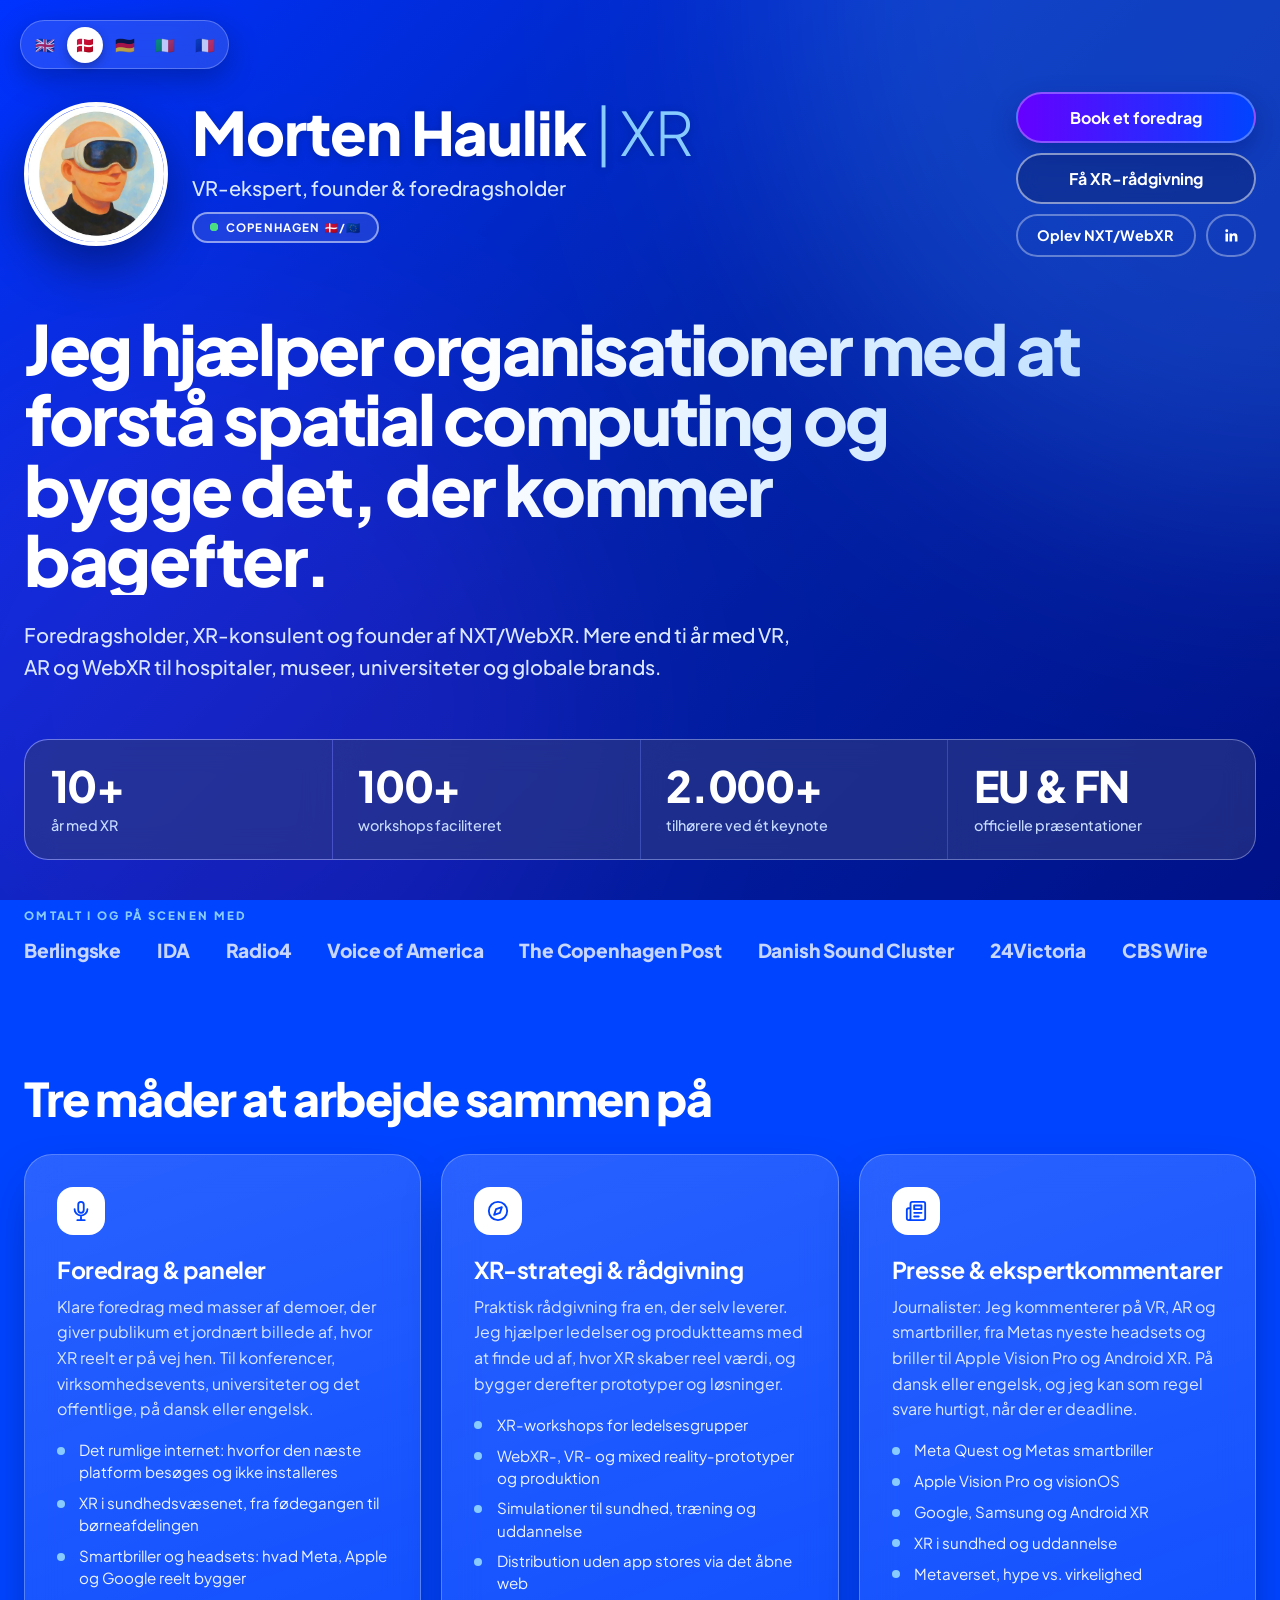
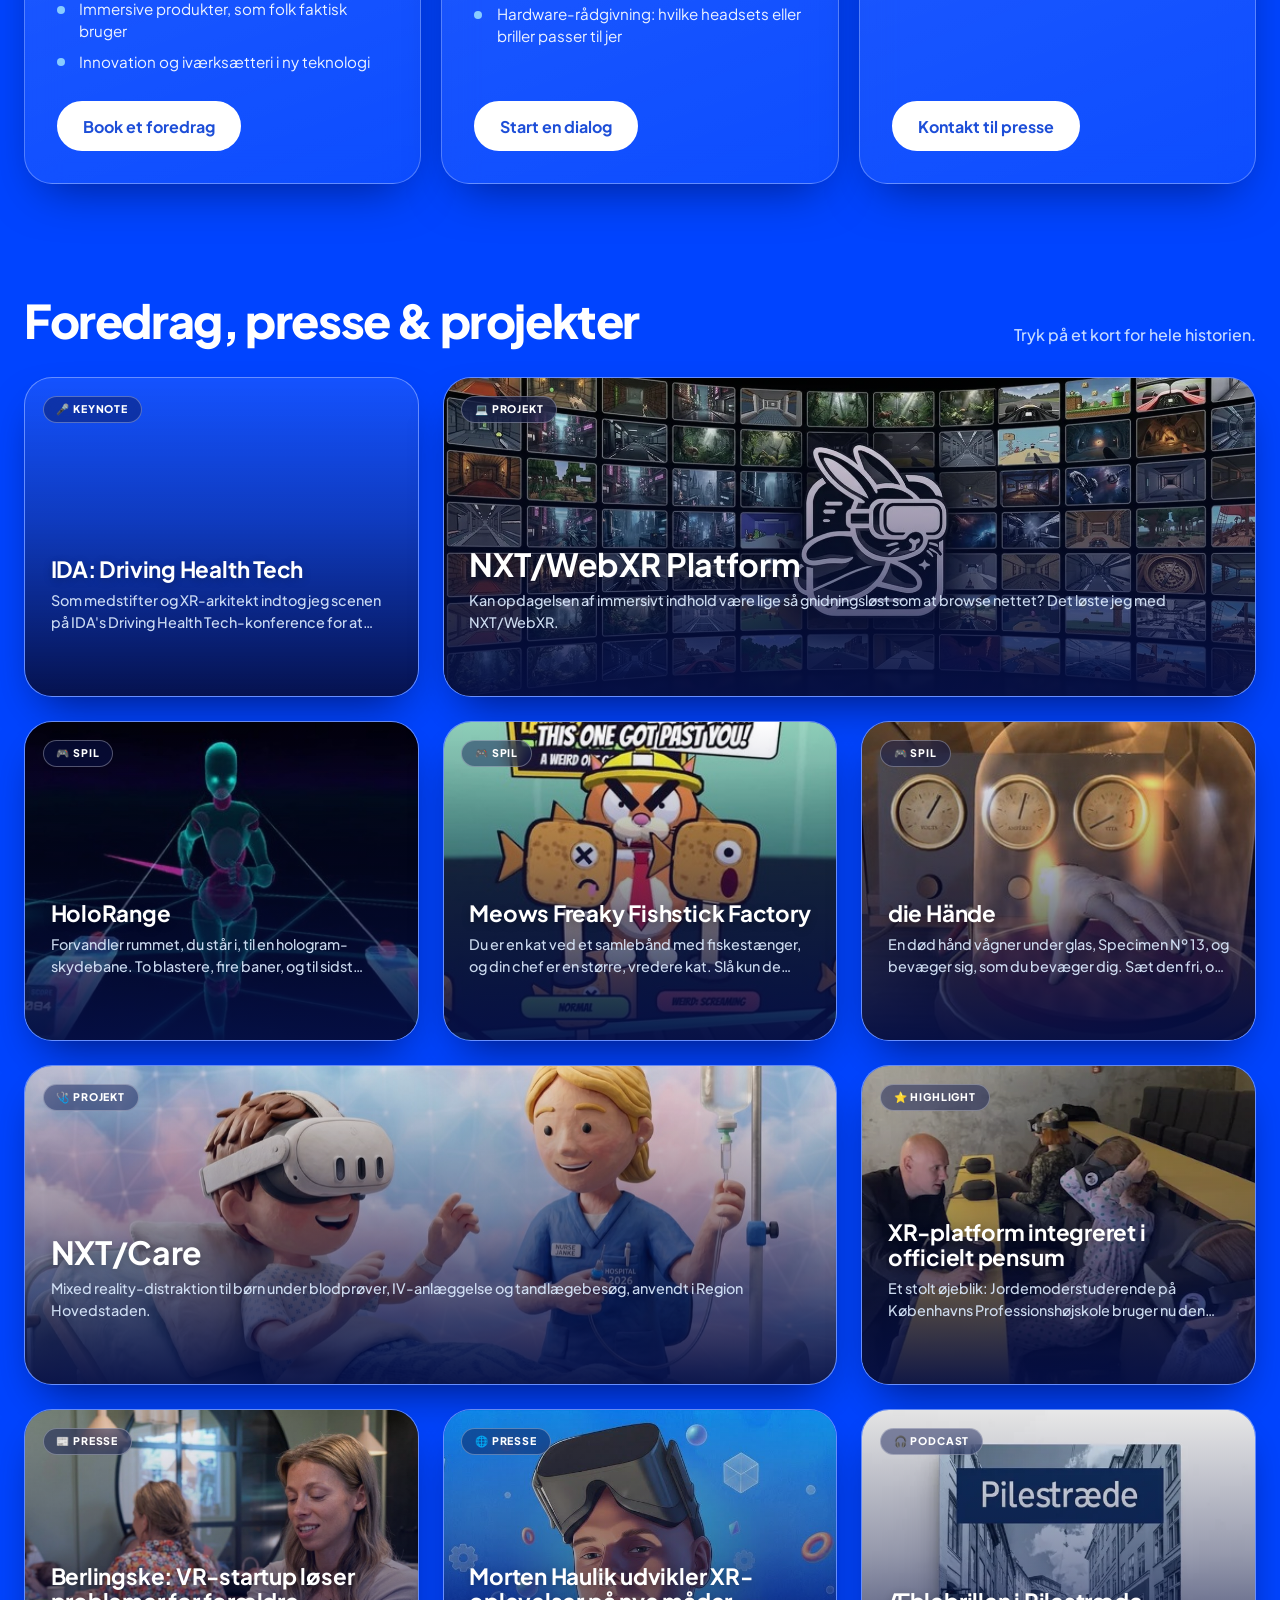
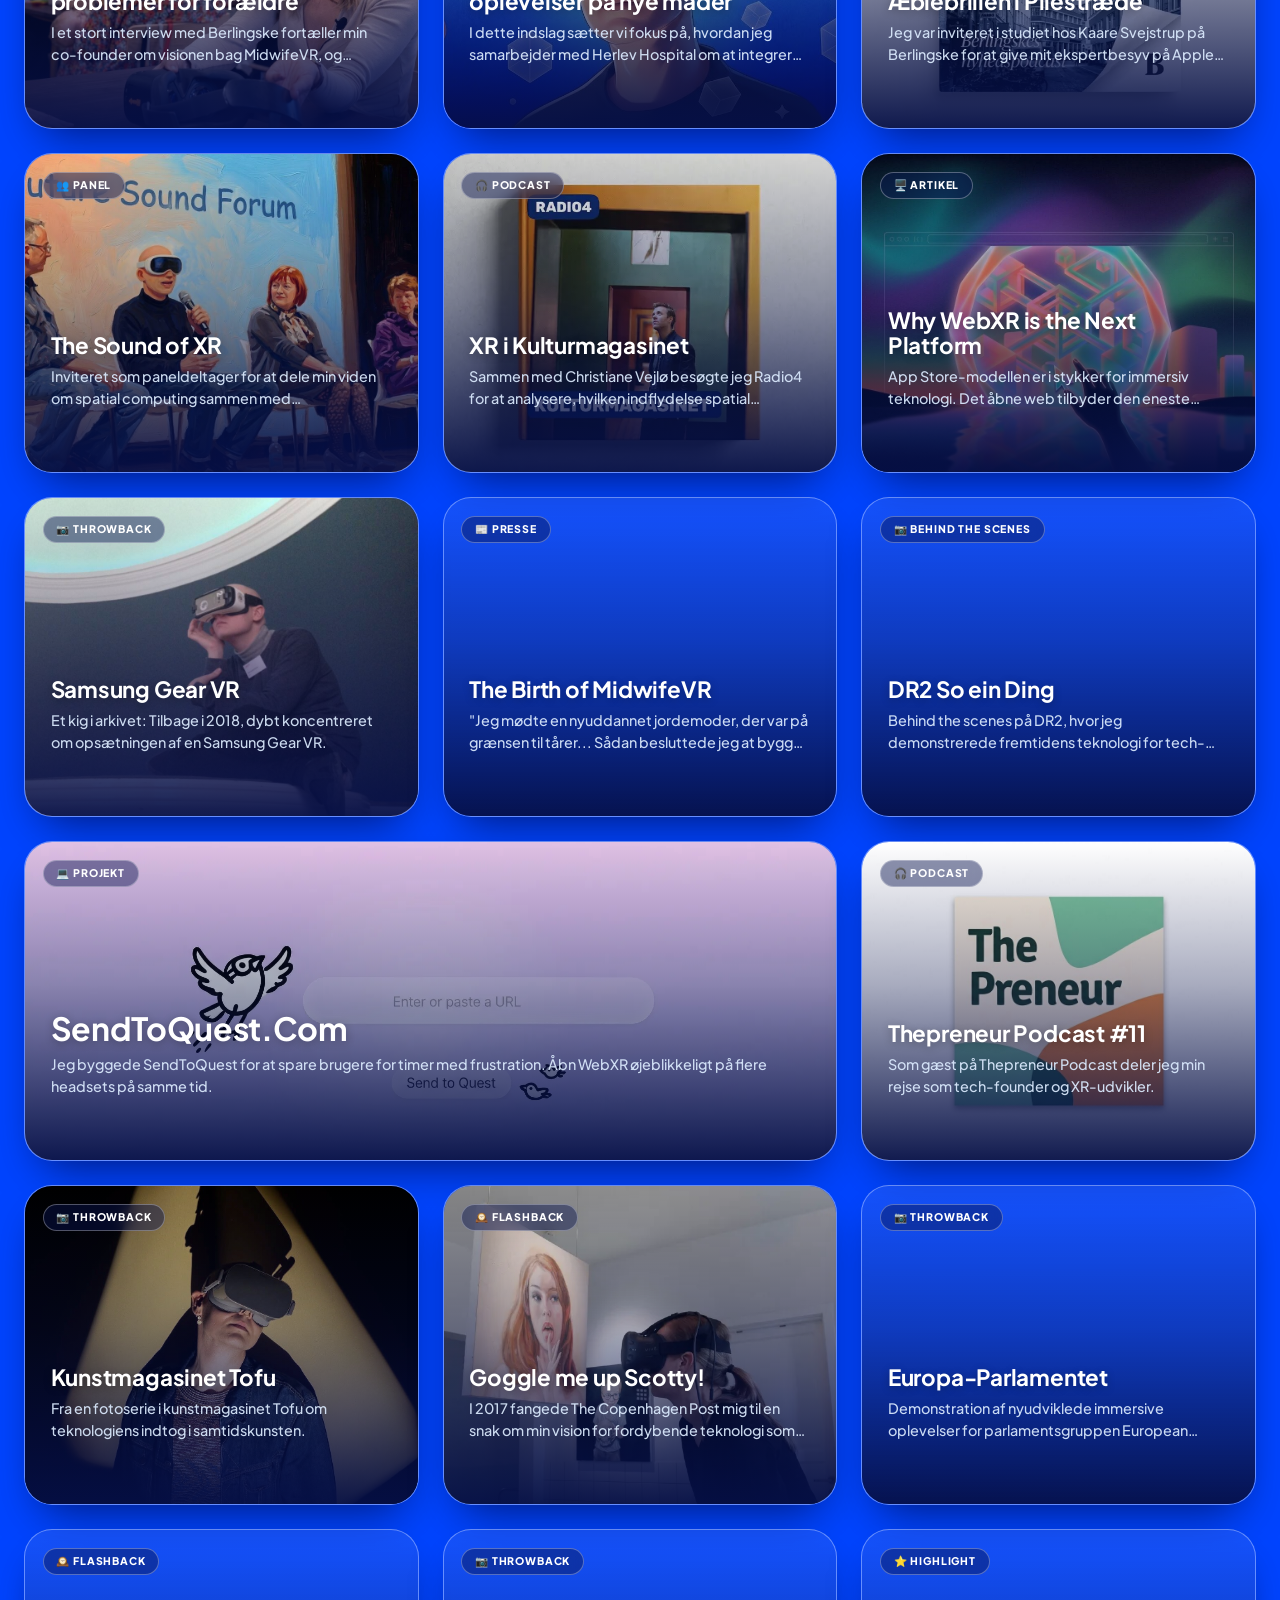
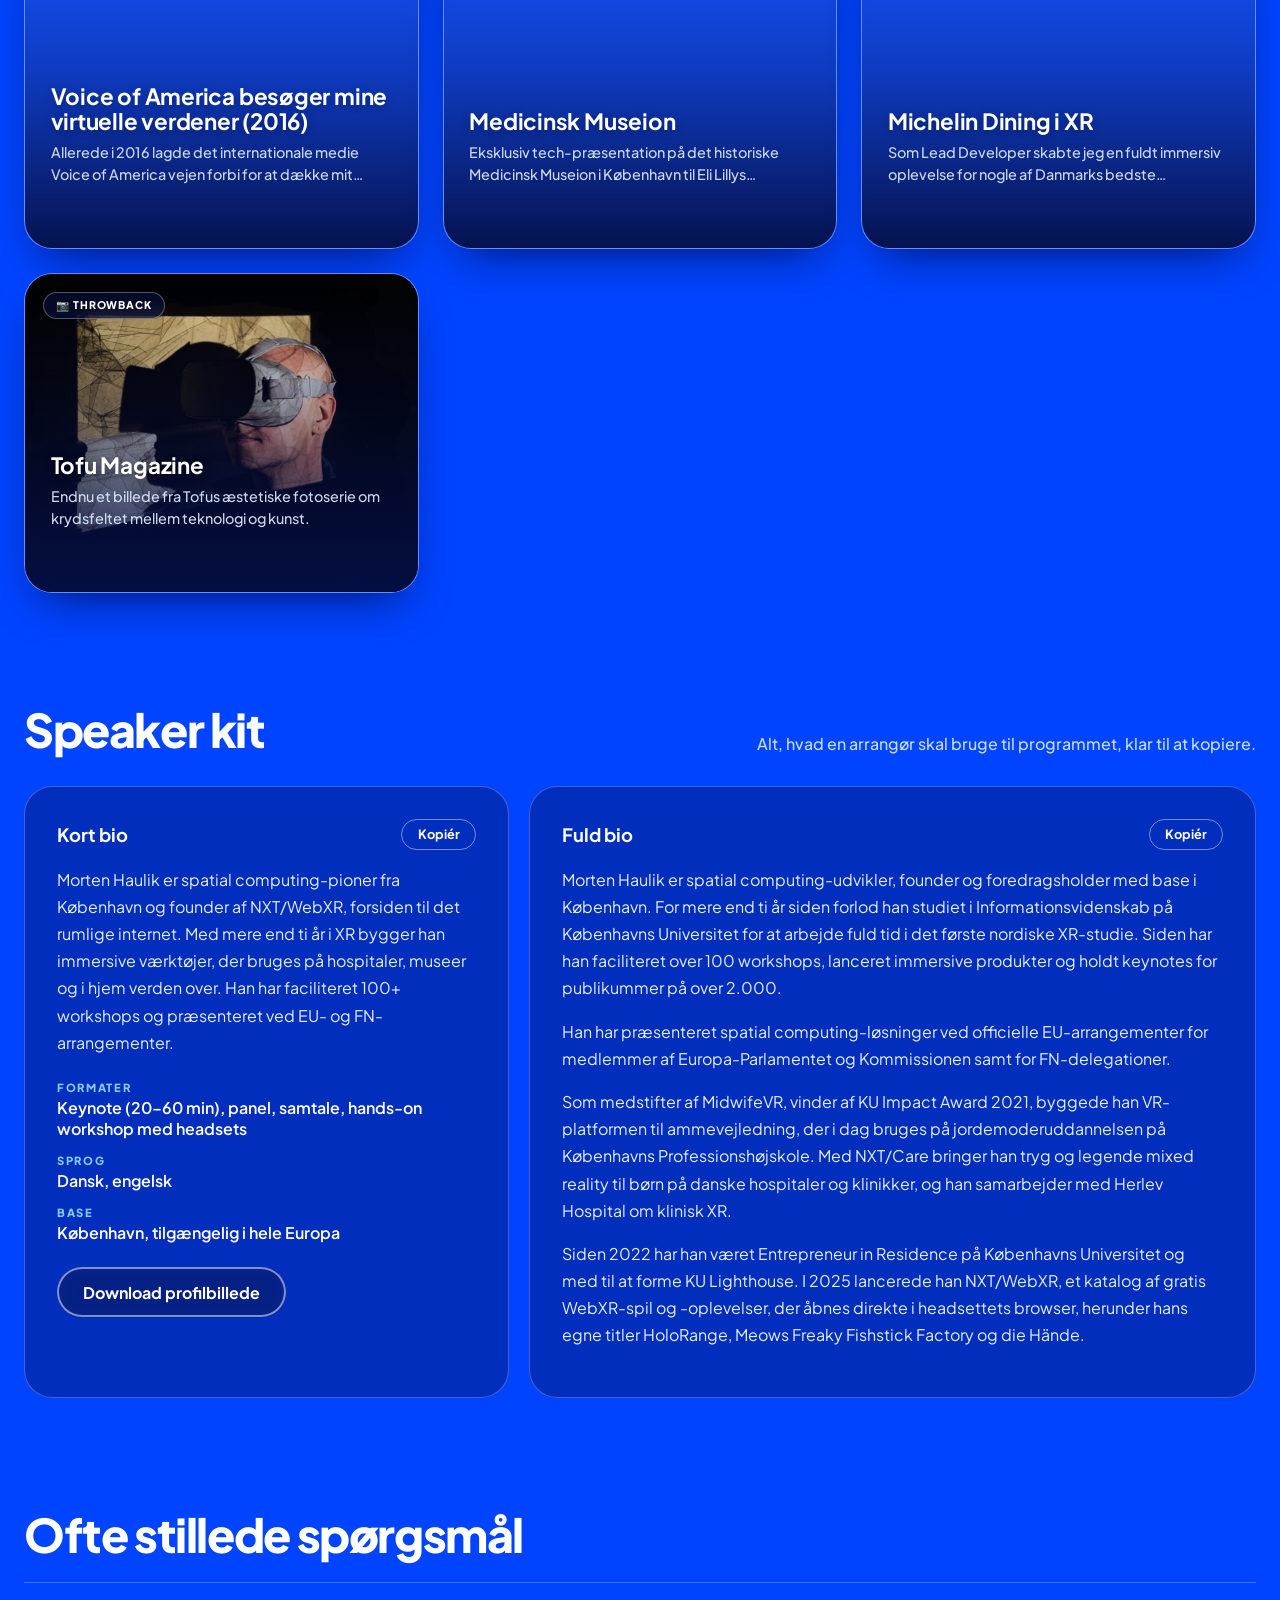
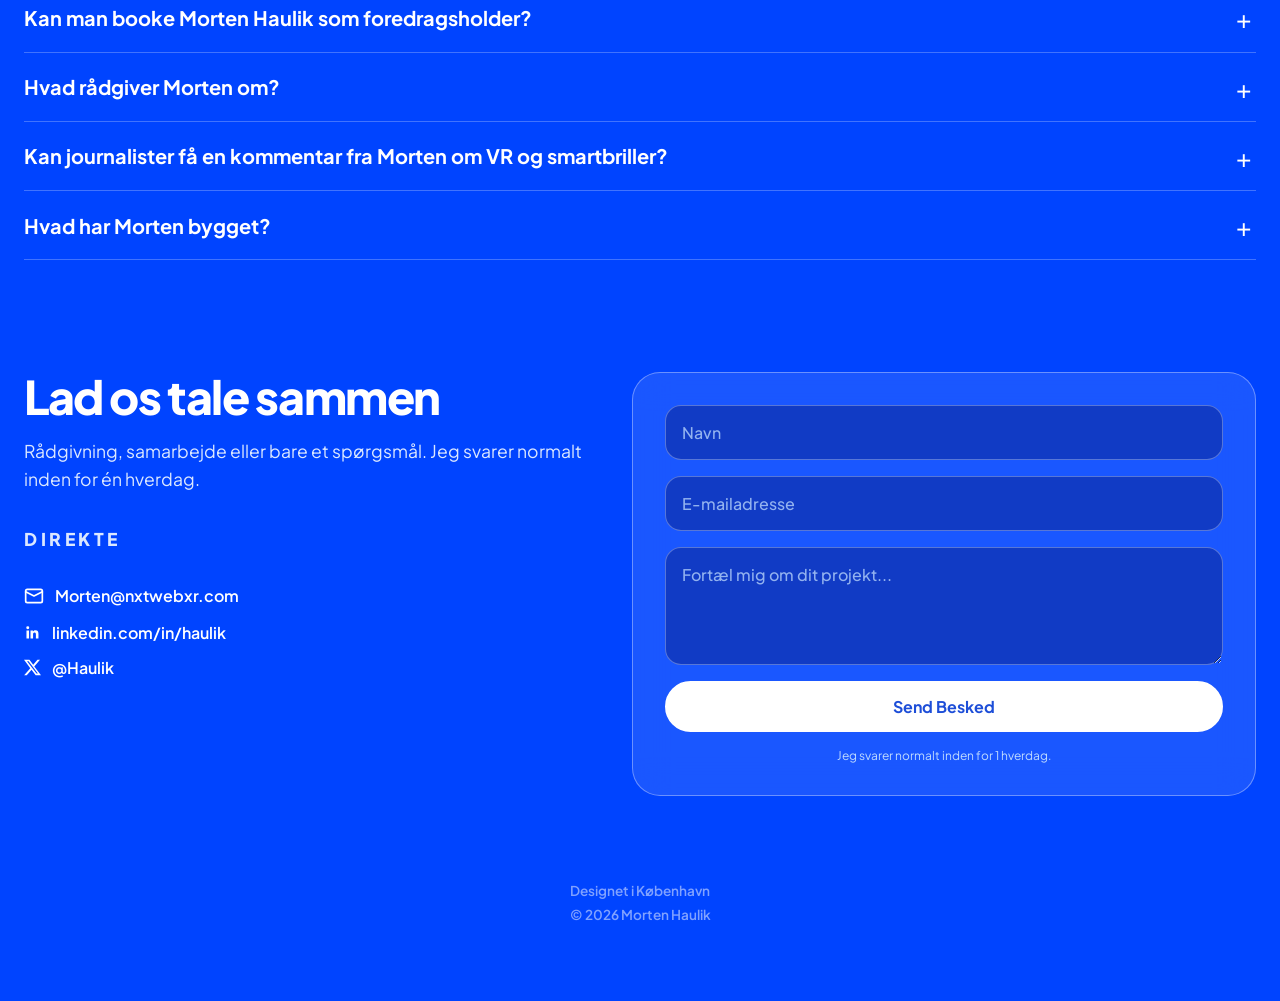
==== da/index.html @ 4ba87bf1 "Redesign + per-language static pages, new projects, press/speaker sections - Replace the long bio bl" ====
<!DOCTYPE html>
<html lang="da">
<head>
<meta charset="UTF-8">
<meta name="viewport" content="width=device-width, initial-scale=1.0">
<!-- Generated by build.js from data.js. Edit data.js, then run: node build.js -->
<title>Morten Haulik | VR-ekspert, foredragsholder &amp; XR-konsulent</title>
<meta name="description" content="VR- og XR-ekspert fra København og founder af NXT/WebXR. Book foredrag om VR, AR, smartbriller og spatial computing, få XR-rådgivning, eller kontakt for ekspertkommentar til presse.">
<meta name="author" content="Morten Haulik">
<meta name="robots" content="index, follow, max-image-preview:large, max-snippet:-1">
<meta name="theme-color" content="#0033FF">
<link rel="canonical" href="https://www.mortenhaulik.com/da/">
<link rel="alternate" hreflang="en" href="https://www.mortenhaulik.com/">
<link rel="alternate" hreflang="da" href="https://www.mortenhaulik.com/da/">
<link rel="alternate" hreflang="de" href="https://www.mortenhaulik.com/de/">
<link rel="alternate" hreflang="it" href="https://www.mortenhaulik.com/it/">
<link rel="alternate" hreflang="fr" href="https://www.mortenhaulik.com/fr/">
<link rel="alternate" hreflang="x-default" href="https://www.mortenhaulik.com/">

<meta property="og:type" content="profile">
<meta property="og:site_name" content="Morten Haulik">
<meta property="og:title" content="Morten Haulik | VR-ekspert, foredragsholder &amp; XR-konsulent">
<meta property="og:description" content="VR- og XR-ekspert fra København og founder af NXT/WebXR. Book foredrag om VR, AR, smartbriller og spatial computing, få XR-rådgivning, eller kontakt for ekspertkommentar til presse.">
<meta property="og:url" content="https://www.mortenhaulik.com/da/">
<meta property="og:image" content="https://www.mortenhaulik.com/og-image.jpg">
<meta property="og:image:width" content="1200">
<meta property="og:image:height" content="630">
<meta property="og:image:alt" content="Morten Haulik, spatial computing keynote speaker and XR consultant">
<meta property="profile:first_name" content="Morten">
<meta property="profile:last_name" content="Haulik">
<meta property="og:locale" content="da_DK">
<meta property="og:locale:alternate" content="en_US">
<meta property="og:locale:alternate" content="de_DE">
<meta property="og:locale:alternate" content="it_IT">
<meta property="og:locale:alternate" content="fr_FR">
<meta name="twitter:card" content="summary_large_image">
<meta name="twitter:site" content="@Haulik">
<meta name="twitter:creator" content="@Haulik">
<meta name="twitter:title" content="Morten Haulik | VR-ekspert, foredragsholder &amp; XR-konsulent">
<meta name="twitter:description" content="VR- og XR-ekspert fra København og founder af NXT/WebXR. Book foredrag om VR, AR, smartbriller og spatial computing, få XR-rådgivning, eller kontakt for ekspertkommentar til presse.">
<meta name="twitter:image" content="https://www.mortenhaulik.com/og-image.jpg">
<meta name="twitter:image:alt" content="Morten Haulik, spatial computing keynote speaker and XR consultant">

<link rel="icon" href="data:image/svg+xml,<svg xmlns='http://www.w3.org/2000/svg' viewBox='0 0 100 100'><text y='.9em' font-size='90'>🥽</text></svg>">
<link rel="preconnect" href="https://fonts.googleapis.com">
<link rel="preconnect" href="https://fonts.gstatic.com" crossorigin>
<link href="https://fonts.googleapis.com/css2?family=Permanent+Marker&family=Plus+Jakarta+Sans:wght@300;400;500;600;700;800&display=swap" rel="stylesheet">
<link rel="preload" as="image" href="/pjp.jpg">
<link rel="stylesheet" href="/style.css?v=0c35b2c9">
<script type="application/ld+json">
{
 "@context": "https://schema.org",
 "@graph": [
  {
   "@type": "WebSite",
   "@id": "https://www.mortenhaulik.com/#website",
   "url": "https://www.mortenhaulik.com/",
   "name": "Morten Haulik",
   "publisher": {
    "@id": "https://www.mortenhaulik.com/#person"
   },
   "inLanguage": [
    "en",
    "da",
    "de",
    "it",
    "fr"
   ]
  },
  {
   "@type": "ProfilePage",
   "@id": "https://www.mortenhaulik.com/da/#profilepage",
   "url": "https://www.mortenhaulik.com/da/",
   "name": "Morten Haulik | VR-ekspert, foredragsholder & XR-konsulent",
   "description": "VR- og XR-ekspert fra København og founder af NXT/WebXR. Book foredrag om VR, AR, smartbriller og spatial computing, få XR-rådgivning, eller kontakt for ekspertkommentar til presse.",
   "isPartOf": {
    "@id": "https://www.mortenhaulik.com/#website"
   },
   "mainEntity": {
    "@id": "https://www.mortenhaulik.com/#person"
   },
   "primaryImageOfPage": "https://www.mortenhaulik.com/og-image.jpg",
   "dateModified": "2026-11-09",
   "inLanguage": "da"
  },
  {
   "@type": "Person",
   "@id": "https://www.mortenhaulik.com/#person",
   "name": "Morten Haulik",
   "givenName": "Morten",
   "familyName": "Haulik",
   "jobTitle": [
    "Spatial Computing Keynote Speaker",
    "XR Consultant",
    "Founder of NXT/WebXR"
   ],
   "url": "https://www.mortenhaulik.com/",
   "image": "https://www.mortenhaulik.com/pjp.jpg",
   "email": "mailto:Morten@nxtwebxr.com",
   "sameAs": [
    "https://www.linkedin.com/in/haulik",
    "https://x.com/Haulik"
   ],
   "address": {
    "@type": "PostalAddress",
    "addressLocality": "Copenhagen",
    "addressCountry": "DK"
   },
   "knowsLanguage": [
    "da",
    "en"
   ],
   "alumniOf": {
    "@type": "CollegeOrUniversity",
    "name": "University of Copenhagen",
    "url": "https://www.ku.dk/"
   },
   "affiliation": {
    "@type": "Organization",
    "name": "KU Lighthouse, University of Copenhagen",
    "url": "https://lighthouse.ku.dk/"
   },
   "award": "KU Impact Award 2021 (MidwifeVR)",
   "founder": [
    {
     "@id": "https://www.nxtwebxr.com/#organization"
    }
   ],
   "description": "Morten Haulik is a Copenhagen-based spatial computing pioneer and the founder of NXT/WebXR, the front page of the spatial internet. With more than a decade in XR, he builds immersive tools used in hospitals, museums and homes worldwide, has facilitated 100+ industry workshops and has presented at EU and UN gatherings.",
   "knowsAbout": [
    "Spatial Computing",
    "Extended Reality (XR)",
    "Virtual Reality",
    "Augmented Reality",
    "Mixed Reality",
    "Smart Glasses",
    "WebXR",
    "Spatial Internet",
    "XR Strategy",
    "Healthcare XR",
    "VR Training",
    "Apple Vision Pro",
    "Meta Quest",
    "Meta smart glasses",
    "Android XR",
    "Hand tracking",
    "Game development"
   ],
   "contactPoint": [
    {
     "@type": "ContactPoint",
     "contactType": "speaking inquiries",
     "email": "Morten@nxtwebxr.com",
     "url": "https://www.mortenhaulik.com/da/#booking",
     "availableLanguage": [
      "English",
      "Danish"
     ]
    },
    {
     "@type": "ContactPoint",
     "contactType": "consulting",
     "email": "Morten@nxtwebxr.com",
     "url": "https://www.mortenhaulik.com/da/#contact",
     "availableLanguage": [
      "English",
      "Danish"
     ]
    },
    {
     "@type": "ContactPoint",
     "contactType": "press",
     "email": "Morten@nxtwebxr.com",
     "availableLanguage": [
      "English",
      "Danish"
     ]
    }
   ],
   "subjectOf": [
    {
     "@type": "CreativeWork",
     "name": "Morten Haulik in Berlingske",
     "url": "https://www.berlingske.dk/indland/stort-problem-blandt-nybagte-foraeldre-kan-afhjaelpes-startup-kommer-med-loesning"
    },
    {
     "@type": "CreativeWork",
     "name": "Morten Haulik in IDA",
     "url": "https://videos.ida.dk/media/Virtual+Reality+og+Amning%3A+En+innovativ+tilgang+med+MidwifeVR++Morten+Haulik%2C+Co-founder+og+VR+ekspert+og+Sofie+Bonde+Alsen%2C+jordemoder+og+Digital+Designer/1_bb9dwkxp"
    },
    {
     "@type": "CreativeWork",
     "name": "Morten Haulik in Radio4",
     "url": "https://radio4.dk/podcasts/kraes/rolf-s-rensen-elsker-ny-dokumentar-om-tour-de-fran"
    },
    {
     "@type": "CreativeWork",
     "name": "Morten Haulik in Voice of America",
     "url": "https://learningenglish.voanews.com/amp/a-visit-to-the-virtual-world/3618990.html"
    },
    {
     "@type": "CreativeWork",
     "name": "Morten Haulik in The Copenhagen Post",
     "url": "https://cphpost.dk/2017-07-02/news/goggle-me-up-scotty-this-is-the-final-frontier/"
    },
    {
     "@type": "CreativeWork",
     "name": "Morten Haulik in Danish Sound Cluster",
     "url": "https://danishsoundcluster.dk/the-future-sound-forum/"
    },
    {
     "@type": "CreativeWork",
     "name": "Morten Haulik in 24Victoria",
     "url": "https://24victoria.dk/artificial-and-intelligence-deep-tech/udvikler-xr-oplevelser-morten-haulik"
    },
    {
     "@type": "CreativeWork",
     "name": "Morten Haulik in CBS Wire",
     "url": "https://cbswire.dk/healthy-glove-gaming-misoballs-and-a-virtual-midwife/"
    }
   ]
  },
  {
   "@type": "Organization",
   "@id": "https://www.nxtwebxr.com/#organization",
   "name": "NXT/WebXR",
   "url": "https://www.nxtwebxr.com/",
   "foundingDate": "2025",
   "founder": {
    "@id": "https://www.mortenhaulik.com/#person"
   },
   "description": "A catalogue of free WebXR games and experiences, opened straight from the headset browser."
  },
  {
   "@type": "Service",
   "@id": "https://www.mortenhaulik.com/#keynotes",
   "name": "Keynote speaking on spatial computing, XR and smart glasses",
   "serviceType": "Keynote speaker",
   "provider": {
    "@id": "https://www.mortenhaulik.com/#person"
   },
   "areaServed": "Europe",
   "audience": {
    "@type": "BusinessAudience",
    "audienceType": "Conference organisers, corporate events, universities, public sector"
   },
   "availableLanguage": [
    "English",
    "Danish"
   ],
   "description": "Clear, demo-rich talks that give an audience a grounded view of where XR is actually going. For conferences, corporate summits, universities and public-sector events, in English or Danish.",
   "hasOfferCatalog": {
    "@type": "OfferCatalog",
    "name": "Keynote topics",
    "itemListElement": [
     {
      "@type": "Offer",
      "itemOffered": {
       "@type": "Service",
       "name": "The spatial internet: why the next platform will be visited, not installed"
      }
     },
     {
      "@type": "Offer",
      "itemOffered": {
       "@type": "Service",
       "name": "XR in healthcare, from maternity wards to children's hospitals"
      }
     },
     {
      "@type": "Offer",
      "itemOffered": {
       "@type": "Service",
       "name": "Smart glasses and headsets: what Meta, Apple and Google are really building"
      }
     },
     {
      "@type": "Offer",
      "itemOffered": {
       "@type": "Service",
       "name": "Building immersive products people actually use"
      }
     },
     {
      "@type": "Offer",
      "itemOffered": {
       "@type": "Service",
       "name": "Innovation and entrepreneurship in emerging tech"
      }
     }
    ]
   },
   "potentialAction": {
    "@type": "ReserveAction",
    "target": "https://www.mortenhaulik.com/#booking"
   }
  },
  {
   "@type": "Service",
   "@id": "https://www.mortenhaulik.com/#consulting",
   "name": "XR strategy and WebXR consulting",
   "serviceType": "XR consulting",
   "provider": {
    "@id": "https://www.mortenhaulik.com/#person"
   },
   "areaServed": "Europe",
   "description": "Hands-on advice from someone who ships. I help leadership and product teams decide where XR creates real value, then prototype and build it.",
   "hasOfferCatalog": {
    "@type": "OfferCatalog",
    "name": "Consulting services",
    "itemListElement": [
     {
      "@type": "Offer",
      "itemOffered": {
       "@type": "Service",
       "name": "XR opportunity workshops for leadership teams"
      }
     },
     {
      "@type": "Offer",
      "itemOffered": {
       "@type": "Service",
       "name": "WebXR, VR and mixed-reality prototypes and production"
      }
     },
     {
      "@type": "Offer",
      "itemOffered": {
       "@type": "Service",
       "name": "Healthcare, training and education simulations"
      }
     },
     {
      "@type": "Offer",
      "itemOffered": {
       "@type": "Service",
       "name": "Distribution without app stores via the open web"
      }
     },
     {
      "@type": "Offer",
      "itemOffered": {
       "@type": "Service",
       "name": "Hardware advice: which headset or glasses fit your case"
      }
     }
    ]
   },
   "potentialAction": {
    "@type": "CommunicateAction",
    "target": "https://www.mortenhaulik.com/#contact"
   }
  },
  {
   "@type": "VideoGame",
   "name": "HoloRange",
   "url": "https://www.nxtwebxr.com/holorange/",
   "description": "Turns the room you are standing in into a hologram shooting range. Dual-wield blasters, clear four stages, then face the Colossus.",
   "image": "https://www.mortenhaulik.com/game-holorange.jpg",
   "genre": [
    "Shooter",
    "Mixed reality"
   ],
   "gamePlatform": [
    "WebXR",
    "Meta Quest Browser",
    "Pico Browser"
   ],
   "isAccessibleForFree": true,
   "author": {
    "@id": "https://www.mortenhaulik.com/#person"
   },
   "publisher": {
    "@id": "https://www.nxtwebxr.com/#organization"
   }
  },
  {
   "@type": "VideoGame",
   "name": "Meows Freaky Fishstick Factory",
   "url": "https://www.nxtwebxr.com/fishstickfactory/",
   "description": "You are a cat on a fish stick conveyor belt, and your boss is a bigger, angrier cat. Swat only the weird ones.",
   "image": "https://www.mortenhaulik.com/game-fishstick.jpg",
   "genre": [
    "Arcade",
    "Mixed reality"
   ],
   "gamePlatform": [
    "WebXR",
    "Meta Quest Browser",
    "Pico Browser"
   ],
   "isAccessibleForFree": true,
   "author": {
    "@id": "https://www.mortenhaulik.com/#person"
   },
   "publisher": {
    "@id": "https://www.nxtwebxr.com/#organization"
   }
  },
  {
   "@type": "VideoGame",
   "name": "die Hände",
   "url": "https://www.nxtwebxr.com/diehaende/",
   "description": "A dead hand wakes under glass, Specimen Nº 13, and moves as you move. Set it free, and see how long it keeps obeying.",
   "image": "https://www.mortenhaulik.com/game-diehaende.jpg",
   "genre": [
    "Horror",
    "Mixed reality"
   ],
   "gamePlatform": [
    "WebXR",
    "Meta Quest Browser",
    "Pico Browser"
   ],
   "isAccessibleForFree": true,
   "author": {
    "@id": "https://www.mortenhaulik.com/#person"
   },
   "publisher": {
    "@id": "https://www.nxtwebxr.com/#organization"
   }
  },
  {
   "@type": "FAQPage",
   "@id": "https://www.mortenhaulik.com/da/#faq",
   "inLanguage": "da",
   "mainEntity": [
    {
     "@type": "Question",
     "name": "Kan man booke Morten Haulik som foredragsholder?",
     "acceptedAnswer": {
      "@type": "Answer",
      "text": "Ja. Morten holder foredrag, keynotes, paneler og workshops om spatial computing, XR, VR og smartbriller for konferencer, virksomheder og uddannelser, på dansk eller engelsk. Brug formularen her på siden eller skriv til Morten@nxtwebxr.com."
     }
    },
    {
     "@type": "Question",
     "name": "Hvad rådgiver Morten om?",
     "acceptedAnswer": {
      "@type": "Answer",
      "text": "XR-strategi, WebXR- og VR/mixed reality-udvikling, simulationer til sundhed og træning samt valg af hardware. Han arbejder med virksomheder, hospitaler, museer og uddannelser, fra første workshop til færdigt produkt."
     }
    },
    {
     "@type": "Question",
     "name": "Kan journalister få en kommentar fra Morten om VR og smartbriller?",
     "acceptedAnswer": {
      "@type": "Answer",
      "text": "Ja. Morten stiller op som ekspertkilde om Meta Quest og Metas smartbriller, Apple Vision Pro, Android XR og XR-branchen generelt, på dansk eller engelsk. Skriv til Morten@nxtwebxr.com."
     }
    },
    {
     "@type": "Question",
     "name": "Hvad har Morten bygget?",
     "acceptedAnswer": {
      "@type": "Answer",
      "text": "NXT/WebXR, et katalog af gratis WebXR-spil og -oplevelser med hans egne spil HoloRange, Meows Freaky Fishstick Factory og die Hände; NXT/Care til børn på hospitaler og klinikker; MidwifeVR, der bruges på jordemoderuddannelsen på Københavns Professionshøjskole og vandt KU Impact Award 2021; samt værktøjet SendToQuest."
     }
    }
   ]
  }
 ]
}
</script>
</head>
<body>
<a class="skip" href="#main">Spring til indhold</a>
<div class="bg" aria-hidden="true"></div>

<nav class="lang-nav" aria-label="Language">
  <a href="/" hreflang="en" lang="en" data-lang="en" aria-label="English">🇬🇧</a>
  <a href="/da/" hreflang="da" lang="da" data-lang="da" class="active" aria-current="page" aria-label="Dansk">🇩🇰</a>
  <a href="/de/" hreflang="de" lang="de" data-lang="de" aria-label="Deutsch">🇩🇪</a>
  <a href="/it/" hreflang="it" lang="it" data-lang="it" aria-label="Italiano">🇮🇹</a>
  <a href="/fr/" hreflang="fr" lang="fr" data-lang="fr" aria-label="Français">🇫🇷</a>
</nav>

<header class="site-header">
  <div class="identity">
    <div class="portrait"><img src="/pjp.jpg" alt="Morten Haulik" width="144" height="144" fetchpriority="high"></div>
    <div>
      <h1>Morten Haulik <span class="xr">| XR</span></h1>
      <p class="role">VR-ekspert, founder &amp; foredragsholder</p>
      <p class="badge"><span class="dot"><span class="ping"></span><span class="core"></span></span> <span>Copenhagen 🇩🇰/🇪🇺</span></p>
    </div>
  </div>
  <div class="header-actions">
    <button class="btn btn-primary" type="button" data-open-booking>Book et foredrag</button>
    <a class="btn btn-glass" href="#contact">Få XR-rådgivning</a>
    <div class="header-row">
      <a class="btn btn-ghost" href="https://www.nxtwebxr.com" target="_blank" rel="noopener">Oplev NXT/WebXR</a>
      <a class="btn btn-ghost btn-icon" href="https://www.linkedin.com/in/haulik" target="_blank" rel="noopener" aria-label="LinkedIn"><svg width="17" height="17" viewBox="0 0 24 24" fill="currentColor" aria-hidden="true"><path d="M20.4 20.5h-3.6v-5.6c0-1.3 0-3-1.9-3s-2.1 1.4-2.1 2.9v5.7H9.2V9h3.4v1.6h.1c.5-.9 1.7-1.9 3.4-1.9 3.6 0 4.3 2.4 4.3 5.5v6.3ZM5.3 7.4a2.1 2.1 0 1 1 0-4.2 2.1 2.1 0 0 1 0 4.2ZM7.1 20.5H3.5V9h3.6v11.5Z"/></svg></a>
    </div>
  </div>
</header>

<main id="main">
  <section class="hero section" aria-labelledby="hero-lead">
    <h2 id="hero-lead" class="lead">Jeg hjælper organisationer med at forstå spatial computing og bygge det, der kommer bagefter.</h2>
    <p class="hero-sub">Foredragsholder, XR-konsulent og founder af NXT/WebXR. Mere end ti år med VR, AR og WebXR til hospitaler, museer, universiteter og globale brands.</p>
    <dl class="stats">
      <div><dt>10+</dt><dd>år med XR</dd></div>
      <div><dt>100+</dt><dd>workshops faciliteret</dd></div>
      <div><dt>2.000+</dt><dd>tilhørere ved ét keynote</dd></div>
      <div><dt>EU &amp; FN</dt><dd>officielle præsentationer</dd></div>
    </dl>
  </section>

  <section class="featured section" aria-label="Omtalt i og på scenen med">
    <p class="eyebrow-light">Omtalt i og på scenen med</p>
    <ul><li><a href="https://www.berlingske.dk/indland/stort-problem-blandt-nybagte-foraeldre-kan-afhjaelpes-startup-kommer-med-loesning" target="_blank" rel="noopener">Berlingske</a></li><li><a href="https://videos.ida.dk/media/Virtual+Reality+og+Amning%3A+En+innovativ+tilgang+med+MidwifeVR++Morten+Haulik%2C+Co-founder+og+VR+ekspert+og+Sofie+Bonde+Alsen%2C+jordemoder+og+Digital+Designer/1_bb9dwkxp" target="_blank" rel="noopener">IDA</a></li><li><a href="https://radio4.dk/podcasts/kraes/rolf-s-rensen-elsker-ny-dokumentar-om-tour-de-fran" target="_blank" rel="noopener">Radio4</a></li><li><a href="https://learningenglish.voanews.com/amp/a-visit-to-the-virtual-world/3618990.html" target="_blank" rel="noopener">Voice of America</a></li><li><a href="https://cphpost.dk/2017-07-02/news/goggle-me-up-scotty-this-is-the-final-frontier/" target="_blank" rel="noopener">The Copenhagen Post</a></li><li><a href="https://danishsoundcluster.dk/the-future-sound-forum/" target="_blank" rel="noopener">Danish Sound Cluster</a></li><li><a href="https://24victoria.dk/artificial-and-intelligence-deep-tech/udvikler-xr-oplevelser-morten-haulik" target="_blank" rel="noopener">24Victoria</a></li><li><a href="https://cbswire.dk/healthy-glove-gaming-misoballs-and-a-virtual-midwife/" target="_blank" rel="noopener">CBS Wire</a></li></ul>
  </section>

  <section class="services section" id="services" aria-labelledby="services-title">
    <h2 id="services-title" class="section-title">Tre måder at arbejde sammen på</h2>
    <div class="service-grid">
      <article class="service">
        <span class="service-icon"><svg width="22" height="22" viewBox="0 0 24 24" fill="none" stroke="currentColor" stroke-width="2" stroke-linecap="round" stroke-linejoin="round" aria-hidden="true"><rect x="9" y="2" width="6" height="12" rx="3"/><path d="M5 10a7 7 0 0 0 14 0M12 17v5M8 22h8"/></svg></span>
        <h3>Foredrag &amp; paneler</h3>
        <p>Klare foredrag med masser af demoer, der giver publikum et jordnært billede af, hvor XR reelt er på vej hen. Til konferencer, virksomhedsevents, universiteter og det offentlige, på dansk eller engelsk.</p>
        <ul><li>Det rumlige internet: hvorfor den næste platform besøges og ikke installeres</li><li>XR i sundhedsvæsenet, fra fødegangen til børneafdelingen</li><li>Smartbriller og headsets: hvad Meta, Apple og Google reelt bygger</li><li>Immersive produkter, som folk faktisk bruger</li><li>Innovation og iværksætteri i ny teknologi</li></ul>
        <button class="btn btn-white" type="button" data-open-booking>Book et foredrag</button>
      </article>
      <article class="service">
        <span class="service-icon"><svg width="22" height="22" viewBox="0 0 24 24" fill="none" stroke="currentColor" stroke-width="2" stroke-linecap="round" stroke-linejoin="round" aria-hidden="true"><circle cx="12" cy="12" r="10"/><path d="m16.2 7.8-2.1 6.3-6.3 2.1 2.1-6.3z"/></svg></span>
        <h3>XR-strategi &amp; rådgivning</h3>
        <p>Praktisk rådgivning fra en, der selv leverer. Jeg hjælper ledelser og produktteams med at finde ud af, hvor XR skaber reel værdi, og bygger derefter prototyper og løsninger.</p>
        <ul><li>XR-workshops for ledelsesgrupper</li><li>WebXR-, VR- og mixed reality-prototyper og produktion</li><li>Simulationer til sundhed, træning og uddannelse</li><li>Distribution uden app stores via det åbne web</li><li>Hardware-rådgivning: hvilke headsets eller briller passer til jer</li></ul>
        <a class="btn btn-white" href="#contact">Start en dialog</a>
      </article>
      <article class="service" id="press">
        <span class="service-icon"><svg width="22" height="22" viewBox="0 0 24 24" fill="none" stroke="currentColor" stroke-width="2" stroke-linecap="round" stroke-linejoin="round" aria-hidden="true"><path d="M4 22h16a2 2 0 0 0 2-2V4a2 2 0 0 0-2-2H8a2 2 0 0 0-2 2v16a2 2 0 0 1-4 0v-9c0-1.1.9-2 2-2h2"/><path d="M18 14h-8M15 18h-5M10 6h8v4h-8z"/></svg></span>
        <h3>Presse &amp; ekspertkommentarer</h3>
        <p>Journalister: Jeg kommenterer på VR, AR og smartbriller, fra Metas nyeste headsets og briller til Apple Vision Pro og Android XR. På dansk eller engelsk, og jeg kan som regel svare hurtigt, når der er deadline.</p>
        <ul><li>Meta Quest og Metas smartbriller</li><li>Apple Vision Pro og visionOS</li><li>Google, Samsung og Android XR</li><li>XR i sundhed og uddannelse</li><li>Metaverset, hype vs. virkelighed</li></ul>
        <a class="btn btn-white" href="mailto:Morten@nxtwebxr.com?subject=Presseforesp%C3%B8rgsel">Kontakt til presse</a>
      </article>
    </div>
  </section>

  <section class="work section" id="work" aria-labelledby="work-title">
    <div class="section-head">
      <h2 id="work-title" class="section-title">Foredrag, presse &amp; projekter</h2>
      <p>Tryk på et kort for hele historien.</p>
    </div>
    <div class="grid" id="grid">
      <article class="card tile" data-id="keynote-ida" tabindex="0" role="button" aria-haspopup="dialog" aria-label="IDA: Driving Health Tech">
        <div class="media"><video data-src="/Mortenhjemmeside.mp4" loop muted playsinline preload="none" aria-hidden="true"></video></div>
        <span class="tag">🎤 Keynote</span>
        <div class="body">
          <h3>IDA: Driving Health Tech</h3>
          <p>Som medstifter og XR-arkitekt indtog jeg scenen på IDA's Driving Health Tech-konference for at demonstrere, hvordan MidwifeXR løser kritiske udfordringer på fødegangene.</p>
          <span class="cta">Lyt med</span>
        </div>
      </article>
      <article class="card tile span-2" data-id="project-nxt" tabindex="0" role="button" aria-haspopup="dialog" aria-label="NXT/WebXR Platform">
        <div class="media"><img src="/thumb13.webp" alt="NXT/WebXR Platform" loading="lazy" decoding="async"></div>
        <span class="tag">💻 Projekt</span>
        <div class="body">
          <h3>NXT/WebXR Platform</h3>
          <p>Kan opdagelsen af immersivt indhold være lige så gnidningsløst som at browse nettet? Det løste jeg med NXT/WebXR.</p>
          <span class="cta">Udforsk Projekt</span>
        </div>
      </article>
      <article class="card tile" data-id="game-holorange" tabindex="0" role="button" aria-haspopup="dialog" aria-label="HoloRange">
        <div class="media"><img src="/game-holorange.jpg" alt="HoloRange" loading="lazy" decoding="async"></div>
        <span class="tag">🎮 Spil</span>
        <div class="body">
          <h3>HoloRange</h3>
          <p>Forvandler rummet, du står i, til en hologram-skydebane. To blastere, fire baner, og til sidst Colossus.</p>
          <span class="cta">Spil</span>
        </div>
      </article>
      <article class="card tile" data-id="game-fishstick" tabindex="0" role="button" aria-haspopup="dialog" aria-label="Meows Freaky Fishstick Factory">
        <div class="media"><img src="/game-fishstick.jpg" alt="Meows Freaky Fishstick Factory" loading="lazy" decoding="async"></div>
        <span class="tag">🎮 Spil</span>
        <div class="body">
          <h3>Meows Freaky Fishstick Factory</h3>
          <p>Du er en kat ved et samlebånd med fiskestænger, og din chef er en større, vredere kat. Slå kun de mærkelige.</p>
          <span class="cta">Spil</span>
        </div>
      </article>
      <article class="card tile" data-id="game-diehaende" tabindex="0" role="button" aria-haspopup="dialog" aria-label="die Hände">
        <div class="media"><img src="/game-diehaende.jpg" alt="die Hände" loading="lazy" decoding="async"></div>
        <span class="tag">🎮 Spil</span>
        <div class="body">
          <h3>die Hände</h3>
          <p>En død hånd vågner under glas, Specimen Nº 13, og bevæger sig, som du bevæger dig. Sæt den fri, og se hvor længe den adlyder.</p>
          <span class="cta">Spil</span>
        </div>
      </article>
      <article class="card tile span-2" data-id="project-nxtcare" tabindex="0" role="button" aria-haspopup="dialog" aria-label="NXT/Care">
        <div class="media"><img src="/nxtcare.jpg" alt="NXT/Care" loading="lazy" decoding="async"></div>
        <span class="tag">🩺 Projekt</span>
        <div class="body">
          <h3>NXT/Care</h3>
          <p>Mixed reality-distraktion til børn under blodprøver, IV-anlæggelse og tandlægebesøg, anvendt i Region Hovedstaden.</p>
          <span class="cta">Udforsk Projekt</span>
        </div>
      </article>
      <article class="card tile" data-id="highlight-kp" tabindex="0" role="button" aria-haspopup="dialog" aria-label="XR-platform integreret i officielt pensum">
        <div class="media"><img src="/thumbnail11.webp" alt="XR-platform integreret i officielt pensum" loading="lazy" decoding="async"></div>
        <span class="tag">⭐ Highlight</span>
        <div class="body">
          <h3>XR-platform integreret i officielt pensum</h3>
          <p>Et stolt øjeblik: Jordemoderstuderende på Københavns Professionshøjskole bruger nu den platform, jeg har bygget, aktivt i deres officielle uddannelse.</p>
          <span class="cta">Læs Mere</span>
        </div>
      </article>
      <article class="card tile" data-id="press-berlingske" tabindex="0" role="button" aria-haspopup="dialog" aria-label="Berlingske: VR-startup løser problemer for forældre">
        <div class="media"><img src="/thumb14.jpg" alt="Berlingske: VR-startup løser problemer for forældre" loading="lazy" decoding="async"></div>
        <span class="tag">📰 Presse</span>
        <div class="body">
          <h3>Berlingske: VR-startup løser problemer for forældre</h3>
          <p>I et stort interview med Berlingske fortæller min co-founder om visionen bag MidwifeVR, og hvordan vi bruger teknologi til at tackle personalemanglen.</p>
          <span class="cta">Læs Mere</span>
        </div>
      </article>
      <article class="card tile" data-id="media-24victoria" tabindex="0" role="button" aria-haspopup="dialog" aria-label="Morten Haulik udvikler XR-oplevelser på nye måder">
        <div class="media"><img src="/thumbnail6.jpg" alt="Morten Haulik udvikler XR-oplevelser på nye måder" loading="lazy" decoding="async"></div>
        <span class="tag">🌐 Presse</span>
        <div class="body">
          <h3>Morten Haulik udvikler XR-oplevelser på nye måder</h3>
          <p>I dette indslag sætter vi fokus på, hvordan jeg samarbejder med Herlev Hospital om at integrere spatial computing i den kliniske dagligdag.</p>
          <span class="cta">Læs Mere</span>
        </div>
      </article>
      <article class="card tile" data-id="podcast-apple" tabindex="0" role="button" aria-haspopup="dialog" aria-label="Æblebrillen i Pilestræde">
        <div class="media"><img src="/thumb1.webp" alt="Æblebrillen i Pilestræde" loading="lazy" decoding="async"></div>
        <span class="tag">🎧 Podcast</span>
        <div class="body">
          <h3>Æblebrillen i Pilestræde</h3>
          <p>Jeg var inviteret i studiet hos Kaare Svejstrup på Berlingske for at give mit ekspertbesyv på Apples massive indtog i spatial computing.</p>
          <span class="cta">Lyt med</span>
        </div>
      </article>
      <article class="card tile" data-id="panel-sound" tabindex="0" role="button" aria-haspopup="dialog" aria-label="The Sound of XR">
        <div class="media"><img src="/thumb7.jpg" alt="The Sound of XR" loading="lazy" decoding="async"></div>
        <span class="tag">👥 Panel</span>
        <div class="body">
          <h3>The Sound of XR</h3>
          <p>Inviteret som paneldeltager for at dele min viden om spatial computing sammen med repræsentanter fra bl.a. Bang &amp; Olufsen.</p>
          <span class="cta">Læs Mere</span>
        </div>
      </article>
      <article class="card tile" data-id="press-kulturmagasinet" tabindex="0" role="button" aria-haspopup="dialog" aria-label="XR i Kulturmagasinet">
        <div class="media"><img src="/thunn.webp" alt="XR i Kulturmagasinet" loading="lazy" decoding="async"></div>
        <span class="tag">🎧 Podcast</span>
        <div class="body">
          <h3>XR i Kulturmagasinet</h3>
          <p>Sammen med Christiane Vejlø besøgte jeg Radio4 for at analysere, hvilken indflydelse spatial computing får på kulturindustrien.</p>
          <span class="cta">Lyt med</span>
        </div>
      </article>
      <article class="card tile" data-id="blog-webxr" tabindex="0" role="button" aria-haspopup="dialog" aria-label="Why WebXR is the Next Platform">
        <div class="media"><img src="/url.jpg" alt="Why WebXR is the Next Platform" loading="lazy" decoding="async"></div>
        <span class="tag">🖥️ Artikel</span>
        <div class="body">
          <h3>Why WebXR is the Next Platform</h3>
          <p>App Store-modellen er i stykker for immersiv teknologi. Det åbne web tilbyder den eneste skalerbare, tilladelsesfrie distributionskanal.</p>
          <span class="cta">Læs Mere</span>
        </div>
      </article>
      <article class="card tile" data-id="throwback-gearvr" tabindex="0" role="button" aria-haspopup="dialog" aria-label="Samsung Gear VR">
        <div class="media"><img src="/Picture2.jpg" alt="Samsung Gear VR" loading="lazy" decoding="async"></div>
        <span class="tag">📷 Throwback</span>
        <div class="body">
          <h3>Samsung Gear VR</h3>
          <p>Et kig i arkivet: Tilbage i 2018, dybt koncentreret om opsætningen af en Samsung Gear VR.</p>
          <span class="cta">Se Billede</span>
        </div>
      </article>
      <article class="card tile" data-id="press-midwife" tabindex="0" role="button" aria-haspopup="dialog" aria-label="The Birth of MidwifeVR">
        <div class="media"><img src="/thumb17.jpg" alt="The Birth of MidwifeVR" loading="lazy" decoding="async"></div>
        <span class="tag">📰 Presse</span>
        <div class="body">
          <h3>The Birth of MidwifeVR</h3>
          <p>&quot;Jeg mødte en nyuddannet jordemoder, der var på grænsen til tårer... Sådan besluttede jeg at bygge MidwifeVR.&quot; Interview med CBS Wire.</p>
          <span class="cta">Læs Mere</span>
        </div>
      </article>
      <article class="card tile" data-id="throwback-so-ein-ding" tabindex="0" role="button" aria-haspopup="dialog" aria-label="DR2 So ein Ding">
        <div class="media"><img src="/Picture1.jpeg" alt="DR2 So ein Ding" loading="lazy" decoding="async"></div>
        <span class="tag">📷 Behind the Scenes</span>
        <div class="body">
          <h3>DR2 So ein Ding</h3>
          <p>Behind the scenes på DR2, hvor jeg demonstrerede fremtidens teknologi for tech-vært Nikolaj Sonne.</p>
          <span class="cta">Se Billede</span>
        </div>
      </article>
      <article class="card tile span-2" data-id="project-sendtoquest" tabindex="0" role="button" aria-haspopup="dialog" aria-label="SendToQuest.Com">
        <div class="media"><img src="/ImageSendtoQuest.webp" alt="SendToQuest.Com" loading="lazy" decoding="async"></div>
        <span class="tag">💻 Projekt</span>
        <div class="body">
          <h3>SendToQuest.Com</h3>
          <p>Jeg byggede SendToQuest for at spare brugere for timer med frustration. Åbn WebXR øjeblikkeligt på flere headsets på samme tid.</p>
          <span class="cta">Udforsk Projekt</span>
        </div>
      </article>
      <article class="card tile" data-id="podcast-thepreneur" tabindex="0" role="button" aria-haspopup="dialog" aria-label="Thepreneur Podcast #11">
        <div class="media"><img src="/thumb15.jpg" alt="Thepreneur Podcast #11" loading="lazy" decoding="async"></div>
        <span class="tag">🎧 Podcast</span>
        <div class="body">
          <h3>Thepreneur Podcast #11</h3>
          <p>Som gæst på Thepreneur Podcast deler jeg min rejse som tech-founder og XR-udvikler.</p>
          <span class="cta">Lyt med</span>
        </div>
      </article>
      <article class="card tile" data-id="throwback-tofu-1" tabindex="0" role="button" aria-haspopup="dialog" aria-label="Kunstmagasinet Tofu">
        <div class="media"><img src="/IMG_4328.jpg" alt="Kunstmagasinet Tofu" loading="lazy" decoding="async"></div>
        <span class="tag">📷 Throwback</span>
        <div class="body">
          <h3>Kunstmagasinet Tofu</h3>
          <p>Fra en fotoserie i kunstmagasinet Tofu om teknologiens indtog i samtidskunsten.</p>
          <span class="cta">Se Billede</span>
        </div>
      </article>
      <article class="card tile" data-id="goggle-scotty" tabindex="0" role="button" aria-haspopup="dialog" aria-label="Goggle me up Scotty!">
        <div class="media"><img src="/thumblol.webp" alt="Goggle me up Scotty!" loading="lazy" decoding="async"></div>
        <span class="tag">🕰️ Flashback</span>
        <div class="body">
          <h3>Goggle me up Scotty!</h3>
          <p>I 2017 fangede The Copenhagen Post mig til en snak om min vision for fordybende teknologi som 'the final frontier'.</p>
          <span class="cta">Læs Mere</span>
        </div>
      </article>
      <article class="card tile" data-id="throwback-eu" tabindex="0" role="button" aria-haspopup="dialog" aria-label="Europa-Parlamentet">
        <div class="media"><img src="/IMG_4329.webp" alt="Europa-Parlamentet" loading="lazy" decoding="async"></div>
        <span class="tag">📷 Throwback</span>
        <div class="body">
          <h3>Europa-Parlamentet</h3>
          <p>Demonstration af nyudviklede immersive oplevelser for parlamentsgruppen European Greens direkte i Europa-Parlamentet.</p>
          <span class="cta">Se Billede</span>
        </div>
      </article>
      <article class="card tile" data-id="voa-2016" tabindex="0" role="button" aria-haspopup="dialog" aria-label="Voice of America besøger mine virtuelle verdener (2016)">
        <div class="media"><img src="/thumb5.webp" alt="Voice of America besøger mine virtuelle verdener (2016)" loading="lazy" decoding="async"></div>
        <span class="tag">🕰️ Flashback</span>
        <div class="body">
          <h3>Voice of America besøger mine virtuelle verdener (2016)</h3>
          <p>Allerede i 2016 lagde det internationale medie Voice of America vejen forbi for at dække mit arbejde med at bygge immersive rum.</p>
          <span class="cta">Læs Mere</span>
        </div>
      </article>
      <article class="card tile" data-id="throwback-museion" tabindex="0" role="button" aria-haspopup="dialog" aria-label="Medicinsk Museion">
        <div class="media"><img src="/EA74BB10-831F-47D1-B668-3F70535CB0B6.JPG" alt="Medicinsk Museion" loading="lazy" decoding="async"></div>
        <span class="tag">📷 Throwback</span>
        <div class="body">
          <h3>Medicinsk Museion</h3>
          <p>Eksklusiv tech-præsentation på det historiske Medicinsk Museion i København til Eli Lillys NewGen-event.</p>
          <span class="cta">Se Billede</span>
        </div>
      </article>
      <article class="card tile" data-id="michelin-vr" tabindex="0" role="button" aria-haspopup="dialog" aria-label="Michelin Dining i XR">
        <div class="media"><img src="/thumb6.webp" alt="Michelin Dining i XR" loading="lazy" decoding="async"></div>
        <span class="tag">⭐ Highlight</span>
        <div class="body">
          <h3>Michelin Dining i XR</h3>
          <p>Som Lead Developer skabte jeg en fuldt immersiv oplevelse for nogle af Danmarks bedste restauranter for at tage brugerne direkte ind i stjernekøkkenerne.</p>
          <span class="cta">Læs Mere</span>
        </div>
      </article>
      <article class="card tile" data-id="throwback-tofu-2" tabindex="0" role="button" aria-haspopup="dialog" aria-label="Tofu Magazine">
        <div class="media"><img src="/picture2.jpeg" alt="Tofu Magazine" loading="lazy" decoding="async"></div>
        <span class="tag">📷 Throwback</span>
        <div class="body">
          <h3>Tofu Magazine</h3>
          <p>Endnu et billede fra Tofus æstetiske fotoserie om krydsfeltet mellem teknologi og kunst.</p>
          <span class="cta">Se Billede</span>
        </div>
      </article>
    </div>
  </section>

  <section class="kit section" id="speaker-kit" aria-labelledby="kit-title">
    <div class="section-head">
      <h2 id="kit-title" class="section-title">Speaker kit</h2>
      <p>Alt, hvad en arrangør skal bruge til programmet, klar til at kopiere.</p>
    </div>
    <div class="kit-grid">
      <div class="kit-card">
        <div class="kit-head"><h3>Kort bio</h3><button class="copy" type="button" data-copy="kit-short" data-done="Kopieret ✓">Kopiér</button></div>
        <p id="kit-short">Morten Haulik er spatial computing-pioner fra København og founder af NXT/WebXR, forsiden til det rumlige internet. Med mere end ti år i XR bygger han immersive værktøjer, der bruges på hospitaler, museer og i hjem verden over. Han har faciliteret 100+ workshops og præsenteret ved EU- og FN-arrangementer.</p>
        <dl class="facts">
          <div><dt>Formater</dt><dd>Keynote (20–60 min), panel, samtale, hands-on workshop med headsets</dd></div>
          <div><dt>Sprog</dt><dd>Dansk, engelsk</dd></div>
          <div><dt>Base</dt><dd>København, tilgængelig i hele Europa</dd></div>
        </dl>
        <a class="btn btn-glass" href="/pjp.jpg" download="morten-haulik.jpg">Download profilbillede</a>
      </div>
      <div class="kit-card">
        <div class="kit-head"><h3>Fuld bio</h3><button class="copy" type="button" data-copy="kit-long" data-done="Kopieret ✓">Kopiér</button></div>
        <div id="kit-long"><p>Morten Haulik er spatial computing-udvikler, founder og foredragsholder med base i København. For mere end ti år siden forlod han studiet i Informationsvidenskab på Københavns Universitet for at arbejde fuld tid i det første nordiske XR-studie. Siden har han faciliteret over 100 workshops, lanceret immersive produkter og holdt keynotes for publikummer på over 2.000.</p><p>Han har præsenteret spatial computing-løsninger ved officielle EU-arrangementer for medlemmer af Europa-Parlamentet og Kommissionen samt for FN-delegationer.</p><p>Som medstifter af MidwifeVR, vinder af KU Impact Award 2021, byggede han VR-platformen til ammevejledning, der i dag bruges på jordemoderuddannelsen på Københavns Professionshøjskole. Med NXT/Care bringer han tryg og legende mixed reality til børn på danske hospitaler og klinikker, og han samarbejder med Herlev Hospital om klinisk XR.</p><p>Siden 2022 har han været Entrepreneur in Residence på Københavns Universitet og med til at forme KU Lighthouse. I 2025 lancerede han NXT/WebXR, et katalog af gratis WebXR-spil og -oplevelser, der åbnes direkte i headsettets browser, herunder hans egne titler HoloRange, Meows Freaky Fishstick Factory og die Hände.</p></div>
      </div>
    </div>
  </section>

  <section class="faq section" id="faq" aria-labelledby="faq-title">
    <h2 id="faq-title" class="section-title">Ofte stillede spørgsmål</h2>
    <details><summary>Kan man booke Morten Haulik som foredragsholder?</summary><p>Ja. Morten holder foredrag, keynotes, paneler og workshops om spatial computing, XR, VR og smartbriller for konferencer, virksomheder og uddannelser, på dansk eller engelsk. Brug formularen her på siden eller skriv til Morten@nxtwebxr.com.</p></details>
    <details><summary>Hvad rådgiver Morten om?</summary><p>XR-strategi, WebXR- og VR/mixed reality-udvikling, simulationer til sundhed og træning samt valg af hardware. Han arbejder med virksomheder, hospitaler, museer og uddannelser, fra første workshop til færdigt produkt.</p></details>
    <details><summary>Kan journalister få en kommentar fra Morten om VR og smartbriller?</summary><p>Ja. Morten stiller op som ekspertkilde om Meta Quest og Metas smartbriller, Apple Vision Pro, Android XR og XR-branchen generelt, på dansk eller engelsk. Skriv til Morten@nxtwebxr.com.</p></details>
    <details><summary>Hvad har Morten bygget?</summary><p>NXT/WebXR, et katalog af gratis WebXR-spil og -oplevelser med hans egne spil HoloRange, Meows Freaky Fishstick Factory og die Hände; NXT/Care til børn på hospitaler og klinikker; MidwifeVR, der bruges på jordemoderuddannelsen på Københavns Professionshøjskole og vandt KU Impact Award 2021; samt værktøjet SendToQuest.</p></details>
  </section>

  <section class="contact-section section" id="contact" aria-labelledby="contact-title">
    <div class="contact-intro">
      <h2 id="contact-title" class="section-title">Lad os tale sammen</h2>
      <p>Rådgivning, samarbejde eller bare et spørgsmål. Jeg svarer normalt inden for én hverdag.</p>
      <p class="eyebrow-light">Direkte</p>
      <ul class="direct">
        <li><a href="mailto:Morten@nxtwebxr.com"><svg width="20" height="20" viewBox="0 0 24 24" fill="none" stroke="currentColor" stroke-width="2" stroke-linecap="round" stroke-linejoin="round" aria-hidden="true"><rect x="2" y="4" width="20" height="16" rx="2"/><path d="m22 7-10 5L2 7"/></svg> Morten@nxtwebxr.com</a></li>
        <li><a href="https://www.linkedin.com/in/haulik" target="_blank" rel="noopener"><svg width="17" height="17" viewBox="0 0 24 24" fill="currentColor" aria-hidden="true"><path d="M20.4 20.5h-3.6v-5.6c0-1.3 0-3-1.9-3s-2.1 1.4-2.1 2.9v5.7H9.2V9h3.4v1.6h.1c.5-.9 1.7-1.9 3.4-1.9 3.6 0 4.3 2.4 4.3 5.5v6.3ZM5.3 7.4a2.1 2.1 0 1 1 0-4.2 2.1 2.1 0 0 1 0 4.2ZM7.1 20.5H3.5V9h3.6v11.5Z"/></svg> linkedin.com/in/haulik</a></li>
        <li><a href="https://x.com/Haulik" target="_blank" rel="noopener"><svg width="17" height="17" viewBox="0 0 24 24" fill="currentColor" aria-hidden="true"><path d="M18.9 1.2h3.7l-8.1 9.3L24 22.8h-7.5l-5.9-7.7-6.7 7.7H.2l8.7-9.9L0 1.2h7.7l5.3 7 6-7Zm-1.3 19.4h2L6.5 3.3h-2.2l13.3 17.3Z"/></svg> @Haulik</a></li>
      </ul>
    </div>
    <form id="contact-form" class="contact-form">
      <label class="sr-only" for="c-name">Navn</label>
      <input required type="text" id="c-name" name="name" placeholder="Navn" autocomplete="name">
      <label class="sr-only" for="c-email">E-mailadresse</label>
      <input required type="email" id="c-email" name="email" placeholder="E-mailadresse" autocomplete="email">
      <label class="sr-only" for="c-msg">Fortæl mig om dit projekt...</label>
      <textarea required rows="4" id="c-msg" name="message" placeholder="Fortæl mig om dit projekt..."></textarea>
      <button type="submit" class="btn btn-white"><span data-t="openEmail">Send Besked</span></button>
      <p class="hint" id="contact-status" role="status">Jeg svarer normalt inden for 1 hverdag.</p>
    </form>
  </section>
</main>

<footer class="site-footer">
  <p>Designet i København</p>
  <p>© 2026 Morten Haulik</p>
</footer>

<dialog id="card-modal" class="modal">
  <button class="modal-close" type="button" data-close aria-label="Close">✕</button>
  <div id="modal-content"></div>
</dialog>

<dialog id="booking-modal" class="modal booking" aria-labelledby="booking-title">
  <button class="modal-close" type="button" data-close aria-label="Close">✕</button>
  <div class="booking-inner">
    <p class="eyebrow">Officiel Booking</p>
    <h2 id="booking-title">Forespørgsel på Keynote</h2>
    <p class="sub">Tilgængelig til konferencer, virksomhedsevents og private workshops.</p>
    <form id="booking-form">
      <div class="field-group">
        <div class="range-head">
          <label for="audience">Publikumsstørrelse</label>
          <output id="audience-out">500 <small>personer</small></output>
        </div>
        <input type="range" id="audience" min="5" max="5000" step="5" value="500">
        <label class="dates-label" for="d1">Vælg Datoer</label>
        <p class="hint">(Du kan vælge op til tre datoer)</p>
        <div class="dates"><input type="date" id="d1"><input type="date" id="d2" aria-label="Vælg Datoer 2"><input type="date" id="d3" aria-label="Vælg Datoer 3"></div>
      </div>
      <label for="b-name">Navn</label>
      <input required type="text" id="b-name" autocomplete="name">
      <label for="b-email">E-mailadresse</label>
      <input required type="email" id="b-email" autocomplete="email">
      <label for="b-org">Organisation / Event</label>
      <input type="text" id="b-org" autocomplete="organization">
      <label for="phone">Telefonnummer</label>
      <input type="tel" id="phone" placeholder="+45 12 34 56 78" autocomplete="tel">
      <button type="submit" class="btn btn-primary"><span data-t="reqEmail">Send Anmodning</span></button>
      <p class="hint" id="booking-status" role="status">Jeg vender tilbage inden for 1 hverdag for at bekræfte.</p>
    </form>
  </div>
</dialog>

<script src="/data.js?v=d5ae1d26" defer></script>
<script src="/main.js?v=f97781e6" defer></script>
</body>
</html>
---- style.css ----
/* Morten Haulik — mortenhaulik.com
   Electric-blue glass identity, zero framework. */

:root{
  --blue:#0044FF; --blue-deep:#001188; --blue-mid:#0022AA;
  --violet:#6600FF; --sky:#88CCFF; --ink:#0B1B5E;
  --glass:rgba(255,255,255,.10); --glass-border:rgba(255,255,255,.9);
  --r:1.75rem;
}
*{box-sizing:border-box}
html{scroll-behavior:smooth}
body{
  margin:0; color:#fff; background:var(--blue);
  font-family:'Plus Jakarta Sans',system-ui,sans-serif;
  -webkit-font-smoothing:antialiased; padding-bottom:2rem;
}
a{color:var(--sky)}
.sr-only{position:absolute;width:1px;height:1px;padding:0;margin:-1px;overflow:hidden;clip:rect(0 0 0 0);white-space:nowrap;border:0}

/* Background */
.bg{position:fixed;inset:0;z-index:-1;overflow:hidden;background:linear-gradient(135deg,#0033FF,var(--blue-mid),var(--blue-deep))}
.bg::before,.bg::after{content:"";position:absolute;border-radius:50%;mix-blend-mode:screen;filter:blur(110px)}
.bg::before{top:0;right:0;width:80vw;height:80vw;background:#3377FF;opacity:.3;transform:translate(50%,-50%)}
.bg::after{bottom:0;left:0;width:60vw;height:60vw;background:var(--violet);opacity:.2;transform:translate(-25%,25%)}

/* Language switcher */
.lang-nav{position:fixed;top:1.25rem;left:1.25rem;z-index:40;display:flex;gap:.25rem;
  background:rgba(255,255,255,.12);backdrop-filter:blur(16px);padding:.35rem;border-radius:999px;
  border:1px solid rgba(255,255,255,.25);box-shadow:0 10px 30px rgba(0,0,0,.25)}
.lang-nav a{display:grid;place-items:center;text-decoration:none;width:2.25rem;height:2.25rem;border-radius:50%;border:0;background:transparent;
  font-size:1rem;cursor:pointer;opacity:.7;transition:.25s;color:#fff}
.lang-nav a:hover{opacity:1;transform:scale(1.1);background:rgba(255,255,255,.25)}
.lang-nav a.active{background:#fff;opacity:1;box-shadow:0 4px 10px rgba(0,0,0,.25)}

/* Header */
.site-header{max-width:80rem;margin:0 auto;padding:5.75rem 1.5rem 0;display:flex;flex-wrap:wrap;
  align-items:center;justify-content:space-between;gap:2rem}
.identity{display:flex;align-items:center;gap:1.5rem;flex-wrap:wrap}
.portrait{width:9rem;height:9rem;border-radius:50%;overflow:hidden;border:4px solid #fff;
  box-shadow:0 20px 50px rgba(0,0,0,.4);flex:none}
.portrait img{width:100%;height:100%;object-fit:cover;transition:transform .5s}
.portrait:hover img{transform:scale(1.08)}
h1{margin:0;font-size:clamp(2.5rem,6vw,3.75rem);font-weight:800;letter-spacing:-.02em;text-shadow:0 2px 10px rgba(0,0,0,.2)}
h1 .xr{color:var(--sky);font-weight:300}
.role{margin:.35rem 0 0;font-size:1.25rem;color:#dbeafe;font-weight:500}
.badge{display:inline-flex;align-items:center;gap:.5rem;margin-top:.75rem;padding:.4rem 1rem;
  border:2px solid rgba(255,255,255,.5);border-radius:999px;background:rgba(255,255,255,.1);
  backdrop-filter:blur(6px);font-size:.72rem;font-weight:700;letter-spacing:.1em;text-transform:uppercase}
.dot{position:relative;width:.5rem;height:.5rem;flex:none}
.dot .core{position:absolute;inset:0;border-radius:50%;background:#4ade80}
.dot .ping{position:absolute;inset:0;border-radius:50%;background:#86efac;animation:ping 1.4s cubic-bezier(0,0,.2,1) infinite}
@keyframes ping{75%,100%{transform:scale(2.4);opacity:0}}
.header-actions{display:flex;flex-direction:column;gap:.65rem;min-width:15rem}
.header-row{display:flex;gap:.65rem}
.header-row .btn:first-child{flex:1}

/* Buttons */
.btn{display:inline-flex;align-items:center;justify-content:center;gap:.5rem;padding:.8rem 1.5rem;
  border-radius:999px;font-weight:700;font-size:1rem;font-family:inherit;cursor:pointer;text-decoration:none;
  transition:transform .2s,filter .2s,background .2s;border:2px solid transparent;color:#fff}
.btn:hover{transform:scale(1.04)}
.btn:focus-visible{outline:3px solid var(--sky);outline-offset:2px}
.btn-glass{background:rgba(13,30,100,.4);border-color:rgba(255,255,255,.5);backdrop-filter:blur(10px)}
.btn-glass:hover{background:rgba(13,30,100,.6)}
.btn-primary{background:linear-gradient(90deg,var(--violet),var(--blue));border-color:rgba(255,255,255,.3);
  box-shadow:0 10px 25px rgba(0,20,120,.4)}
.btn-primary:hover{filter:brightness(1.1)}
.btn-white{background:#fff;color:#1d4ed8;border-color:#fff}
.btn-white:hover{background:#eff6ff}
.btn-ghost{background:transparent;border-color:rgba(255,255,255,.35);font-size:.9rem;padding:.65rem 1.1rem}
.btn-ghost:hover{background:rgba(255,255,255,.12)}
.btn-icon{padding:.65rem .9rem}

/* Layout */
.section{max-width:80rem;margin:0 auto;padding:0 1.5rem;scroll-margin-top:1.5rem}
main>.section+.section{margin-top:clamp(4rem,9vw,7rem)}
.section-title{margin:0;font-size:clamp(1.9rem,4vw,2.9rem);font-weight:800;letter-spacing:-.03em;line-height:1.05}
.section-head{display:flex;flex-wrap:wrap;align-items:flex-end;justify-content:space-between;gap:.5rem 2rem;margin-bottom:2rem}
.section-head p{margin:0;color:#c7dcff;font-weight:500}
.eyebrow-light{margin:0 0 .9rem;font-size:.72rem;font-weight:800;letter-spacing:.2em;text-transform:uppercase;color:var(--sky)}
.skip{position:absolute;left:-999px;top:0;z-index:100;background:#fff;color:var(--ink);padding:.75rem 1rem;border-radius:0 0 .75rem 0;font-weight:700}
.skip:focus{left:0}

/* Hero: the positioning statement + proof, replacing the old wall of bio text */
.hero{padding-top:clamp(2rem,5vw,3.5rem)}
.lead{margin:0;max-width:22ch;font-size:clamp(2.1rem,5.4vw,4.4rem);font-weight:800;line-height:1.02;letter-spacing:-.035em;
  background:linear-gradient(100deg,#fff 40%,#bfe0ff);-webkit-background-clip:text;background-clip:text;color:transparent}
.hero-sub{margin:1.5rem 0 0;max-width:56ch;font-size:clamp(1.05rem,1.6vw,1.25rem);line-height:1.6;color:#dbe8ff;font-weight:500}
.stats{display:grid;grid-template-columns:repeat(2,1fr);gap:1px;margin:clamp(2.5rem,5vw,3.5rem) 0 0;
  border-radius:1.5rem;overflow:hidden;background:rgba(255,255,255,.22);border:1px solid rgba(255,255,255,.22)}
@media(min-width:900px){.stats{grid-template-columns:repeat(4,1fr)}}
.stats div{background:rgba(6,20,110,.55);backdrop-filter:blur(14px);padding:1.5rem 1.6rem}
.stats dt{font-size:clamp(1.9rem,3.6vw,2.7rem);font-weight:800;letter-spacing:-.03em;line-height:1}
.stats dd{margin:.5rem 0 0;color:#c7dcff;font-size:.9rem;font-weight:500;line-height:1.4}

/* Featured in */
.featured ul{list-style:none;margin:0;padding:0;display:flex;flex-wrap:wrap;gap:.6rem 2.25rem;align-items:center}
.featured a{color:rgba(255,255,255,.78);text-decoration:none;font-weight:800;font-size:clamp(1rem,1.6vw,1.2rem);letter-spacing:-.01em;transition:color .2s}
.featured a:hover{color:#fff}
main>.featured.section{margin-top:3rem}

/* Services */
.services .section-title{margin-bottom:2rem}
.service-grid{display:grid;gap:1.25rem}
@media(min-width:980px){.service-grid{grid-template-columns:repeat(3,1fr)}}
.service{display:flex;flex-direction:column;padding:2rem;border-radius:1.75rem;
  background:linear-gradient(160deg,rgba(255,255,255,.16),rgba(255,255,255,.05));
  border:1px solid rgba(255,255,255,.28);backdrop-filter:blur(18px);box-shadow:0 20px 50px -20px rgba(0,0,40,.6)}
.service-icon{display:grid;place-items:center;width:3rem;height:3rem;border-radius:1rem;background:#fff;color:var(--blue);margin-bottom:1.25rem}
.service h3{margin:0 0 .6rem;font-size:1.45rem;letter-spacing:-.02em}
.service p{margin:0 0 1.1rem;color:#dbe8ff;line-height:1.6}
.service ul{margin:0 0 1.75rem;padding:0;list-style:none;display:grid;gap:.55rem}
.service li{position:relative;padding-left:1.4rem;font-size:.95rem;line-height:1.45;color:#eef4ff}
.service li::before{content:"";position:absolute;left:0;top:.5em;width:.5rem;height:.5rem;border-radius:50%;background:var(--sky)}
.service .btn{margin-top:auto;align-self:flex-start}

/* Grid */
.grid{display:grid;gap:1.5rem;grid-template-columns:1fr}
@media(min-width:768px){.grid{grid-template-columns:repeat(2,1fr)}.span-2{grid-column:span 2}}
@media(min-width:1024px){.grid{grid-template-columns:repeat(3,1fr)}}

/* Cards */
.card{position:relative;overflow:hidden;min-height:20rem;display:flex;flex-direction:column;border-radius:1.75rem;
  border:1px solid rgba(255,255,255,.35);background:rgba(255,255,255,.08);box-shadow:0 20px 45px -18px rgba(0,0,40,.7);
  transition:transform .25s ease-out,box-shadow .25s ease-out,border-color .25s;transform-style:preserve-3d}
.card.tile{cursor:pointer}
.card.tile:hover{border-color:rgba(255,255,255,.8)}
.card .media{position:absolute;inset:0}
.card .media img,.card .media video{width:100%;height:100%;object-fit:cover;transition:transform .7s}
.card:hover .media img,.card:hover .media video{transform:scale(1.05)}
.card .media::after{content:"";position:absolute;inset:0;background:linear-gradient(to top,rgba(5,15,70,.95),rgba(5,15,70,.35) 55%,transparent)}
.card .tag{position:absolute;top:1.1rem;left:1.1rem;z-index:2;display:inline-flex;align-items:center;gap:.4rem;
  padding:.35rem .8rem;border-radius:999px;border:1px solid rgba(255,255,255,.3);background:rgba(10,20,80,.45);
  backdrop-filter:blur(8px);font-size:.66rem;font-weight:800;letter-spacing:.08em;text-transform:uppercase}
.card .body{position:relative;z-index:1;margin-top:auto;padding:1.6rem}
.card .body h3{margin:0 0 .5rem;font-size:1.4rem;line-height:1.12;letter-spacing:-.01em;text-shadow:0 2px 8px rgba(0,0,0,.3)}
.span-2 .body h3{font-size:2rem}
.card .body p{margin:0 0 1rem;font-size:.9rem;line-height:1.5;color:rgba(219,234,254,.92);font-weight:500;
  display:-webkit-box;-webkit-line-clamp:2;-webkit-box-orient:vertical;overflow:hidden}
.card .cta{display:inline-flex;align-items:center;gap:.4rem;font-size:.7rem;font-weight:900;
  letter-spacing:.15em;text-transform:uppercase;opacity:0;transform:translateY(8px);transition:.3s}
.card:hover .cta,.card:focus-within .cta,.card:focus .cta{opacity:1;transform:none}
@media(hover:none){.card .cta{opacity:1;transform:none}}
.card .cta::after{content:"›";display:inline-grid;place-items:center;width:1rem;height:1rem;
  background:#fff;color:var(--blue);border-radius:50%;font-size:.8rem}
.card:focus-visible{outline:3px solid var(--sky);outline-offset:3px}

/* Speaker kit */
.kit-grid{display:grid;gap:1.25rem}
@media(min-width:980px){.kit-grid{grid-template-columns:2fr 3fr}}
.kit-card{padding:2rem;border-radius:1.75rem;background:rgba(6,20,110,.45);border:1px solid rgba(255,255,255,.25);backdrop-filter:blur(16px)}
.kit-head{display:flex;justify-content:space-between;align-items:center;gap:1rem;margin-bottom:1rem}
.kit-head h3{margin:0;font-size:1.15rem}
.kit-card p{margin:0 0 1rem;line-height:1.7;color:#e6efff}
.copy{border:1px solid rgba(255,255,255,.45);background:transparent;color:#fff;border-radius:999px;padding:.4rem .95rem;
  font:inherit;font-size:.8rem;font-weight:700;cursor:pointer;transition:.2s}
.copy:hover{background:#fff;color:var(--blue)}
.facts{margin:1.5rem 0;display:grid;gap:.85rem}
.facts dt{font-size:.7rem;font-weight:800;letter-spacing:.15em;text-transform:uppercase;color:var(--sky)}
.facts dd{margin:.2rem 0 0;font-weight:600}

/* FAQ */
.faq .section-title{margin-bottom:1.5rem}
.faq details{border-top:1px solid rgba(255,255,255,.25)}
.faq details:last-of-type{border-bottom:1px solid rgba(255,255,255,.25)}
.faq summary{cursor:pointer;list-style:none;padding:1.35rem 2.5rem 1.35rem 0;position:relative;font-size:clamp(1.05rem,1.8vw,1.25rem);font-weight:700}
.faq summary::-webkit-details-marker{display:none}
.faq summary::after{content:"+";position:absolute;right:.25rem;top:50%;transform:translateY(-50%);font-size:1.6rem;font-weight:400;transition:transform .25s}
.faq details[open] summary::after{transform:translateY(-50%) rotate(45deg)}
.faq details p{margin:0 0 1.4rem;max-width:70ch;line-height:1.7;color:#dbe8ff}

/* Contact */
.contact-section{display:grid;gap:2.5rem}
@media(min-width:900px){.contact-section{grid-template-columns:1fr 1.1fr;align-items:start}}
.contact-intro>p{margin:1rem 0 2rem;color:#dbe8ff;line-height:1.6;font-size:1.1rem}
.direct{list-style:none;margin:0;padding:0;display:grid;gap:.75rem}
.direct a{display:inline-flex;align-items:center;gap:.7rem;color:#fff;text-decoration:none;font-weight:600}
.direct a:hover{text-decoration:underline;text-underline-offset:4px}
.contact-form{display:flex;flex-direction:column;gap:1rem;padding:2rem;border-radius:1.75rem;
  background:rgba(255,255,255,.1);border:1px solid rgba(255,255,255,.35);backdrop-filter:blur(18px)}
.contact-form input,.contact-form textarea{width:100%;background:rgba(6,20,110,.4);border:1px solid rgba(255,255,255,.3);
  border-radius:1rem;padding:1rem;color:#fff;font:inherit;font-weight:500;resize:vertical}
.contact-form input::placeholder,.contact-form textarea::placeholder{color:rgba(191,219,254,.75)}
.contact-form input:focus,.contact-form textarea:focus{outline:none;border-color:#fff;background:rgba(6,20,110,.6)}
.hint{font-size:.75rem;color:#bfdbfe;text-align:center;margin:0;min-height:1em}
.hint.err{color:#fecaca;font-weight:700}

/* Footer */
.site-footer{text-align:center;padding:5rem 1rem 2.5rem;color:rgba(255,255,255,.5);font-size:.85rem;font-weight:600}
.site-footer p{margin:.4rem 0}

/* Modals */
.modal{border:6px solid #fff;border-radius:var(--r);padding:0;max-width:64rem;width:min(92vw,64rem);
  max-height:88vh;background:#fff;color:#1e293b;box-shadow:0 40px 100px rgba(0,0,20,.5)}
.modal::backdrop{background:rgba(4,10,60,.8);backdrop-filter:blur(14px)}
.modal[open]{animation:pop .35s cubic-bezier(.16,1,.3,1)}
@keyframes pop{from{opacity:0;transform:scale(.95) translateY(16px)}}
.modal-close{position:absolute;top:1rem;right:1rem;z-index:5;width:2.6rem;height:2.6rem;border-radius:50%;
  border:0;background:rgba(0,0,0,.08);color:#111;font-size:1.1rem;cursor:pointer}
.modal-close:hover{background:rgba(0,0,0,.16)}
.modal-flex{display:flex;flex-direction:column;max-height:calc(88vh - 12px)}
@media(min-width:820px){.modal-flex{flex-direction:row}}
.modal-media{position:relative;background:#0f172a;min-height:16rem;flex:0 0 42%}
.modal-media img,.modal-media video{position:absolute;inset:0;width:100%;height:100%;object-fit:cover}
.modal-media .tag{position:absolute;top:1.25rem;left:1.25rem;background:#fff;color:var(--ink);
  padding:.35rem .9rem;border-radius:999px;font-size:.68rem;font-weight:800;letter-spacing:.08em;text-transform:uppercase;box-shadow:0 8px 20px rgba(0,0,0,.3)}
.modal-text{flex:1;padding:2.5rem;overflow-y:auto}
.modal-text h2{margin:0 0 .5rem;color:var(--ink);font-size:clamp(1.8rem,3.5vw,2.75rem);letter-spacing:-.02em;line-height:1.1}
.modal-text .sub{margin:0 0 1.5rem;color:#2563eb;font-weight:600;font-size:1.15rem}
.modal-text p{line-height:1.7;font-size:1.05rem;margin:0 0 1rem}
.modal-text blockquote{margin:1.5rem 0;padding:1rem 1.25rem;background:#eff6ff;border-left:4px solid #2563eb;
  border-radius:0 1rem 1rem 0;font-style:italic;color:var(--ink)}
.modal-actions{margin-top:1.5rem;padding-top:1.5rem;border-top:1px solid #f1f5f9;display:flex;justify-content:flex-end}
.modal-actions .btn{background:#2563eb;color:#fff}
.modal-actions .btn:hover{background:#1d4ed8}

/* Polaroid variant */
.modal.polaroid{background:transparent;border:0;box-shadow:none;overflow:visible;max-width:38rem}
.polaroid-frame{background:#fff;border:8px solid #fff;border-radius:.5rem;padding:1rem 1rem 3.5rem;
  transform:rotate(1deg);box-shadow:0 40px 90px rgba(0,0,20,.55);animation:wiggle 6s ease-in-out infinite}
.polaroid-frame img{width:100%;aspect-ratio:4/3;object-fit:cover;display:block;margin-bottom:1.25rem}
.polaroid-frame p{font-family:'Permanent Marker',cursive;font-size:1.5rem;color:var(--ink);
  text-align:center;transform:rotate(-1deg);margin:0;line-height:1.5}
@keyframes wiggle{0%,100%{transform:rotate(1deg)}25%{transform:rotate(-1deg) translateY(-8px)}50%{transform:rotate(2deg)}75%{transform:rotate(-2deg) translateY(-4px)}}

/* Booking modal */
.modal.booking{max-width:42rem}
.booking-inner{padding:2.5rem;overflow-y:auto;max-height:calc(88vh - 12px)}
.eyebrow{margin:0 0 .25rem;color:#2563eb;font-size:.75rem;font-weight:800;letter-spacing:.15em;text-transform:uppercase}
.booking-inner h2{margin:0;color:var(--ink);font-size:2.25rem;letter-spacing:-.02em}
.booking-inner .sub{color:#64748b;font-size:1.1rem;margin:.5rem 0 1.75rem}
.booking-inner form{display:flex;flex-direction:column;gap:1rem}
.field-group{background:#f8fafc;border:1px solid #f1f5f9;border-radius:1.25rem;padding:1.5rem}
.range-head{display:flex;justify-content:space-between;align-items:flex-end;margin-bottom:.75rem}
.range-head label{font-size:.75rem;font-weight:800;color:#94a3b8;text-transform:uppercase;letter-spacing:.08em}
.range-head output{font-size:1.5rem;font-weight:800;color:#2563eb;font-variant-numeric:tabular-nums}
.range-head output small{font-size:.8rem;font-weight:500;color:#94a3b8}
#audience{width:100%;accent-color:#2563eb}
.dates-label{display:block;margin-top:1.25rem;padding-top:1rem;border-top:1px solid #e2e8f0;
  font-size:.85rem;font-weight:700;color:#334155}
.field-group .hint{text-align:left;color:#94a3b8}
.dates{display:grid;grid-template-columns:1fr;gap:.6rem;margin-top:.5rem}
@media(min-width:640px){.dates{grid-template-columns:repeat(3,1fr)}}
.booking-inner input{background:#fff;border:2px solid #e2e8f0;border-radius:.85rem;padding:.7rem .9rem;
  font:inherit;font-weight:500;color:#0f172a}
.booking-inner input:focus{outline:none;border-color:#2563eb;box-shadow:0 0 0 4px rgba(37,99,235,.1)}
.booking-inner>form>label{font-size:.85rem;font-weight:700;color:#334155;margin-bottom:-.5rem}
.booking-inner .hint{color:#94a3b8}

/* Motion respect */
@media(prefers-reduced-motion:reduce){
  *,*::before,*::after{animation-duration:.01ms!important;transition-duration:.01ms!important}
}
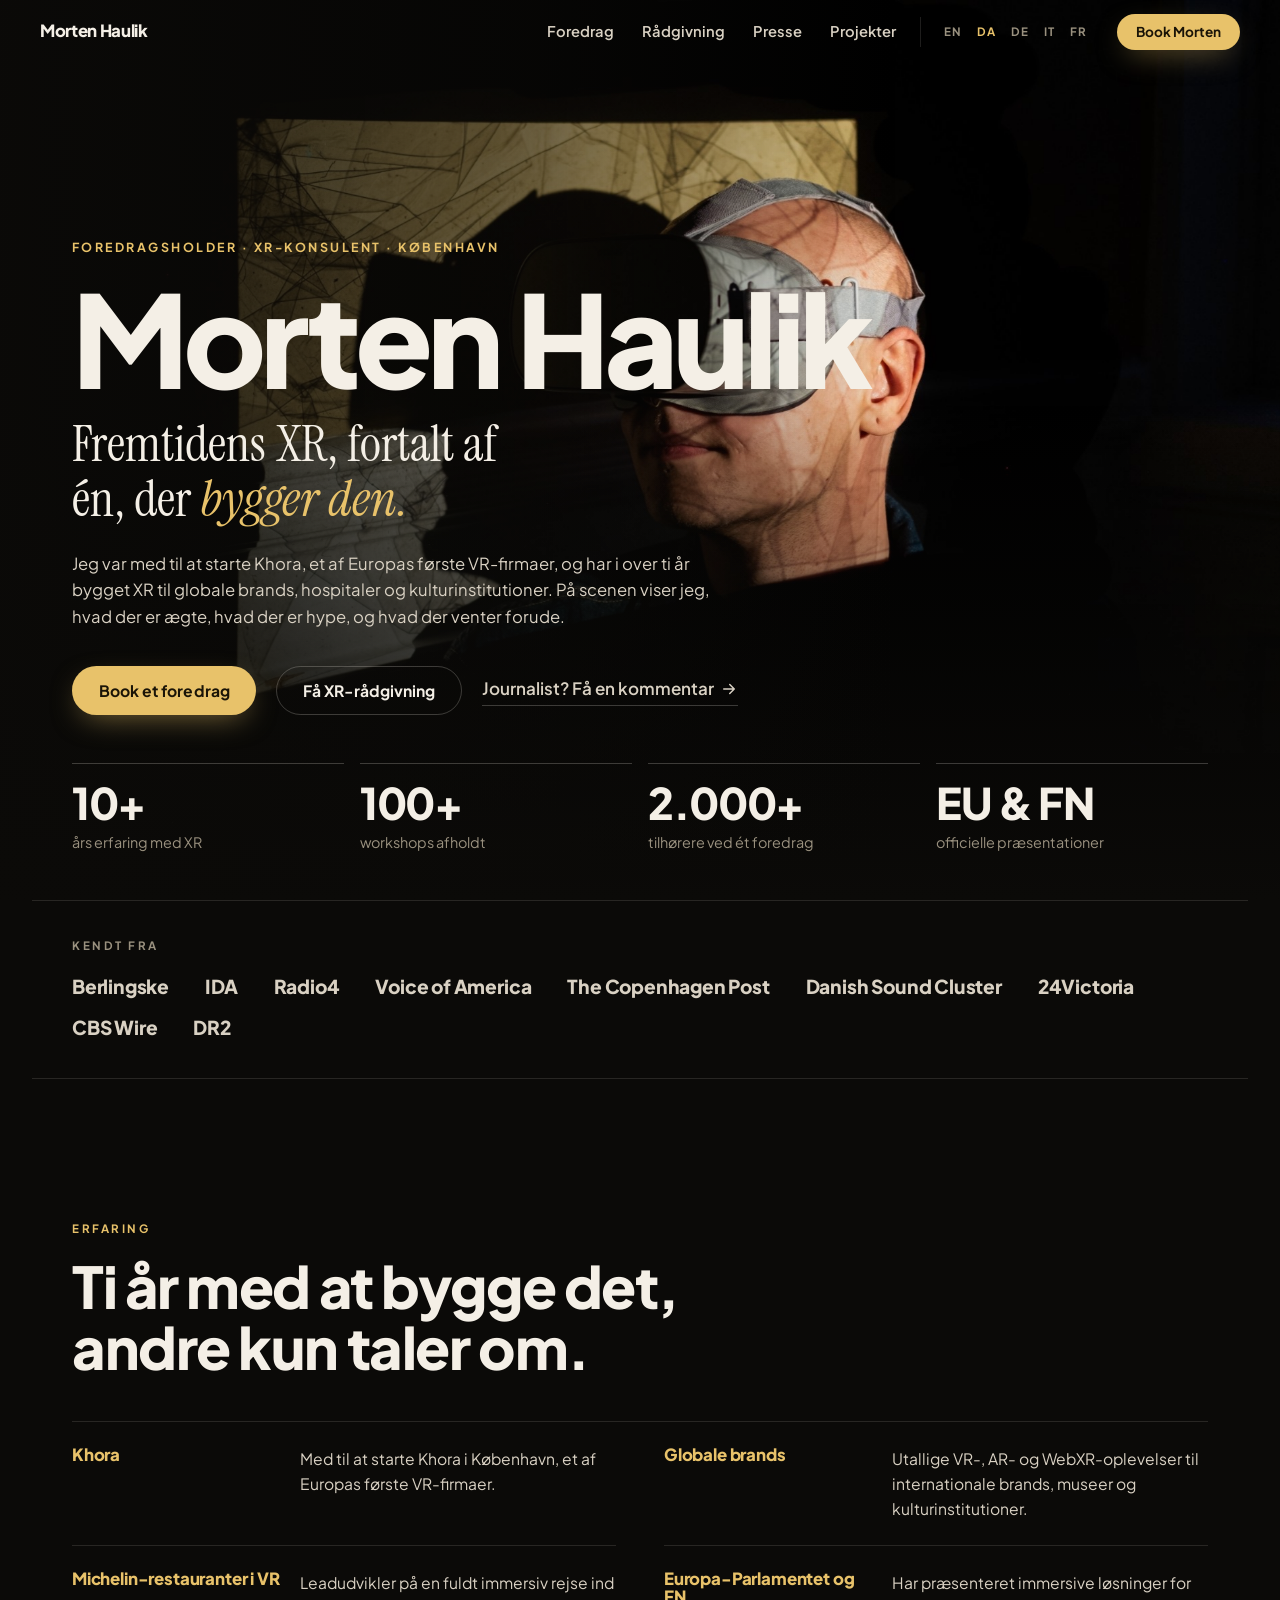
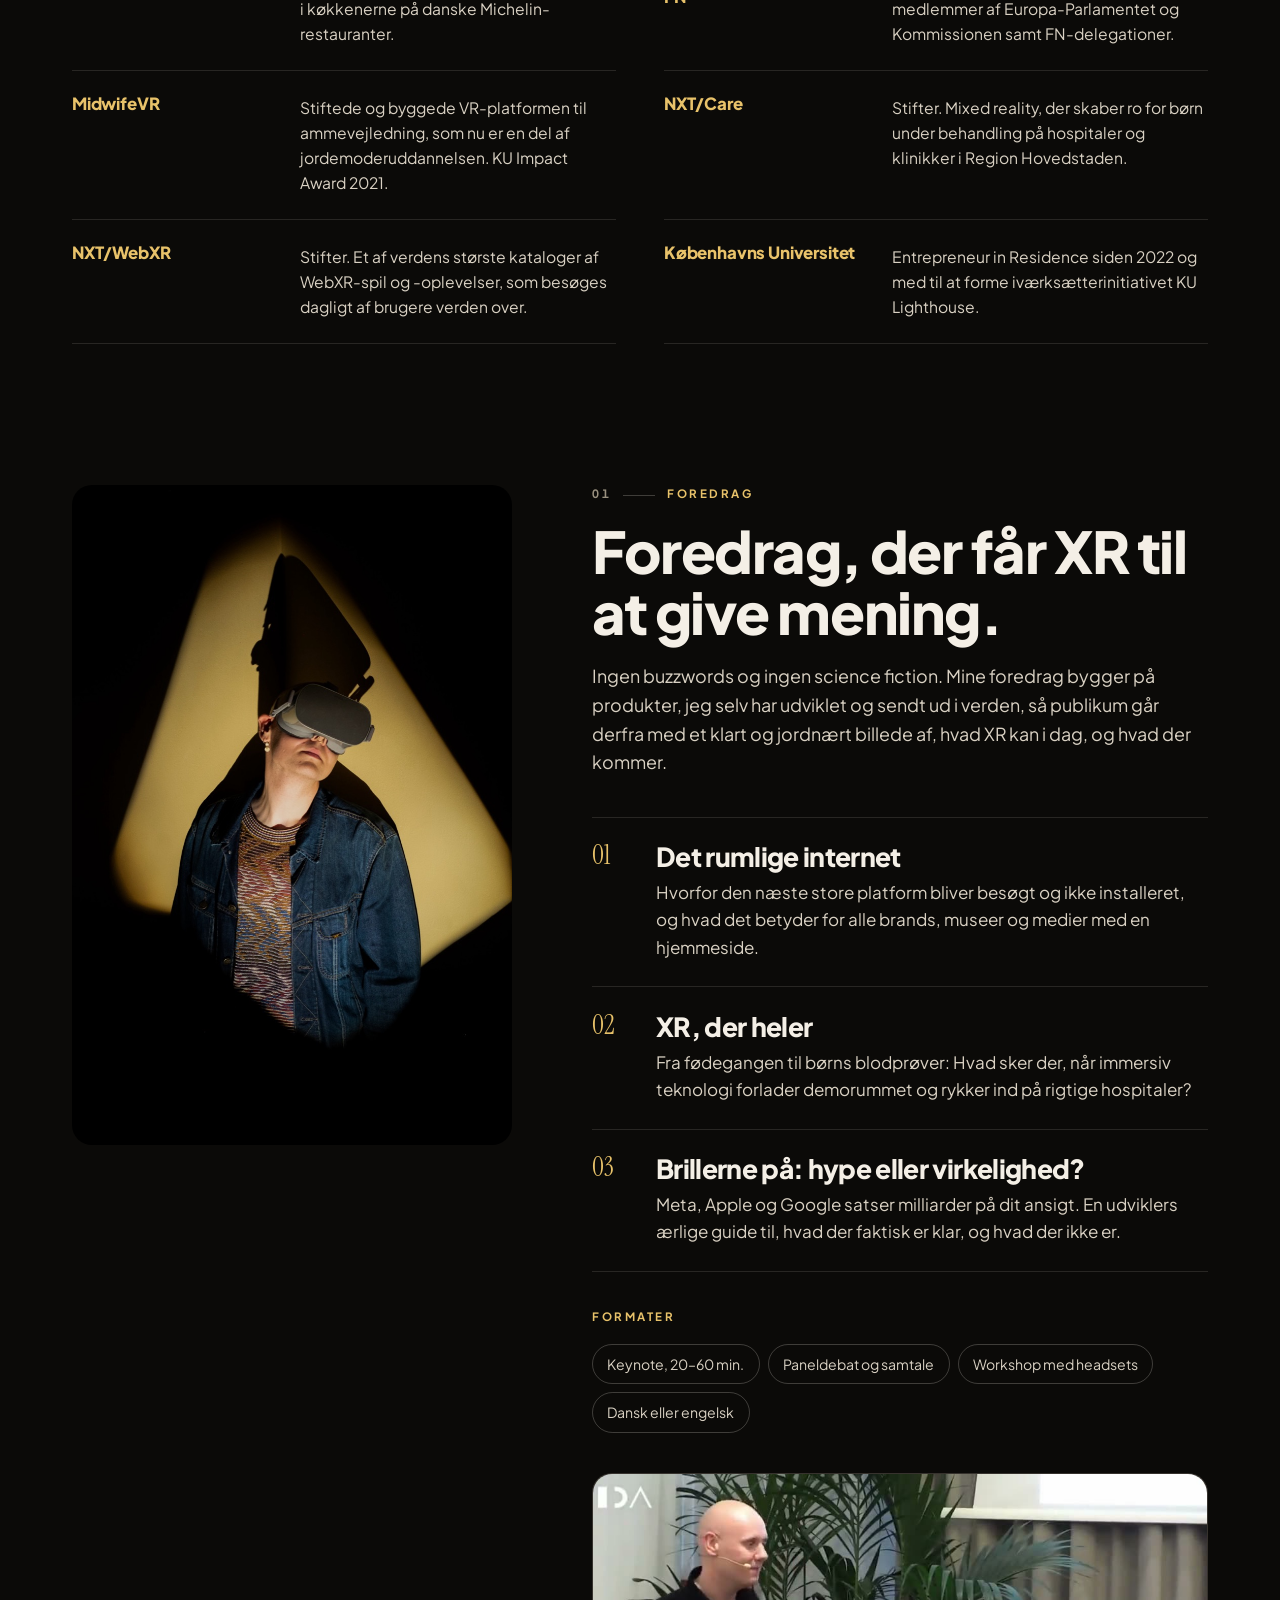
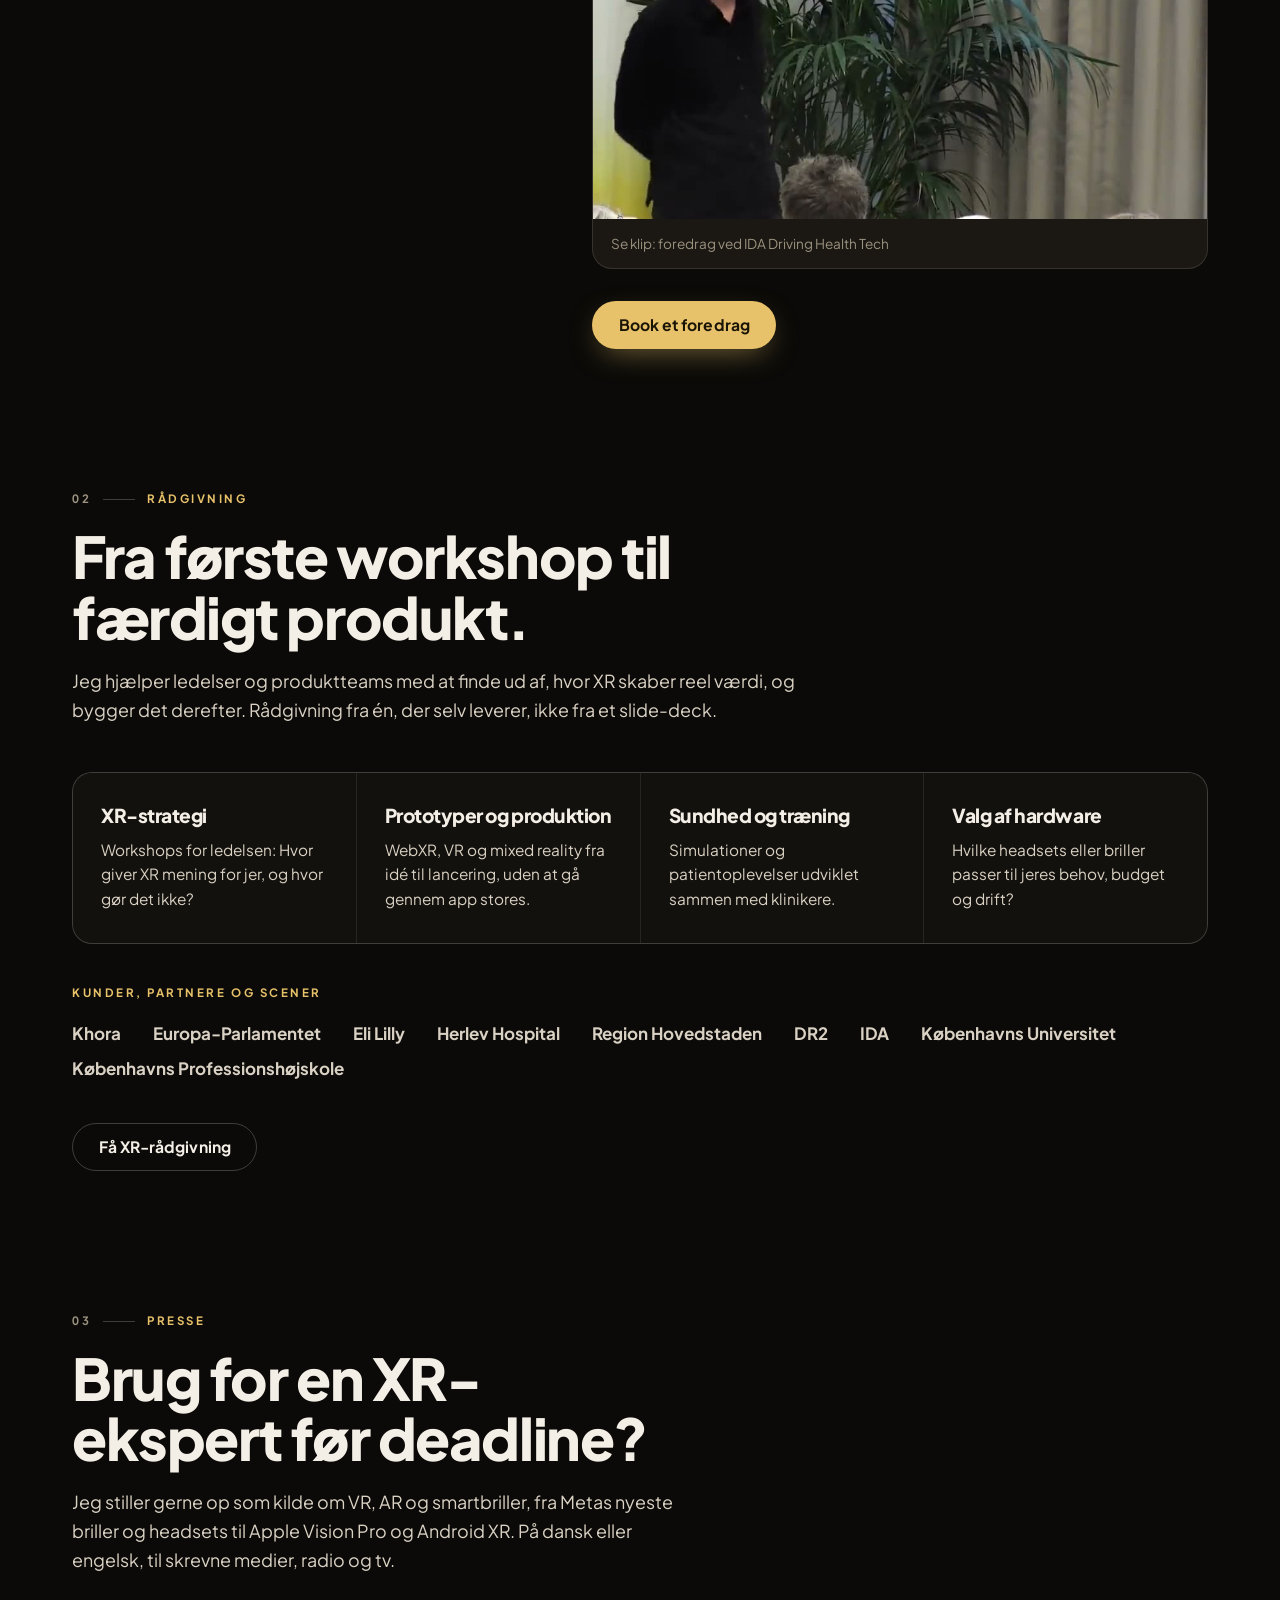
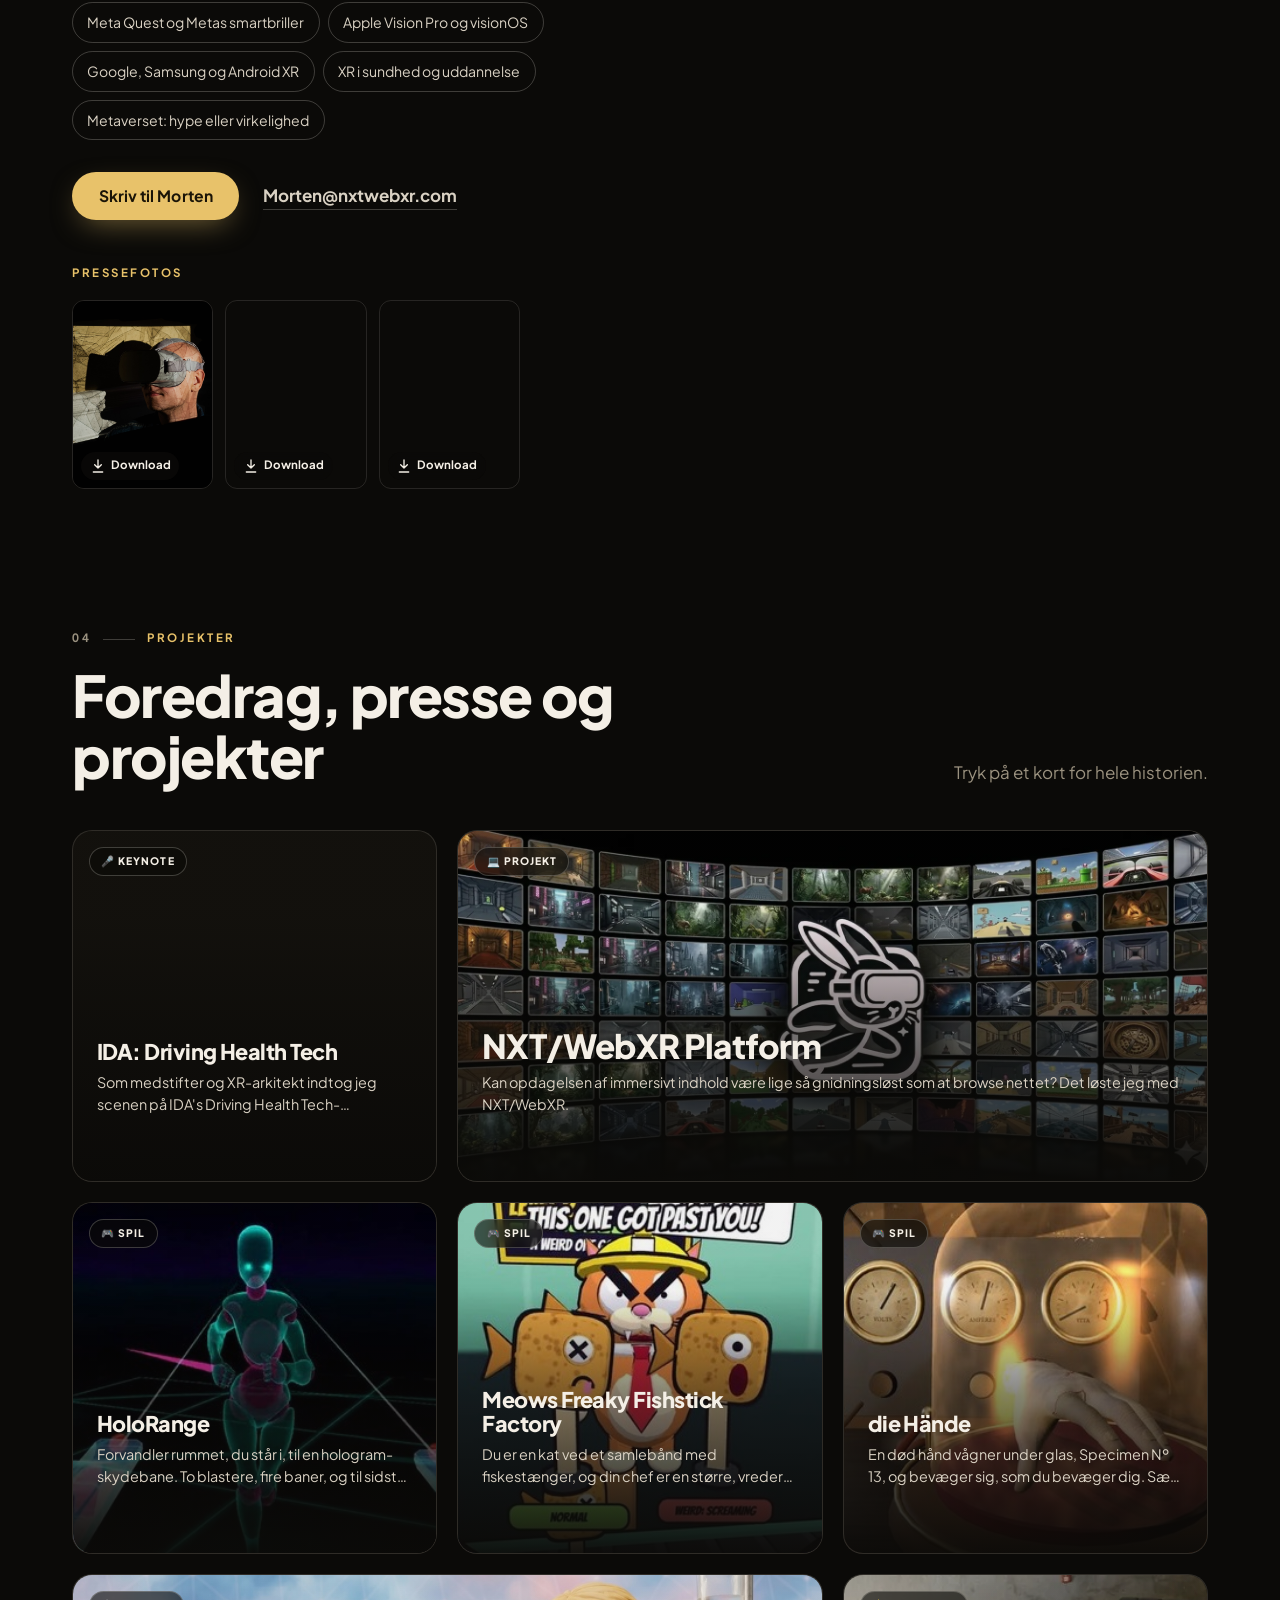
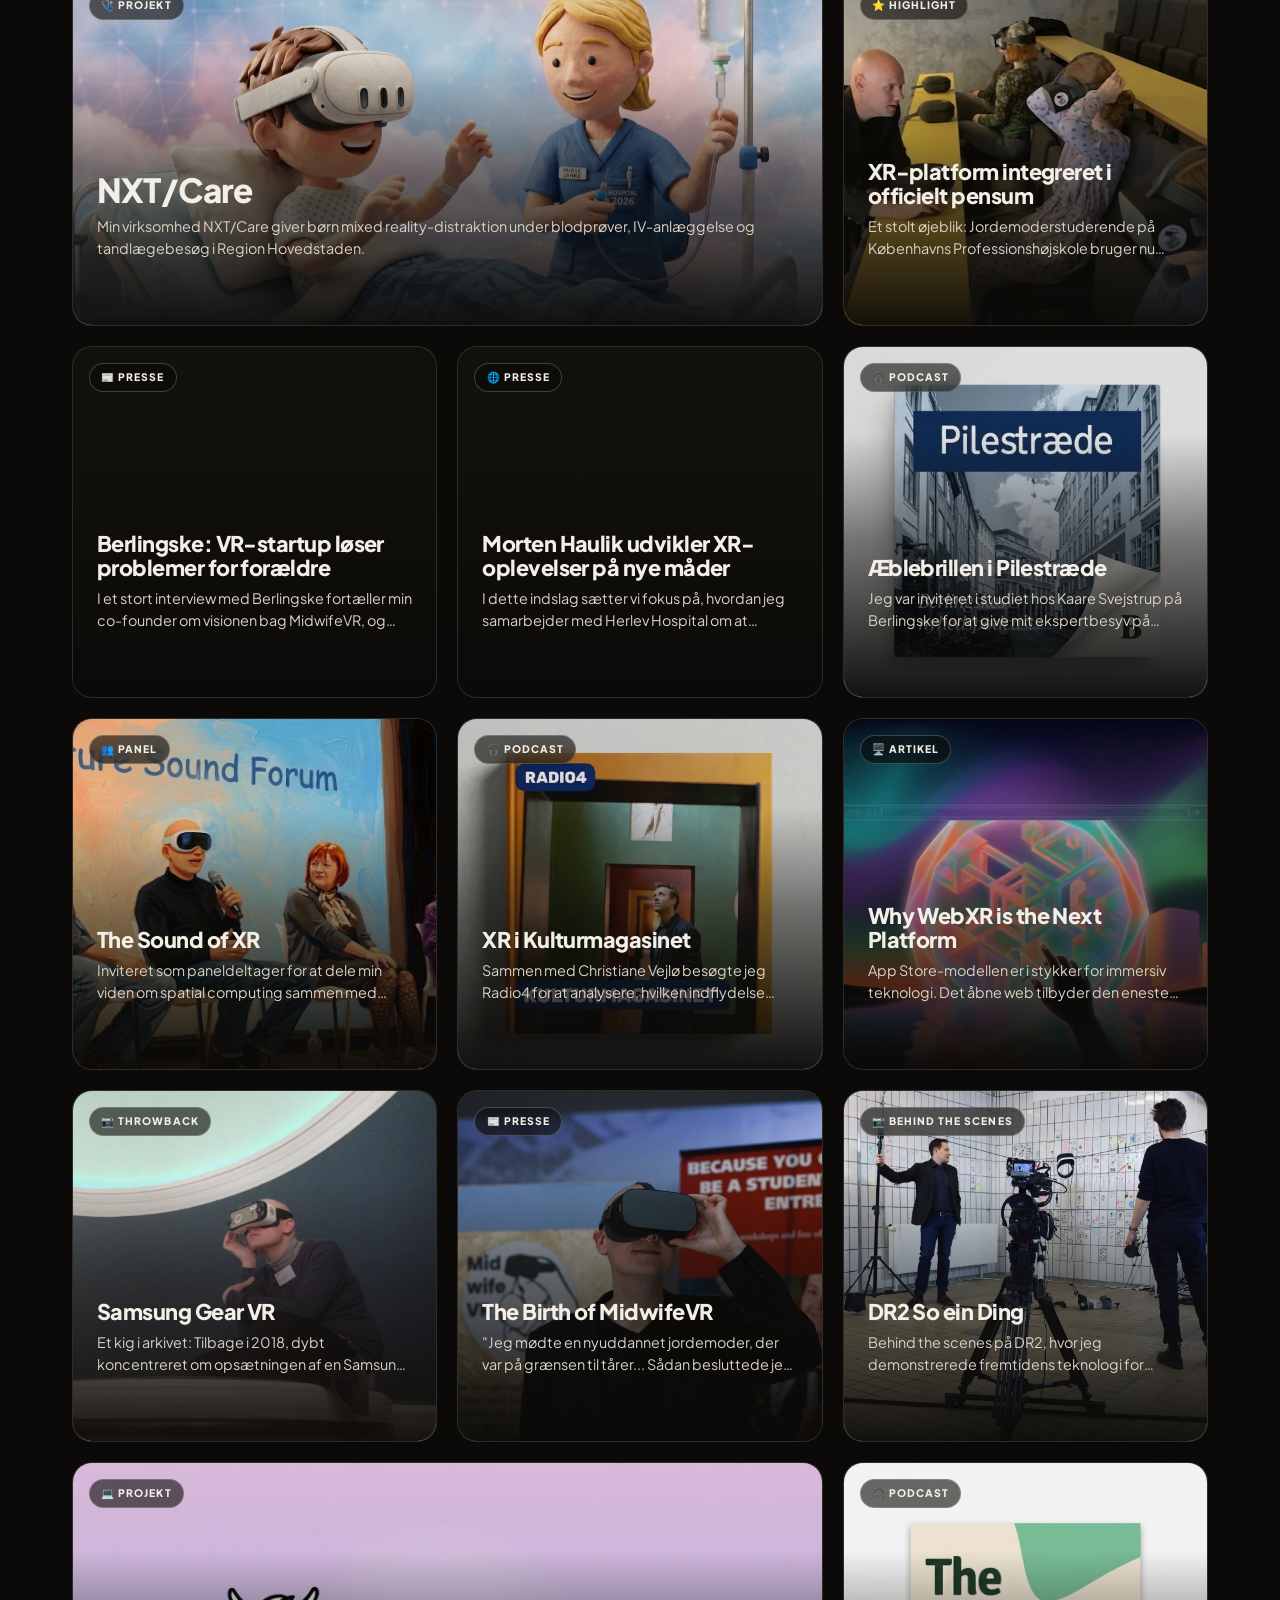
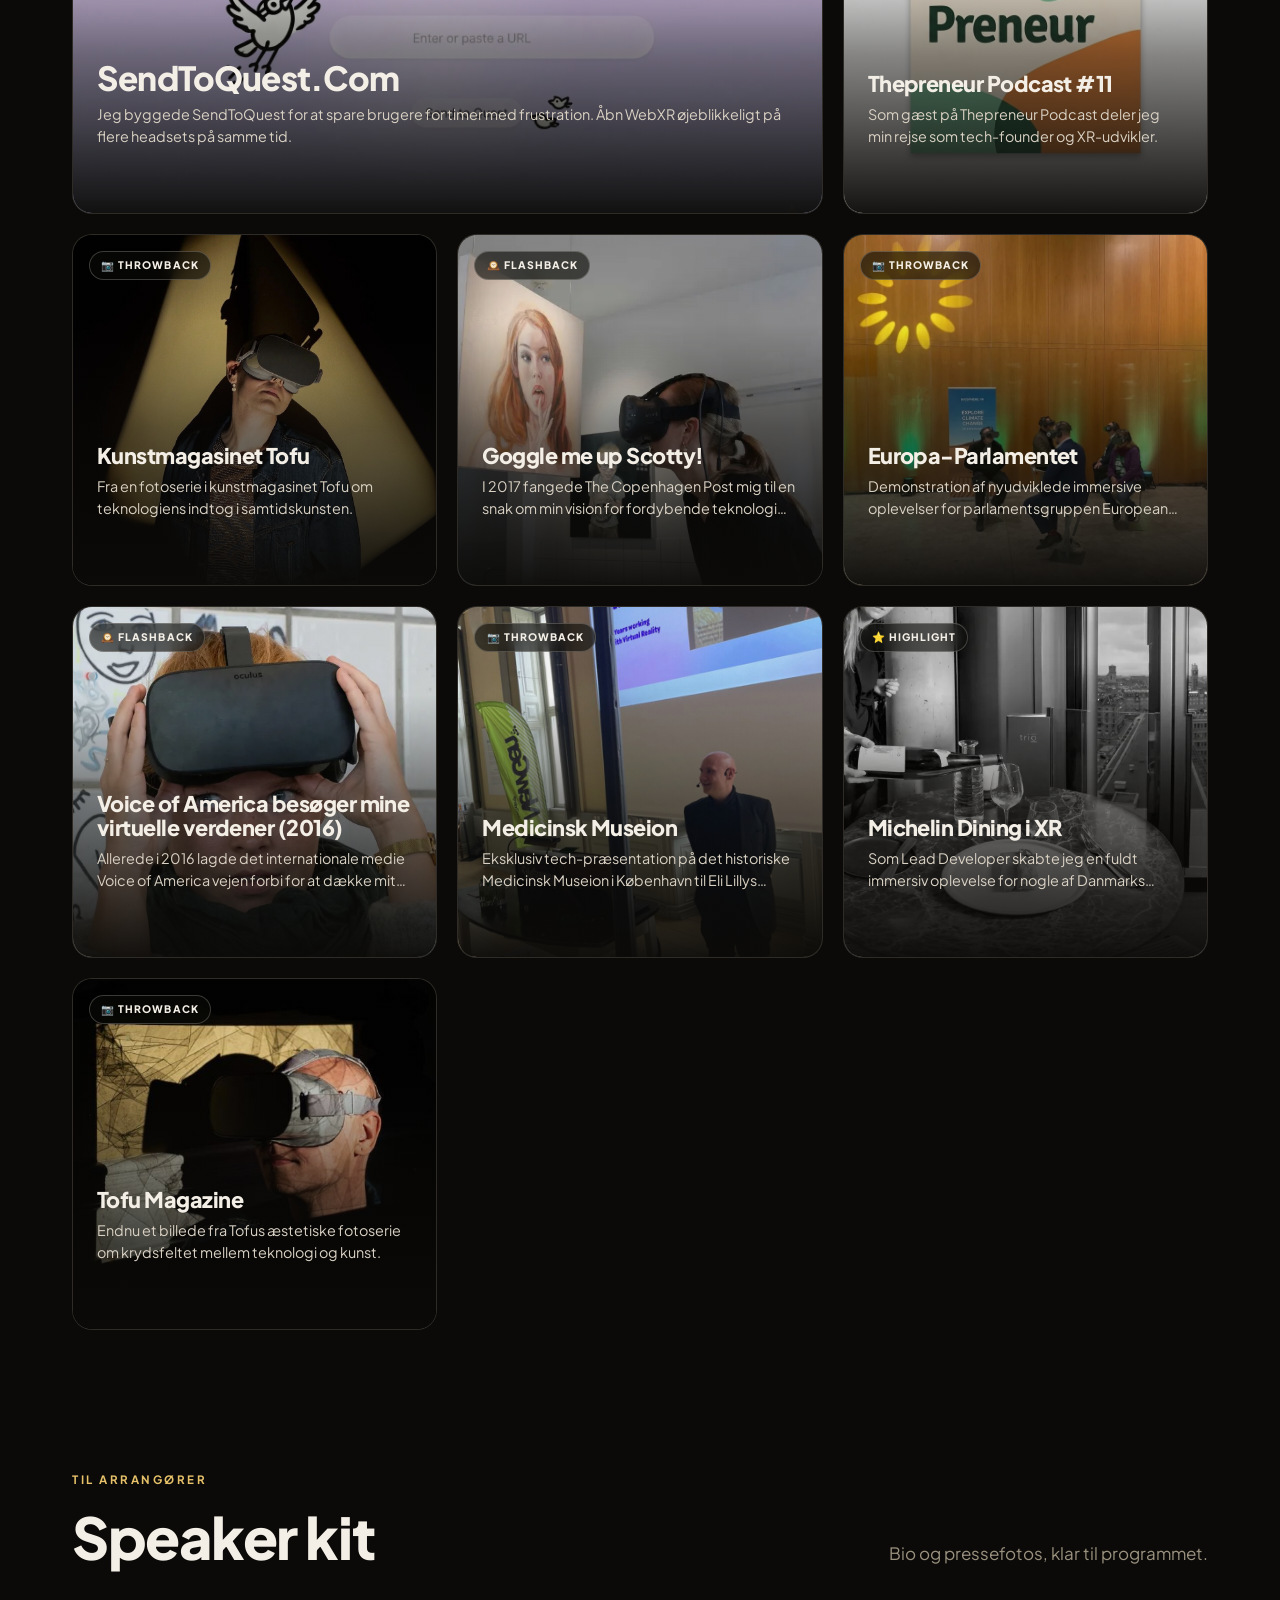
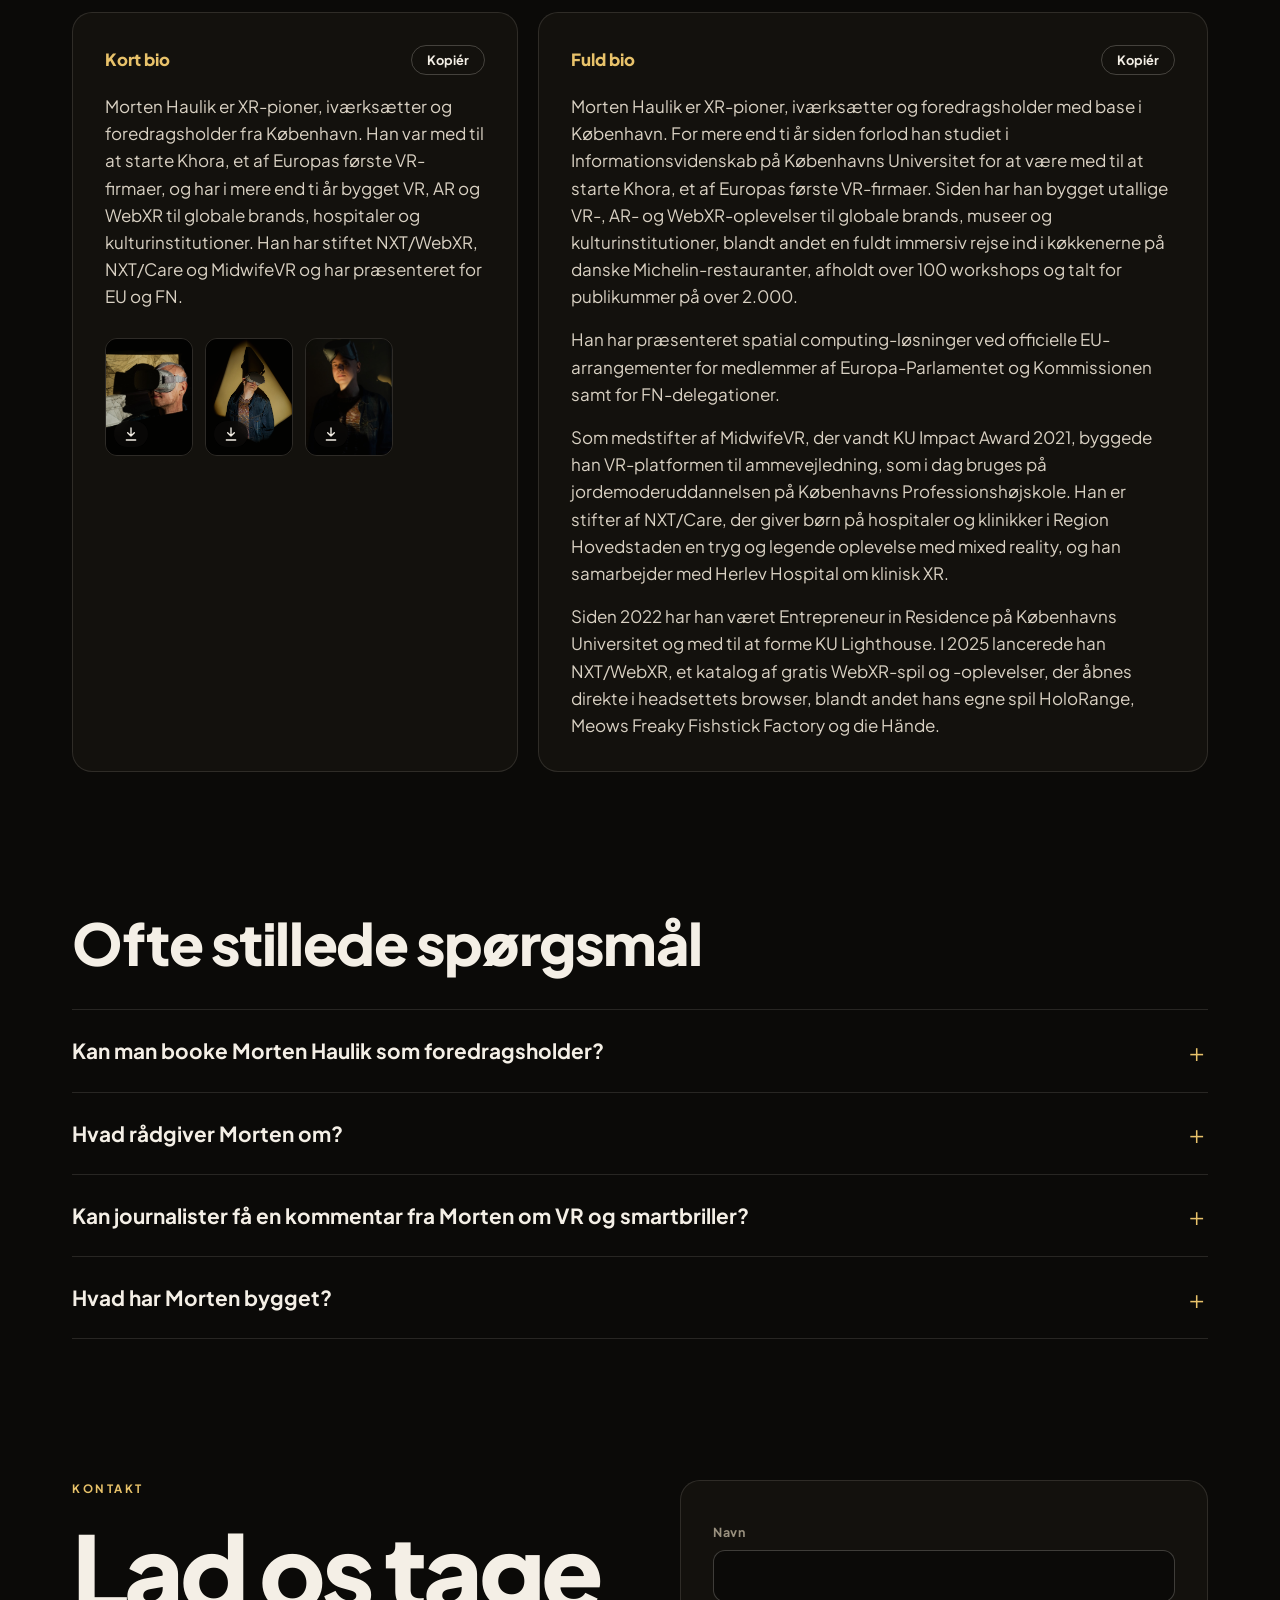
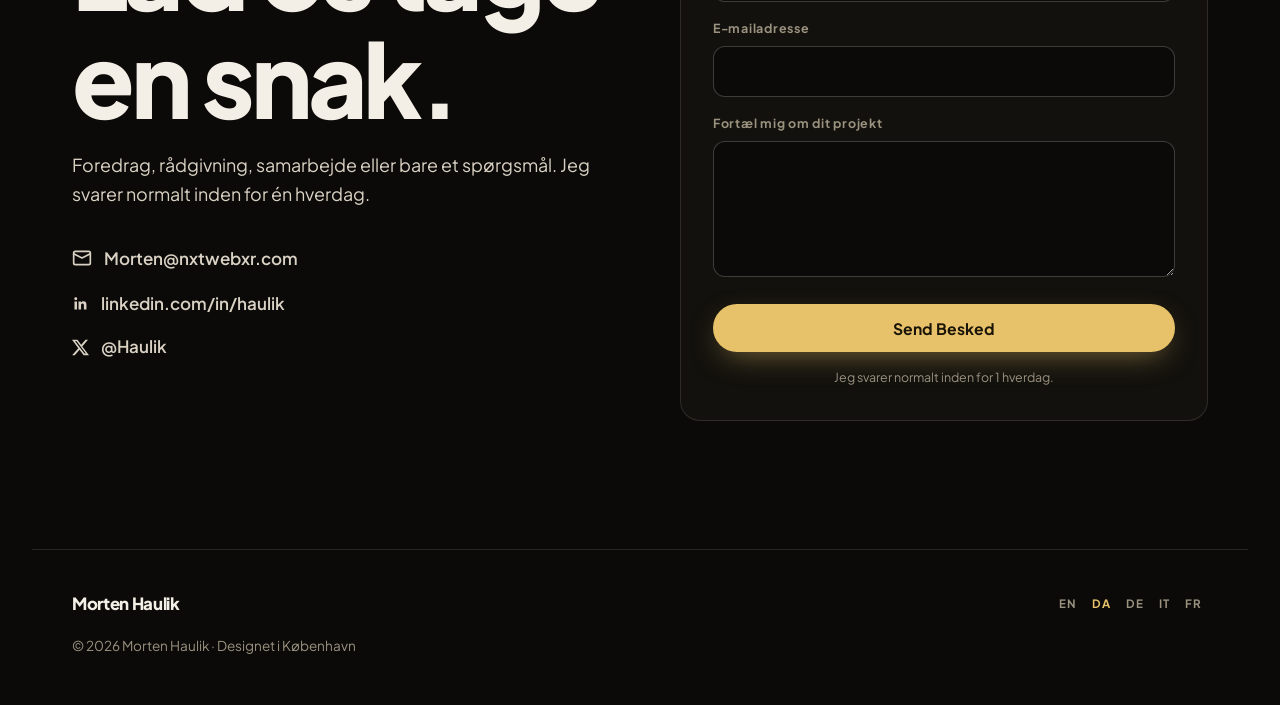
==== commit 5fec7b13: "Dark editorial redesign with real photos, track record, sharper pitch - New positioning: 'The future" ====
--- a/da/index.html
+++ b/da/index.html
@@ -5,10 +5,11 @@
 <meta name="viewport" content="width=device-width, initial-scale=1.0">
 <!-- Generated by build.js from data.js. Edit data.js, then run: node build.js -->
 <title>Morten Haulik | VR-ekspert, foredragsholder &amp; XR-konsulent</title>
-<meta name="description" content="VR- og XR-ekspert fra København og founder af NXT/WebXR. Book foredrag om VR, AR, smartbriller og spatial computing, få XR-rådgivning, eller kontakt for ekspertkommentar til presse.">
+<meta name="description" content="VR-ekspert og foredragsholder fra København. Med til at starte Khora, et af Europas første VR-firmaer, og stifter af NXT/WebXR og NXT/Care. Book foredrag, få XR-rådgivning eller en ekspertkommentar.">
 <meta name="author" content="Morten Haulik">
 <meta name="robots" content="index, follow, max-image-preview:large, max-snippet:-1">
-<meta name="theme-color" content="#0033FF">
+<meta name="theme-color" content="#0b0a08">
+<meta name="color-scheme" content="dark">
 <link rel="canonical" href="https://www.mortenhaulik.com/da/">
 <link rel="alternate" hreflang="en" href="https://www.mortenhaulik.com/">
 <link rel="alternate" hreflang="da" href="https://www.mortenhaulik.com/da/">
@@ -20,12 +21,12 @@
 <meta property="og:type" content="profile">
 <meta property="og:site_name" content="Morten Haulik">
 <meta property="og:title" content="Morten Haulik | VR-ekspert, foredragsholder &amp; XR-konsulent">
-<meta property="og:description" content="VR- og XR-ekspert fra København og founder af NXT/WebXR. Book foredrag om VR, AR, smartbriller og spatial computing, få XR-rådgivning, eller kontakt for ekspertkommentar til presse.">
+<meta property="og:description" content="VR-ekspert og foredragsholder fra København. Med til at starte Khora, et af Europas første VR-firmaer, og stifter af NXT/WebXR og NXT/Care. Book foredrag, få XR-rådgivning eller en ekspertkommentar.">
 <meta property="og:url" content="https://www.mortenhaulik.com/da/">
 <meta property="og:image" content="https://www.mortenhaulik.com/og-image.jpg">
 <meta property="og:image:width" content="1200">
 <meta property="og:image:height" content="630">
-<meta property="og:image:alt" content="Morten Haulik, spatial computing keynote speaker and XR consultant">
+<meta property="og:image:alt" content="Morten Haulik, keynote speaker and XR consultant">
 <meta property="profile:first_name" content="Morten">
 <meta property="profile:last_name" content="Haulik">
 <meta property="og:locale" content="da_DK">
@@ -37,16 +38,17 @@
 <meta name="twitter:site" content="@Haulik">
 <meta name="twitter:creator" content="@Haulik">
 <meta name="twitter:title" content="Morten Haulik | VR-ekspert, foredragsholder &amp; XR-konsulent">
-<meta name="twitter:description" content="VR- og XR-ekspert fra København og founder af NXT/WebXR. Book foredrag om VR, AR, smartbriller og spatial computing, få XR-rådgivning, eller kontakt for ekspertkommentar til presse.">
+<meta name="twitter:description" content="VR-ekspert og foredragsholder fra København. Med til at starte Khora, et af Europas første VR-firmaer, og stifter af NXT/WebXR og NXT/Care. Book foredrag, få XR-rådgivning eller en ekspertkommentar.">
 <meta name="twitter:image" content="https://www.mortenhaulik.com/og-image.jpg">
-<meta name="twitter:image:alt" content="Morten Haulik, spatial computing keynote speaker and XR consultant">
-
-<link rel="icon" href="data:image/svg+xml,<svg xmlns='http://www.w3.org/2000/svg' viewBox='0 0 100 100'><text y='.9em' font-size='90'>🥽</text></svg>">
+<meta name="twitter:image:alt" content="Morten Haulik, keynote speaker and XR consultant">
+
+<link rel="icon" href="data:image/svg+xml,<svg xmlns='http://www.w3.org/2000/svg' viewBox='0 0 100 100'><rect width='100' height='100' rx='22' fill='%230b0a08'/><text x='50' y='68' font-family='Arial' font-weight='700' font-size='52' text-anchor='middle' fill='%23e8c26a'>MH</text></svg>">
 <link rel="preconnect" href="https://fonts.googleapis.com">
 <link rel="preconnect" href="https://fonts.gstatic.com" crossorigin>
-<link href="https://fonts.googleapis.com/css2?family=Permanent+Marker&family=Plus+Jakarta+Sans:wght@300;400;500;600;700;800&display=swap" rel="stylesheet">
-<link rel="preload" as="image" href="/pjp.jpg">
-<link rel="stylesheet" href="/style.css?v=0c35b2c9">
+<link href="https://fonts.googleapis.com/css2?family=Instrument+Serif:ital@0;1&family=Permanent+Marker&family=Plus+Jakarta+Sans:wght@400;500;600;700;800&display=swap" rel="stylesheet">
+<link rel="preload" as="image" href="/img/hero.jpg" imagesrcset="/img/hero-1100.jpg 1100w, /img/hero.jpg 2000w" imagesizes="100vw">
+<link rel="stylesheet" href="/style.css?v=75f0de00">
+<script>document.documentElement.classList.add('js');setTimeout(()=>document.querySelectorAll('.reveal').forEach(e=>e.classList.add('in')),2500)</script>
 <script type="application/ld+json">
 {
  "@context": "https://schema.org",
@@ -72,7 +74,7 @@
    "@id": "https://www.mortenhaulik.com/da/#profilepage",
    "url": "https://www.mortenhaulik.com/da/",
    "name": "Morten Haulik | VR-ekspert, foredragsholder & XR-konsulent",
-   "description": "VR- og XR-ekspert fra København og founder af NXT/WebXR. Book foredrag om VR, AR, smartbriller og spatial computing, få XR-rådgivning, eller kontakt for ekspertkommentar til presse.",
+   "description": "VR-ekspert og foredragsholder fra København. Med til at starte Khora, et af Europas første VR-firmaer, og stifter af NXT/WebXR og NXT/Care. Book foredrag, få XR-rådgivning eller en ekspertkommentar.",
    "isPartOf": {
     "@id": "https://www.mortenhaulik.com/#website"
    },
@@ -90,12 +92,16 @@
    "givenName": "Morten",
    "familyName": "Haulik",
    "jobTitle": [
-    "Spatial Computing Keynote Speaker",
+    "Keynote Speaker",
     "XR Consultant",
-    "Founder of NXT/WebXR"
+    "Founder of NXT/WebXR and NXT/Care"
    ],
    "url": "https://www.mortenhaulik.com/",
-   "image": "https://www.mortenhaulik.com/pjp.jpg",
+   "image": [
+    "https://www.mortenhaulik.com/press/morten-haulik-3.jpg",
+    "https://www.mortenhaulik.com/press/morten-haulik-1.jpg",
+    "https://www.mortenhaulik.com/press/morten-haulik-2.jpg"
+   ],
    "email": "mailto:Morten@nxtwebxr.com",
    "sameAs": [
     "https://www.linkedin.com/in/haulik",
@@ -124,9 +130,12 @@
    "founder": [
     {
      "@id": "https://www.nxtwebxr.com/#organization"
+    },
+    {
+     "@id": "https://nxtcare.eu/#organization"
     }
    ],
-   "description": "Morten Haulik is a Copenhagen-based spatial computing pioneer and the founder of NXT/WebXR, the front page of the spatial internet. With more than a decade in XR, he builds immersive tools used in hospitals, museums and homes worldwide, has facilitated 100+ industry workshops and has presented at EU and UN gatherings.",
+   "description": "Morten Haulik is a Copenhagen-based XR pioneer, founder and keynote speaker. Part of the team that started Khora, one of Europe's first VR companies, he has spent more than a decade building VR, AR and WebXR for global brands, hospitals and cultural institutions. He is the founder of NXT/WebXR, NXT/Care and MidwifeVR, and has presented at EU and UN gatherings.",
    "knowsAbout": [
     "Spatial Computing",
     "Extended Reality (XR)",
@@ -218,6 +227,14 @@
      "name": "Morten Haulik in CBS Wire",
      "url": "https://cbswire.dk/healthy-glove-gaming-misoballs-and-a-virtual-midwife/"
     }
+   ],
+   "worksFor": [
+    {
+     "@id": "https://www.nxtwebxr.com/#organization"
+    },
+    {
+     "@id": "https://nxtcare.eu/#organization"
+    }
    ]
   },
   {
@@ -232,9 +249,20 @@
    "description": "A catalogue of free WebXR games and experiences, opened straight from the headset browser."
   },
   {
+   "@type": "Organization",
+   "@id": "https://nxtcare.eu/#organization",
+   "name": "NXT/Care",
+   "url": "https://nxtcare.eu/",
+   "founder": {
+    "@id": "https://www.mortenhaulik.com/#person"
+   },
+   "areaServed": "DK",
+   "description": "Mixed-reality distraction for children during blood tests, IV placement and dental visits in hospitals and clinics."
+  },
+  {
    "@type": "Service",
    "@id": "https://www.mortenhaulik.com/#keynotes",
-   "name": "Keynote speaking on spatial computing, XR and smart glasses",
+   "name": "Keynote speaking on XR, VR, mixed reality and smart glasses",
    "serviceType": "Keynote speaker",
    "provider": {
     "@id": "https://www.mortenhaulik.com/#person"
@@ -248,7 +276,7 @@
     "English",
     "Danish"
    ],
-   "description": "Clear, demo-rich talks that give an audience a grounded view of where XR is actually going. For conferences, corporate summits, universities and public-sector events, in English or Danish.",
+   "description": "No buzzwords, no science fiction. Every talk is built on products I have designed and shipped myself, so audiences leave with a clear, grounded picture of what XR can do today and what is coming next.",
    "hasOfferCatalog": {
     "@type": "OfferCatalog",
     "name": "Keynote topics",
@@ -257,35 +285,24 @@
       "@type": "Offer",
       "itemOffered": {
        "@type": "Service",
-       "name": "The spatial internet: why the next platform will be visited, not installed"
+       "name": "The Spatial Internet",
+       "description": "Why the next big platform will be visited, not installed, and what that means for every brand, museum and publisher with a website."
       }
      },
      {
       "@type": "Offer",
       "itemOffered": {
        "@type": "Service",
-       "name": "XR in healthcare, from maternity wards to children's hospitals"
+       "name": "XR That Heals",
+       "description": "From maternity wards to children's blood tests: what happens when immersive tech leaves the demo room and enters real hospitals."
       }
      },
      {
       "@type": "Offer",
       "itemOffered": {
        "@type": "Service",
-       "name": "Smart glasses and headsets: what Meta, Apple and Google are really building"
-      }
-     },
-     {
-      "@type": "Offer",
-      "itemOffered": {
-       "@type": "Service",
-       "name": "Building immersive products people actually use"
-      }
-     },
-     {
-      "@type": "Offer",
-      "itemOffered": {
-       "@type": "Service",
-       "name": "Innovation and entrepreneurship in emerging tech"
+       "name": "Glasses On: Hype vs. Reality",
+       "description": "Meta, Apple and Google are betting billions on your face. A builder's honest guide to what is actually ready, and what isn't."
       }
      }
     ]
@@ -304,7 +321,7 @@
     "@id": "https://www.mortenhaulik.com/#person"
    },
    "areaServed": "Europe",
-   "description": "Hands-on advice from someone who ships. I help leadership and product teams decide where XR creates real value, then prototype and build it.",
+   "description": "I help leadership and product teams find where XR creates real value, then build it. Advice from someone who ships, not from a slide deck.",
    "hasOfferCatalog": {
     "@type": "OfferCatalog",
     "name": "Consulting services",
@@ -313,35 +330,32 @@
       "@type": "Offer",
       "itemOffered": {
        "@type": "Service",
-       "name": "XR opportunity workshops for leadership teams"
+       "name": "XR strategy",
+       "description": "Leadership workshops: where XR makes sense for you, and where it doesn't."
       }
      },
      {
       "@type": "Offer",
       "itemOffered": {
        "@type": "Service",
-       "name": "WebXR, VR and mixed-reality prototypes and production"
+       "name": "Prototypes & production",
+       "description": "WebXR, VR and mixed reality from idea to launch, without app store bottlenecks."
       }
      },
      {
       "@type": "Offer",
       "itemOffered": {
        "@type": "Service",
-       "name": "Healthcare, training and education simulations"
+       "name": "Healthcare & training",
+       "description": "Simulations and patient experiences built together with clinicians."
       }
      },
      {
       "@type": "Offer",
       "itemOffered": {
        "@type": "Service",
-       "name": "Distribution without app stores via the open web"
-      }
-     },
-     {
-      "@type": "Offer",
-      "itemOffered": {
-       "@type": "Service",
-       "name": "Hardware advice: which headset or glasses fit your case"
+       "name": "Hardware choices",
+       "description": "Which headsets or glasses fit your use case, budget and operations."
       }
      }
     ]
@@ -430,7 +444,7 @@
      "name": "Kan man booke Morten Haulik som foredragsholder?",
      "acceptedAnswer": {
       "@type": "Answer",
-      "text": "Ja. Morten holder foredrag, keynotes, paneler og workshops om spatial computing, XR, VR og smartbriller for konferencer, virksomheder og uddannelser, på dansk eller engelsk. Brug formularen her på siden eller skriv til Morten@nxtwebxr.com."
+      "text": "Ja. Morten holder foredrag, keynotes, paneldebatter og workshops om XR, VR, mixed reality og smartbriller for konferencer, virksomheder og uddannelser, på dansk eller engelsk. Brug bookingformularen her på siden, eller skriv til Morten@nxtwebxr.com."
      }
     },
     {
@@ -438,7 +452,7 @@
      "name": "Hvad rådgiver Morten om?",
      "acceptedAnswer": {
       "@type": "Answer",
-      "text": "XR-strategi, WebXR- og VR/mixed reality-udvikling, simulationer til sundhed og træning samt valg af hardware. Han arbejder med virksomheder, hospitaler, museer og uddannelser, fra første workshop til færdigt produkt."
+      "text": "XR-strategi, udvikling i WebXR, VR og mixed reality, simulationer til sundhed og træning samt valg af hardware. Han arbejder med virksomheder, hospitaler, museer og uddannelser, fra første workshop til færdigt produkt."
      }
     },
     {
@@ -454,7 +468,7 @@
      "name": "Hvad har Morten bygget?",
      "acceptedAnswer": {
       "@type": "Answer",
-      "text": "NXT/WebXR, et katalog af gratis WebXR-spil og -oplevelser med hans egne spil HoloRange, Meows Freaky Fishstick Factory og die Hände; NXT/Care til børn på hospitaler og klinikker; MidwifeVR, der bruges på jordemoderuddannelsen på Københavns Professionshøjskole og vandt KU Impact Award 2021; samt værktøjet SendToQuest."
+      "text": "Mere end ti års XR, begyndende med Khora, et af Europas første VR-firmaer, som han var med til at starte. Han har bygget utallige VR-, AR- og WebXR-oplevelser til globale brands, museer og kulturinstitutioner, blandt andet en VR-oplevelse med danske Michelin-restauranter, og har præsenteret immersive løsninger i Europa-Parlamentet. Han har stiftet MidwifeVR (KU Impact Award 2021, nu en del af jordemoderuddannelsen på Københavns Professionshøjskole), NXT/Care (mixed reality til børn på hospitaler) og NXT/WebXR (et af verdens største kataloger af WebXR-spil, herunder hans egne HoloRange, Meows Freaky Fishstick Factory og die Hände)."
      }
     }
    ]
@@ -465,83 +479,141 @@
 </head>
 <body>
 <a class="skip" href="#main">Spring til indhold</a>
-<div class="bg" aria-hidden="true"></div>
-
-<nav class="lang-nav" aria-label="Language">
-  <a href="/" hreflang="en" lang="en" data-lang="en" aria-label="English">🇬🇧</a>
-  <a href="/da/" hreflang="da" lang="da" data-lang="da" class="active" aria-current="page" aria-label="Dansk">🇩🇰</a>
-  <a href="/de/" hreflang="de" lang="de" data-lang="de" aria-label="Deutsch">🇩🇪</a>
-  <a href="/it/" hreflang="it" lang="it" data-lang="it" aria-label="Italiano">🇮🇹</a>
-  <a href="/fr/" hreflang="fr" lang="fr" data-lang="fr" aria-label="Français">🇫🇷</a>
-</nav>
-
-<header class="site-header">
-  <div class="identity">
-    <div class="portrait"><img src="/pjp.jpg" alt="Morten Haulik" width="144" height="144" fetchpriority="high"></div>
-    <div>
-      <h1>Morten Haulik <span class="xr">| XR</span></h1>
-      <p class="role">VR-ekspert, founder &amp; foredragsholder</p>
-      <p class="badge"><span class="dot"><span class="ping"></span><span class="core"></span></span> <span>Copenhagen 🇩🇰/🇪🇺</span></p>
-    </div>
-  </div>
-  <div class="header-actions">
-    <button class="btn btn-primary" type="button" data-open-booking>Book et foredrag</button>
-    <a class="btn btn-glass" href="#contact">Få XR-rådgivning</a>
-    <div class="header-row">
-      <a class="btn btn-ghost" href="https://www.nxtwebxr.com" target="_blank" rel="noopener">Oplev NXT/WebXR</a>
-      <a class="btn btn-ghost btn-icon" href="https://www.linkedin.com/in/haulik" target="_blank" rel="noopener" aria-label="LinkedIn"><svg width="17" height="17" viewBox="0 0 24 24" fill="currentColor" aria-hidden="true"><path d="M20.4 20.5h-3.6v-5.6c0-1.3 0-3-1.9-3s-2.1 1.4-2.1 2.9v5.7H9.2V9h3.4v1.6h.1c.5-.9 1.7-1.9 3.4-1.9 3.6 0 4.3 2.4 4.3 5.5v6.3ZM5.3 7.4a2.1 2.1 0 1 1 0-4.2 2.1 2.1 0 0 1 0 4.2ZM7.1 20.5H3.5V9h3.6v11.5Z"/></svg></a>
-    </div>
-  </div>
+
+<header class="topbar" id="top">
+  <a class="wordmark" href="/da/">Morten Haulik</a>
+  <nav class="topnav" aria-label="Main">
+    <a href="#speaking">Foredrag</a>
+    <a href="#consulting">Rådgivning</a>
+    <a href="#press">Presse</a>
+    <a href="#work">Projekter</a>
+  </nav>
+  <nav class="langs" aria-label="Sprog"><a href="/" hreflang="en" lang="en" data-lang="en" title="English">EN</a><a href="/da/" hreflang="da" lang="da" data-lang="da" aria-current="page" title="Dansk">DA</a><a href="/de/" hreflang="de" lang="de" data-lang="de" title="Deutsch">DE</a><a href="/it/" hreflang="it" lang="it" data-lang="it" title="Italiano">IT</a><a href="/fr/" hreflang="fr" lang="fr" data-lang="fr" title="Français">FR</a></nav>
+  <button class="btn btn-gold btn-sm" type="button" data-open-booking>Book Morten</button>
 </header>
 
 <main id="main">
-  <section class="hero section" aria-labelledby="hero-lead">
-    <h2 id="hero-lead" class="lead">Jeg hjælper organisationer med at forstå spatial computing og bygge det, der kommer bagefter.</h2>
-    <p class="hero-sub">Foredragsholder, XR-konsulent og founder af NXT/WebXR. Mere end ti år med VR, AR og WebXR til hospitaler, museer, universiteter og globale brands.</p>
+  <section class="hero" aria-labelledby="hero-title">
+    <picture class="hero-media">
+      <img src="/img/hero.jpg" srcset="/img/hero-1100.jpg 1100w, /img/hero.jpg 2000w" sizes="100vw"
+        alt="Morten Haulik wearing a VR headset, lit by projected light" width="2000" height="1333" fetchpriority="high">
+    </picture>
+    <div class="hero-inner">
+      <p class="eyebrow reveal">Foredragsholder · XR-konsulent · København</p>
+      <h1 id="hero-title" class="reveal">Morten Haulik</h1>
+      <p class="tagline reveal">Fremtidens XR, fortalt af én, der <em>bygger den.</em></p>
+      <p class="hero-sub reveal">Jeg var med til at starte Khora, et af Europas første VR-firmaer, og har i over ti år bygget XR til globale brands, hospitaler og kulturinstitutioner. På scenen viser jeg, hvad der er ægte, hvad der er hype, og hvad der venter forude.</p>
+      <div class="hero-ctas reveal">
+        <button class="btn btn-gold" type="button" data-open-booking>Book et foredrag</button>
+        <a class="btn btn-line" href="#contact">Få XR-rådgivning</a>
+        <a class="text-link" href="#press">Journalist? Få en kommentar <svg width="18" height="18" viewBox="0 0 24 24" fill="none" stroke="currentColor" stroke-width="2" stroke-linecap="round" stroke-linejoin="round" aria-hidden="true"><path d="M5 12h14M13 6l6 6-6 6"/></svg></a>
+      </div>
+    </div>
     <dl class="stats">
-      <div><dt>10+</dt><dd>år med XR</dd></div>
-      <div><dt>100+</dt><dd>workshops faciliteret</dd></div>
-      <div><dt>2.000+</dt><dd>tilhørere ved ét keynote</dd></div>
+      <div><dt>10+</dt><dd>års erfaring med XR</dd></div>
+      <div><dt>100+</dt><dd>workshops afholdt</dd></div>
+      <div><dt>2.000+</dt><dd>tilhørere ved ét foredrag</dd></div>
       <div><dt>EU &amp; FN</dt><dd>officielle præsentationer</dd></div>
     </dl>
   </section>
 
-  <section class="featured section" aria-label="Omtalt i og på scenen med">
-    <p class="eyebrow-light">Omtalt i og på scenen med</p>
-    <ul><li><a href="https://www.berlingske.dk/indland/stort-problem-blandt-nybagte-foraeldre-kan-afhjaelpes-startup-kommer-med-loesning" target="_blank" rel="noopener">Berlingske</a></li><li><a href="https://videos.ida.dk/media/Virtual+Reality+og+Amning%3A+En+innovativ+tilgang+med+MidwifeVR++Morten+Haulik%2C+Co-founder+og+VR+ekspert+og+Sofie+Bonde+Alsen%2C+jordemoder+og+Digital+Designer/1_bb9dwkxp" target="_blank" rel="noopener">IDA</a></li><li><a href="https://radio4.dk/podcasts/kraes/rolf-s-rensen-elsker-ny-dokumentar-om-tour-de-fran" target="_blank" rel="noopener">Radio4</a></li><li><a href="https://learningenglish.voanews.com/amp/a-visit-to-the-virtual-world/3618990.html" target="_blank" rel="noopener">Voice of America</a></li><li><a href="https://cphpost.dk/2017-07-02/news/goggle-me-up-scotty-this-is-the-final-frontier/" target="_blank" rel="noopener">The Copenhagen Post</a></li><li><a href="https://danishsoundcluster.dk/the-future-sound-forum/" target="_blank" rel="noopener">Danish Sound Cluster</a></li><li><a href="https://24victoria.dk/artificial-and-intelligence-deep-tech/udvikler-xr-oplevelser-morten-haulik" target="_blank" rel="noopener">24Victoria</a></li><li><a href="https://cbswire.dk/healthy-glove-gaming-misoballs-and-a-virtual-midwife/" target="_blank" rel="noopener">CBS Wire</a></li></ul>
+  <section class="featured" aria-label="Kendt fra">
+    <p class="label">Kendt fra</p>
+    <ul><li><a href="https://www.berlingske.dk/indland/stort-problem-blandt-nybagte-foraeldre-kan-afhjaelpes-startup-kommer-med-loesning" target="_blank" rel="noopener">Berlingske</a></li><li><a href="https://videos.ida.dk/media/Virtual+Reality+og+Amning%3A+En+innovativ+tilgang+med+MidwifeVR++Morten+Haulik%2C+Co-founder+og+VR+ekspert+og+Sofie+Bonde+Alsen%2C+jordemoder+og+Digital+Designer/1_bb9dwkxp" target="_blank" rel="noopener">IDA</a></li><li><a href="https://radio4.dk/podcasts/kraes/rolf-s-rensen-elsker-ny-dokumentar-om-tour-de-fran" target="_blank" rel="noopener">Radio4</a></li><li><a href="https://learningenglish.voanews.com/amp/a-visit-to-the-virtual-world/3618990.html" target="_blank" rel="noopener">Voice of America</a></li><li><a href="https://cphpost.dk/2017-07-02/news/goggle-me-up-scotty-this-is-the-final-frontier/" target="_blank" rel="noopener">The Copenhagen Post</a></li><li><a href="https://danishsoundcluster.dk/the-future-sound-forum/" target="_blank" rel="noopener">Danish Sound Cluster</a></li><li><a href="https://24victoria.dk/artificial-and-intelligence-deep-tech/udvikler-xr-oplevelser-morten-haulik" target="_blank" rel="noopener">24Victoria</a></li><li><a href="https://cbswire.dk/healthy-glove-gaming-misoballs-and-a-virtual-midwife/" target="_blank" rel="noopener">CBS Wire</a></li><li><span>DR2</span></li></ul>
   </section>
 
-  <section class="services section" id="services" aria-labelledby="services-title">
-    <h2 id="services-title" class="section-title">Tre måder at arbejde sammen på</h2>
-    <div class="service-grid">
-      <article class="service">
-        <span class="service-icon"><svg width="22" height="22" viewBox="0 0 24 24" fill="none" stroke="currentColor" stroke-width="2" stroke-linecap="round" stroke-linejoin="round" aria-hidden="true"><rect x="9" y="2" width="6" height="12" rx="3"/><path d="M5 10a7 7 0 0 0 14 0M12 17v5M8 22h8"/></svg></span>
-        <h3>Foredrag &amp; paneler</h3>
-        <p>Klare foredrag med masser af demoer, der giver publikum et jordnært billede af, hvor XR reelt er på vej hen. Til konferencer, virksomhedsevents, universiteter og det offentlige, på dansk eller engelsk.</p>
-        <ul><li>Det rumlige internet: hvorfor den næste platform besøges og ikke installeres</li><li>XR i sundhedsvæsenet, fra fødegangen til børneafdelingen</li><li>Smartbriller og headsets: hvad Meta, Apple og Google reelt bygger</li><li>Immersive produkter, som folk faktisk bruger</li><li>Innovation og iværksætteri i ny teknologi</li></ul>
-        <button class="btn btn-white" type="button" data-open-booking>Book et foredrag</button>
-      </article>
-      <article class="service">
-        <span class="service-icon"><svg width="22" height="22" viewBox="0 0 24 24" fill="none" stroke="currentColor" stroke-width="2" stroke-linecap="round" stroke-linejoin="round" aria-hidden="true"><circle cx="12" cy="12" r="10"/><path d="m16.2 7.8-2.1 6.3-6.3 2.1 2.1-6.3z"/></svg></span>
-        <h3>XR-strategi &amp; rådgivning</h3>
-        <p>Praktisk rådgivning fra en, der selv leverer. Jeg hjælper ledelser og produktteams med at finde ud af, hvor XR skaber reel værdi, og bygger derefter prototyper og løsninger.</p>
-        <ul><li>XR-workshops for ledelsesgrupper</li><li>WebXR-, VR- og mixed reality-prototyper og produktion</li><li>Simulationer til sundhed, træning og uddannelse</li><li>Distribution uden app stores via det åbne web</li><li>Hardware-rådgivning: hvilke headsets eller briller passer til jer</li></ul>
-        <a class="btn btn-white" href="#contact">Start en dialog</a>
-      </article>
-      <article class="service" id="press">
-        <span class="service-icon"><svg width="22" height="22" viewBox="0 0 24 24" fill="none" stroke="currentColor" stroke-width="2" stroke-linecap="round" stroke-linejoin="round" aria-hidden="true"><path d="M4 22h16a2 2 0 0 0 2-2V4a2 2 0 0 0-2-2H8a2 2 0 0 0-2 2v16a2 2 0 0 1-4 0v-9c0-1.1.9-2 2-2h2"/><path d="M18 14h-8M15 18h-5M10 6h8v4h-8z"/></svg></span>
-        <h3>Presse &amp; ekspertkommentarer</h3>
-        <p>Journalister: Jeg kommenterer på VR, AR og smartbriller, fra Metas nyeste headsets og briller til Apple Vision Pro og Android XR. På dansk eller engelsk, og jeg kan som regel svare hurtigt, når der er deadline.</p>
-        <ul><li>Meta Quest og Metas smartbriller</li><li>Apple Vision Pro og visionOS</li><li>Google, Samsung og Android XR</li><li>XR i sundhed og uddannelse</li><li>Metaverset, hype vs. virkelighed</li></ul>
-        <a class="btn btn-white" href="mailto:Morten@nxtwebxr.com?subject=Presseforesp%C3%B8rgsel">Kontakt til presse</a>
-      </article>
-    </div>
+  <section class="track block" id="track" aria-labelledby="track-title">
+    <div class="section-head">
+      <div>
+        <p class="label reveal">Erfaring</p>
+        <h2 id="track-title" class="h2 reveal">Ti år med at bygge det, andre kun taler om.</h2>
+      </div>
+    </div>
+    <ol class="track-list">
+      <li class="reveal"><h3>Khora</h3><p>Med til at starte Khora i København, et af Europas første VR-firmaer.</p></li>
+      <li class="reveal"><h3>Globale brands</h3><p>Utallige VR-, AR- og WebXR-oplevelser til internationale brands, museer og kulturinstitutioner.</p></li>
+      <li class="reveal"><h3>Michelin-restauranter i VR</h3><p>Leadudvikler på en fuldt immersiv rejse ind i køkkenerne på danske Michelin-restauranter.</p></li>
+      <li class="reveal"><h3>Europa-Parlamentet og FN</h3><p>Har præsenteret immersive løsninger for medlemmer af Europa-Parlamentet og Kommissionen samt FN-delegationer.</p></li>
+      <li class="reveal"><h3>MidwifeVR</h3><p>Stiftede og byggede VR-platformen til ammevejledning, som nu er en del af jordemoderuddannelsen. KU Impact Award 2021.</p></li>
+      <li class="reveal"><h3>NXT/Care</h3><p>Stifter. Mixed reality, der skaber ro for børn under behandling på hospitaler og klinikker i Region Hovedstaden.</p></li>
+      <li class="reveal"><h3>NXT/WebXR</h3><p>Stifter. Et af verdens største kataloger af WebXR-spil og -oplevelser, som besøges dagligt af brugere verden over.</p></li>
+      <li class="reveal"><h3>Københavns Universitet</h3><p>Entrepreneur in Residence siden 2022 og med til at forme iværksætterinitiativet KU Lighthouse.</p></li>
+    </ol>
   </section>
 
-  <section class="work section" id="work" aria-labelledby="work-title">
+  <section class="speaking block" id="speaking" aria-labelledby="speaking-title">
+    <figure class="speaking-photo reveal">
+      <img src="/img/speaking.jpg" alt="Morten Haulik in a VR headset under a beam of warm light" width="1300" height="1950" loading="lazy" decoding="async">
+    </figure>
+    <div class="speaking-body">
+      <p class="label reveal"><span>01</span> Foredrag</p>
+      <h2 id="speaking-title" class="h2 reveal">Foredrag, der får XR til at give mening.</h2>
+      <p class="lede reveal">Ingen buzzwords og ingen science fiction. Mine foredrag bygger på produkter, jeg selv har udviklet og sendt ud i verden, så publikum går derfra med et klart og jordnært billede af, hvad XR kan i dag, og hvad der kommer.</p>
+      <ol class="talks">
+        <li class="reveal"><span class="talk-no">01</span><div><h3>Det rumlige internet</h3><p>Hvorfor den næste store platform bliver besøgt og ikke installeret, og hvad det betyder for alle brands, museer og medier med en hjemmeside.</p></div></li>
+        <li class="reveal"><span class="talk-no">02</span><div><h3>XR, der heler</h3><p>Fra fødegangen til børns blodprøver: Hvad sker der, når immersiv teknologi forlader demorummet og rykker ind på rigtige hospitaler?</p></div></li>
+        <li class="reveal"><span class="talk-no">03</span><div><h3>Brillerne på: hype eller virkelighed?</h3><p>Meta, Apple og Google satser milliarder på dit ansigt. En udviklers ærlige guide til, hvad der faktisk er klar, og hvad der ikke er.</p></div></li>
+      </ol>
+      <div class="formats reveal">
+        <p class="label">Formater</p>
+        <ul class="chips"><li>Keynote, 20–60 min.</li><li>Paneldebat og samtale</li><li>Workshop med headsets</li><li>Dansk eller engelsk</li></ul>
+      </div>
+      <figure class="clip reveal">
+        <video data-src="/Mortenhjemmeside.mp4" poster="/img/ida-poster.jpg" muted loop playsinline preload="none" aria-label="Se klip: foredrag ved IDA Driving Health Tech"></video>
+        <figcaption>Se klip: foredrag ved IDA Driving Health Tech</figcaption>
+      </figure>
+      <button class="btn btn-gold reveal" type="button" data-open-booking>Book et foredrag</button>
+    </div>
+  </section>
+
+  <section class="consulting block" id="consulting" aria-labelledby="consulting-title">
+    <div class="consulting-head">
+      <p class="label reveal"><span>02</span> Rådgivning</p>
+      <h2 id="consulting-title" class="h2 reveal">Fra første workshop til færdigt produkt.</h2>
+      <p class="lede reveal">Jeg hjælper ledelser og produktteams med at finde ud af, hvor XR skaber reel værdi, og bygger det derefter. Rådgivning fra én, der selv leverer, ikke fra et slide-deck.</p>
+    </div>
+    <div class="offers">
+      <article class="offer reveal"><h3>XR-strategi</h3><p>Workshops for ledelsen: Hvor giver XR mening for jer, og hvor gør det ikke?</p></article>
+      <article class="offer reveal"><h3>Prototyper og produktion</h3><p>WebXR, VR og mixed reality fra idé til lancering, uden at gå gennem app stores.</p></article>
+      <article class="offer reveal"><h3>Sundhed og træning</h3><p>Simulationer og patientoplevelser udviklet sammen med klinikere.</p></article>
+      <article class="offer reveal"><h3>Valg af hardware</h3><p>Hvilke headsets eller briller passer til jeres behov, budget og drift?</p></article>
+    </div>
+    <div class="partners reveal">
+      <p class="label">Kunder, partnere og scener</p>
+      <ul><li>Khora</li><li>Europa-Parlamentet</li><li>Eli Lilly</li><li>Herlev Hospital</li><li>Region Hovedstaden</li><li>DR2</li><li>IDA</li><li>Københavns Universitet</li><li>Københavns Professionshøjskole</li></ul>
+    </div>
+    <a class="btn btn-line reveal" href="#contact">Få XR-rådgivning</a>
+  </section>
+
+  <section class="press block" id="press" aria-labelledby="press-title">
+    <figure class="press-photo reveal">
+      <img src="/img/portrait.jpg" alt="Portrait of Morten Haulik with a VR headset pushed up on his forehead" width="854" height="1222" loading="lazy" decoding="async">
+    </figure>
+    <div class="press-body">
+      <p class="label reveal"><span>03</span> Presse</p>
+      <h2 id="press-title" class="h2 reveal">Brug for en XR-ekspert før deadline?</h2>
+      <p class="lede reveal">Jeg stiller gerne op som kilde om VR, AR og smartbriller, fra Metas nyeste briller og headsets til Apple Vision Pro og Android XR. På dansk eller engelsk, til skrevne medier, radio og tv.</p>
+      <ul class="chips reveal"><li>Meta Quest og Metas smartbriller</li><li>Apple Vision Pro og visionOS</li><li>Google, Samsung og Android XR</li><li>XR i sundhed og uddannelse</li><li>Metaverset: hype eller virkelighed</li></ul>
+      <div class="press-actions reveal">
+        <a class="btn btn-gold" href="mailto:Morten@nxtwebxr.com?subject=Presseforesp%C3%B8rgsel">Skriv til Morten</a>
+        <a class="mail" href="mailto:Morten@nxtwebxr.com?subject=Presseforesp%C3%B8rgsel">Morten@nxtwebxr.com</a>
+      </div>
+      <p class="label reveal">Pressefotos</p>
+      <ul class="photo-dl reveal">
+        <li><a href="/press/morten-haulik-1.jpg" download><img src="/press/morten-haulik-1.jpg" alt="Morten Haulik press photo 1" loading="lazy" decoding="async"><span><svg width="16" height="16" viewBox="0 0 24 24" fill="none" stroke="currentColor" stroke-width="2" stroke-linecap="round" stroke-linejoin="round" aria-hidden="true"><path d="M12 3v12M7 10l5 5 5-5M5 21h14"/></svg> Download</span></a></li>
+        <li><a href="/press/morten-haulik-2.jpg" download><img src="/press/morten-haulik-2.jpg" alt="Morten Haulik press photo 2" loading="lazy" decoding="async"><span><svg width="16" height="16" viewBox="0 0 24 24" fill="none" stroke="currentColor" stroke-width="2" stroke-linecap="round" stroke-linejoin="round" aria-hidden="true"><path d="M12 3v12M7 10l5 5 5-5M5 21h14"/></svg> Download</span></a></li>
+        <li><a href="/press/morten-haulik-3.jpg" download><img src="/press/morten-haulik-3.jpg" alt="Morten Haulik press photo 3" loading="lazy" decoding="async"><span><svg width="16" height="16" viewBox="0 0 24 24" fill="none" stroke="currentColor" stroke-width="2" stroke-linecap="round" stroke-linejoin="round" aria-hidden="true"><path d="M12 3v12M7 10l5 5 5-5M5 21h14"/></svg> Download</span></a></li>
+      </ul>
+    </div>
+  </section>
+
+  <section class="work block" id="work" aria-labelledby="work-title">
     <div class="section-head">
-      <h2 id="work-title" class="section-title">Foredrag, presse &amp; projekter</h2>
-      <p>Tryk på et kort for hele historien.</p>
+      <div>
+        <p class="label reveal"><span>04</span> Projekter</p>
+        <h2 id="work-title" class="h2 reveal">Foredrag, presse og projekter</h2>
+      </div>
+      <p class="muted">Tryk på et kort for hele historien.</p>
     </div>
     <div class="grid" id="grid">
       <article class="card tile" data-id="keynote-ida" tabindex="0" role="button" aria-haspopup="dialog" aria-label="IDA: Driving Health Tech">
@@ -594,7 +666,7 @@
         <span class="tag">🩺 Projekt</span>
         <div class="body">
           <h3>NXT/Care</h3>
-          <p>Mixed reality-distraktion til børn under blodprøver, IV-anlæggelse og tandlægebesøg, anvendt i Region Hovedstaden.</p>
+          <p>Min virksomhed NXT/Care giver børn mixed reality-distraktion under blodprøver, IV-anlæggelse og tandlægebesøg i Region Hovedstaden.</p>
           <span class="cta">Udforsk Projekt</span>
         </div>
       </article>
@@ -772,64 +844,71 @@
     </div>
   </section>
 
-  <section class="kit section" id="speaker-kit" aria-labelledby="kit-title">
+  <section class="kit block" id="speaker-kit" aria-labelledby="kit-title">
     <div class="section-head">
-      <h2 id="kit-title" class="section-title">Speaker kit</h2>
-      <p>Alt, hvad en arrangør skal bruge til programmet, klar til at kopiere.</p>
+      <div>
+        <p class="label reveal">Til arrangører</p>
+        <h2 id="kit-title" class="h2 reveal">Speaker kit</h2>
+      </div>
+      <p class="muted">Bio og pressefotos, klar til programmet.</p>
     </div>
     <div class="kit-grid">
-      <div class="kit-card">
-        <div class="kit-head"><h3>Kort bio</h3><button class="copy" type="button" data-copy="kit-short" data-done="Kopieret ✓">Kopiér</button></div>
-        <p id="kit-short">Morten Haulik er spatial computing-pioner fra København og founder af NXT/WebXR, forsiden til det rumlige internet. Med mere end ti år i XR bygger han immersive værktøjer, der bruges på hospitaler, museer og i hjem verden over. Han har faciliteret 100+ workshops og præsenteret ved EU- og FN-arrangementer.</p>
-        <dl class="facts">
-          <div><dt>Formater</dt><dd>Keynote (20–60 min), panel, samtale, hands-on workshop med headsets</dd></div>
-          <div><dt>Sprog</dt><dd>Dansk, engelsk</dd></div>
-          <div><dt>Base</dt><dd>København, tilgængelig i hele Europa</dd></div>
-        </dl>
-        <a class="btn btn-glass" href="/pjp.jpg" download="morten-haulik.jpg">Download profilbillede</a>
+      <div class="panel reveal">
+        <div class="panel-head"><h3>Kort bio</h3><button class="copy" type="button" data-copy="kit-short" data-done="Kopieret ✓">Kopiér</button></div>
+        <p id="kit-short">Morten Haulik er XR-pioner, iværksætter og foredragsholder fra København. Han var med til at starte Khora, et af Europas første VR-firmaer, og har i mere end ti år bygget VR, AR og WebXR til globale brands, hospitaler og kulturinstitutioner. Han har stiftet NXT/WebXR, NXT/Care og MidwifeVR og har præsenteret for EU og FN.</p>
+        <ul class="photo-dl small">
+          <li><a href="/press/morten-haulik-1.jpg" download><img src="/press/morten-haulik-1.jpg" alt="Morten Haulik press photo 1" loading="lazy" decoding="async"><span><svg width="16" height="16" viewBox="0 0 24 24" fill="none" stroke="currentColor" stroke-width="2" stroke-linecap="round" stroke-linejoin="round" aria-hidden="true"><path d="M12 3v12M7 10l5 5 5-5M5 21h14"/></svg></span></a></li>
+          <li><a href="/press/morten-haulik-2.jpg" download><img src="/press/morten-haulik-2.jpg" alt="Morten Haulik press photo 2" loading="lazy" decoding="async"><span><svg width="16" height="16" viewBox="0 0 24 24" fill="none" stroke="currentColor" stroke-width="2" stroke-linecap="round" stroke-linejoin="round" aria-hidden="true"><path d="M12 3v12M7 10l5 5 5-5M5 21h14"/></svg></span></a></li>
+          <li><a href="/press/morten-haulik-3.jpg" download><img src="/press/morten-haulik-3.jpg" alt="Morten Haulik press photo 3" loading="lazy" decoding="async"><span><svg width="16" height="16" viewBox="0 0 24 24" fill="none" stroke="currentColor" stroke-width="2" stroke-linecap="round" stroke-linejoin="round" aria-hidden="true"><path d="M12 3v12M7 10l5 5 5-5M5 21h14"/></svg></span></a></li>
+        </ul>
       </div>
-      <div class="kit-card">
-        <div class="kit-head"><h3>Fuld bio</h3><button class="copy" type="button" data-copy="kit-long" data-done="Kopieret ✓">Kopiér</button></div>
-        <div id="kit-long"><p>Morten Haulik er spatial computing-udvikler, founder og foredragsholder med base i København. For mere end ti år siden forlod han studiet i Informationsvidenskab på Københavns Universitet for at arbejde fuld tid i det første nordiske XR-studie. Siden har han faciliteret over 100 workshops, lanceret immersive produkter og holdt keynotes for publikummer på over 2.000.</p><p>Han har præsenteret spatial computing-løsninger ved officielle EU-arrangementer for medlemmer af Europa-Parlamentet og Kommissionen samt for FN-delegationer.</p><p>Som medstifter af MidwifeVR, vinder af KU Impact Award 2021, byggede han VR-platformen til ammevejledning, der i dag bruges på jordemoderuddannelsen på Københavns Professionshøjskole. Med NXT/Care bringer han tryg og legende mixed reality til børn på danske hospitaler og klinikker, og han samarbejder med Herlev Hospital om klinisk XR.</p><p>Siden 2022 har han været Entrepreneur in Residence på Københavns Universitet og med til at forme KU Lighthouse. I 2025 lancerede han NXT/WebXR, et katalog af gratis WebXR-spil og -oplevelser, der åbnes direkte i headsettets browser, herunder hans egne titler HoloRange, Meows Freaky Fishstick Factory og die Hände.</p></div>
+      <div class="panel reveal">
+        <div class="panel-head"><h3>Fuld bio</h3><button class="copy" type="button" data-copy="kit-long" data-done="Kopieret ✓">Kopiér</button></div>
+        <div id="kit-long"><p>Morten Haulik er XR-pioner, iværksætter og foredragsholder med base i København. For mere end ti år siden forlod han studiet i Informationsvidenskab på Københavns Universitet for at være med til at starte Khora, et af Europas første VR-firmaer. Siden har han bygget utallige VR-, AR- og WebXR-oplevelser til globale brands, museer og kulturinstitutioner, blandt andet en fuldt immersiv rejse ind i køkkenerne på danske Michelin-restauranter, afholdt over 100 workshops og talt for publikummer på over 2.000.</p><p>Han har præsenteret spatial computing-løsninger ved officielle EU-arrangementer for medlemmer af Europa-Parlamentet og Kommissionen samt for FN-delegationer.</p><p>Som medstifter af MidwifeVR, der vandt KU Impact Award 2021, byggede han VR-platformen til ammevejledning, som i dag bruges på jordemoderuddannelsen på Københavns Professionshøjskole. Han er stifter af NXT/Care, der giver børn på hospitaler og klinikker i Region Hovedstaden en tryg og legende oplevelse med mixed reality, og han samarbejder med Herlev Hospital om klinisk XR.</p><p>Siden 2022 har han været Entrepreneur in Residence på Københavns Universitet og med til at forme KU Lighthouse. I 2025 lancerede han NXT/WebXR, et katalog af gratis WebXR-spil og -oplevelser, der åbnes direkte i headsettets browser, blandt andet hans egne spil HoloRange, Meows Freaky Fishstick Factory og die Hände.</p></div>
       </div>
     </div>
   </section>
 
-  <section class="faq section" id="faq" aria-labelledby="faq-title">
-    <h2 id="faq-title" class="section-title">Ofte stillede spørgsmål</h2>
-    <details><summary>Kan man booke Morten Haulik som foredragsholder?</summary><p>Ja. Morten holder foredrag, keynotes, paneler og workshops om spatial computing, XR, VR og smartbriller for konferencer, virksomheder og uddannelser, på dansk eller engelsk. Brug formularen her på siden eller skriv til Morten@nxtwebxr.com.</p></details>
-    <details><summary>Hvad rådgiver Morten om?</summary><p>XR-strategi, WebXR- og VR/mixed reality-udvikling, simulationer til sundhed og træning samt valg af hardware. Han arbejder med virksomheder, hospitaler, museer og uddannelser, fra første workshop til færdigt produkt.</p></details>
-    <details><summary>Kan journalister få en kommentar fra Morten om VR og smartbriller?</summary><p>Ja. Morten stiller op som ekspertkilde om Meta Quest og Metas smartbriller, Apple Vision Pro, Android XR og XR-branchen generelt, på dansk eller engelsk. Skriv til Morten@nxtwebxr.com.</p></details>
-    <details><summary>Hvad har Morten bygget?</summary><p>NXT/WebXR, et katalog af gratis WebXR-spil og -oplevelser med hans egne spil HoloRange, Meows Freaky Fishstick Factory og die Hände; NXT/Care til børn på hospitaler og klinikker; MidwifeVR, der bruges på jordemoderuddannelsen på Københavns Professionshøjskole og vandt KU Impact Award 2021; samt værktøjet SendToQuest.</p></details>
+  <section class="faq block" id="faq" aria-labelledby="faq-title">
+    <h2 id="faq-title" class="h2 reveal">Ofte stillede spørgsmål</h2>
+    <div class="faq-list">
+      <details class="reveal"><summary>Kan man booke Morten Haulik som foredragsholder?</summary><p>Ja. Morten holder foredrag, keynotes, paneldebatter og workshops om XR, VR, mixed reality og smartbriller for konferencer, virksomheder og uddannelser, på dansk eller engelsk. Brug bookingformularen her på siden, eller skriv til Morten@nxtwebxr.com.</p></details>
+      <details class="reveal"><summary>Hvad rådgiver Morten om?</summary><p>XR-strategi, udvikling i WebXR, VR og mixed reality, simulationer til sundhed og træning samt valg af hardware. Han arbejder med virksomheder, hospitaler, museer og uddannelser, fra første workshop til færdigt produkt.</p></details>
+      <details class="reveal"><summary>Kan journalister få en kommentar fra Morten om VR og smartbriller?</summary><p>Ja. Morten stiller op som ekspertkilde om Meta Quest og Metas smartbriller, Apple Vision Pro, Android XR og XR-branchen generelt, på dansk eller engelsk. Skriv til Morten@nxtwebxr.com.</p></details>
+      <details class="reveal"><summary>Hvad har Morten bygget?</summary><p>Mere end ti års XR, begyndende med Khora, et af Europas første VR-firmaer, som han var med til at starte. Han har bygget utallige VR-, AR- og WebXR-oplevelser til globale brands, museer og kulturinstitutioner, blandt andet en VR-oplevelse med danske Michelin-restauranter, og har præsenteret immersive løsninger i Europa-Parlamentet. Han har stiftet MidwifeVR (KU Impact Award 2021, nu en del af jordemoderuddannelsen på Københavns Professionshøjskole), NXT/Care (mixed reality til børn på hospitaler) og NXT/WebXR (et af verdens største kataloger af WebXR-spil, herunder hans egne HoloRange, Meows Freaky Fishstick Factory og die Hände).</p></details>
+    </div>
   </section>
 
-  <section class="contact-section section" id="contact" aria-labelledby="contact-title">
+  <section class="contact block" id="contact" aria-labelledby="contact-title">
     <div class="contact-intro">
-      <h2 id="contact-title" class="section-title">Lad os tale sammen</h2>
-      <p>Rådgivning, samarbejde eller bare et spørgsmål. Jeg svarer normalt inden for én hverdag.</p>
-      <p class="eyebrow-light">Direkte</p>
-      <ul class="direct">
+      <p class="label reveal">Kontakt</p>
+      <h2 id="contact-title" class="display reveal">Lad os tage en snak.</h2>
+      <p class="lede reveal">Foredrag, rådgivning, samarbejde eller bare et spørgsmål. Jeg svarer normalt inden for én hverdag.</p>
+      <ul class="direct reveal">
         <li><a href="mailto:Morten@nxtwebxr.com"><svg width="20" height="20" viewBox="0 0 24 24" fill="none" stroke="currentColor" stroke-width="2" stroke-linecap="round" stroke-linejoin="round" aria-hidden="true"><rect x="2" y="4" width="20" height="16" rx="2"/><path d="m22 7-10 5L2 7"/></svg> Morten@nxtwebxr.com</a></li>
         <li><a href="https://www.linkedin.com/in/haulik" target="_blank" rel="noopener"><svg width="17" height="17" viewBox="0 0 24 24" fill="currentColor" aria-hidden="true"><path d="M20.4 20.5h-3.6v-5.6c0-1.3 0-3-1.9-3s-2.1 1.4-2.1 2.9v5.7H9.2V9h3.4v1.6h.1c.5-.9 1.7-1.9 3.4-1.9 3.6 0 4.3 2.4 4.3 5.5v6.3ZM5.3 7.4a2.1 2.1 0 1 1 0-4.2 2.1 2.1 0 0 1 0 4.2ZM7.1 20.5H3.5V9h3.6v11.5Z"/></svg> linkedin.com/in/haulik</a></li>
         <li><a href="https://x.com/Haulik" target="_blank" rel="noopener"><svg width="17" height="17" viewBox="0 0 24 24" fill="currentColor" aria-hidden="true"><path d="M18.9 1.2h3.7l-8.1 9.3L24 22.8h-7.5l-5.9-7.7-6.7 7.7H.2l8.7-9.9L0 1.2h7.7l5.3 7 6-7Zm-1.3 19.4h2L6.5 3.3h-2.2l13.3 17.3Z"/></svg> @Haulik</a></li>
       </ul>
     </div>
-    <form id="contact-form" class="contact-form">
-      <label class="sr-only" for="c-name">Navn</label>
-      <input required type="text" id="c-name" name="name" placeholder="Navn" autocomplete="name">
-      <label class="sr-only" for="c-email">E-mailadresse</label>
-      <input required type="email" id="c-email" name="email" placeholder="E-mailadresse" autocomplete="email">
-      <label class="sr-only" for="c-msg">Fortæl mig om dit projekt...</label>
-      <textarea required rows="4" id="c-msg" name="message" placeholder="Fortæl mig om dit projekt..."></textarea>
-      <button type="submit" class="btn btn-white"><span data-t="openEmail">Send Besked</span></button>
+    <form id="contact-form" class="contact-form reveal">
+      <label for="c-name">Navn</label>
+      <input required type="text" id="c-name" name="name" autocomplete="name">
+      <label for="c-email">E-mailadresse</label>
+      <input required type="email" id="c-email" name="email" autocomplete="email">
+      <label for="c-msg">Fortæl mig om dit projekt</label>
+      <textarea required rows="5" id="c-msg" name="message"></textarea>
+      <button type="submit" class="btn btn-gold"><span data-t="openEmail">Send Besked</span></button>
       <p class="hint" id="contact-status" role="status">Jeg svarer normalt inden for 1 hverdag.</p>
     </form>
   </section>
 </main>
 
 <footer class="site-footer">
-  <p>Designet i København</p>
-  <p>© 2026 Morten Haulik</p>
+  <div class="footer-row">
+    <a class="wordmark" href="#top">Morten Haulik</a>
+    <nav class="langs" aria-label="Sprog"><a href="/" hreflang="en" lang="en" data-lang="en" title="English">EN</a><a href="/da/" hreflang="da" lang="da" data-lang="da" aria-current="page" title="Dansk">DA</a><a href="/de/" hreflang="de" lang="de" data-lang="de" title="Deutsch">DE</a><a href="/it/" hreflang="it" lang="it" data-lang="it" title="Italiano">IT</a><a href="/fr/" hreflang="fr" lang="fr" data-lang="fr" title="Français">FR</a></nav>
+  </div>
+  <p class="muted">© 2026 Morten Haulik · Designet i København</p>
 </footer>
 
 <dialog id="card-modal" class="modal">
@@ -862,13 +941,13 @@
       <input type="text" id="b-org" autocomplete="organization">
       <label for="phone">Telefonnummer</label>
       <input type="tel" id="phone" placeholder="+45 12 34 56 78" autocomplete="tel">
-      <button type="submit" class="btn btn-primary"><span data-t="reqEmail">Send Anmodning</span></button>
+      <button type="submit" class="btn btn-gold"><span data-t="reqEmail">Send Anmodning</span></button>
       <p class="hint" id="booking-status" role="status">Jeg vender tilbage inden for 1 hverdag for at bekræfte.</p>
     </form>
   </div>
 </dialog>
 
-<script src="/data.js?v=d5ae1d26" defer></script>
-<script src="/main.js?v=f97781e6" defer></script>
+<script src="/data.js?v=2a487493" defer></script>
+<script src="/main.js?v=3a068b97" defer></script>
 </body>
 </html>
--- a/style.css
+++ b/style.css
@@ -1,253 +1,291 @@
 /* Morten Haulik — mortenhaulik.com
-   Electric-blue glass identity, zero framework. */
+   Dark editorial identity: warm black, gold light (from the portrait series),
+   Plus Jakarta Sans + Instrument Serif accents. Zero framework. */
 
 :root{
-  --blue:#0044FF; --blue-deep:#001188; --blue-mid:#0022AA;
-  --violet:#6600FF; --sky:#88CCFF; --ink:#0B1B5E;
-  --glass:rgba(255,255,255,.10); --glass-border:rgba(255,255,255,.9);
-  --r:1.75rem;
+  --bg:#0b0a08; --bg-2:#13110d; --bg-3:#1b1813;
+  --ink:#f4efe6; --ink-2:#d9d1c3; --muted:#9a917f;
+  --gold:#e8c26a; --gold-2:#c9a24a; --gold-ink:#1a1407;
+  --line:rgba(244,239,230,.12); --line-2:rgba(244,239,230,.22);
+  --r:1.25rem; --wrap:76rem; --gut:clamp(1rem,4vw,2.5rem);
+  --serif:'Instrument Serif',Georgia,serif;
+  --sans:'Plus Jakarta Sans',system-ui,-apple-system,sans-serif;
 }
 *{box-sizing:border-box}
-html{scroll-behavior:smooth}
-body{
-  margin:0; color:#fff; background:var(--blue);
-  font-family:'Plus Jakarta Sans',system-ui,sans-serif;
-  -webkit-font-smoothing:antialiased; padding-bottom:2rem;
-}
-a{color:var(--sky)}
+html{scroll-behavior:smooth;scroll-padding-top:5rem}
+body{margin:0;background:var(--bg);color:var(--ink);font-family:var(--sans);font-size:1.0625rem;line-height:1.6;
+  -webkit-font-smoothing:antialiased;overflow-x:hidden}
+img,video{max-width:100%;display:block}
+a{color:inherit}
+h1,h2,h3{margin:0;font-weight:800;letter-spacing:-.025em;line-height:1.05}
+p{margin:0}
 .sr-only{position:absolute;width:1px;height:1px;padding:0;margin:-1px;overflow:hidden;clip:rect(0 0 0 0);white-space:nowrap;border:0}
-
-/* Background */
-.bg{position:fixed;inset:0;z-index:-1;overflow:hidden;background:linear-gradient(135deg,#0033FF,var(--blue-mid),var(--blue-deep))}
-.bg::before,.bg::after{content:"";position:absolute;border-radius:50%;mix-blend-mode:screen;filter:blur(110px)}
-.bg::before{top:0;right:0;width:80vw;height:80vw;background:#3377FF;opacity:.3;transform:translate(50%,-50%)}
-.bg::after{bottom:0;left:0;width:60vw;height:60vw;background:var(--violet);opacity:.2;transform:translate(-25%,25%)}
-
-/* Language switcher */
-.lang-nav{position:fixed;top:1.25rem;left:1.25rem;z-index:40;display:flex;gap:.25rem;
-  background:rgba(255,255,255,.12);backdrop-filter:blur(16px);padding:.35rem;border-radius:999px;
-  border:1px solid rgba(255,255,255,.25);box-shadow:0 10px 30px rgba(0,0,0,.25)}
-.lang-nav a{display:grid;place-items:center;text-decoration:none;width:2.25rem;height:2.25rem;border-radius:50%;border:0;background:transparent;
-  font-size:1rem;cursor:pointer;opacity:.7;transition:.25s;color:#fff}
-.lang-nav a:hover{opacity:1;transform:scale(1.1);background:rgba(255,255,255,.25)}
-.lang-nav a.active{background:#fff;opacity:1;box-shadow:0 4px 10px rgba(0,0,0,.25)}
-
-/* Header */
-.site-header{max-width:80rem;margin:0 auto;padding:5.75rem 1.5rem 0;display:flex;flex-wrap:wrap;
-  align-items:center;justify-content:space-between;gap:2rem}
-.identity{display:flex;align-items:center;gap:1.5rem;flex-wrap:wrap}
-.portrait{width:9rem;height:9rem;border-radius:50%;overflow:hidden;border:4px solid #fff;
-  box-shadow:0 20px 50px rgba(0,0,0,.4);flex:none}
-.portrait img{width:100%;height:100%;object-fit:cover;transition:transform .5s}
-.portrait:hover img{transform:scale(1.08)}
-h1{margin:0;font-size:clamp(2.5rem,6vw,3.75rem);font-weight:800;letter-spacing:-.02em;text-shadow:0 2px 10px rgba(0,0,0,.2)}
-h1 .xr{color:var(--sky);font-weight:300}
-.role{margin:.35rem 0 0;font-size:1.25rem;color:#dbeafe;font-weight:500}
-.badge{display:inline-flex;align-items:center;gap:.5rem;margin-top:.75rem;padding:.4rem 1rem;
-  border:2px solid rgba(255,255,255,.5);border-radius:999px;background:rgba(255,255,255,.1);
-  backdrop-filter:blur(6px);font-size:.72rem;font-weight:700;letter-spacing:.1em;text-transform:uppercase}
-.dot{position:relative;width:.5rem;height:.5rem;flex:none}
-.dot .core{position:absolute;inset:0;border-radius:50%;background:#4ade80}
-.dot .ping{position:absolute;inset:0;border-radius:50%;background:#86efac;animation:ping 1.4s cubic-bezier(0,0,.2,1) infinite}
-@keyframes ping{75%,100%{transform:scale(2.4);opacity:0}}
-.header-actions{display:flex;flex-direction:column;gap:.65rem;min-width:15rem}
-.header-row{display:flex;gap:.65rem}
-.header-row .btn:first-child{flex:1}
+.skip{position:absolute;left:-999px;top:0;z-index:100;background:var(--gold);color:var(--gold-ink);padding:.75rem 1rem;font-weight:700}
+.skip:focus{left:0}
+.muted{color:var(--muted)}
+:focus-visible{outline:2px solid var(--gold);outline-offset:3px}
+
+/* Type */
+.label{display:flex;align-items:center;gap:.75rem;margin-bottom:1.1rem;font-size:.72rem;font-weight:700;letter-spacing:.22em;text-transform:uppercase;color:var(--gold)}
+.label span{color:var(--muted);font-variant-numeric:tabular-nums}
+.label span::after{content:"";display:inline-block;width:2rem;height:1px;background:var(--line-2);vertical-align:middle;margin-left:.75rem}
+.h2{font-size:clamp(2rem,4.6vw,3.6rem);max-width:18ch}
+.display{font-size:clamp(3rem,8vw,6.5rem);letter-spacing:-.04em}
+.lede{margin-top:1.25rem;max-width:58ch;font-size:clamp(1.05rem,1.4vw,1.2rem);color:var(--ink-2)}
 
 /* Buttons */
-.btn{display:inline-flex;align-items:center;justify-content:center;gap:.5rem;padding:.8rem 1.5rem;
-  border-radius:999px;font-weight:700;font-size:1rem;font-family:inherit;cursor:pointer;text-decoration:none;
-  transition:transform .2s,filter .2s,background .2s;border:2px solid transparent;color:#fff}
-.btn:hover{transform:scale(1.04)}
-.btn:focus-visible{outline:3px solid var(--sky);outline-offset:2px}
-.btn-glass{background:rgba(13,30,100,.4);border-color:rgba(255,255,255,.5);backdrop-filter:blur(10px)}
-.btn-glass:hover{background:rgba(13,30,100,.6)}
-.btn-primary{background:linear-gradient(90deg,var(--violet),var(--blue));border-color:rgba(255,255,255,.3);
-  box-shadow:0 10px 25px rgba(0,20,120,.4)}
-.btn-primary:hover{filter:brightness(1.1)}
-.btn-white{background:#fff;color:#1d4ed8;border-color:#fff}
-.btn-white:hover{background:#eff6ff}
-.btn-ghost{background:transparent;border-color:rgba(255,255,255,.35);font-size:.9rem;padding:.65rem 1.1rem}
-.btn-ghost:hover{background:rgba(255,255,255,.12)}
-.btn-icon{padding:.65rem .9rem}
-
-/* Layout */
-.section{max-width:80rem;margin:0 auto;padding:0 1.5rem;scroll-margin-top:1.5rem}
-main>.section+.section{margin-top:clamp(4rem,9vw,7rem)}
-.section-title{margin:0;font-size:clamp(1.9rem,4vw,2.9rem);font-weight:800;letter-spacing:-.03em;line-height:1.05}
-.section-head{display:flex;flex-wrap:wrap;align-items:flex-end;justify-content:space-between;gap:.5rem 2rem;margin-bottom:2rem}
-.section-head p{margin:0;color:#c7dcff;font-weight:500}
-.eyebrow-light{margin:0 0 .9rem;font-size:.72rem;font-weight:800;letter-spacing:.2em;text-transform:uppercase;color:var(--sky)}
-.skip{position:absolute;left:-999px;top:0;z-index:100;background:#fff;color:var(--ink);padding:.75rem 1rem;border-radius:0 0 .75rem 0;font-weight:700}
-.skip:focus{left:0}
-
-/* Hero: the positioning statement + proof, replacing the old wall of bio text */
-.hero{padding-top:clamp(2rem,5vw,3.5rem)}
-.lead{margin:0;max-width:22ch;font-size:clamp(2.1rem,5.4vw,4.4rem);font-weight:800;line-height:1.02;letter-spacing:-.035em;
-  background:linear-gradient(100deg,#fff 40%,#bfe0ff);-webkit-background-clip:text;background-clip:text;color:transparent}
-.hero-sub{margin:1.5rem 0 0;max-width:56ch;font-size:clamp(1.05rem,1.6vw,1.25rem);line-height:1.6;color:#dbe8ff;font-weight:500}
-.stats{display:grid;grid-template-columns:repeat(2,1fr);gap:1px;margin:clamp(2.5rem,5vw,3.5rem) 0 0;
-  border-radius:1.5rem;overflow:hidden;background:rgba(255,255,255,.22);border:1px solid rgba(255,255,255,.22)}
+.btn{display:inline-flex;align-items:center;justify-content:center;gap:.5rem;padding:.95rem 1.6rem;border-radius:999px;
+  font:700 .98rem/1 var(--sans);letter-spacing:.005em;text-decoration:none;cursor:pointer;border:1px solid transparent;
+  transition:transform .2s,background .2s,color .2s,border-color .2s,box-shadow .2s;color:var(--ink);background:none}
+.btn:hover{transform:translateY(-1px)}
+.btn-gold{background:var(--gold);color:var(--gold-ink);box-shadow:0 10px 30px -10px rgba(232,194,106,.55)}
+.btn-gold:hover{background:#f1d184}
+.btn-line{border-color:var(--line-2)}
+.btn-line:hover{border-color:var(--ink);background:rgba(244,239,230,.06)}
+.btn-sm{padding:.65rem 1.1rem;font-size:.85rem}
+.text-link{display:inline-flex;align-items:center;gap:.4rem;color:var(--ink-2);font-weight:600;text-decoration:none;border-bottom:1px solid var(--line-2);padding-bottom:.15rem}
+.text-link:hover{color:var(--gold);border-color:var(--gold)}
+.text-link svg{transition:transform .2s}
+.text-link:hover svg{transform:translateX(3px)}
+
+/* Top bar */
+.topbar{position:fixed;inset:0 0 auto;z-index:50;display:flex;align-items:center;gap:1.5rem;
+  padding:.85rem var(--gut);transition:background .3s,border-color .3s,backdrop-filter .3s;border-bottom:1px solid transparent}
+.topbar.scrolled{background:rgba(11,10,8,.78);backdrop-filter:blur(14px);-webkit-backdrop-filter:blur(14px);border-color:var(--line)}
+.wordmark{font-weight:800;letter-spacing:-.02em;text-decoration:none;font-size:1.05rem;white-space:nowrap}
+.topnav{display:none;gap:1.75rem;margin-left:auto}
+.topnav a{text-decoration:none;color:var(--ink-2);font-size:.92rem;font-weight:600}
+.topnav a:hover{color:var(--gold)}
+.langs{display:flex;gap:.15rem}
+.langs a{text-decoration:none;font-size:.72rem;font-weight:700;letter-spacing:.08em;color:var(--muted);padding:.35rem .4rem;border-radius:.4rem}
+.langs a:hover{color:var(--ink)}
+.langs a[aria-current]{color:var(--gold)}
+.topbar .langs{display:none}
+.topbar .btn{margin-left:auto}
+@media(min-width:980px){
+  .topnav{display:flex}
+  .topbar .langs{display:flex;padding-left:1rem;border-left:1px solid var(--line)}
+  .topbar .btn{margin-left:0}
+}
+
+/* Hero */
+.hero{position:relative;min-height:100svh;display:flex;flex-direction:column;justify-content:flex-end;overflow:hidden;isolation:isolate}
+.hero-media{position:absolute;inset:0;z-index:-1}
+.hero-media img{width:100%;height:100%;object-fit:cover;object-position:68% 40%;animation:drift 22s ease-out both}
+@keyframes drift{from{transform:scale(1.08)}to{transform:scale(1)}}
+.hero::after{content:"";position:absolute;inset:0;z-index:-1;
+  background:linear-gradient(90deg,rgba(11,10,8,.92) 0%,rgba(11,10,8,.55) 42%,rgba(11,10,8,0) 70%),
+             linear-gradient(0deg,var(--bg) 0%,rgba(11,10,8,.35) 32%,rgba(11,10,8,0) 55%)}
+.hero-inner{width:100%;max-width:var(--wrap);margin:0 auto;padding:8rem var(--gut) 3rem}
+.eyebrow{font-size:.78rem;font-weight:700;letter-spacing:.2em;text-transform:uppercase;color:var(--gold)}
+.hero h1{margin-top:1.25rem;font-size:clamp(3.4rem,10vw,8.5rem);letter-spacing:-.045em;line-height:.92}
+.tagline{margin-top:1.25rem;max-width:20ch;font-family:var(--serif);font-weight:400;font-size:clamp(1.9rem,4vw,3.25rem);line-height:1.08;color:var(--ink)}
+.tagline em{color:var(--gold)}
+.hero-sub{margin-top:1.5rem;max-width:54ch;color:var(--ink-2);font-size:clamp(1rem,1.3vw,1.15rem)}
+.hero-ctas{display:flex;flex-wrap:wrap;align-items:center;gap:1rem 1.25rem;margin-top:2.25rem}
+.stats{width:100%;max-width:var(--wrap);margin:0 auto;padding:0 var(--gut) 3rem;display:grid;grid-template-columns:repeat(2,1fr);gap:1.75rem 1rem}
 @media(min-width:900px){.stats{grid-template-columns:repeat(4,1fr)}}
-.stats div{background:rgba(6,20,110,.55);backdrop-filter:blur(14px);padding:1.5rem 1.6rem}
-.stats dt{font-size:clamp(1.9rem,3.6vw,2.7rem);font-weight:800;letter-spacing:-.03em;line-height:1}
-.stats dd{margin:.5rem 0 0;color:#c7dcff;font-size:.9rem;font-weight:500;line-height:1.4}
-
-/* Featured in */
-.featured ul{list-style:none;margin:0;padding:0;display:flex;flex-wrap:wrap;gap:.6rem 2.25rem;align-items:center}
-.featured a{color:rgba(255,255,255,.78);text-decoration:none;font-weight:800;font-size:clamp(1rem,1.6vw,1.2rem);letter-spacing:-.01em;transition:color .2s}
-.featured a:hover{color:#fff}
-main>.featured.section{margin-top:3rem}
-
-/* Services */
-.services .section-title{margin-bottom:2rem}
-.service-grid{display:grid;gap:1.25rem}
-@media(min-width:980px){.service-grid{grid-template-columns:repeat(3,1fr)}}
-.service{display:flex;flex-direction:column;padding:2rem;border-radius:1.75rem;
-  background:linear-gradient(160deg,rgba(255,255,255,.16),rgba(255,255,255,.05));
-  border:1px solid rgba(255,255,255,.28);backdrop-filter:blur(18px);box-shadow:0 20px 50px -20px rgba(0,0,40,.6)}
-.service-icon{display:grid;place-items:center;width:3rem;height:3rem;border-radius:1rem;background:#fff;color:var(--blue);margin-bottom:1.25rem}
-.service h3{margin:0 0 .6rem;font-size:1.45rem;letter-spacing:-.02em}
-.service p{margin:0 0 1.1rem;color:#dbe8ff;line-height:1.6}
-.service ul{margin:0 0 1.75rem;padding:0;list-style:none;display:grid;gap:.55rem}
-.service li{position:relative;padding-left:1.4rem;font-size:.95rem;line-height:1.45;color:#eef4ff}
-.service li::before{content:"";position:absolute;left:0;top:.5em;width:.5rem;height:.5rem;border-radius:50%;background:var(--sky)}
-.service .btn{margin-top:auto;align-self:flex-start}
-
-/* Grid */
-.grid{display:grid;gap:1.5rem;grid-template-columns:1fr}
-@media(min-width:768px){.grid{grid-template-columns:repeat(2,1fr)}.span-2{grid-column:span 2}}
-@media(min-width:1024px){.grid{grid-template-columns:repeat(3,1fr)}}
-
-/* Cards */
-.card{position:relative;overflow:hidden;min-height:20rem;display:flex;flex-direction:column;border-radius:1.75rem;
-  border:1px solid rgba(255,255,255,.35);background:rgba(255,255,255,.08);box-shadow:0 20px 45px -18px rgba(0,0,40,.7);
-  transition:transform .25s ease-out,box-shadow .25s ease-out,border-color .25s;transform-style:preserve-3d}
+.stats div{border-top:1px solid var(--line-2);padding-top:1.1rem}
+.stats dt{font-size:clamp(1.9rem,3.4vw,2.8rem);font-weight:800;letter-spacing:-.03em;line-height:1}
+.stats dd{margin:.45rem 0 0;color:var(--muted);font-size:.9rem;line-height:1.4}
+@media(max-width:700px){
+  .hero{min-height:auto;padding-top:58vh}
+  .hero-media{bottom:auto;height:72vh}
+  .hero-media img{object-position:72% 30%}
+  .hero::after{background:linear-gradient(0deg,var(--bg) 0%,var(--bg) 42%,rgba(11,10,8,.4) 62%,rgba(11,10,8,0) 80%)}
+  .hero-inner{padding-top:0}
+}
+
+/* Featured strip */
+.featured{max-width:var(--wrap);margin:0 auto;padding:2.25rem var(--gut);border-top:1px solid var(--line);border-bottom:1px solid var(--line);
+  display:flex;flex-wrap:wrap;align-items:center;gap:1rem 2.5rem}
+.featured .label{margin:0;color:var(--muted)}
+.featured ul{list-style:none;margin:0;padding:0;display:flex;flex-wrap:wrap;gap:.6rem 2.25rem}
+.featured a,.featured span{font-weight:800;font-size:clamp(1rem,1.5vw,1.2rem);letter-spacing:-.01em;color:var(--ink-2);text-decoration:none;transition:color .2s}
+.featured a:hover{color:var(--gold)}
+
+/* Blocks */
+.block{max-width:var(--wrap);margin:0 auto;padding:clamp(5rem,11vw,9rem) var(--gut) 0}
+.section-head{display:flex;flex-wrap:wrap;align-items:flex-end;justify-content:space-between;gap:1rem 2rem;margin-bottom:2.75rem}
+.section-head>p{max-width:34ch}
+
+/* Track record */
+.track-list{list-style:none;margin:0;padding:0;display:grid;gap:0;border-top:1px solid var(--line)}
+@media(min-width:760px){.track-list{grid-template-columns:repeat(2,1fr);column-gap:3rem}}
+.track-list li{padding:1.5rem 0;border-bottom:1px solid var(--line);display:grid;gap:.4rem}
+@media(min-width:760px){.track-list li{grid-template-columns:13rem 1fr;gap:1.25rem}}
+.track-list h3{font-size:1.05rem;letter-spacing:-.01em;color:var(--gold)}
+.track-list p{color:var(--ink-2);font-size:.98rem}
+
+/* Speaking */
+.speaking{display:grid;gap:3rem}
+@media(min-width:980px){.speaking{grid-template-columns:5fr 7fr;gap:5rem;align-items:start}}
+.speaking-photo{margin:0;border-radius:var(--r);overflow:hidden;aspect-ratio:2/3;max-height:80vh}
+@media(min-width:980px){.speaking-photo{position:sticky;top:6rem}}
+.speaking-photo img{width:100%;height:100%;object-fit:cover}
+.talks{list-style:none;margin:2.5rem 0 0;padding:0;border-top:1px solid var(--line)}
+.talks li{display:grid;grid-template-columns:3rem 1fr;gap:1rem;padding:1.6rem 0;border-bottom:1px solid var(--line)}
+.talk-no{font-family:var(--serif);font-size:1.6rem;color:var(--gold);line-height:1}
+.talks h3{font-size:clamp(1.3rem,2.2vw,1.65rem)}
+.talks p{margin-top:.5rem;color:var(--ink-2)}
+.formats{margin-top:2.25rem}
+.chips{list-style:none;margin:0;padding:0;display:flex;flex-wrap:wrap;gap:.5rem}
+.chips li{padding:.5rem .9rem;border:1px solid var(--line-2);border-radius:999px;font-size:.88rem;color:var(--ink-2)}
+.clip{margin:2.5rem 0 2rem;border-radius:var(--r);overflow:hidden;background:var(--bg-3);border:1px solid var(--line)}
+.clip video{width:100%;aspect-ratio:16/9;object-fit:cover;background:#000}
+.clip figcaption{padding:.85rem 1.1rem;font-size:.85rem;color:var(--muted)}
+
+/* Consulting */
+.consulting-head{max-width:46rem}
+.offers{display:grid;gap:1px;margin:3rem 0 2.5rem;background:var(--line);border:1px solid var(--line);border-radius:var(--r);overflow:hidden}
+@media(min-width:760px){.offers{grid-template-columns:repeat(2,1fr)}}
+@media(min-width:1100px){.offers{grid-template-columns:repeat(4,1fr)}}
+.offer{background:var(--bg-2);padding:2rem 1.75rem;transition:background .25s}
+.offer:hover{background:var(--bg-3)}
+.offer h3{font-size:1.2rem}
+.offer p{margin-top:.75rem;color:var(--ink-2);font-size:.96rem}
+.partners{margin-bottom:2.5rem}
+.partners ul{list-style:none;margin:0;padding:0;display:flex;flex-wrap:wrap;gap:.5rem 2rem}
+.partners li{font-weight:700;color:var(--ink-2)}
+
+/* Press */
+.press{display:grid;gap:3rem}
+@media(min-width:980px){.press{grid-template-columns:7fr 5fr;gap:5rem;align-items:center}.press-photo{order:2}}
+.press-photo{margin:0;border-radius:var(--r);overflow:hidden;aspect-ratio:854/1222;max-height:80vh}
+.press-photo img{width:100%;height:100%;object-fit:cover}
+.press .chips{margin-top:1.75rem}
+.press-actions{display:flex;flex-wrap:wrap;align-items:center;gap:1rem 1.5rem;margin:2rem 0 2.75rem}
+.mail{font-weight:700;color:var(--ink-2);text-decoration:none;border-bottom:1px solid var(--line-2)}
+.mail:hover{color:var(--gold);border-color:var(--gold)}
+.photo-dl{list-style:none;margin:0;padding:0;display:grid;grid-template-columns:repeat(3,1fr);gap:.75rem;max-width:28rem}
+.photo-dl a{position:relative;display:block;border-radius:.75rem;overflow:hidden;aspect-ratio:3/4;border:1px solid var(--line)}
+.photo-dl img{width:100%;height:100%;object-fit:cover;transition:transform .5s,opacity .3s;opacity:.85}
+.photo-dl a:hover img{transform:scale(1.05);opacity:1}
+.photo-dl span{position:absolute;left:.5rem;bottom:.5rem;display:inline-flex;align-items:center;gap:.3rem;padding:.3rem .55rem;border-radius:999px;
+  background:rgba(11,10,8,.75);backdrop-filter:blur(6px);font-size:.72rem;font-weight:700}
+.photo-dl.small{margin-top:1.75rem;max-width:18rem}
+
+/* Work grid */
+.grid{display:grid;gap:1.25rem;grid-template-columns:1fr}
+@media(min-width:760px){.grid{grid-template-columns:repeat(2,1fr)}.span-2{grid-column:span 2}}
+@media(min-width:1100px){.grid{grid-template-columns:repeat(3,1fr)}}
+.card{position:relative;overflow:hidden;min-height:22rem;display:flex;flex-direction:column;border-radius:var(--r);
+  border:1px solid var(--line);background:var(--bg-2);transition:transform .3s ease-out,border-color .3s;transform-style:preserve-3d}
 .card.tile{cursor:pointer}
-.card.tile:hover{border-color:rgba(255,255,255,.8)}
+.card.tile:hover{border-color:rgba(232,194,106,.5)}
 .card .media{position:absolute;inset:0}
-.card .media img,.card .media video{width:100%;height:100%;object-fit:cover;transition:transform .7s}
-.card:hover .media img,.card:hover .media video{transform:scale(1.05)}
-.card .media::after{content:"";position:absolute;inset:0;background:linear-gradient(to top,rgba(5,15,70,.95),rgba(5,15,70,.35) 55%,transparent)}
-.card .tag{position:absolute;top:1.1rem;left:1.1rem;z-index:2;display:inline-flex;align-items:center;gap:.4rem;
-  padding:.35rem .8rem;border-radius:999px;border:1px solid rgba(255,255,255,.3);background:rgba(10,20,80,.45);
-  backdrop-filter:blur(8px);font-size:.66rem;font-weight:800;letter-spacing:.08em;text-transform:uppercase}
-.card .body{position:relative;z-index:1;margin-top:auto;padding:1.6rem}
-.card .body h3{margin:0 0 .5rem;font-size:1.4rem;line-height:1.12;letter-spacing:-.01em;text-shadow:0 2px 8px rgba(0,0,0,.3)}
-.span-2 .body h3{font-size:2rem}
-.card .body p{margin:0 0 1rem;font-size:.9rem;line-height:1.5;color:rgba(219,234,254,.92);font-weight:500;
+.card .media img,.card .media video{width:100%;height:100%;object-fit:cover;transition:transform .8s}
+.card:hover .media img,.card:hover .media video{transform:scale(1.04)}
+.card .media::after{content:"";position:absolute;inset:0;background:linear-gradient(to top,rgba(11,10,8,.96) 0%,rgba(11,10,8,.5) 45%,rgba(11,10,8,.05) 75%)}
+.card .tag{position:absolute;top:1rem;left:1rem;z-index:2;display:inline-flex;align-items:center;gap:.4rem;padding:.3rem .7rem;border-radius:999px;
+  background:rgba(11,10,8,.6);backdrop-filter:blur(8px);border:1px solid var(--line-2);font-size:.65rem;font-weight:800;letter-spacing:.1em;text-transform:uppercase}
+.card .body{position:relative;z-index:1;margin-top:auto;padding:1.5rem}
+.card .body h3{font-size:1.35rem;line-height:1.12}
+.span-2 .body h3{font-size:clamp(1.6rem,2.6vw,2.2rem)}
+.card .body p{margin:.5rem 0 .9rem;font-size:.9rem;line-height:1.5;color:var(--ink-2);
   display:-webkit-box;-webkit-line-clamp:2;-webkit-box-orient:vertical;overflow:hidden}
-.card .cta{display:inline-flex;align-items:center;gap:.4rem;font-size:.7rem;font-weight:900;
-  letter-spacing:.15em;text-transform:uppercase;opacity:0;transform:translateY(8px);transition:.3s}
-.card:hover .cta,.card:focus-within .cta,.card:focus .cta{opacity:1;transform:none}
+.card .cta{display:inline-flex;align-items:center;gap:.4rem;font-size:.7rem;font-weight:800;letter-spacing:.16em;text-transform:uppercase;color:var(--gold);
+  opacity:0;transform:translateY(6px);transition:.3s}
+.card:hover .cta,.card:focus .cta,.card:focus-within .cta{opacity:1;transform:none}
 @media(hover:none){.card .cta{opacity:1;transform:none}}
-.card .cta::after{content:"›";display:inline-grid;place-items:center;width:1rem;height:1rem;
-  background:#fff;color:var(--blue);border-radius:50%;font-size:.8rem}
-.card:focus-visible{outline:3px solid var(--sky);outline-offset:3px}
+.card .cta::after{content:"→"}
 
 /* Speaker kit */
 .kit-grid{display:grid;gap:1.25rem}
 @media(min-width:980px){.kit-grid{grid-template-columns:2fr 3fr}}
-.kit-card{padding:2rem;border-radius:1.75rem;background:rgba(6,20,110,.45);border:1px solid rgba(255,255,255,.25);backdrop-filter:blur(16px)}
-.kit-head{display:flex;justify-content:space-between;align-items:center;gap:1rem;margin-bottom:1rem}
-.kit-head h3{margin:0;font-size:1.15rem}
-.kit-card p{margin:0 0 1rem;line-height:1.7;color:#e6efff}
-.copy{border:1px solid rgba(255,255,255,.45);background:transparent;color:#fff;border-radius:999px;padding:.4rem .95rem;
-  font:inherit;font-size:.8rem;font-weight:700;cursor:pointer;transition:.2s}
-.copy:hover{background:#fff;color:var(--blue)}
-.facts{margin:1.5rem 0;display:grid;gap:.85rem}
-.facts dt{font-size:.7rem;font-weight:800;letter-spacing:.15em;text-transform:uppercase;color:var(--sky)}
-.facts dd{margin:.2rem 0 0;font-weight:600}
+.panel{padding:2rem;border-radius:var(--r);background:var(--bg-2);border:1px solid var(--line)}
+.panel-head{display:flex;justify-content:space-between;align-items:center;gap:1rem;margin-bottom:1.1rem}
+.panel-head h3{font-size:1.05rem;color:var(--gold);letter-spacing:0}
+.panel p{color:var(--ink-2)}
+.panel p+p{margin-top:1rem}
+.copy{border:1px solid var(--line-2);background:transparent;color:var(--ink);border-radius:999px;padding:.4rem .95rem;font:700 .8rem var(--sans);cursor:pointer;transition:.2s}
+.copy:hover{background:var(--gold);color:var(--gold-ink);border-color:var(--gold)}
 
 /* FAQ */
-.faq .section-title{margin-bottom:1.5rem}
-.faq details{border-top:1px solid rgba(255,255,255,.25)}
-.faq details:last-of-type{border-bottom:1px solid rgba(255,255,255,.25)}
-.faq summary{cursor:pointer;list-style:none;padding:1.35rem 2.5rem 1.35rem 0;position:relative;font-size:clamp(1.05rem,1.8vw,1.25rem);font-weight:700}
+.faq-list{margin-top:2.25rem;border-top:1px solid var(--line)}
+.faq details{border-bottom:1px solid var(--line)}
+.faq summary{cursor:pointer;list-style:none;padding:1.5rem 3rem 1.5rem 0;position:relative;font-size:clamp(1.05rem,1.8vw,1.3rem);font-weight:700}
 .faq summary::-webkit-details-marker{display:none}
-.faq summary::after{content:"+";position:absolute;right:.25rem;top:50%;transform:translateY(-50%);font-size:1.6rem;font-weight:400;transition:transform .25s}
+.faq summary::after{content:"+";position:absolute;right:.25rem;top:50%;transform:translateY(-50%);font-size:1.6rem;font-weight:300;color:var(--gold);transition:transform .25s}
 .faq details[open] summary::after{transform:translateY(-50%) rotate(45deg)}
-.faq details p{margin:0 0 1.4rem;max-width:70ch;line-height:1.7;color:#dbe8ff}
+.faq details p{padding:0 0 1.6rem;max-width:72ch;color:var(--ink-2)}
 
 /* Contact */
-.contact-section{display:grid;gap:2.5rem}
-@media(min-width:900px){.contact-section{grid-template-columns:1fr 1.1fr;align-items:start}}
-.contact-intro>p{margin:1rem 0 2rem;color:#dbe8ff;line-height:1.6;font-size:1.1rem}
-.direct{list-style:none;margin:0;padding:0;display:grid;gap:.75rem}
-.direct a{display:inline-flex;align-items:center;gap:.7rem;color:#fff;text-decoration:none;font-weight:600}
-.direct a:hover{text-decoration:underline;text-underline-offset:4px}
-.contact-form{display:flex;flex-direction:column;gap:1rem;padding:2rem;border-radius:1.75rem;
-  background:rgba(255,255,255,.1);border:1px solid rgba(255,255,255,.35);backdrop-filter:blur(18px)}
-.contact-form input,.contact-form textarea{width:100%;background:rgba(6,20,110,.4);border:1px solid rgba(255,255,255,.3);
-  border-radius:1rem;padding:1rem;color:#fff;font:inherit;font-weight:500;resize:vertical}
-.contact-form input::placeholder,.contact-form textarea::placeholder{color:rgba(191,219,254,.75)}
-.contact-form input:focus,.contact-form textarea:focus{outline:none;border-color:#fff;background:rgba(6,20,110,.6)}
-.hint{font-size:.75rem;color:#bfdbfe;text-align:center;margin:0;min-height:1em}
-.hint.err{color:#fecaca;font-weight:700}
+.contact{display:grid;gap:3rem;padding-bottom:2rem}
+@media(min-width:980px){.contact{grid-template-columns:1fr 1fr;gap:5rem;align-items:start}}
+.direct{list-style:none;margin:2.25rem 0 0;padding:0;display:grid;gap:.9rem}
+.direct a{display:inline-flex;align-items:center;gap:.75rem;text-decoration:none;font-weight:600;color:var(--ink-2)}
+.direct a:hover{color:var(--gold)}
+.contact-form{display:flex;flex-direction:column;gap:.45rem;padding:2rem;border-radius:var(--r);background:var(--bg-2);border:1px solid var(--line)}
+.contact-form label{font-size:.78rem;font-weight:700;letter-spacing:.06em;color:var(--muted);margin-top:.6rem}
+.contact-form input,.contact-form textarea{width:100%;background:var(--bg);border:1px solid var(--line-2);border-radius:.75rem;padding:.9rem 1rem;color:var(--ink);font:500 1rem var(--sans);resize:vertical}
+.contact-form input:focus,.contact-form textarea:focus{outline:none;border-color:var(--gold);box-shadow:0 0 0 3px rgba(232,194,106,.15)}
+.contact-form .btn{margin-top:1.25rem}
+.hint{font-size:.78rem;color:var(--muted);text-align:center;margin-top:.5rem;min-height:1em}
+.hint.err{color:#f2a3a3;font-weight:700}
 
 /* Footer */
-.site-footer{text-align:center;padding:5rem 1rem 2.5rem;color:rgba(255,255,255,.5);font-size:.85rem;font-weight:600}
-.site-footer p{margin:.4rem 0}
+.site-footer{max-width:var(--wrap);margin:6rem auto 0;padding:2.5rem var(--gut) 3rem;border-top:1px solid var(--line);display:grid;gap:1rem}
+.footer-row{display:flex;flex-wrap:wrap;justify-content:space-between;align-items:center;gap:1rem}
+.site-footer p{font-size:.85rem}
+
+/* Reveal on scroll (only when JS has marked the page ready) */
+.js .reveal{opacity:0;transform:translateY(18px);transition:opacity .8s cubic-bezier(.2,.7,.2,1),transform .8s cubic-bezier(.2,.7,.2,1)}
+.js .reveal.in{opacity:1;transform:none}
 
 /* Modals */
-.modal{border:6px solid #fff;border-radius:var(--r);padding:0;max-width:64rem;width:min(92vw,64rem);
-  max-height:88vh;background:#fff;color:#1e293b;box-shadow:0 40px 100px rgba(0,0,20,.5)}
-.modal::backdrop{background:rgba(4,10,60,.8);backdrop-filter:blur(14px)}
+.modal{border:1px solid var(--line-2);border-radius:var(--r);padding:0;max-width:64rem;width:min(92vw,64rem);
+  max-height:88vh;background:var(--bg-2);color:var(--ink);box-shadow:0 40px 100px rgba(0,0,0,.6)}
+.modal::backdrop{background:rgba(5,4,3,.82);backdrop-filter:blur(10px)}
 .modal[open]{animation:pop .35s cubic-bezier(.16,1,.3,1)}
-@keyframes pop{from{opacity:0;transform:scale(.95) translateY(16px)}}
-.modal-close{position:absolute;top:1rem;right:1rem;z-index:5;width:2.6rem;height:2.6rem;border-radius:50%;
-  border:0;background:rgba(0,0,0,.08);color:#111;font-size:1.1rem;cursor:pointer}
-.modal-close:hover{background:rgba(0,0,0,.16)}
-.modal-flex{display:flex;flex-direction:column;max-height:calc(88vh - 12px)}
+@keyframes pop{from{opacity:0;transform:scale(.97) translateY(14px)}}
+.modal-close{position:absolute;top:1rem;right:1rem;z-index:5;width:2.5rem;height:2.5rem;border-radius:50%;
+  border:1px solid var(--line-2);background:rgba(11,10,8,.7);color:var(--ink);font-size:1rem;cursor:pointer}
+.modal-close:hover{background:var(--gold);color:var(--gold-ink)}
+.modal-flex{display:flex;flex-direction:column;max-height:calc(88vh - 2px)}
 @media(min-width:820px){.modal-flex{flex-direction:row}}
-.modal-media{position:relative;background:#0f172a;min-height:16rem;flex:0 0 42%}
+.modal-media{position:relative;background:#000;min-height:16rem;flex:0 0 42%}
 .modal-media img,.modal-media video{position:absolute;inset:0;width:100%;height:100%;object-fit:cover}
-.modal-media .tag{position:absolute;top:1.25rem;left:1.25rem;background:#fff;color:var(--ink);
-  padding:.35rem .9rem;border-radius:999px;font-size:.68rem;font-weight:800;letter-spacing:.08em;text-transform:uppercase;box-shadow:0 8px 20px rgba(0,0,0,.3)}
+.modal-media .tag{position:absolute;top:1.1rem;left:1.1rem;background:var(--gold);color:var(--gold-ink);
+  padding:.3rem .8rem;border-radius:999px;font-size:.66rem;font-weight:800;letter-spacing:.1em;text-transform:uppercase}
 .modal-text{flex:1;padding:2.5rem;overflow-y:auto}
-.modal-text h2{margin:0 0 .5rem;color:var(--ink);font-size:clamp(1.8rem,3.5vw,2.75rem);letter-spacing:-.02em;line-height:1.1}
-.modal-text .sub{margin:0 0 1.5rem;color:#2563eb;font-weight:600;font-size:1.15rem}
-.modal-text p{line-height:1.7;font-size:1.05rem;margin:0 0 1rem}
-.modal-text blockquote{margin:1.5rem 0;padding:1rem 1.25rem;background:#eff6ff;border-left:4px solid #2563eb;
-  border-radius:0 1rem 1rem 0;font-style:italic;color:var(--ink)}
-.modal-actions{margin-top:1.5rem;padding-top:1.5rem;border-top:1px solid #f1f5f9;display:flex;justify-content:flex-end}
-.modal-actions .btn{background:#2563eb;color:#fff}
-.modal-actions .btn:hover{background:#1d4ed8}
+.modal-text h2{font-size:clamp(1.7rem,3.2vw,2.5rem)}
+.modal-text .sub{margin:.6rem 0 1.5rem;color:var(--gold);font-weight:600;font-size:1.05rem}
+.modal-text p{color:var(--ink-2);margin-bottom:1rem}
+.modal-text blockquote{margin:1.5rem 0;padding:.25rem 0 .25rem 1.25rem;border-left:2px solid var(--gold);font-family:var(--serif);font-size:1.35rem;line-height:1.35;color:var(--ink)}
+.modal-actions{margin-top:1.5rem;padding-top:1.5rem;border-top:1px solid var(--line);display:flex;justify-content:flex-end}
+.modal-actions .btn{background:var(--gold);color:var(--gold-ink)}
 
 /* Polaroid variant */
 .modal.polaroid{background:transparent;border:0;box-shadow:none;overflow:visible;max-width:38rem}
-.polaroid-frame{background:#fff;border:8px solid #fff;border-radius:.5rem;padding:1rem 1rem 3.5rem;
-  transform:rotate(1deg);box-shadow:0 40px 90px rgba(0,0,20,.55);animation:wiggle 6s ease-in-out infinite}
-.polaroid-frame img{width:100%;aspect-ratio:4/3;object-fit:cover;display:block;margin-bottom:1.25rem}
-.polaroid-frame p{font-family:'Permanent Marker',cursive;font-size:1.5rem;color:var(--ink);
-  text-align:center;transform:rotate(-1deg);margin:0;line-height:1.5}
-@keyframes wiggle{0%,100%{transform:rotate(1deg)}25%{transform:rotate(-1deg) translateY(-8px)}50%{transform:rotate(2deg)}75%{transform:rotate(-2deg) translateY(-4px)}}
+.polaroid-frame{background:#f6f1e7;border-radius:.4rem;padding:1rem 1rem 3.25rem;transform:rotate(1deg);box-shadow:0 40px 90px rgba(0,0,0,.6)}
+.polaroid-frame img{width:100%;aspect-ratio:4/3;object-fit:cover;margin-bottom:1.25rem}
+.polaroid-frame p{font-family:'Permanent Marker',cursive;font-size:1.4rem;color:#1b1813;text-align:center;transform:rotate(-1deg);line-height:1.5}
 
 /* Booking modal */
-.modal.booking{max-width:42rem}
-.booking-inner{padding:2.5rem;overflow-y:auto;max-height:calc(88vh - 12px)}
-.eyebrow{margin:0 0 .25rem;color:#2563eb;font-size:.75rem;font-weight:800;letter-spacing:.15em;text-transform:uppercase}
-.booking-inner h2{margin:0;color:var(--ink);font-size:2.25rem;letter-spacing:-.02em}
-.booking-inner .sub{color:#64748b;font-size:1.1rem;margin:.5rem 0 1.75rem}
-.booking-inner form{display:flex;flex-direction:column;gap:1rem}
-.field-group{background:#f8fafc;border:1px solid #f1f5f9;border-radius:1.25rem;padding:1.5rem}
+.modal.booking{max-width:40rem}
+.booking-inner{padding:2.5rem;overflow-y:auto;max-height:calc(88vh - 2px)}
+.booking-inner .eyebrow{margin-bottom:.5rem}
+.booking-inner h2{font-size:2.25rem}
+.booking-inner .sub{color:var(--muted);margin:.6rem 0 1.75rem}
+.booking-inner form{display:flex;flex-direction:column;gap:.45rem}
+.field-group{background:var(--bg);border:1px solid var(--line);border-radius:1rem;padding:1.4rem;margin-bottom:.75rem}
 .range-head{display:flex;justify-content:space-between;align-items:flex-end;margin-bottom:.75rem}
-.range-head label{font-size:.75rem;font-weight:800;color:#94a3b8;text-transform:uppercase;letter-spacing:.08em}
-.range-head output{font-size:1.5rem;font-weight:800;color:#2563eb;font-variant-numeric:tabular-nums}
-.range-head output small{font-size:.8rem;font-weight:500;color:#94a3b8}
-#audience{width:100%;accent-color:#2563eb}
-.dates-label{display:block;margin-top:1.25rem;padding-top:1rem;border-top:1px solid #e2e8f0;
-  font-size:.85rem;font-weight:700;color:#334155}
-.field-group .hint{text-align:left;color:#94a3b8}
+.range-head label{font-size:.72rem;font-weight:800;color:var(--muted);text-transform:uppercase;letter-spacing:.1em}
+.range-head output{font-size:1.5rem;font-weight:800;color:var(--gold);font-variant-numeric:tabular-nums}
+.range-head output small{font-size:.8rem;font-weight:500;color:var(--muted)}
+#audience{width:100%;accent-color:var(--gold)}
+.dates-label{display:block;margin-top:1.25rem;padding-top:1rem;border-top:1px solid var(--line);font-size:.85rem;font-weight:700}
+.field-group .hint{text-align:left}
 .dates{display:grid;grid-template-columns:1fr;gap:.6rem;margin-top:.5rem}
 @media(min-width:640px){.dates{grid-template-columns:repeat(3,1fr)}}
-.booking-inner input{background:#fff;border:2px solid #e2e8f0;border-radius:.85rem;padding:.7rem .9rem;
-  font:inherit;font-weight:500;color:#0f172a}
-.booking-inner input:focus{outline:none;border-color:#2563eb;box-shadow:0 0 0 4px rgba(37,99,235,.1)}
-.booking-inner>form>label{font-size:.85rem;font-weight:700;color:#334155;margin-bottom:-.5rem}
-.booking-inner .hint{color:#94a3b8}
+.booking-inner input:not([type=range]){background:var(--bg);border:1px solid var(--line-2);border-radius:.75rem;padding:.75rem .9rem;font:500 1rem var(--sans);color:var(--ink);color-scheme:dark}
+.booking-inner input:focus{outline:none;border-color:var(--gold);box-shadow:0 0 0 3px rgba(232,194,106,.15)}
+.booking-inner form>label{font-size:.78rem;font-weight:700;letter-spacing:.06em;color:var(--muted);margin-top:.5rem}
+.booking-inner .btn{margin-top:1.25rem}
 
 /* Motion respect */
 @media(prefers-reduced-motion:reduce){
-  *,*::before,*::after{animation-duration:.01ms!important;transition-duration:.01ms!important}
-}
+  *,*::before,*::after{animation-duration:.01ms!important;transition-duration:.01ms!important;scroll-behavior:auto!important}
+  .js .reveal{opacity:1;transform:none}
+}
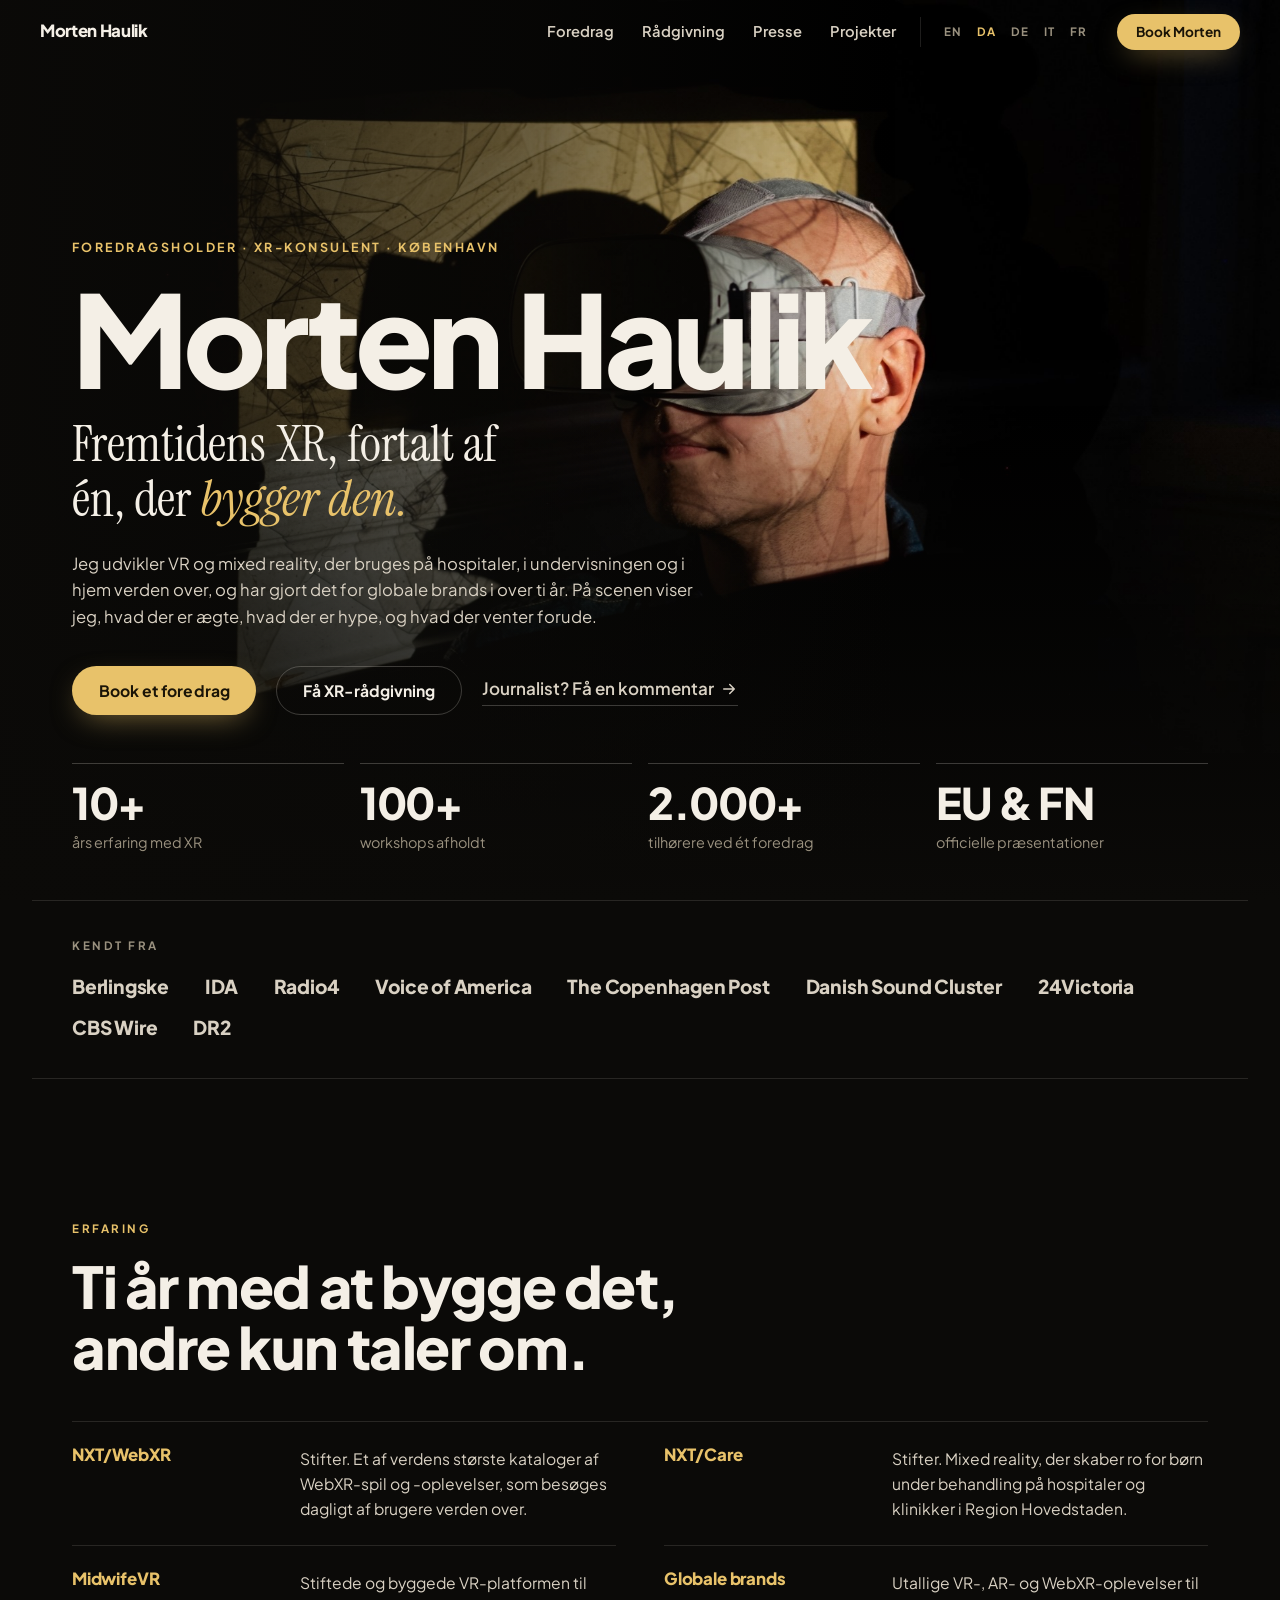
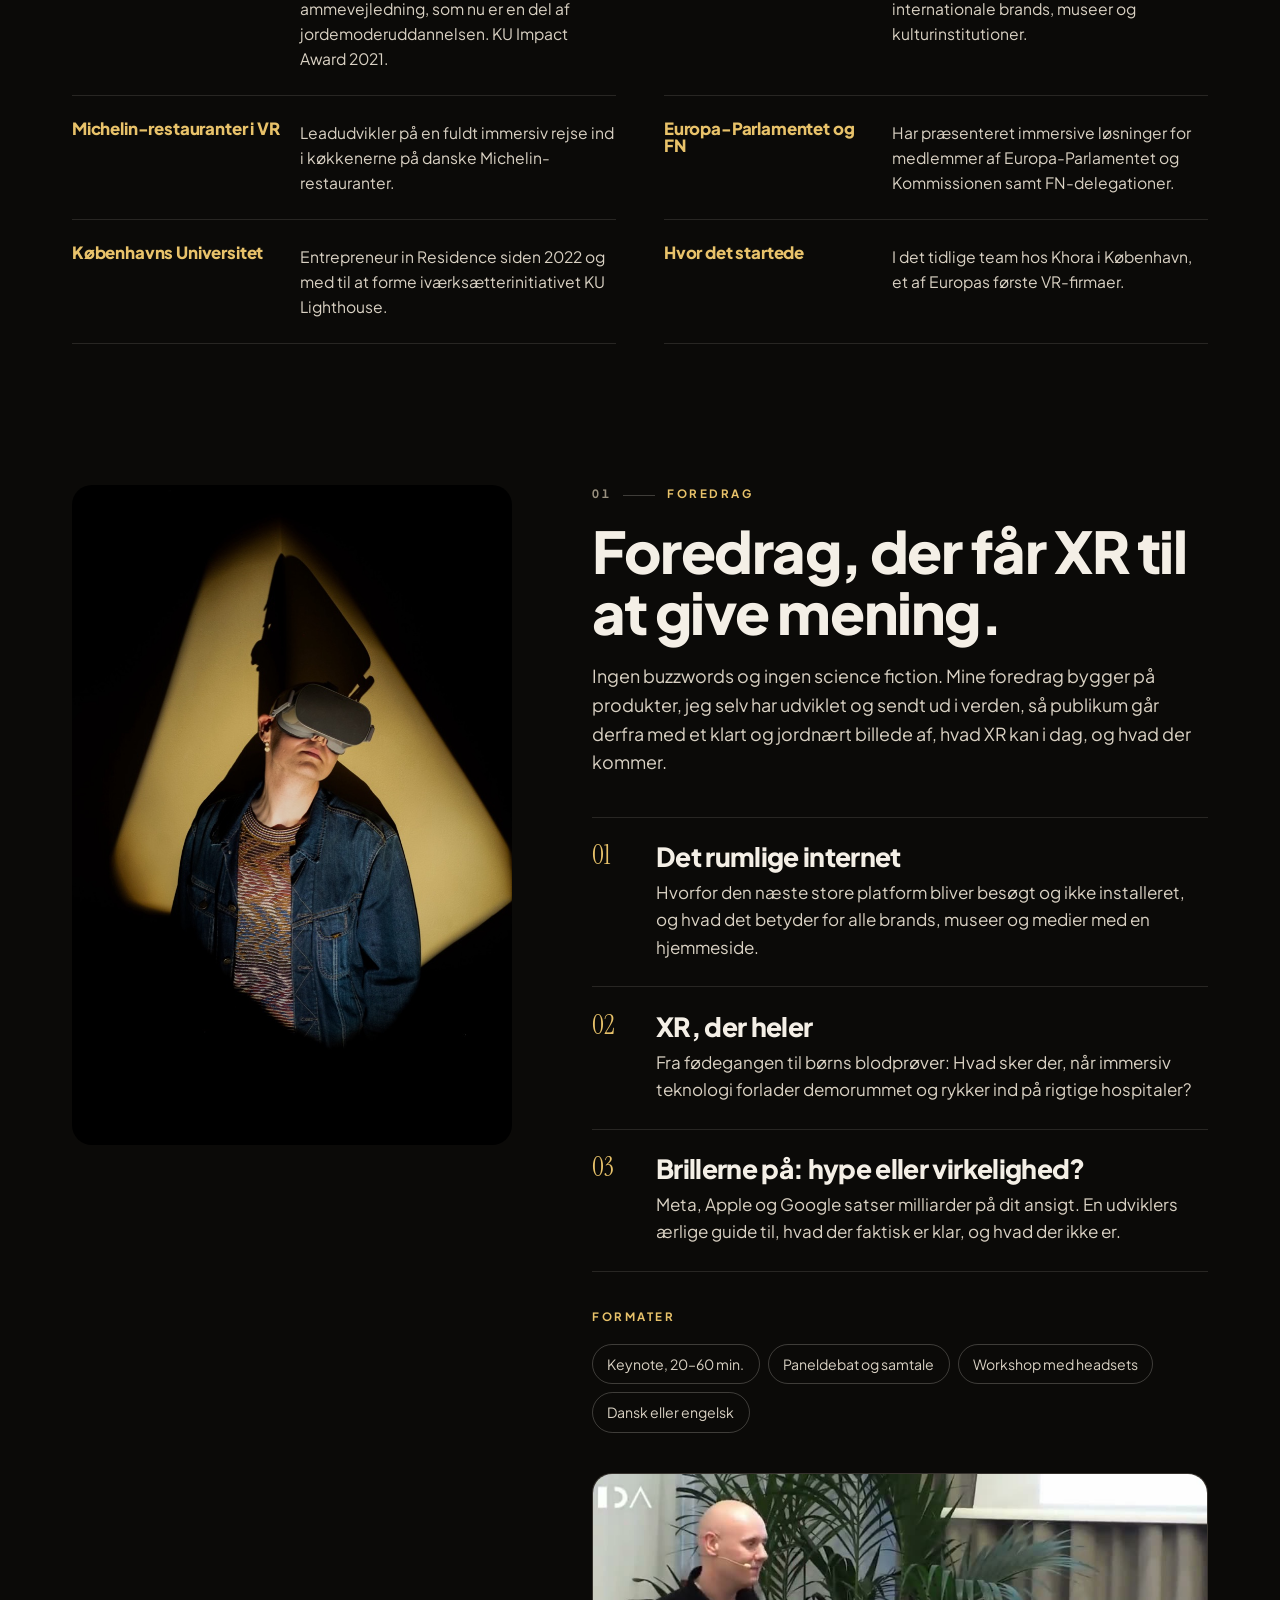
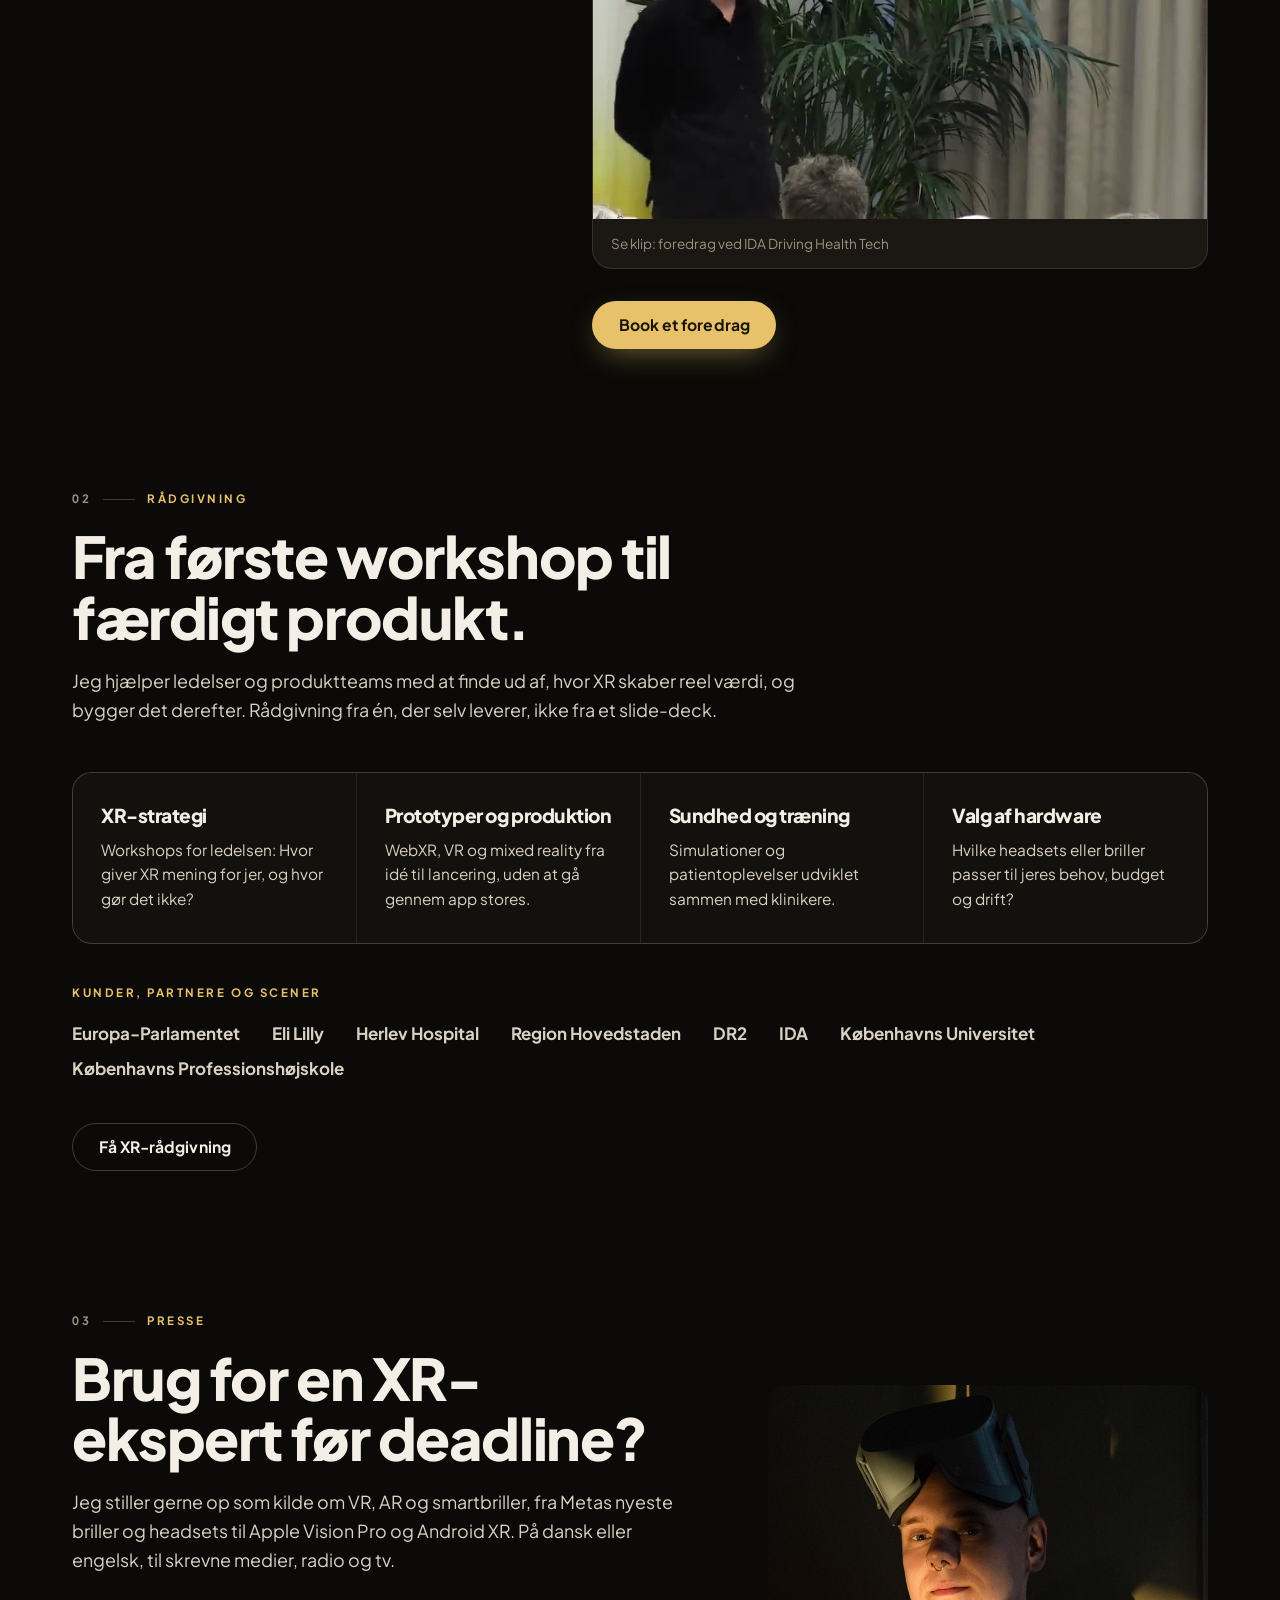
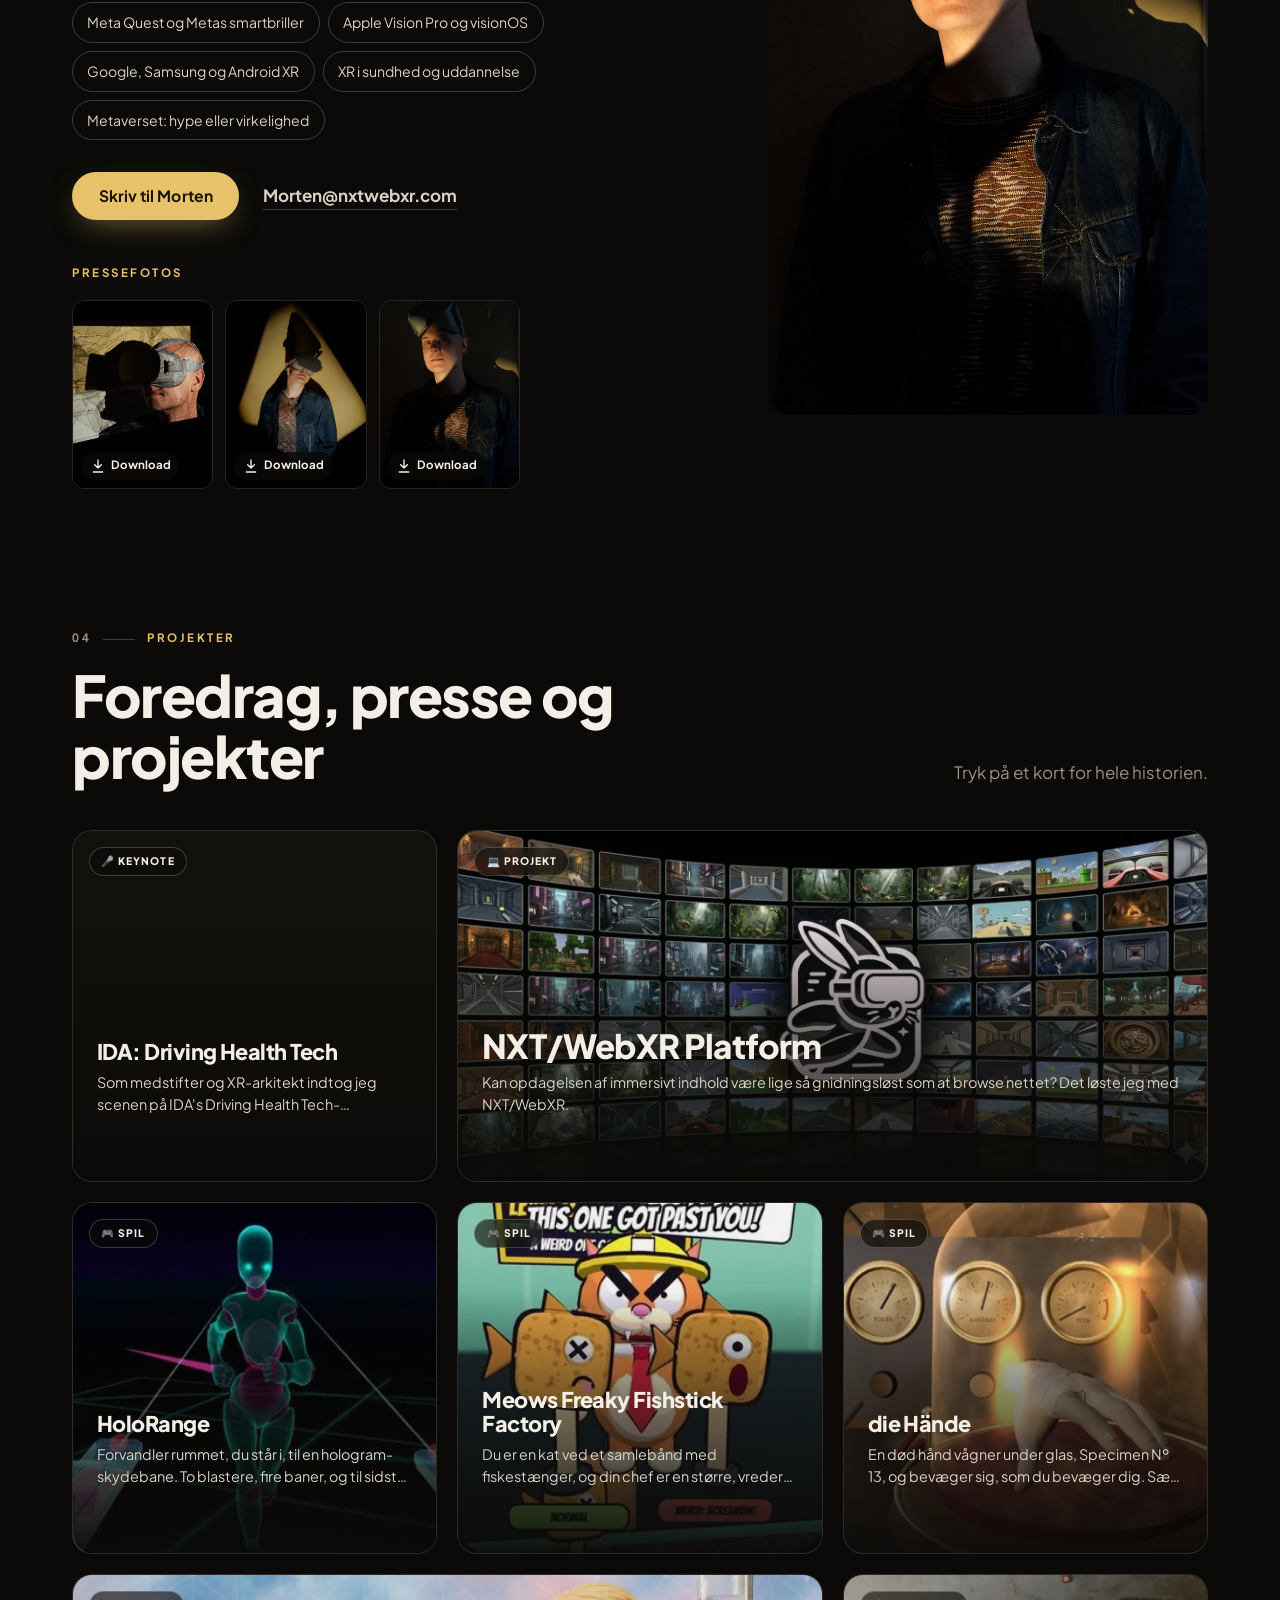
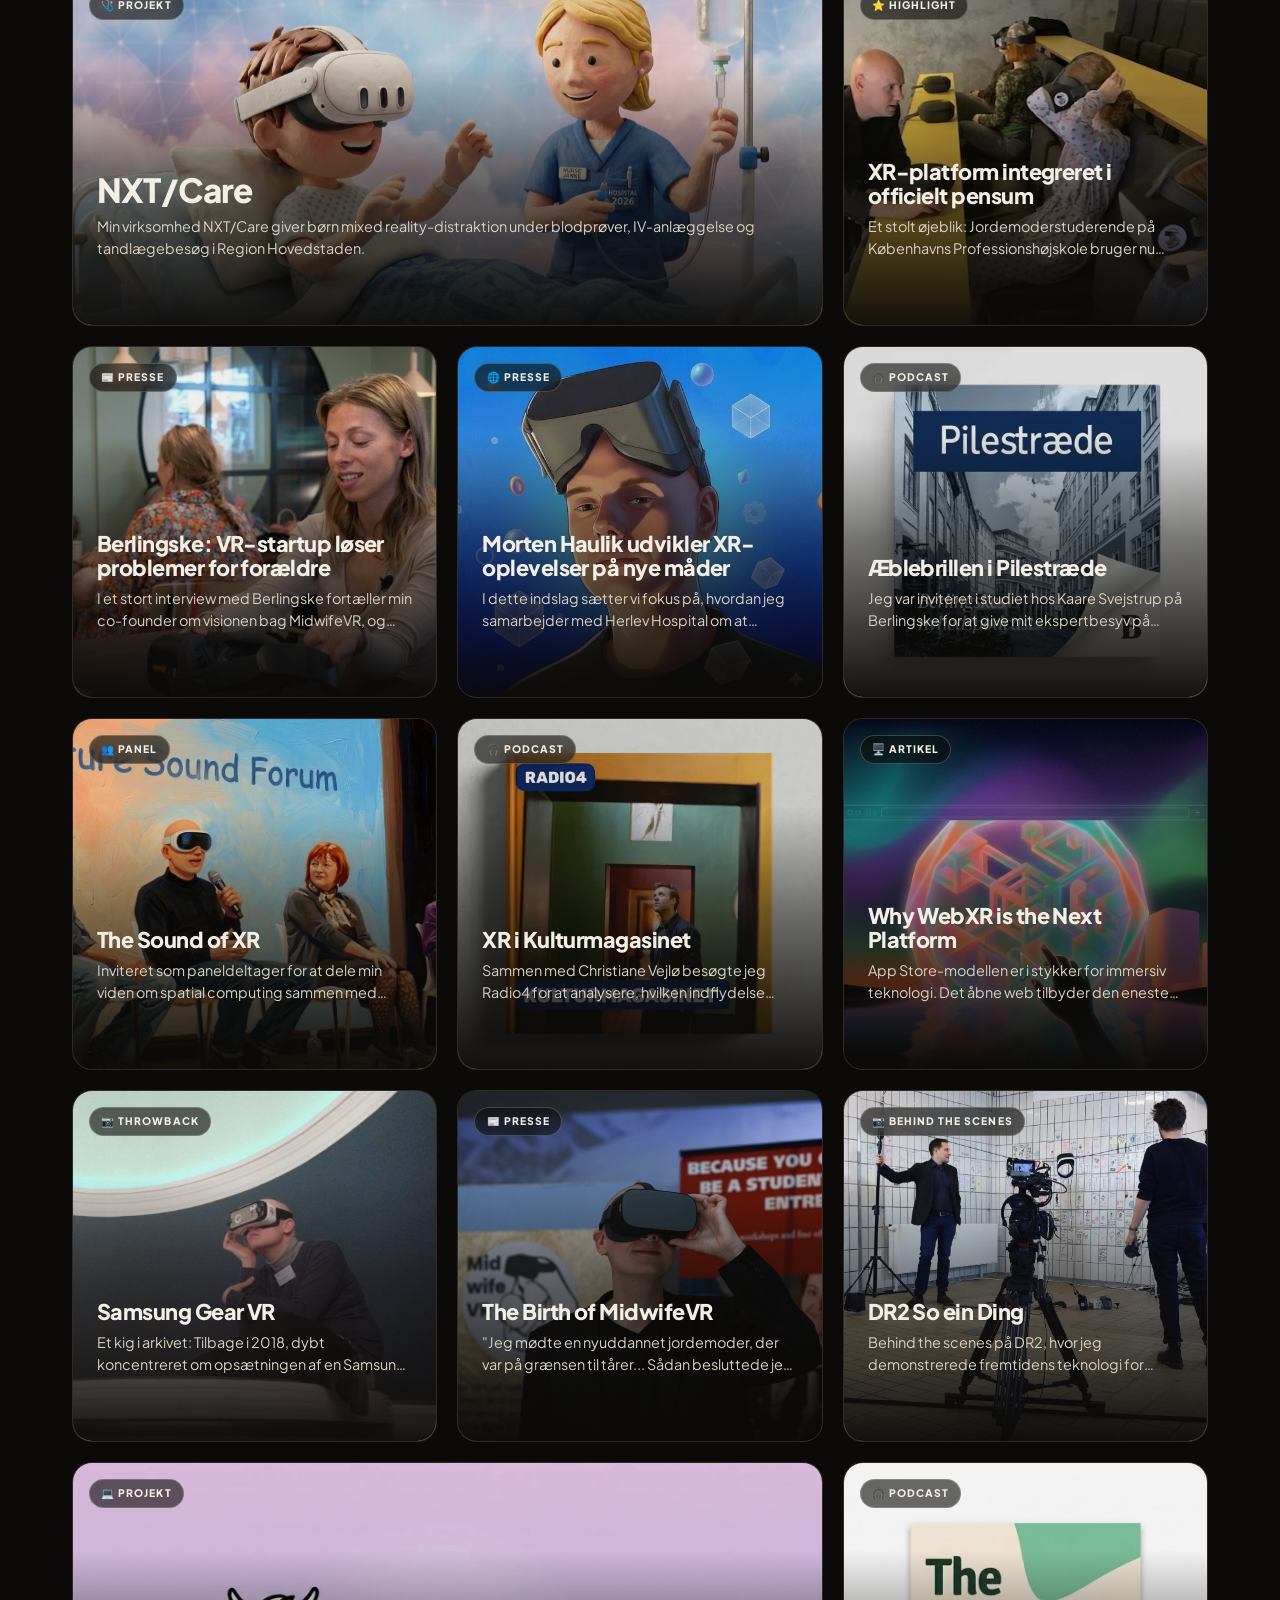
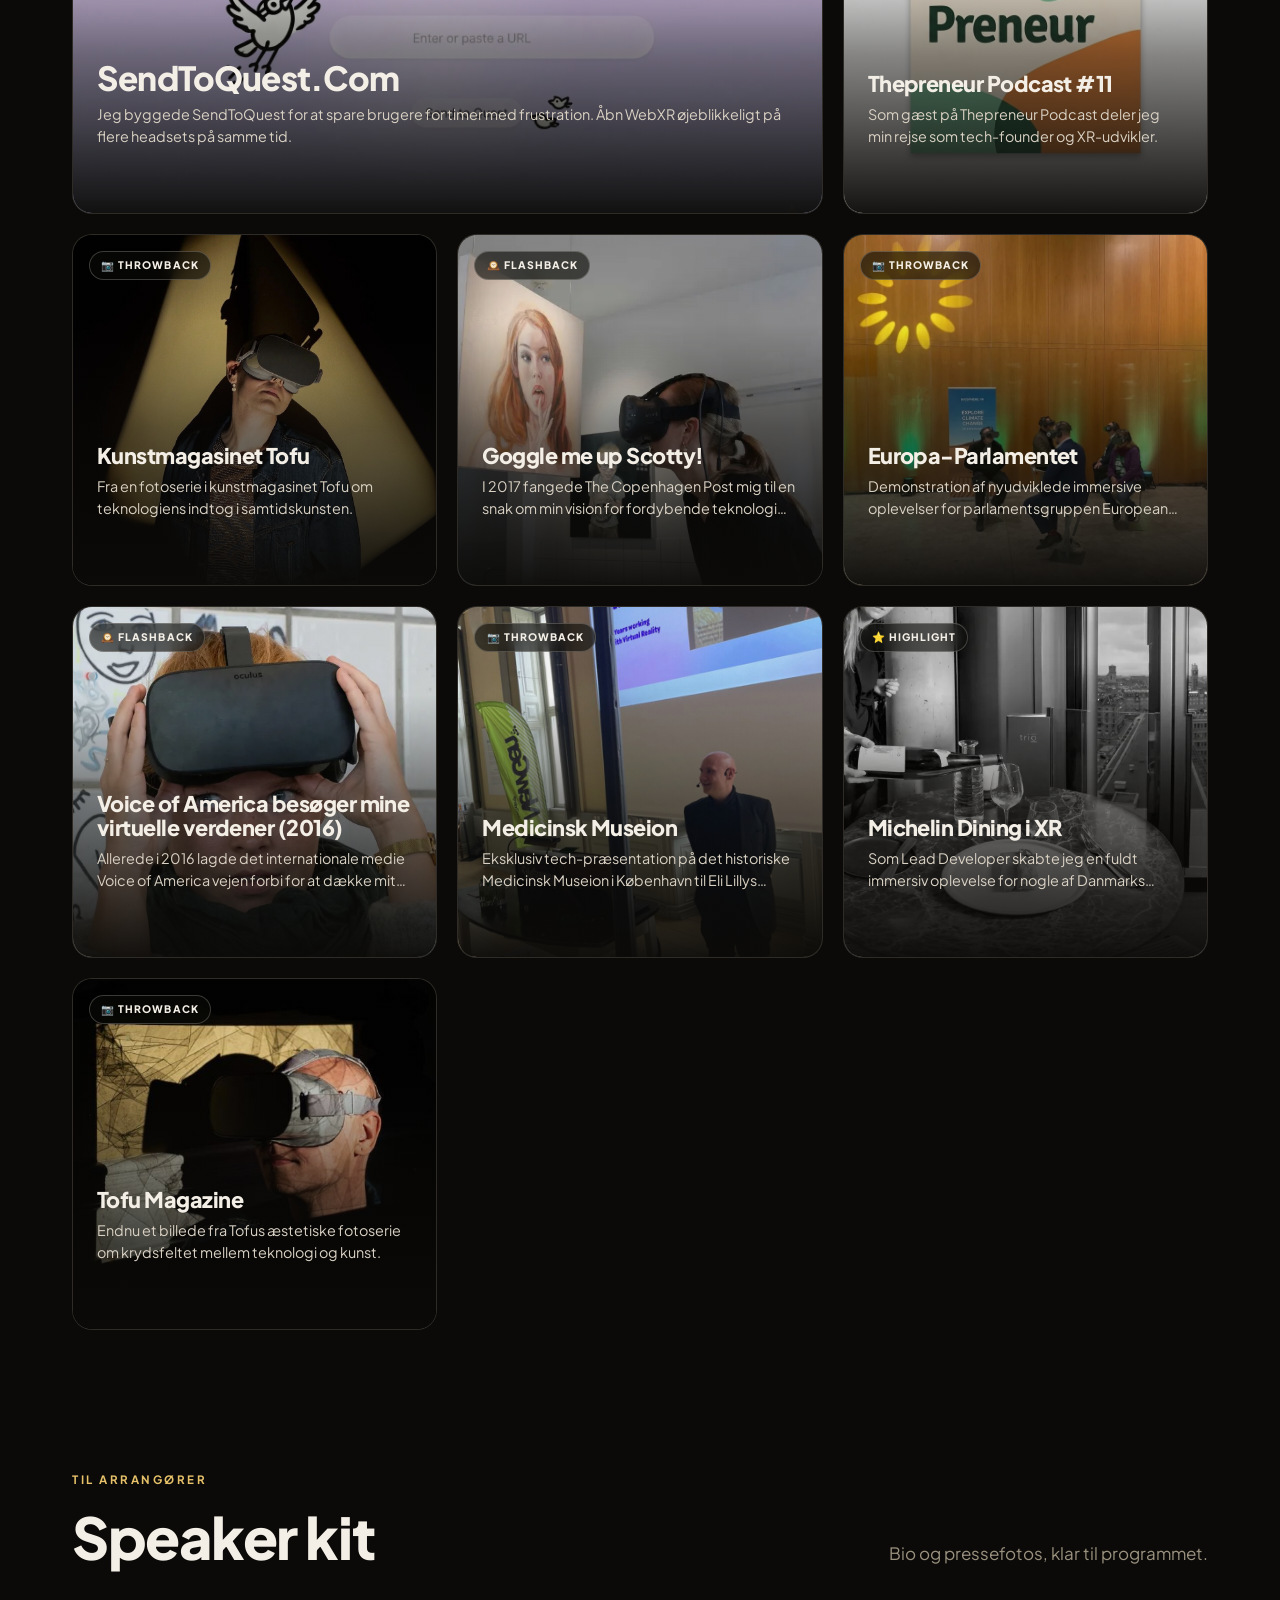
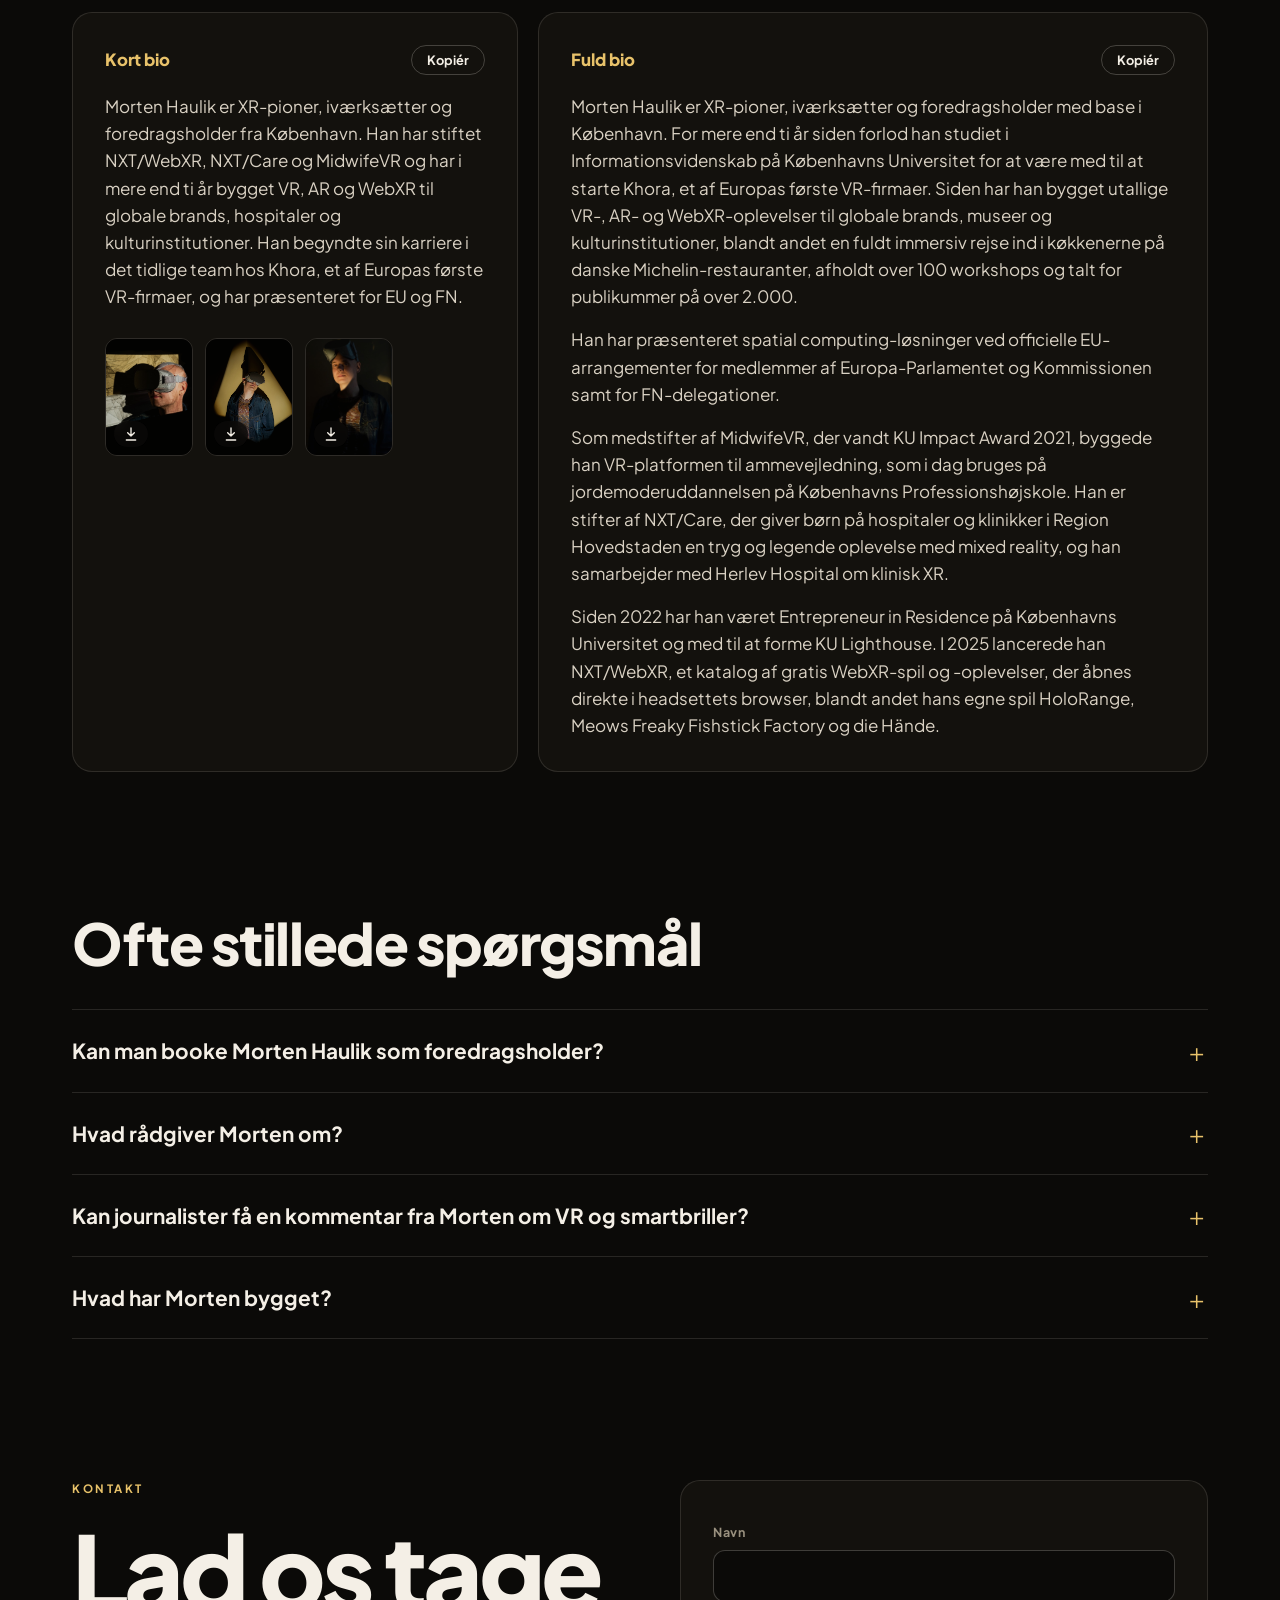
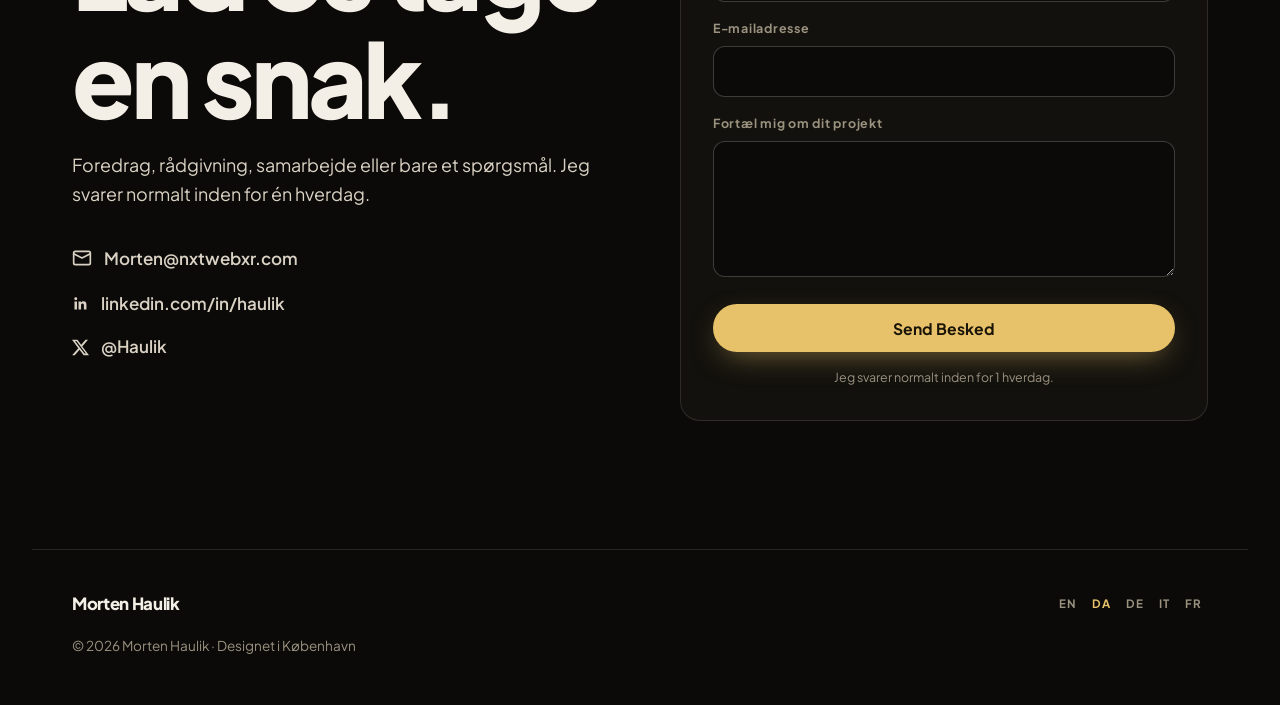
==== commit 1e97f5fe: "Lead hero and bios with current work; move Khora to career history Co-Authored-By: Claude Opus 5.5 <" ====
--- a/da/index.html
+++ b/da/index.html
@@ -5,7 +5,7 @@
 <meta name="viewport" content="width=device-width, initial-scale=1.0">
 <!-- Generated by build.js from data.js. Edit data.js, then run: node build.js -->
 <title>Morten Haulik | VR-ekspert, foredragsholder &amp; XR-konsulent</title>
-<meta name="description" content="VR-ekspert og foredragsholder fra København. Med til at starte Khora, et af Europas første VR-firmaer, og stifter af NXT/WebXR og NXT/Care. Book foredrag, få XR-rådgivning eller en ekspertkommentar.">
+<meta name="description" content="VR-ekspert og foredragsholder fra København, stifter af NXT/WebXR og NXT/Care. Book foredrag om VR, AR og smartbriller, få XR-rådgivning eller en ekspertkommentar.">
 <meta name="author" content="Morten Haulik">
 <meta name="robots" content="index, follow, max-image-preview:large, max-snippet:-1">
 <meta name="theme-color" content="#0b0a08">
@@ -21,7 +21,7 @@
 <meta property="og:type" content="profile">
 <meta property="og:site_name" content="Morten Haulik">
 <meta property="og:title" content="Morten Haulik | VR-ekspert, foredragsholder &amp; XR-konsulent">
-<meta property="og:description" content="VR-ekspert og foredragsholder fra København. Med til at starte Khora, et af Europas første VR-firmaer, og stifter af NXT/WebXR og NXT/Care. Book foredrag, få XR-rådgivning eller en ekspertkommentar.">
+<meta property="og:description" content="VR-ekspert og foredragsholder fra København, stifter af NXT/WebXR og NXT/Care. Book foredrag om VR, AR og smartbriller, få XR-rådgivning eller en ekspertkommentar.">
 <meta property="og:url" content="https://www.mortenhaulik.com/da/">
 <meta property="og:image" content="https://www.mortenhaulik.com/og-image.jpg">
 <meta property="og:image:width" content="1200">
@@ -38,7 +38,7 @@
 <meta name="twitter:site" content="@Haulik">
 <meta name="twitter:creator" content="@Haulik">
 <meta name="twitter:title" content="Morten Haulik | VR-ekspert, foredragsholder &amp; XR-konsulent">
-<meta name="twitter:description" content="VR-ekspert og foredragsholder fra København. Med til at starte Khora, et af Europas første VR-firmaer, og stifter af NXT/WebXR og NXT/Care. Book foredrag, få XR-rådgivning eller en ekspertkommentar.">
+<meta name="twitter:description" content="VR-ekspert og foredragsholder fra København, stifter af NXT/WebXR og NXT/Care. Book foredrag om VR, AR og smartbriller, få XR-rådgivning eller en ekspertkommentar.">
 <meta name="twitter:image" content="https://www.mortenhaulik.com/og-image.jpg">
 <meta name="twitter:image:alt" content="Morten Haulik, keynote speaker and XR consultant">
 
@@ -74,7 +74,7 @@
    "@id": "https://www.mortenhaulik.com/da/#profilepage",
    "url": "https://www.mortenhaulik.com/da/",
    "name": "Morten Haulik | VR-ekspert, foredragsholder & XR-konsulent",
-   "description": "VR-ekspert og foredragsholder fra København. Med til at starte Khora, et af Europas første VR-firmaer, og stifter af NXT/WebXR og NXT/Care. Book foredrag, få XR-rådgivning eller en ekspertkommentar.",
+   "description": "VR-ekspert og foredragsholder fra København, stifter af NXT/WebXR og NXT/Care. Book foredrag om VR, AR og smartbriller, få XR-rådgivning eller en ekspertkommentar.",
    "isPartOf": {
     "@id": "https://www.mortenhaulik.com/#website"
    },
@@ -135,7 +135,7 @@
      "@id": "https://nxtcare.eu/#organization"
     }
    ],
-   "description": "Morten Haulik is a Copenhagen-based XR pioneer, founder and keynote speaker. Part of the team that started Khora, one of Europe's first VR companies, he has spent more than a decade building VR, AR and WebXR for global brands, hospitals and cultural institutions. He is the founder of NXT/WebXR, NXT/Care and MidwifeVR, and has presented at EU and UN gatherings.",
+   "description": "Morten Haulik is a Copenhagen-based XR pioneer, founder and keynote speaker. He is the founder of NXT/WebXR, NXT/Care and MidwifeVR, and for more than a decade he has built VR, AR and WebXR for global brands, hospitals and cultural institutions. He began his career on the early team at Khora, one of Europe's first VR companies, and has presented at EU and UN gatherings.",
    "knowsAbout": [
     "Spatial Computing",
     "Extended Reality (XR)",
@@ -468,7 +468,7 @@
      "name": "Hvad har Morten bygget?",
      "acceptedAnswer": {
       "@type": "Answer",
-      "text": "Mere end ti års XR, begyndende med Khora, et af Europas første VR-firmaer, som han var med til at starte. Han har bygget utallige VR-, AR- og WebXR-oplevelser til globale brands, museer og kulturinstitutioner, blandt andet en VR-oplevelse med danske Michelin-restauranter, og har præsenteret immersive løsninger i Europa-Parlamentet. Han har stiftet MidwifeVR (KU Impact Award 2021, nu en del af jordemoderuddannelsen på Københavns Professionshøjskole), NXT/Care (mixed reality til børn på hospitaler) og NXT/WebXR (et af verdens største kataloger af WebXR-spil, herunder hans egne HoloRange, Meows Freaky Fishstick Factory og die Hände)."
+      "text": "Han har stiftet NXT/WebXR (et af verdens største kataloger af WebXR-spil, herunder hans egne HoloRange, Meows Freaky Fishstick Factory og die Hände), NXT/Care (mixed reality til børn på hospitaler) og MidwifeVR (KU Impact Award 2021, nu en del af jordemoderuddannelsen på Københavns Professionshøjskole). Gennem mere end ti år har han bygget utallige VR-, AR- og WebXR-oplevelser til globale brands, museer og kulturinstitutioner, blandt andet en VR-oplevelse med danske Michelin-restauranter, og præsenteret i Europa-Parlamentet. Karrieren begyndte i det tidlige team hos Khora, et af Europas første VR-firmaer."
      }
     }
    ]
@@ -502,7 +502,7 @@
       <p class="eyebrow reveal">Foredragsholder · XR-konsulent · København</p>
       <h1 id="hero-title" class="reveal">Morten Haulik</h1>
       <p class="tagline reveal">Fremtidens XR, fortalt af én, der <em>bygger den.</em></p>
-      <p class="hero-sub reveal">Jeg var med til at starte Khora, et af Europas første VR-firmaer, og har i over ti år bygget XR til globale brands, hospitaler og kulturinstitutioner. På scenen viser jeg, hvad der er ægte, hvad der er hype, og hvad der venter forude.</p>
+      <p class="hero-sub reveal">Jeg udvikler VR og mixed reality, der bruges på hospitaler, i undervisningen og i hjem verden over, og har gjort det for globale brands i over ti år. På scenen viser jeg, hvad der er ægte, hvad der er hype, og hvad der venter forude.</p>
       <div class="hero-ctas reveal">
         <button class="btn btn-gold" type="button" data-open-booking>Book et foredrag</button>
         <a class="btn btn-line" href="#contact">Få XR-rådgivning</a>
@@ -530,14 +530,14 @@
       </div>
     </div>
     <ol class="track-list">
-      <li class="reveal"><h3>Khora</h3><p>Med til at starte Khora i København, et af Europas første VR-firmaer.</p></li>
+      <li class="reveal"><h3>NXT/WebXR</h3><p>Stifter. Et af verdens største kataloger af WebXR-spil og -oplevelser, som besøges dagligt af brugere verden over.</p></li>
+      <li class="reveal"><h3>NXT/Care</h3><p>Stifter. Mixed reality, der skaber ro for børn under behandling på hospitaler og klinikker i Region Hovedstaden.</p></li>
+      <li class="reveal"><h3>MidwifeVR</h3><p>Stiftede og byggede VR-platformen til ammevejledning, som nu er en del af jordemoderuddannelsen. KU Impact Award 2021.</p></li>
       <li class="reveal"><h3>Globale brands</h3><p>Utallige VR-, AR- og WebXR-oplevelser til internationale brands, museer og kulturinstitutioner.</p></li>
       <li class="reveal"><h3>Michelin-restauranter i VR</h3><p>Leadudvikler på en fuldt immersiv rejse ind i køkkenerne på danske Michelin-restauranter.</p></li>
       <li class="reveal"><h3>Europa-Parlamentet og FN</h3><p>Har præsenteret immersive løsninger for medlemmer af Europa-Parlamentet og Kommissionen samt FN-delegationer.</p></li>
-      <li class="reveal"><h3>MidwifeVR</h3><p>Stiftede og byggede VR-platformen til ammevejledning, som nu er en del af jordemoderuddannelsen. KU Impact Award 2021.</p></li>
-      <li class="reveal"><h3>NXT/Care</h3><p>Stifter. Mixed reality, der skaber ro for børn under behandling på hospitaler og klinikker i Region Hovedstaden.</p></li>
-      <li class="reveal"><h3>NXT/WebXR</h3><p>Stifter. Et af verdens største kataloger af WebXR-spil og -oplevelser, som besøges dagligt af brugere verden over.</p></li>
       <li class="reveal"><h3>Københavns Universitet</h3><p>Entrepreneur in Residence siden 2022 og med til at forme iværksætterinitiativet KU Lighthouse.</p></li>
+      <li class="reveal"><h3>Hvor det startede</h3><p>I det tidlige team hos Khora i København, et af Europas første VR-firmaer.</p></li>
     </ol>
   </section>
 
@@ -580,7 +580,7 @@
     </div>
     <div class="partners reveal">
       <p class="label">Kunder, partnere og scener</p>
-      <ul><li>Khora</li><li>Europa-Parlamentet</li><li>Eli Lilly</li><li>Herlev Hospital</li><li>Region Hovedstaden</li><li>DR2</li><li>IDA</li><li>Københavns Universitet</li><li>Københavns Professionshøjskole</li></ul>
+      <ul><li>Europa-Parlamentet</li><li>Eli Lilly</li><li>Herlev Hospital</li><li>Region Hovedstaden</li><li>DR2</li><li>IDA</li><li>Københavns Universitet</li><li>Københavns Professionshøjskole</li></ul>
     </div>
     <a class="btn btn-line reveal" href="#contact">Få XR-rådgivning</a>
   </section>
@@ -855,7 +855,7 @@
     <div class="kit-grid">
       <div class="panel reveal">
         <div class="panel-head"><h3>Kort bio</h3><button class="copy" type="button" data-copy="kit-short" data-done="Kopieret ✓">Kopiér</button></div>
-        <p id="kit-short">Morten Haulik er XR-pioner, iværksætter og foredragsholder fra København. Han var med til at starte Khora, et af Europas første VR-firmaer, og har i mere end ti år bygget VR, AR og WebXR til globale brands, hospitaler og kulturinstitutioner. Han har stiftet NXT/WebXR, NXT/Care og MidwifeVR og har præsenteret for EU og FN.</p>
+        <p id="kit-short">Morten Haulik er XR-pioner, iværksætter og foredragsholder fra København. Han har stiftet NXT/WebXR, NXT/Care og MidwifeVR og har i mere end ti år bygget VR, AR og WebXR til globale brands, hospitaler og kulturinstitutioner. Han begyndte sin karriere i det tidlige team hos Khora, et af Europas første VR-firmaer, og har præsenteret for EU og FN.</p>
         <ul class="photo-dl small">
           <li><a href="/press/morten-haulik-1.jpg" download><img src="/press/morten-haulik-1.jpg" alt="Morten Haulik press photo 1" loading="lazy" decoding="async"><span><svg width="16" height="16" viewBox="0 0 24 24" fill="none" stroke="currentColor" stroke-width="2" stroke-linecap="round" stroke-linejoin="round" aria-hidden="true"><path d="M12 3v12M7 10l5 5 5-5M5 21h14"/></svg></span></a></li>
           <li><a href="/press/morten-haulik-2.jpg" download><img src="/press/morten-haulik-2.jpg" alt="Morten Haulik press photo 2" loading="lazy" decoding="async"><span><svg width="16" height="16" viewBox="0 0 24 24" fill="none" stroke="currentColor" stroke-width="2" stroke-linecap="round" stroke-linejoin="round" aria-hidden="true"><path d="M12 3v12M7 10l5 5 5-5M5 21h14"/></svg></span></a></li>
@@ -875,7 +875,7 @@
       <details class="reveal"><summary>Kan man booke Morten Haulik som foredragsholder?</summary><p>Ja. Morten holder foredrag, keynotes, paneldebatter og workshops om XR, VR, mixed reality og smartbriller for konferencer, virksomheder og uddannelser, på dansk eller engelsk. Brug bookingformularen her på siden, eller skriv til Morten@nxtwebxr.com.</p></details>
       <details class="reveal"><summary>Hvad rådgiver Morten om?</summary><p>XR-strategi, udvikling i WebXR, VR og mixed reality, simulationer til sundhed og træning samt valg af hardware. Han arbejder med virksomheder, hospitaler, museer og uddannelser, fra første workshop til færdigt produkt.</p></details>
       <details class="reveal"><summary>Kan journalister få en kommentar fra Morten om VR og smartbriller?</summary><p>Ja. Morten stiller op som ekspertkilde om Meta Quest og Metas smartbriller, Apple Vision Pro, Android XR og XR-branchen generelt, på dansk eller engelsk. Skriv til Morten@nxtwebxr.com.</p></details>
-      <details class="reveal"><summary>Hvad har Morten bygget?</summary><p>Mere end ti års XR, begyndende med Khora, et af Europas første VR-firmaer, som han var med til at starte. Han har bygget utallige VR-, AR- og WebXR-oplevelser til globale brands, museer og kulturinstitutioner, blandt andet en VR-oplevelse med danske Michelin-restauranter, og har præsenteret immersive løsninger i Europa-Parlamentet. Han har stiftet MidwifeVR (KU Impact Award 2021, nu en del af jordemoderuddannelsen på Københavns Professionshøjskole), NXT/Care (mixed reality til børn på hospitaler) og NXT/WebXR (et af verdens største kataloger af WebXR-spil, herunder hans egne HoloRange, Meows Freaky Fishstick Factory og die Hände).</p></details>
+      <details class="reveal"><summary>Hvad har Morten bygget?</summary><p>Han har stiftet NXT/WebXR (et af verdens største kataloger af WebXR-spil, herunder hans egne HoloRange, Meows Freaky Fishstick Factory og die Hände), NXT/Care (mixed reality til børn på hospitaler) og MidwifeVR (KU Impact Award 2021, nu en del af jordemoderuddannelsen på Københavns Professionshøjskole). Gennem mere end ti år har han bygget utallige VR-, AR- og WebXR-oplevelser til globale brands, museer og kulturinstitutioner, blandt andet en VR-oplevelse med danske Michelin-restauranter, og præsenteret i Europa-Parlamentet. Karrieren begyndte i det tidlige team hos Khora, et af Europas første VR-firmaer.</p></details>
     </div>
   </section>
 
@@ -947,7 +947,7 @@
   </div>
 </dialog>
 
-<script src="/data.js?v=2a487493" defer></script>
+<script src="/data.js?v=ccf0f547" defer></script>
 <script src="/main.js?v=3a068b97" defer></script>
 </body>
 </html>
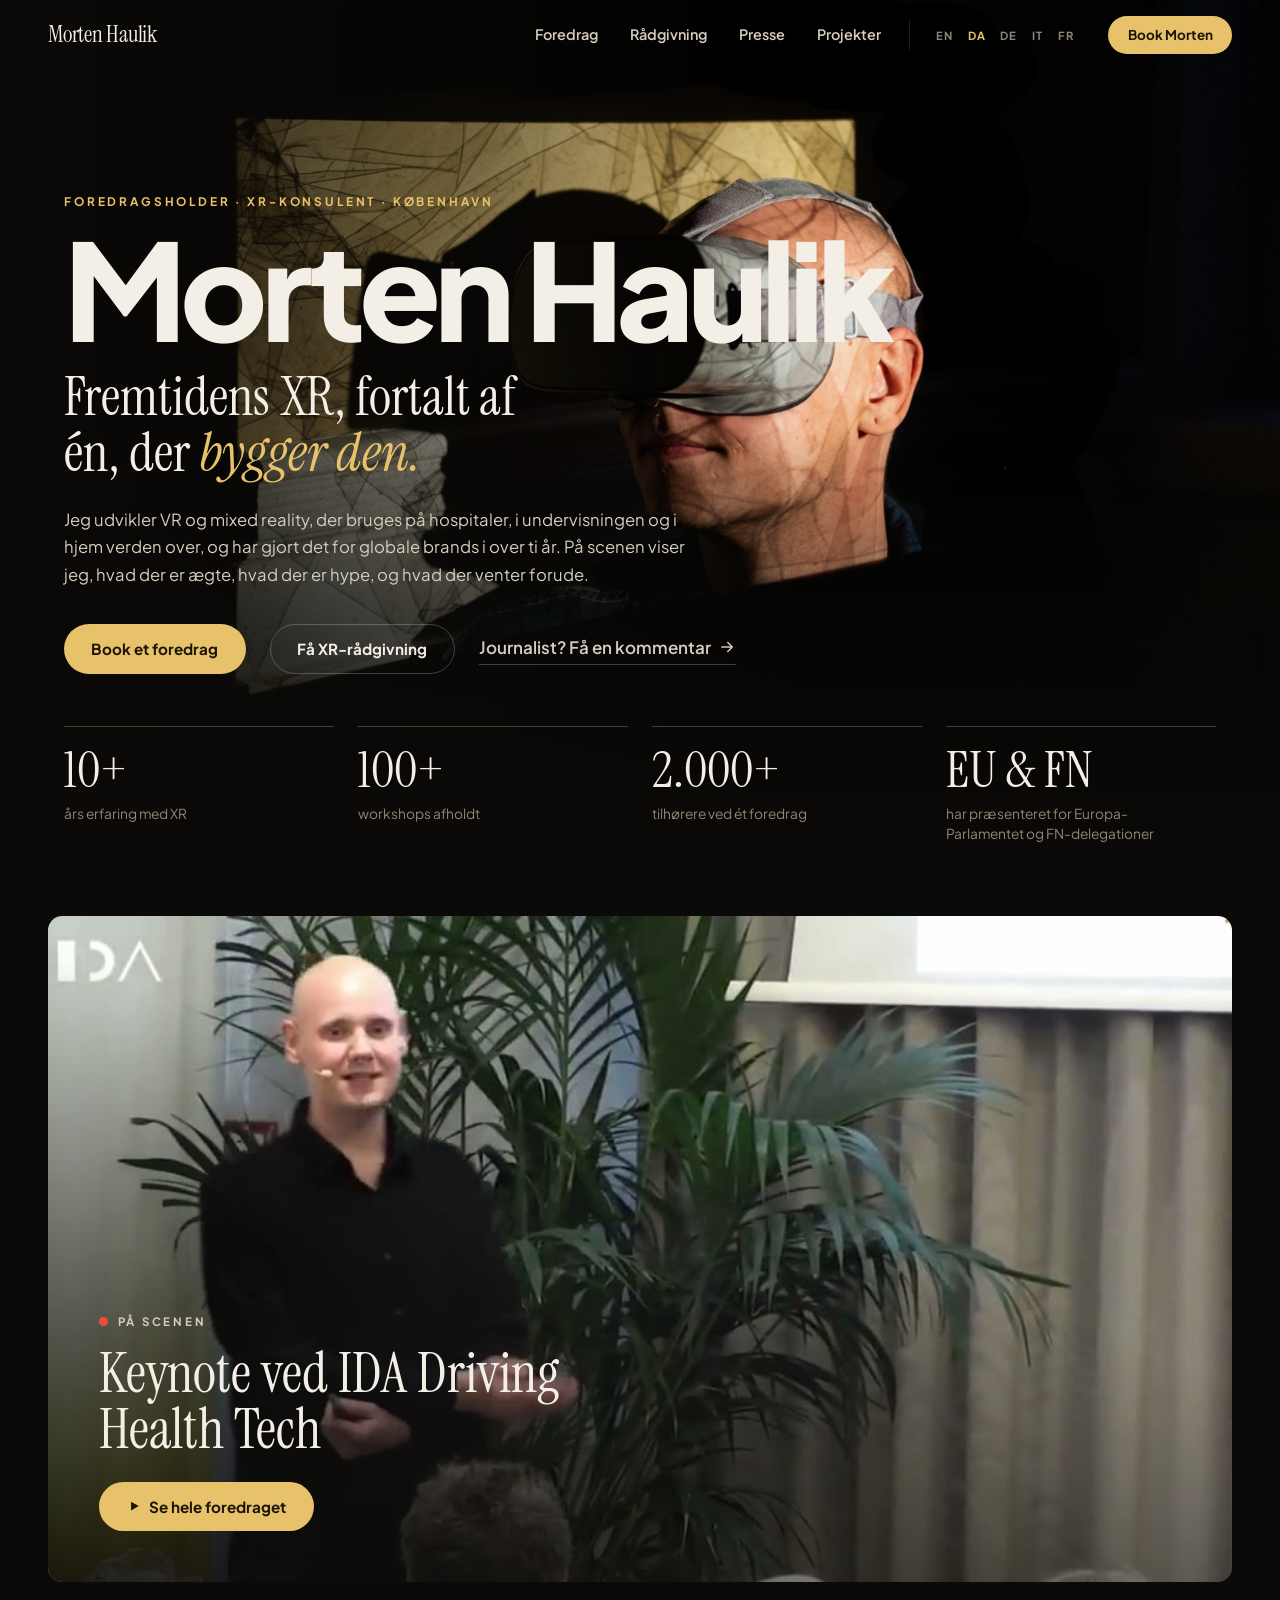
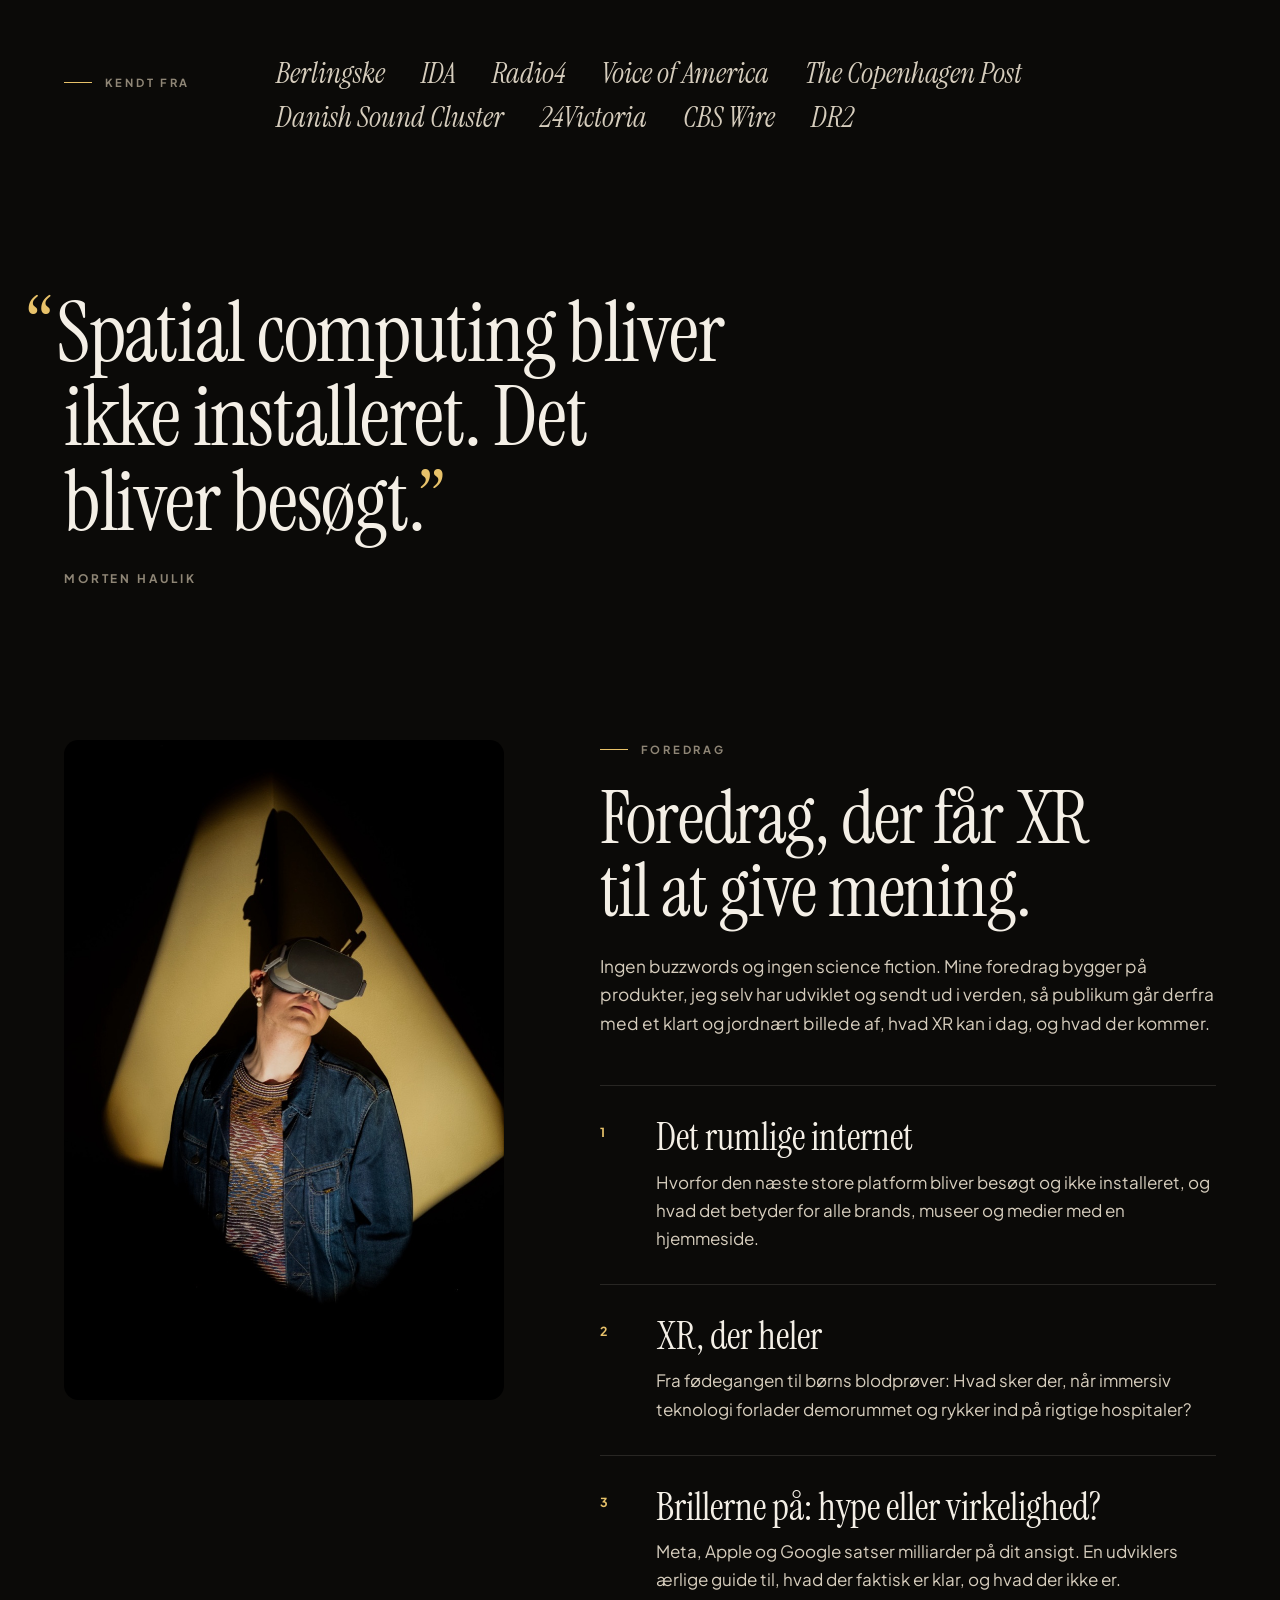
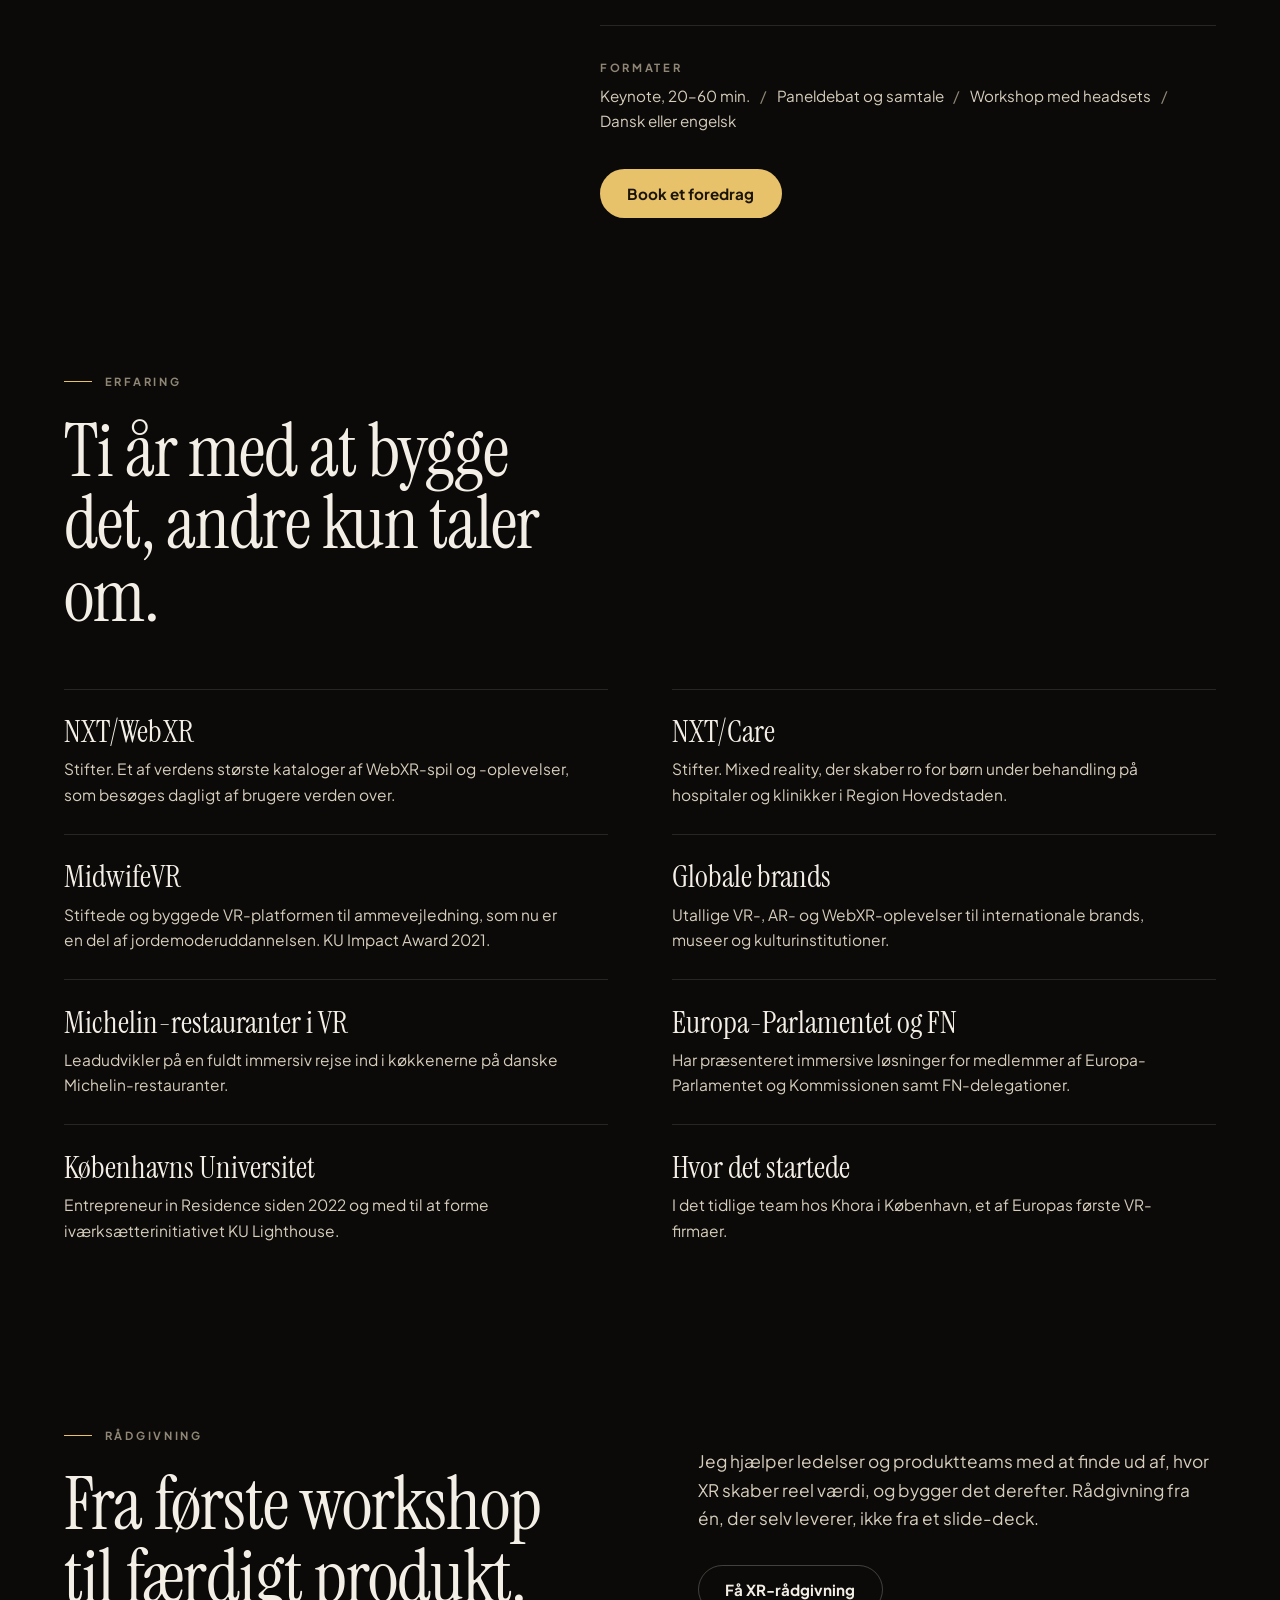
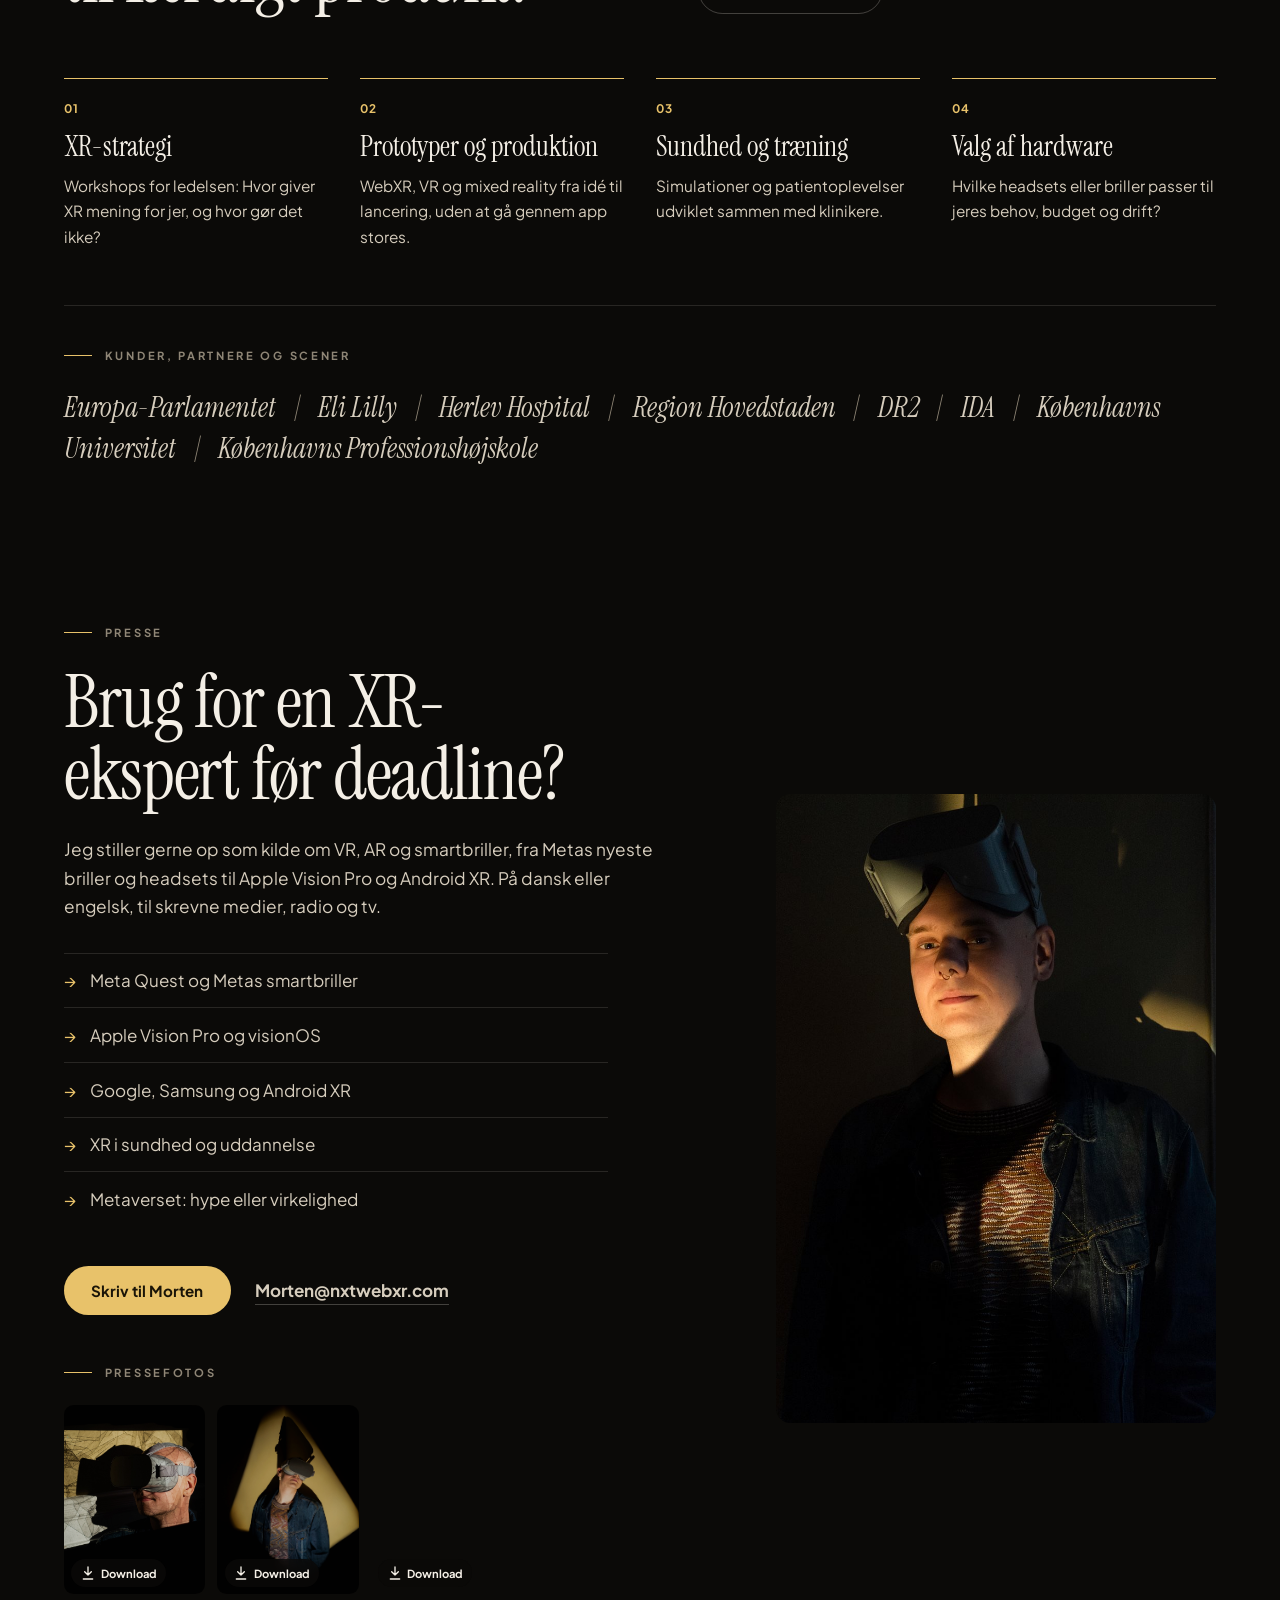
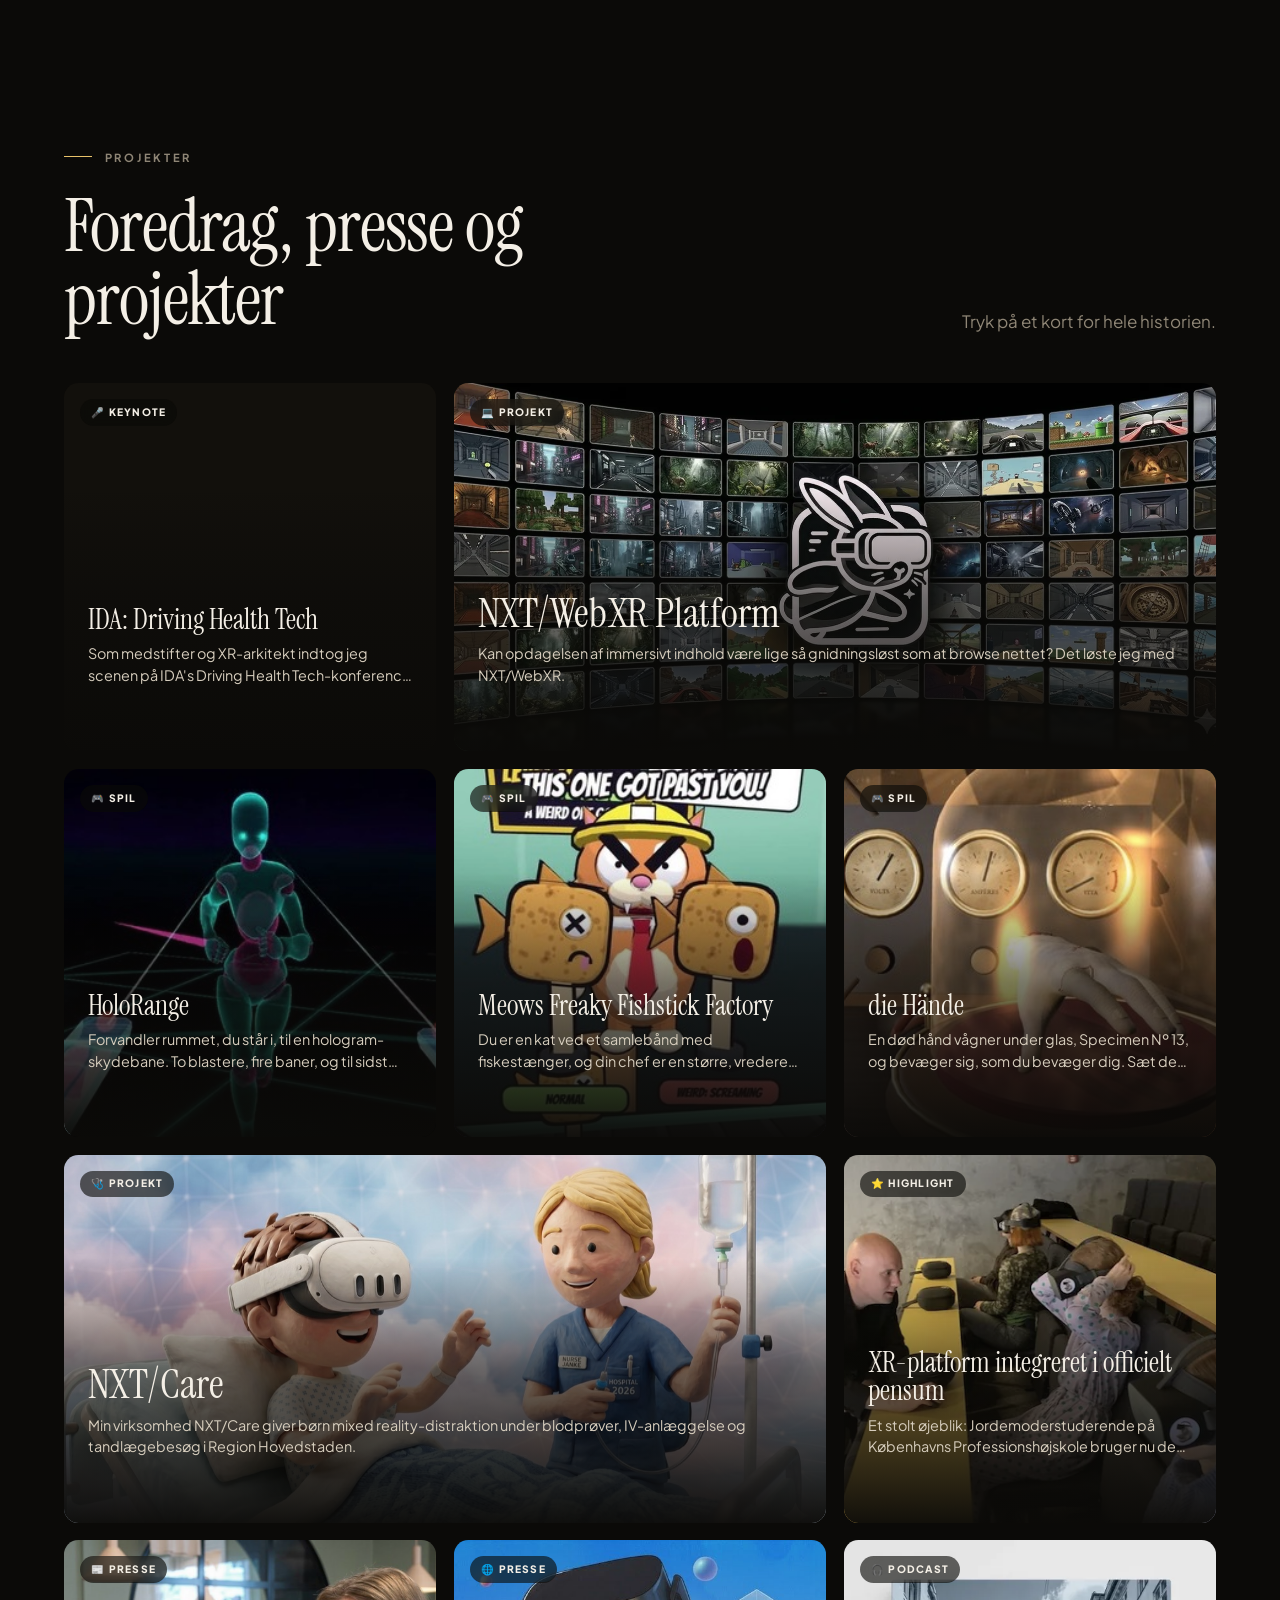
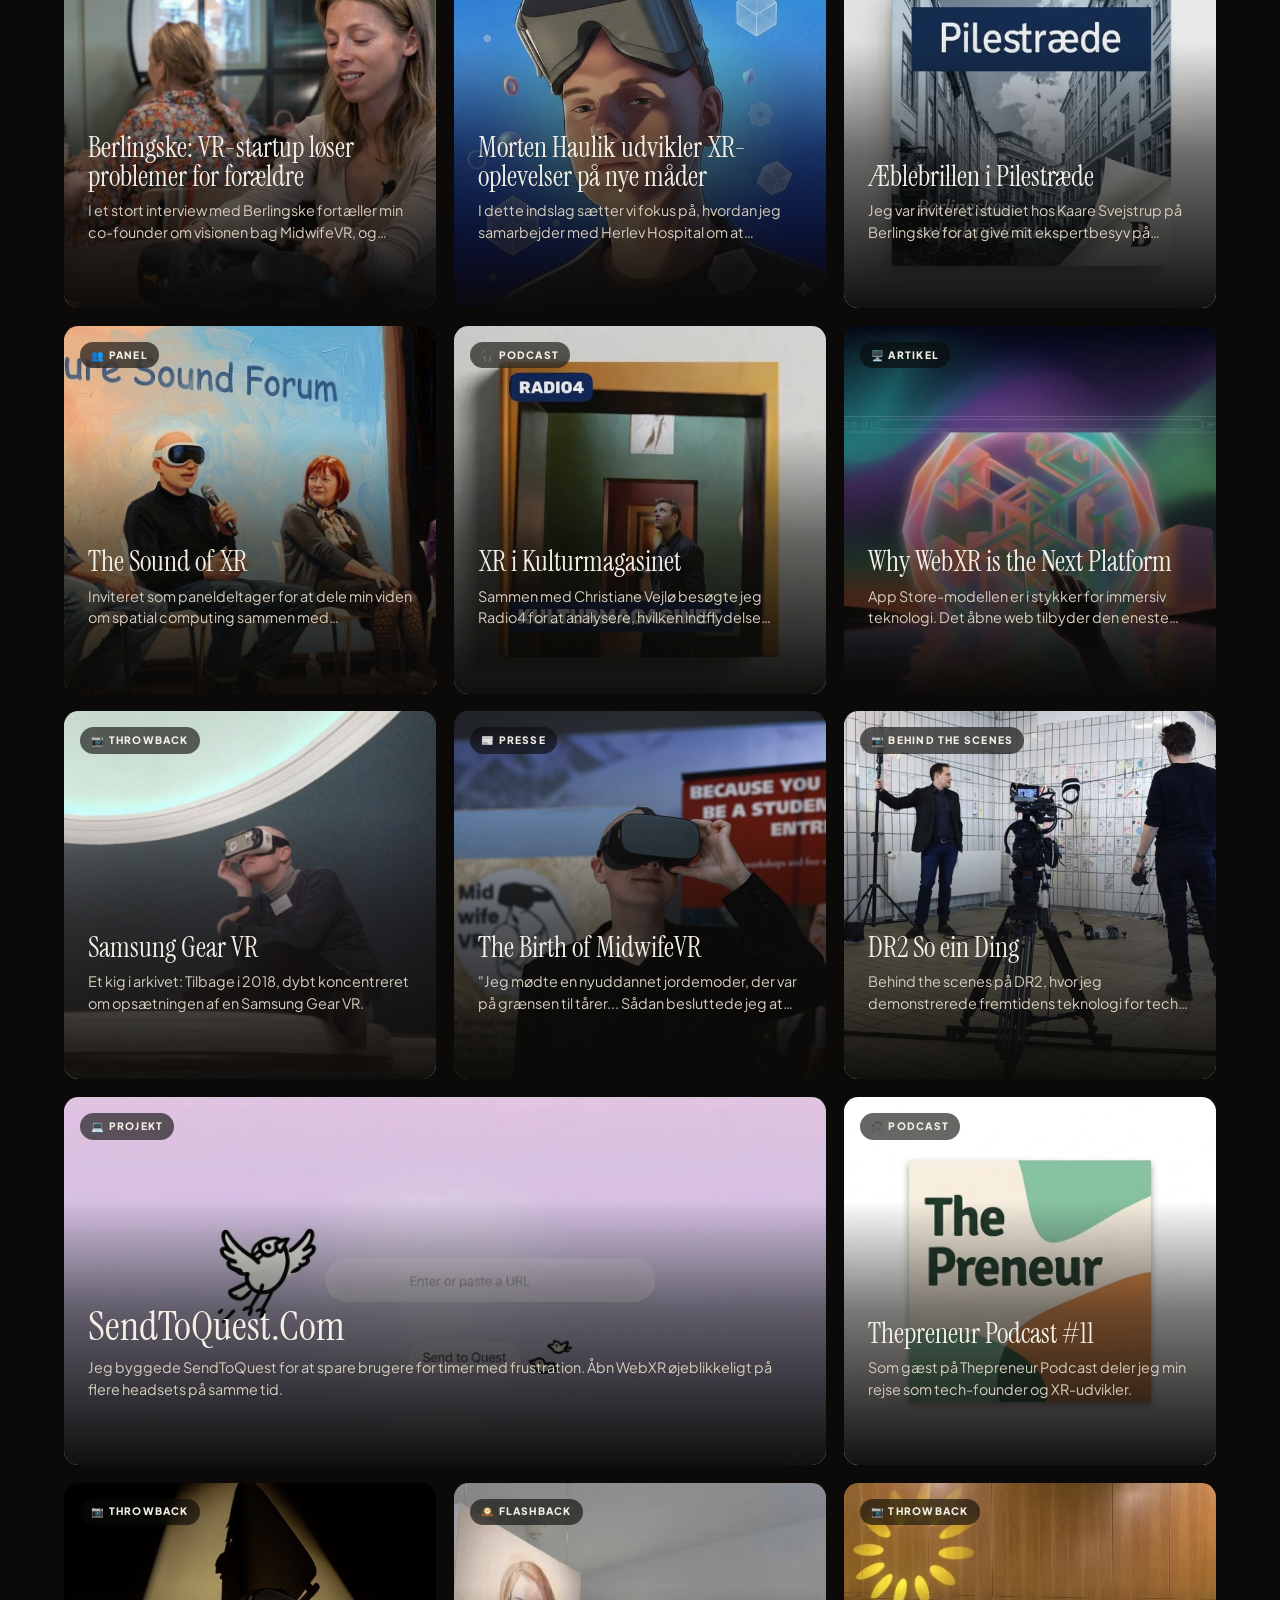
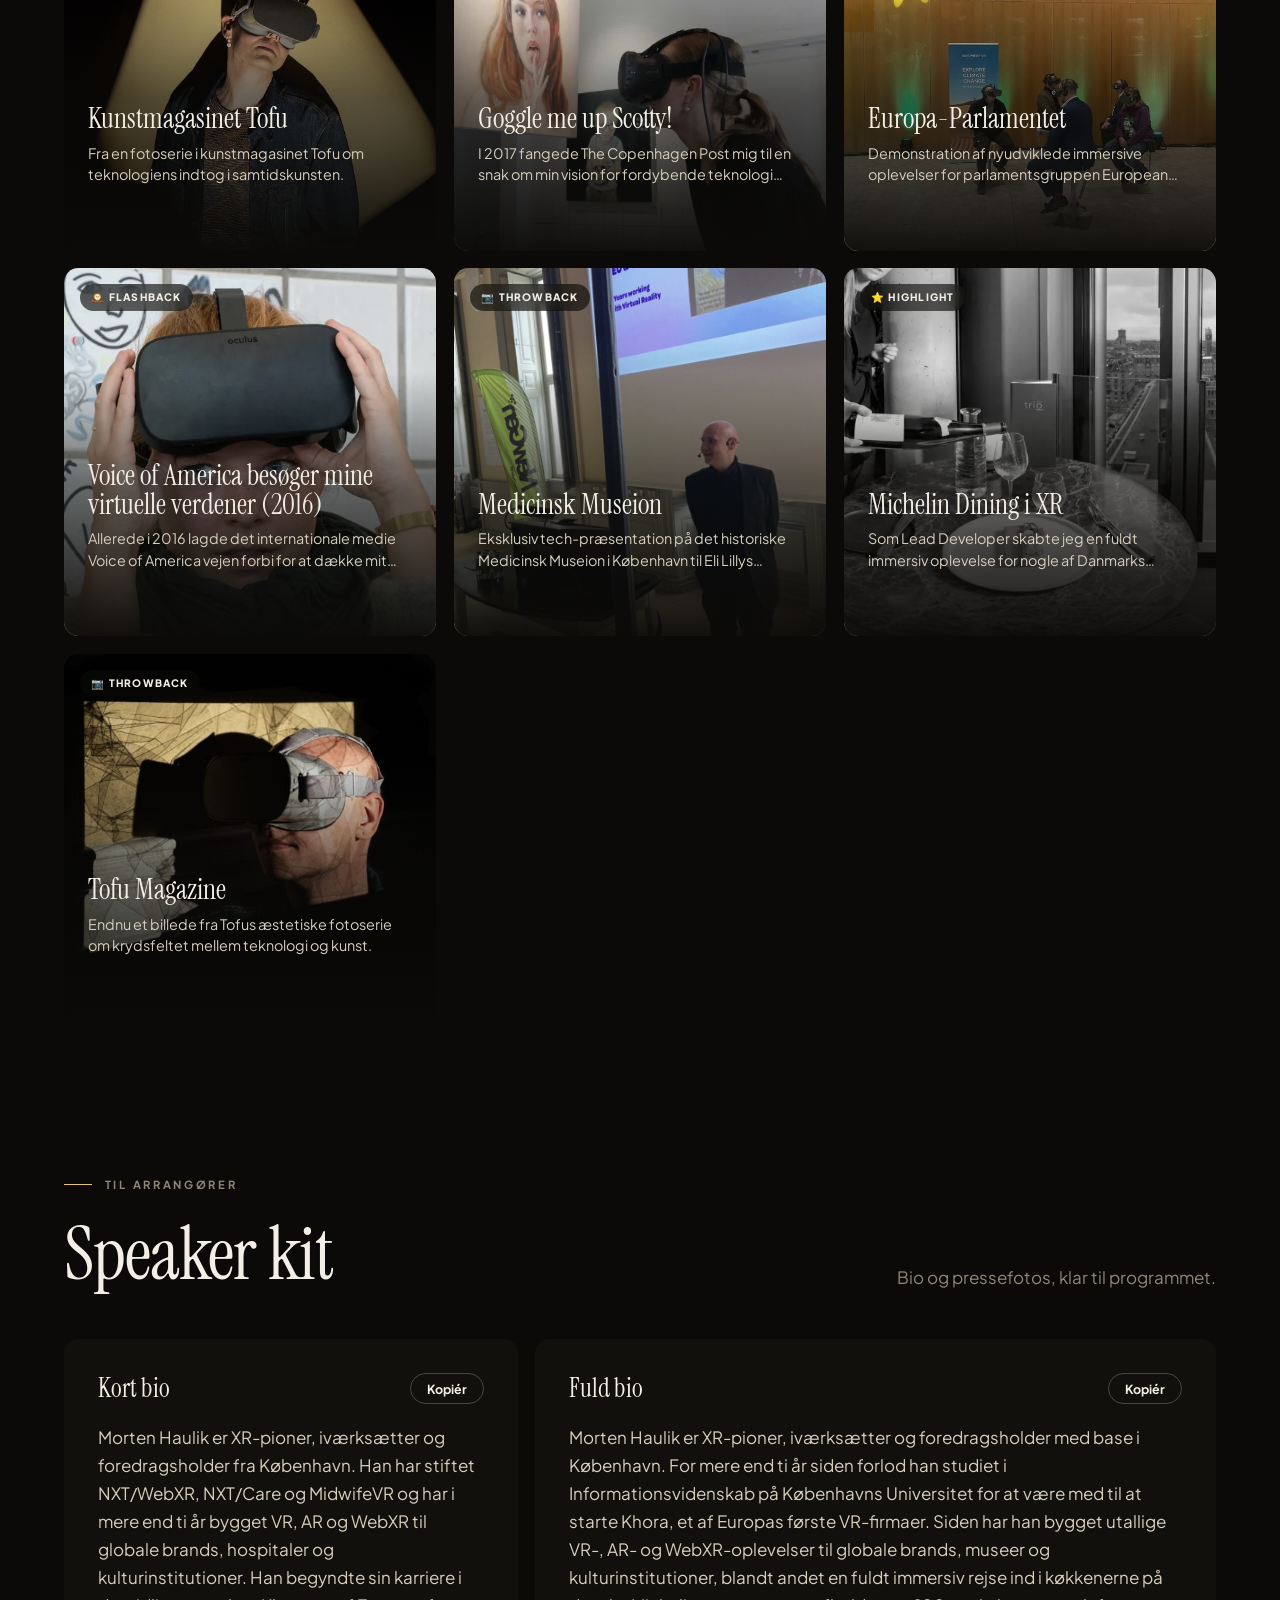
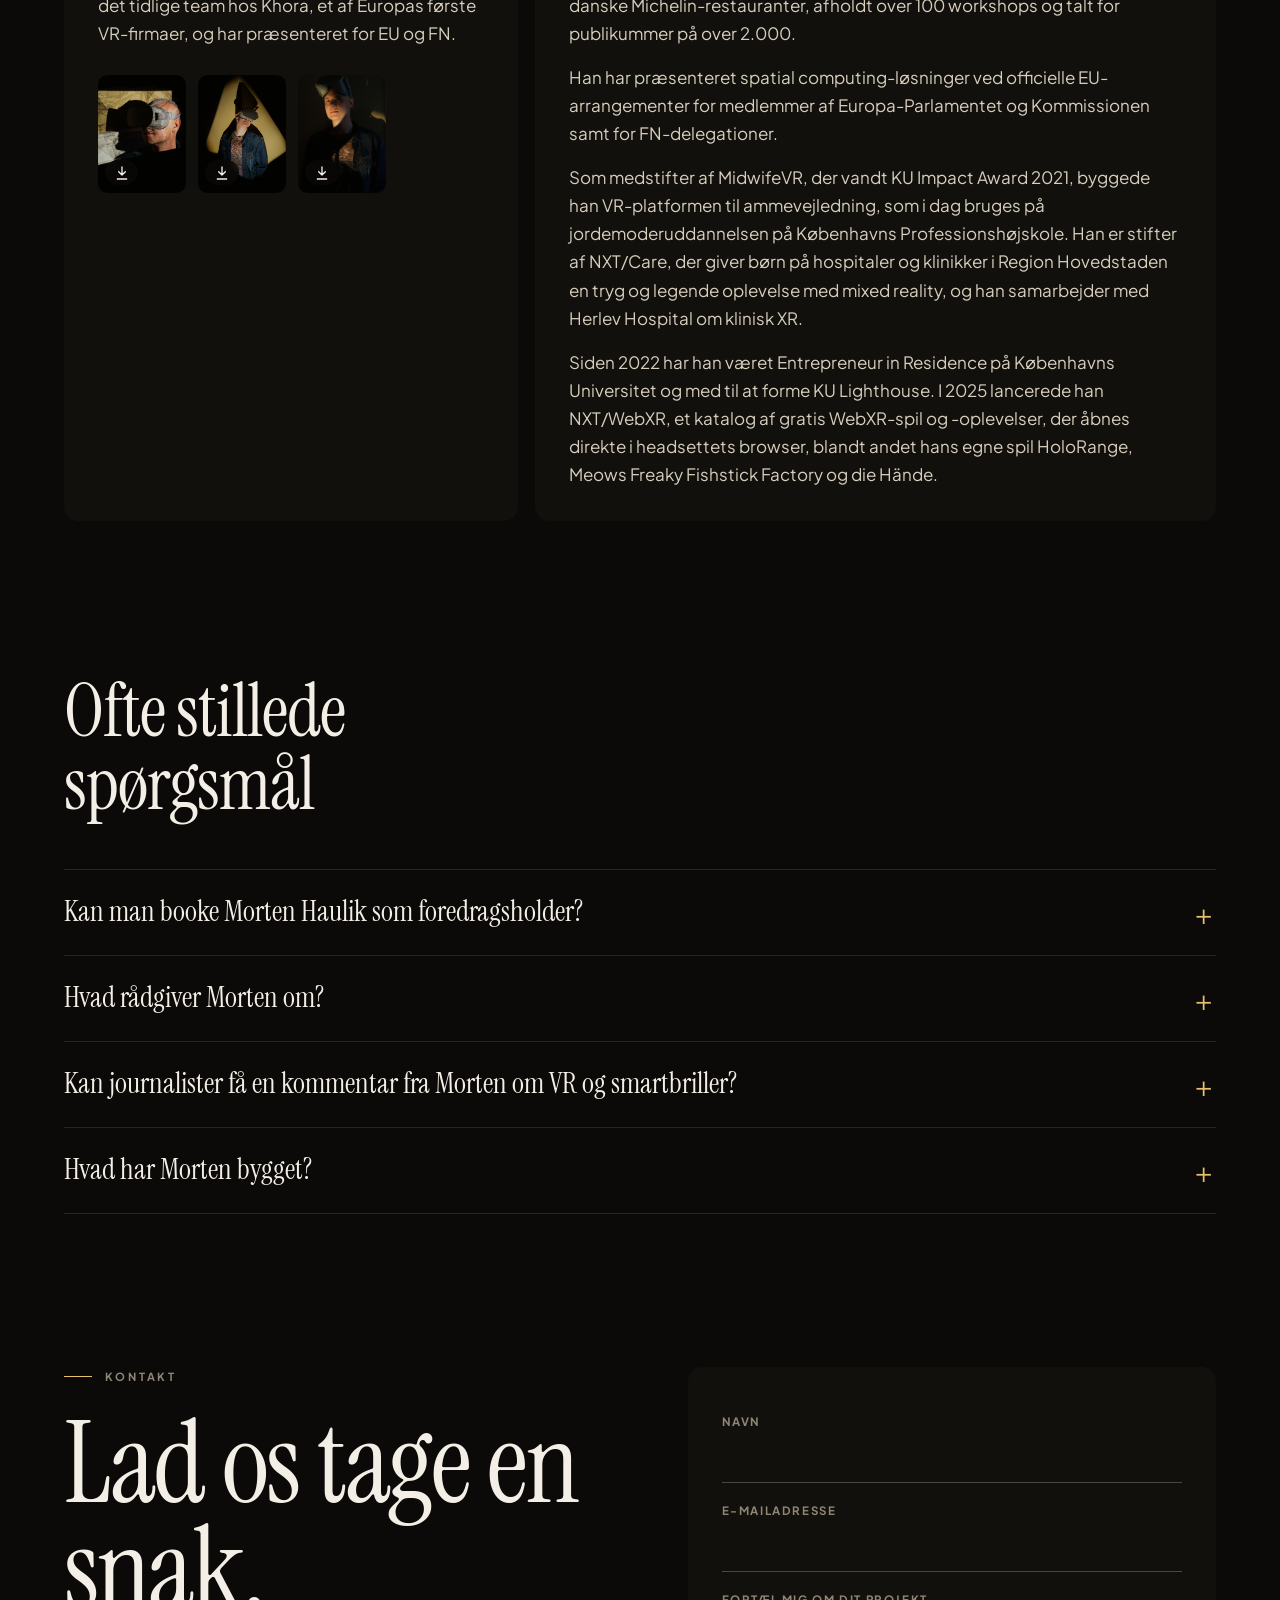
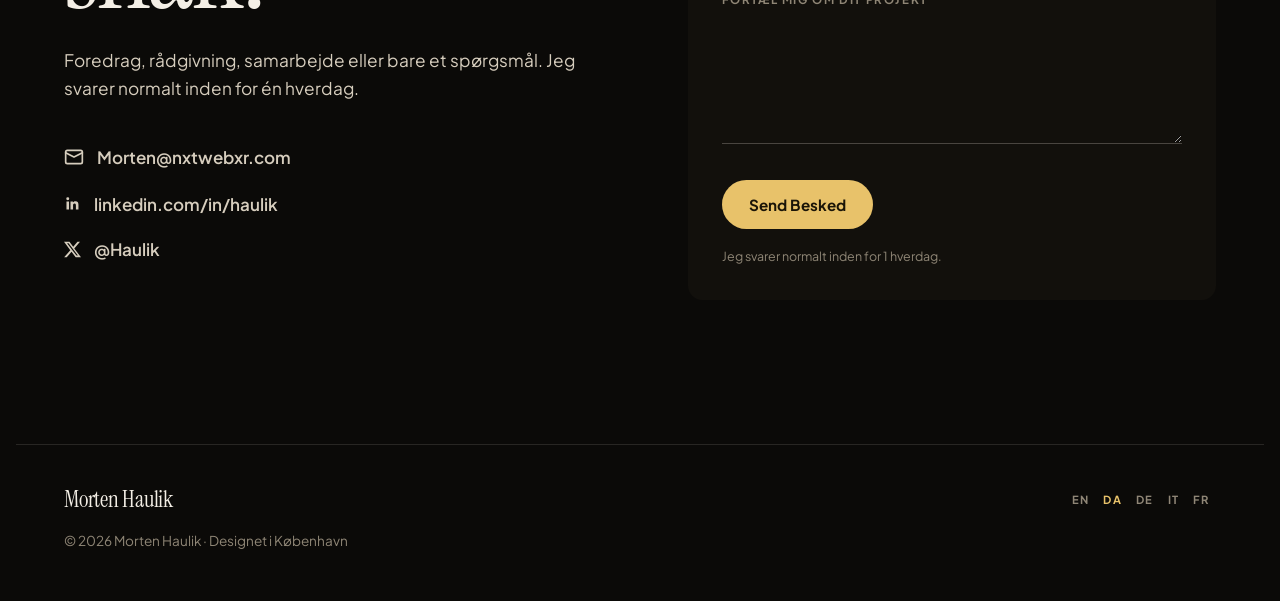
==== commit 9124699e: "Editorial redesign pass: keynote reel up top, serif type, pull quote - IDA keynote clip as a full-wi" ====
--- a/da/index.html
+++ b/da/index.html
@@ -47,7 +47,7 @@
 <link rel="preconnect" href="https://fonts.gstatic.com" crossorigin>
 <link href="https://fonts.googleapis.com/css2?family=Instrument+Serif:ital@0;1&family=Permanent+Marker&family=Plus+Jakarta+Sans:wght@400;500;600;700;800&display=swap" rel="stylesheet">
 <link rel="preload" as="image" href="/img/hero.jpg" imagesrcset="/img/hero-1100.jpg 1100w, /img/hero.jpg 2000w" imagesizes="100vw">
-<link rel="stylesheet" href="/style.css?v=75f0de00">
+<link rel="stylesheet" href="/style.css?v=859190ea">
 <script>document.documentElement.classList.add('js');setTimeout(()=>document.querySelectorAll('.reveal').forEach(e=>e.classList.add('in')),2500)</script>
 <script type="application/ld+json">
 {
@@ -499,11 +499,11 @@
         alt="Morten Haulik wearing a VR headset, lit by projected light" width="2000" height="1333" fetchpriority="high">
     </picture>
     <div class="hero-inner">
-      <p class="eyebrow reveal">Foredragsholder · XR-konsulent · København</p>
-      <h1 id="hero-title" class="reveal">Morten Haulik</h1>
-      <p class="tagline reveal">Fremtidens XR, fortalt af én, der <em>bygger den.</em></p>
-      <p class="hero-sub reveal">Jeg udvikler VR og mixed reality, der bruges på hospitaler, i undervisningen og i hjem verden over, og har gjort det for globale brands i over ti år. På scenen viser jeg, hvad der er ægte, hvad der er hype, og hvad der venter forude.</p>
-      <div class="hero-ctas reveal">
+      <p class="eyebrow">Foredragsholder · XR-konsulent · København</p>
+      <h1 id="hero-title">Morten Haulik</h1>
+      <p class="tagline">Fremtidens XR, fortalt af én, der <em>bygger den.</em></p>
+      <p class="hero-sub">Jeg udvikler VR og mixed reality, der bruges på hospitaler, i undervisningen og i hjem verden over, og har gjort det for globale brands i over ti år. På scenen viser jeg, hvad der er ægte, hvad der er hype, og hvad der venter forude.</p>
+      <div class="hero-ctas">
         <button class="btn btn-gold" type="button" data-open-booking>Book et foredrag</button>
         <a class="btn btn-line" href="#contact">Få XR-rådgivning</a>
         <a class="text-link" href="#press">Journalist? Få en kommentar <svg width="18" height="18" viewBox="0 0 24 24" fill="none" stroke="currentColor" stroke-width="2" stroke-linecap="round" stroke-linejoin="round" aria-hidden="true"><path d="M5 12h14M13 6l6 6-6 6"/></svg></a>
@@ -513,8 +513,19 @@
       <div><dt>10+</dt><dd>års erfaring med XR</dd></div>
       <div><dt>100+</dt><dd>workshops afholdt</dd></div>
       <div><dt>2.000+</dt><dd>tilhørere ved ét foredrag</dd></div>
-      <div><dt>EU &amp; FN</dt><dd>officielle præsentationer</dd></div>
+      <div><dt>EU &amp; FN</dt><dd>har præsenteret for Europa-Parlamentet og FN-delegationer</dd></div>
     </dl>
+  </section>
+
+  <section class="reel" aria-labelledby="reel-title">
+    <div class="reel-frame">
+      <video data-src="/Mortenhjemmeside.mp4" poster="/img/ida-poster.jpg" muted loop playsinline preload="none" aria-hidden="true"></video>
+      <div class="reel-cap">
+        <p class="kicker"><span class="live"></span>På scenen</p>
+        <h2 id="reel-title">Keynote ved IDA Driving Health Tech</h2>
+        <a class="btn btn-gold" href="https://videos.ida.dk/media/Virtual+Reality+og+Amning%3A+En+innovativ+tilgang+med+MidwifeVR++Morten+Haulik%2C+Co-founder+og+VR+ekspert+og+Sofie+Bonde+Alsen%2C+jordemoder+og+Digital+Designer/1_bb9dwkxp" target="_blank" rel="noopener"><svg width="14" height="14" viewBox="0 0 24 24" fill="currentColor" aria-hidden="true"><path d="M7 4.5v15l13-7.5z"/></svg> Se hele foredraget</a>
+      </div>
+    </div>
   </section>
 
   <section class="featured" aria-label="Kendt fra">
@@ -522,13 +533,31 @@
     <ul><li><a href="https://www.berlingske.dk/indland/stort-problem-blandt-nybagte-foraeldre-kan-afhjaelpes-startup-kommer-med-loesning" target="_blank" rel="noopener">Berlingske</a></li><li><a href="https://videos.ida.dk/media/Virtual+Reality+og+Amning%3A+En+innovativ+tilgang+med+MidwifeVR++Morten+Haulik%2C+Co-founder+og+VR+ekspert+og+Sofie+Bonde+Alsen%2C+jordemoder+og+Digital+Designer/1_bb9dwkxp" target="_blank" rel="noopener">IDA</a></li><li><a href="https://radio4.dk/podcasts/kraes/rolf-s-rensen-elsker-ny-dokumentar-om-tour-de-fran" target="_blank" rel="noopener">Radio4</a></li><li><a href="https://learningenglish.voanews.com/amp/a-visit-to-the-virtual-world/3618990.html" target="_blank" rel="noopener">Voice of America</a></li><li><a href="https://cphpost.dk/2017-07-02/news/goggle-me-up-scotty-this-is-the-final-frontier/" target="_blank" rel="noopener">The Copenhagen Post</a></li><li><a href="https://danishsoundcluster.dk/the-future-sound-forum/" target="_blank" rel="noopener">Danish Sound Cluster</a></li><li><a href="https://24victoria.dk/artificial-and-intelligence-deep-tech/udvikler-xr-oplevelser-morten-haulik" target="_blank" rel="noopener">24Victoria</a></li><li><a href="https://cbswire.dk/healthy-glove-gaming-misoballs-and-a-virtual-midwife/" target="_blank" rel="noopener">CBS Wire</a></li><li><span>DR2</span></li></ul>
   </section>
 
+  <section class="statement" aria-label="Morten Haulik">
+    <blockquote class="reveal"><p>Spatial computing bliver ikke installeret. Det bliver besøgt.</p><cite>Morten Haulik</cite></blockquote>
+  </section>
+
+  <section class="speaking block" id="speaking" aria-labelledby="speaking-title">
+    <figure class="speaking-photo reveal">
+      <img src="/img/speaking.jpg" alt="Morten Haulik in a VR headset under a beam of warm light" width="1300" height="1950" loading="lazy" decoding="async">
+    </figure>
+    <div class="speaking-body">
+      <p class="label reveal">Foredrag</p>
+      <h2 id="speaking-title" class="h2 reveal">Foredrag, der får XR til at give mening.</h2>
+      <p class="lede reveal">Ingen buzzwords og ingen science fiction. Mine foredrag bygger på produkter, jeg selv har udviklet og sendt ud i verden, så publikum går derfra med et klart og jordnært billede af, hvad XR kan i dag, og hvad der kommer.</p>
+      <ol class="talks">
+        <li class="reveal"><span class="talk-no">1</span><div><h3>Det rumlige internet</h3><p>Hvorfor den næste store platform bliver besøgt og ikke installeret, og hvad det betyder for alle brands, museer og medier med en hjemmeside.</p></div></li>
+        <li class="reveal"><span class="talk-no">2</span><div><h3>XR, der heler</h3><p>Fra fødegangen til børns blodprøver: Hvad sker der, når immersiv teknologi forlader demorummet og rykker ind på rigtige hospitaler?</p></div></li>
+        <li class="reveal"><span class="talk-no">3</span><div><h3>Brillerne på: hype eller virkelighed?</h3><p>Meta, Apple og Google satser milliarder på dit ansigt. En udviklers ærlige guide til, hvad der faktisk er klar, og hvad der ikke er.</p></div></li>
+      </ol>
+      <p class="formats reveal"><span>Formater</span> Keynote, 20–60 min. <i>/</i> Paneldebat og samtale <i>/</i> Workshop med headsets <i>/</i> Dansk eller engelsk</p>
+      <button class="btn btn-gold reveal" type="button" data-open-booking>Book et foredrag</button>
+    </div>
+  </section>
+
   <section class="track block" id="track" aria-labelledby="track-title">
-    <div class="section-head">
-      <div>
-        <p class="label reveal">Erfaring</p>
-        <h2 id="track-title" class="h2 reveal">Ti år med at bygge det, andre kun taler om.</h2>
-      </div>
-    </div>
+    <p class="label reveal">Erfaring</p>
+    <h2 id="track-title" class="h2 reveal">Ti år med at bygge det, andre kun taler om.</h2>
     <ol class="track-list">
       <li class="reveal"><h3>NXT/WebXR</h3><p>Stifter. Et af verdens største kataloger af WebXR-spil og -oplevelser, som besøges dagligt af brugere verden over.</p></li>
       <li class="reveal"><h3>NXT/Care</h3><p>Stifter. Mixed reality, der skaber ro for børn under behandling på hospitaler og klinikker i Region Hovedstaden.</p></li>
@@ -541,48 +570,27 @@
     </ol>
   </section>
 
-  <section class="speaking block" id="speaking" aria-labelledby="speaking-title">
-    <figure class="speaking-photo reveal">
-      <img src="/img/speaking.jpg" alt="Morten Haulik in a VR headset under a beam of warm light" width="1300" height="1950" loading="lazy" decoding="async">
-    </figure>
-    <div class="speaking-body">
-      <p class="label reveal"><span>01</span> Foredrag</p>
-      <h2 id="speaking-title" class="h2 reveal">Foredrag, der får XR til at give mening.</h2>
-      <p class="lede reveal">Ingen buzzwords og ingen science fiction. Mine foredrag bygger på produkter, jeg selv har udviklet og sendt ud i verden, så publikum går derfra med et klart og jordnært billede af, hvad XR kan i dag, og hvad der kommer.</p>
-      <ol class="talks">
-        <li class="reveal"><span class="talk-no">01</span><div><h3>Det rumlige internet</h3><p>Hvorfor den næste store platform bliver besøgt og ikke installeret, og hvad det betyder for alle brands, museer og medier med en hjemmeside.</p></div></li>
-        <li class="reveal"><span class="talk-no">02</span><div><h3>XR, der heler</h3><p>Fra fødegangen til børns blodprøver: Hvad sker der, når immersiv teknologi forlader demorummet og rykker ind på rigtige hospitaler?</p></div></li>
-        <li class="reveal"><span class="talk-no">03</span><div><h3>Brillerne på: hype eller virkelighed?</h3><p>Meta, Apple og Google satser milliarder på dit ansigt. En udviklers ærlige guide til, hvad der faktisk er klar, og hvad der ikke er.</p></div></li>
-      </ol>
-      <div class="formats reveal">
-        <p class="label">Formater</p>
-        <ul class="chips"><li>Keynote, 20–60 min.</li><li>Paneldebat og samtale</li><li>Workshop med headsets</li><li>Dansk eller engelsk</li></ul>
+  <section class="consulting block" id="consulting" aria-labelledby="consulting-title">
+    <div class="split">
+      <div>
+        <p class="label reveal">Rådgivning</p>
+        <h2 id="consulting-title" class="h2 reveal">Fra første workshop til færdigt produkt.</h2>
       </div>
-      <figure class="clip reveal">
-        <video data-src="/Mortenhjemmeside.mp4" poster="/img/ida-poster.jpg" muted loop playsinline preload="none" aria-label="Se klip: foredrag ved IDA Driving Health Tech"></video>
-        <figcaption>Se klip: foredrag ved IDA Driving Health Tech</figcaption>
-      </figure>
-      <button class="btn btn-gold reveal" type="button" data-open-booking>Book et foredrag</button>
-    </div>
-  </section>
-
-  <section class="consulting block" id="consulting" aria-labelledby="consulting-title">
-    <div class="consulting-head">
-      <p class="label reveal"><span>02</span> Rådgivning</p>
-      <h2 id="consulting-title" class="h2 reveal">Fra første workshop til færdigt produkt.</h2>
-      <p class="lede reveal">Jeg hjælper ledelser og produktteams med at finde ud af, hvor XR skaber reel værdi, og bygger det derefter. Rådgivning fra én, der selv leverer, ikke fra et slide-deck.</p>
-    </div>
-    <div class="offers">
-      <article class="offer reveal"><h3>XR-strategi</h3><p>Workshops for ledelsen: Hvor giver XR mening for jer, og hvor gør det ikke?</p></article>
-      <article class="offer reveal"><h3>Prototyper og produktion</h3><p>WebXR, VR og mixed reality fra idé til lancering, uden at gå gennem app stores.</p></article>
-      <article class="offer reveal"><h3>Sundhed og træning</h3><p>Simulationer og patientoplevelser udviklet sammen med klinikere.</p></article>
-      <article class="offer reveal"><h3>Valg af hardware</h3><p>Hvilke headsets eller briller passer til jeres behov, budget og drift?</p></article>
-    </div>
+      <div>
+        <p class="lede reveal">Jeg hjælper ledelser og produktteams med at finde ud af, hvor XR skaber reel værdi, og bygger det derefter. Rådgivning fra én, der selv leverer, ikke fra et slide-deck.</p>
+        <a class="btn btn-line reveal" href="#contact">Få XR-rådgivning</a>
+      </div>
+    </div>
+    <ol class="offers">
+      <li class="reveal"><h3>XR-strategi</h3><p>Workshops for ledelsen: Hvor giver XR mening for jer, og hvor gør det ikke?</p></li>
+      <li class="reveal"><h3>Prototyper og produktion</h3><p>WebXR, VR og mixed reality fra idé til lancering, uden at gå gennem app stores.</p></li>
+      <li class="reveal"><h3>Sundhed og træning</h3><p>Simulationer og patientoplevelser udviklet sammen med klinikere.</p></li>
+      <li class="reveal"><h3>Valg af hardware</h3><p>Hvilke headsets eller briller passer til jeres behov, budget og drift?</p></li>
+    </ol>
     <div class="partners reveal">
       <p class="label">Kunder, partnere og scener</p>
-      <ul><li>Europa-Parlamentet</li><li>Eli Lilly</li><li>Herlev Hospital</li><li>Region Hovedstaden</li><li>DR2</li><li>IDA</li><li>Københavns Universitet</li><li>Københavns Professionshøjskole</li></ul>
-    </div>
-    <a class="btn btn-line reveal" href="#contact">Få XR-rådgivning</a>
+      <p class="partner-line">Europa-Parlamentet <i>/</i> Eli Lilly <i>/</i> Herlev Hospital <i>/</i> Region Hovedstaden <i>/</i> DR2 <i>/</i> IDA <i>/</i> Københavns Universitet <i>/</i> Københavns Professionshøjskole</p>
+    </div>
   </section>
 
   <section class="press block" id="press" aria-labelledby="press-title">
@@ -590,10 +598,10 @@
       <img src="/img/portrait.jpg" alt="Portrait of Morten Haulik with a VR headset pushed up on his forehead" width="854" height="1222" loading="lazy" decoding="async">
     </figure>
     <div class="press-body">
-      <p class="label reveal"><span>03</span> Presse</p>
+      <p class="label reveal">Presse</p>
       <h2 id="press-title" class="h2 reveal">Brug for en XR-ekspert før deadline?</h2>
       <p class="lede reveal">Jeg stiller gerne op som kilde om VR, AR og smartbriller, fra Metas nyeste briller og headsets til Apple Vision Pro og Android XR. På dansk eller engelsk, til skrevne medier, radio og tv.</p>
-      <ul class="chips reveal"><li>Meta Quest og Metas smartbriller</li><li>Apple Vision Pro og visionOS</li><li>Google, Samsung og Android XR</li><li>XR i sundhed og uddannelse</li><li>Metaverset: hype eller virkelighed</li></ul>
+      <ul class="topic-list reveal"><li>Meta Quest og Metas smartbriller</li><li>Apple Vision Pro og visionOS</li><li>Google, Samsung og Android XR</li><li>XR i sundhed og uddannelse</li><li>Metaverset: hype eller virkelighed</li></ul>
       <div class="press-actions reveal">
         <a class="btn btn-gold" href="mailto:Morten@nxtwebxr.com?subject=Presseforesp%C3%B8rgsel">Skriv til Morten</a>
         <a class="mail" href="mailto:Morten@nxtwebxr.com?subject=Presseforesp%C3%B8rgsel">Morten@nxtwebxr.com</a>
@@ -610,7 +618,7 @@
   <section class="work block" id="work" aria-labelledby="work-title">
     <div class="section-head">
       <div>
-        <p class="label reveal"><span>04</span> Projekter</p>
+        <p class="label reveal">Projekter</p>
         <h2 id="work-title" class="h2 reveal">Foredrag, presse og projekter</h2>
       </div>
       <p class="muted">Tryk på et kort for hele historien.</p>
@@ -947,7 +955,7 @@
   </div>
 </dialog>
 
-<script src="/data.js?v=ccf0f547" defer></script>
+<script src="/data.js?v=a7b90d8f" defer></script>
 <script src="/main.js?v=3a068b97" defer></script>
 </body>
 </html>
--- a/style.css
+++ b/style.css
@@ -1,24 +1,26 @@
 /* Morten Haulik — mortenhaulik.com
-   Dark editorial identity: warm black, gold light (from the portrait series),
-   Plus Jakarta Sans + Instrument Serif accents. Zero framework. */
+   Editorial identity: warm black, gold light from the portrait series.
+   Instrument Serif for headlines, Plus Jakarta Sans for everything else. */
 
 :root{
-  --bg:#0b0a08; --bg-2:#13110d; --bg-3:#1b1813;
-  --ink:#f4efe6; --ink-2:#d9d1c3; --muted:#9a917f;
-  --gold:#e8c26a; --gold-2:#c9a24a; --gold-ink:#1a1407;
-  --line:rgba(244,239,230,.12); --line-2:rgba(244,239,230,.22);
-  --r:1.25rem; --wrap:76rem; --gut:clamp(1rem,4vw,2.5rem);
-  --serif:'Instrument Serif',Georgia,serif;
+  --bg:#0b0a08; --bg-2:#12100c; --bg-3:#1a1712;
+  --ink:#f4efe6; --ink-2:#d6cdbd; --muted:#8f8676;
+  --gold:#e8c26a; --gold-ink:#1a1407;
+  --line:rgba(244,239,230,.12); --line-2:rgba(244,239,230,.24);
+  --r:.9rem; --wrap:78rem; --gut:clamp(1.25rem,4.5vw,3rem);
+  --serif:'Instrument Serif',Georgia,'Times New Roman',serif;
   --sans:'Plus Jakarta Sans',system-ui,-apple-system,sans-serif;
+  --ease:cubic-bezier(.2,.7,.2,1);
 }
 *{box-sizing:border-box}
 html{scroll-behavior:smooth;scroll-padding-top:5rem}
-body{margin:0;background:var(--bg);color:var(--ink);font-family:var(--sans);font-size:1.0625rem;line-height:1.6;
-  -webkit-font-smoothing:antialiased;overflow-x:hidden}
+body{margin:0;background:var(--bg);color:var(--ink);font:400 1.0625rem/1.65 var(--sans);-webkit-font-smoothing:antialiased;overflow-x:hidden}
 img,video{max-width:100%;display:block}
 a{color:inherit}
-h1,h2,h3{margin:0;font-weight:800;letter-spacing:-.025em;line-height:1.05}
+h1,h2,h3{margin:0}
 p{margin:0}
+i{font-style:normal;color:var(--muted);margin:0 .45em}
+::selection{background:var(--gold);color:var(--gold-ink)}
 .sr-only{position:absolute;width:1px;height:1px;padding:0;margin:-1px;overflow:hidden;clip:rect(0 0 0 0);white-space:nowrap;border:0}
 .skip{position:absolute;left:-999px;top:0;z-index:100;background:var(--gold);color:var(--gold-ink);padding:.75rem 1rem;font-weight:700}
 .skip:focus{left:0}
@@ -26,218 +28,246 @@
 :focus-visible{outline:2px solid var(--gold);outline-offset:3px}
 
 /* Type */
-.label{display:flex;align-items:center;gap:.75rem;margin-bottom:1.1rem;font-size:.72rem;font-weight:700;letter-spacing:.22em;text-transform:uppercase;color:var(--gold)}
-.label span{color:var(--muted);font-variant-numeric:tabular-nums}
-.label span::after{content:"";display:inline-block;width:2rem;height:1px;background:var(--line-2);vertical-align:middle;margin-left:.75rem}
-.h2{font-size:clamp(2rem,4.6vw,3.6rem);max-width:18ch}
-.display{font-size:clamp(3rem,8vw,6.5rem);letter-spacing:-.04em}
-.lede{margin-top:1.25rem;max-width:58ch;font-size:clamp(1.05rem,1.4vw,1.2rem);color:var(--ink-2)}
+.label{display:flex;align-items:center;gap:.8rem;margin-bottom:1.5rem;font-size:.7rem;font-weight:700;letter-spacing:.24em;text-transform:uppercase;color:var(--muted)}
+.label::before{content:"";width:1.75rem;height:1px;background:var(--gold)}
+.h2{font:400 clamp(2.6rem,5.8vw,5rem)/.98 var(--serif);letter-spacing:-.015em;max-width:15ch}
+.display{font:400 clamp(3.4rem,9vw,7.5rem)/.92 var(--serif);letter-spacing:-.02em}
+.lede{margin-top:1.5rem;max-width:56ch;font-size:clamp(1.05rem,1.35vw,1.2rem);color:var(--ink-2)}
 
 /* Buttons */
-.btn{display:inline-flex;align-items:center;justify-content:center;gap:.5rem;padding:.95rem 1.6rem;border-radius:999px;
-  font:700 .98rem/1 var(--sans);letter-spacing:.005em;text-decoration:none;cursor:pointer;border:1px solid transparent;
-  transition:transform .2s,background .2s,color .2s,border-color .2s,box-shadow .2s;color:var(--ink);background:none}
-.btn:hover{transform:translateY(-1px)}
-.btn-gold{background:var(--gold);color:var(--gold-ink);box-shadow:0 10px 30px -10px rgba(232,194,106,.55)}
-.btn-gold:hover{background:#f1d184}
+.btn{display:inline-flex;align-items:center;justify-content:center;gap:.55rem;padding:1rem 1.65rem;border-radius:999px;
+  font:700 .95rem/1 var(--sans);text-decoration:none;cursor:pointer;border:1px solid transparent;color:var(--ink);background:none;
+  transition:transform .25s var(--ease),background .2s,color .2s,border-color .2s}
+.btn:hover{transform:translateY(-2px)}
+.btn-gold{background:var(--gold);color:var(--gold-ink)}
+.btn-gold:hover{background:#f3d58e}
 .btn-line{border-color:var(--line-2)}
-.btn-line:hover{border-color:var(--ink);background:rgba(244,239,230,.06)}
-.btn-sm{padding:.65rem 1.1rem;font-size:.85rem}
-.text-link{display:inline-flex;align-items:center;gap:.4rem;color:var(--ink-2);font-weight:600;text-decoration:none;border-bottom:1px solid var(--line-2);padding-bottom:.15rem}
+.btn-line:hover{border-color:var(--ink)}
+.btn-sm{padding:.7rem 1.15rem;font-size:.84rem}
+.text-link{display:inline-flex;align-items:center;gap:.45rem;color:var(--ink-2);font-weight:600;text-decoration:none;border-bottom:1px solid var(--line-2);padding-bottom:.2rem}
 .text-link:hover{color:var(--gold);border-color:var(--gold)}
-.text-link svg{transition:transform .2s}
-.text-link:hover svg{transform:translateX(3px)}
+.text-link svg{transition:transform .25s var(--ease)}
+.text-link:hover svg{transform:translateX(4px)}
 
 /* Top bar */
-.topbar{position:fixed;inset:0 0 auto;z-index:50;display:flex;align-items:center;gap:1.5rem;
-  padding:.85rem var(--gut);transition:background .3s,border-color .3s,backdrop-filter .3s;border-bottom:1px solid transparent}
-.topbar.scrolled{background:rgba(11,10,8,.78);backdrop-filter:blur(14px);-webkit-backdrop-filter:blur(14px);border-color:var(--line)}
-.wordmark{font-weight:800;letter-spacing:-.02em;text-decoration:none;font-size:1.05rem;white-space:nowrap}
-.topnav{display:none;gap:1.75rem;margin-left:auto}
-.topnav a{text-decoration:none;color:var(--ink-2);font-size:.92rem;font-weight:600}
-.topnav a:hover{color:var(--gold)}
-.langs{display:flex;gap:.15rem}
-.langs a{text-decoration:none;font-size:.72rem;font-weight:700;letter-spacing:.08em;color:var(--muted);padding:.35rem .4rem;border-radius:.4rem}
+.topbar{position:fixed;inset:0 0 auto;z-index:50;display:flex;align-items:center;gap:1.75rem;padding:1rem var(--gut);
+  transition:background .35s,border-color .35s,padding .35s;border-bottom:1px solid transparent}
+.topbar.scrolled{background:rgba(11,10,8,.82);backdrop-filter:blur(16px);-webkit-backdrop-filter:blur(16px);border-color:var(--line);padding-block:.7rem}
+.wordmark{font:400 1.45rem/1 var(--serif);text-decoration:none;white-space:nowrap;letter-spacing:-.01em}
+.topnav{display:none;gap:2rem;margin-left:auto}
+.topnav a{text-decoration:none;color:var(--ink-2);font-size:.9rem;font-weight:600;position:relative}
+.topnav a::after{content:"";position:absolute;left:0;right:100%;bottom:-.35rem;height:1px;background:var(--gold);transition:right .3s var(--ease)}
+.topnav a:hover::after{right:0}
+.langs{display:flex;gap:.1rem}
+.langs a{text-decoration:none;font-size:.7rem;font-weight:700;letter-spacing:.1em;color:var(--muted);padding:.35rem .4rem}
 .langs a:hover{color:var(--ink)}
 .langs a[aria-current]{color:var(--gold)}
 .topbar .langs{display:none}
 .topbar .btn{margin-left:auto}
-@media(min-width:980px){
+@media(min-width:1000px){
   .topnav{display:flex}
-  .topbar .langs{display:flex;padding-left:1rem;border-left:1px solid var(--line)}
+  .topbar .langs{display:flex;padding-left:1.25rem;border-left:1px solid var(--line)}
   .topbar .btn{margin-left:0}
 }
 
 /* Hero */
 .hero{position:relative;min-height:100svh;display:flex;flex-direction:column;justify-content:flex-end;overflow:hidden;isolation:isolate}
 .hero-media{position:absolute;inset:0;z-index:-1}
-.hero-media img{width:100%;height:100%;object-fit:cover;object-position:68% 40%;animation:drift 22s ease-out both}
-@keyframes drift{from{transform:scale(1.08)}to{transform:scale(1)}}
+.hero-media img{width:100%;height:100%;object-fit:cover;object-position:70% 38%;animation:drift 24s var(--ease) both}
+@keyframes drift{from{transform:scale(1.07)}to{transform:scale(1)}}
 .hero::after{content:"";position:absolute;inset:0;z-index:-1;
-  background:linear-gradient(90deg,rgba(11,10,8,.92) 0%,rgba(11,10,8,.55) 42%,rgba(11,10,8,0) 70%),
-             linear-gradient(0deg,var(--bg) 0%,rgba(11,10,8,.35) 32%,rgba(11,10,8,0) 55%)}
-.hero-inner{width:100%;max-width:var(--wrap);margin:0 auto;padding:8rem var(--gut) 3rem}
-.eyebrow{font-size:.78rem;font-weight:700;letter-spacing:.2em;text-transform:uppercase;color:var(--gold)}
-.hero h1{margin-top:1.25rem;font-size:clamp(3.4rem,10vw,8.5rem);letter-spacing:-.045em;line-height:.92}
-.tagline{margin-top:1.25rem;max-width:20ch;font-family:var(--serif);font-weight:400;font-size:clamp(1.9rem,4vw,3.25rem);line-height:1.08;color:var(--ink)}
+  background:linear-gradient(90deg,rgba(11,10,8,.88) 0%,rgba(11,10,8,.45) 38%,rgba(11,10,8,0) 62%),
+             linear-gradient(0deg,var(--bg) 0%,rgba(11,10,8,.55) 26%,rgba(11,10,8,0) 52%)}
+.hero-inner{width:100%;max-width:var(--wrap);margin:0 auto;padding:9rem var(--gut) 3.25rem}
+.eyebrow{font-size:.74rem;font-weight:700;letter-spacing:.24em;text-transform:uppercase;color:var(--gold)}
+.hero h1{margin-top:1.1rem;font:800 clamp(3.6rem,10.5vw,9.5rem)/.88 var(--sans);letter-spacing:-.05em}
+.tagline{margin-top:1.4rem;max-width:19ch;font:400 clamp(2rem,4.2vw,3.5rem)/1.04 var(--serif)}
 .tagline em{color:var(--gold)}
-.hero-sub{margin-top:1.5rem;max-width:54ch;color:var(--ink-2);font-size:clamp(1rem,1.3vw,1.15rem)}
-.hero-ctas{display:flex;flex-wrap:wrap;align-items:center;gap:1rem 1.25rem;margin-top:2.25rem}
-.stats{width:100%;max-width:var(--wrap);margin:0 auto;padding:0 var(--gut) 3rem;display:grid;grid-template-columns:repeat(2,1fr);gap:1.75rem 1rem}
+.hero-sub{margin-top:1.5rem;max-width:52ch;color:var(--ink-2);font-size:clamp(1rem,1.3vw,1.14rem)}
+.hero-ctas{display:flex;flex-wrap:wrap;align-items:center;gap:1rem 1.5rem;margin-top:2.25rem}
+.stats{width:100%;max-width:var(--wrap);margin:0 auto;padding:0 var(--gut) 3.5rem;display:grid;grid-template-columns:repeat(2,1fr);gap:2rem 1.5rem}
 @media(min-width:900px){.stats{grid-template-columns:repeat(4,1fr)}}
 .stats div{border-top:1px solid var(--line-2);padding-top:1.1rem}
-.stats dt{font-size:clamp(1.9rem,3.4vw,2.8rem);font-weight:800;letter-spacing:-.03em;line-height:1}
-.stats dd{margin:.45rem 0 0;color:var(--muted);font-size:.9rem;line-height:1.4}
+.stats dt{font:400 clamp(2.4rem,4vw,3.4rem)/1 var(--serif);color:var(--ink)}
+.stats dd{margin:.55rem 0 0;color:var(--muted);font-size:.86rem;line-height:1.45;max-width:24ch}
 @media(max-width:700px){
-  .hero{min-height:auto;padding-top:58vh}
-  .hero-media{bottom:auto;height:72vh}
-  .hero-media img{object-position:72% 30%}
-  .hero::after{background:linear-gradient(0deg,var(--bg) 0%,var(--bg) 42%,rgba(11,10,8,.4) 62%,rgba(11,10,8,0) 80%)}
+  .hero{min-height:auto;padding-top:56vh}
+  .hero-media{bottom:auto;height:70vh}
+  .hero-media img{object-position:74% 30%}
+  .hero::after{background:linear-gradient(0deg,var(--bg) 0%,var(--bg) 40%,rgba(11,10,8,.35) 62%,rgba(11,10,8,0) 82%)}
   .hero-inner{padding-top:0}
 }
 
-/* Featured strip */
-.featured{max-width:var(--wrap);margin:0 auto;padding:2.25rem var(--gut);border-top:1px solid var(--line);border-bottom:1px solid var(--line);
-  display:flex;flex-wrap:wrap;align-items:center;gap:1rem 2.5rem}
-.featured .label{margin:0;color:var(--muted)}
-.featured ul{list-style:none;margin:0;padding:0;display:flex;flex-wrap:wrap;gap:.6rem 2.25rem}
-.featured a,.featured span{font-weight:800;font-size:clamp(1rem,1.5vw,1.2rem);letter-spacing:-.01em;color:var(--ink-2);text-decoration:none;transition:color .2s}
+/* On-stage reel */
+.reel{max-width:92rem;margin:0 auto;padding:1rem var(--gut) 0}
+.reel-frame{position:relative;border-radius:var(--r);overflow:hidden;background:#000;aspect-ratio:16/9;max-height:84vh;width:100%}
+.reel-frame video{width:100%;height:100%;object-fit:cover}
+.reel-frame::after{content:"";position:absolute;inset:0;pointer-events:none;
+  background:linear-gradient(20deg,rgba(11,10,8,.92) 0%,rgba(11,10,8,.5) 30%,rgba(11,10,8,0) 58%)}
+.reel-cap{position:absolute;left:0;bottom:0;z-index:1;padding:clamp(1.5rem,4vw,3.25rem);max-width:40rem}
+.kicker{display:flex;align-items:center;gap:.6rem;font-size:.72rem;font-weight:700;letter-spacing:.24em;text-transform:uppercase;color:var(--ink-2)}
+.live{width:.55rem;height:.55rem;border-radius:50%;background:#ef4b3c;box-shadow:0 0 0 0 rgba(239,75,60,.6);animation:live 2s infinite}
+@keyframes live{70%{box-shadow:0 0 0 .55rem rgba(239,75,60,0)}100%{box-shadow:0 0 0 0 rgba(239,75,60,0)}}
+.reel-cap h2{margin:.85rem 0 1.5rem;font:400 clamp(2rem,4.4vw,3.75rem)/1 var(--serif)}
+@media(max-width:700px){
+  .reel-frame{aspect-ratio:auto;max-height:none;background:var(--bg-2);border:1px solid var(--line)}
+  .reel-frame video{aspect-ratio:16/9;height:auto}
+  .reel-frame::after{display:none}
+  .reel-cap{position:static;padding:1.4rem}
+  .reel-cap h2{font-size:1.9rem}
+}
+
+/* Featured in */
+.featured{max-width:var(--wrap);margin:0 auto;padding:clamp(3rem,6vw,4.5rem) var(--gut) 0;display:grid;gap:1.25rem}
+@media(min-width:900px){.featured{grid-template-columns:12rem 1fr;align-items:baseline}}
+.featured .label{margin:0}
+.featured ul{list-style:none;margin:0;padding:0;display:flex;flex-wrap:wrap;gap:.35rem 2.25rem}
+.featured a,.featured span{font:italic 400 clamp(1.4rem,2.3vw,1.9rem)/1.3 var(--serif);color:var(--ink-2);text-decoration:none;transition:color .2s}
 .featured a:hover{color:var(--gold)}
 
+/* Statement */
+.statement{max-width:var(--wrap);margin:0 auto;padding:clamp(5.5rem,12vw,10rem) var(--gut) 0}
+.statement blockquote{margin:0}
+.statement blockquote p{max-width:17ch}
+.statement p{font:400 clamp(2.6rem,6.6vw,6rem)/1 var(--serif);letter-spacing:-.015em;text-indent:-.4em}
+.statement p::before{content:"“";color:var(--gold)}
+.statement p::after{content:"”";color:var(--gold)}
+.statement cite{display:block;margin-top:1.75rem;font:700 .74rem var(--sans);letter-spacing:.24em;text-transform:uppercase;color:var(--muted);font-style:normal}
+
 /* Blocks */
-.block{max-width:var(--wrap);margin:0 auto;padding:clamp(5rem,11vw,9rem) var(--gut) 0}
-.section-head{display:flex;flex-wrap:wrap;align-items:flex-end;justify-content:space-between;gap:1rem 2rem;margin-bottom:2.75rem}
+.block{max-width:var(--wrap);margin:0 auto;padding:clamp(6rem,12vw,10rem) var(--gut) 0}
+.section-head{display:flex;flex-wrap:wrap;align-items:flex-end;justify-content:space-between;gap:1rem 2rem;margin-bottom:3rem}
 .section-head>p{max-width:34ch}
+.split{display:grid;gap:1.5rem 4rem}
+@media(min-width:980px){.split{grid-template-columns:1.1fr 1fr;align-items:end}}
+.split .btn{margin-top:2rem}
+
+/* Speaking */
+.speaking{display:grid;gap:3.5rem}
+@media(min-width:1000px){.speaking{grid-template-columns:5fr 7fr;gap:6rem;align-items:start}}
+.speaking-photo{margin:0;border-radius:var(--r);overflow:hidden;aspect-ratio:2/3;max-height:86vh}
+@media(min-width:1000px){.speaking-photo{position:sticky;top:6.5rem}}
+.speaking-photo img{width:100%;height:100%;object-fit:cover}
+.talks{list-style:none;margin:3rem 0 0;padding:0;counter-reset:t}
+.talks li{display:grid;grid-template-columns:2.5rem 1fr;gap:1rem;padding:2rem 0;border-top:1px solid var(--line)}
+.talks li:last-child{border-bottom:1px solid var(--line)}
+.talk-no{font:700 .78rem/2.4 var(--sans);color:var(--gold);letter-spacing:.1em}
+.talks h3{font:400 clamp(1.8rem,3vw,2.5rem)/1.02 var(--serif);transition:color .25s}
+.talks li:hover h3{color:var(--gold)}
+.talks p{margin-top:.65rem;color:var(--ink-2);max-width:52ch}
+.formats{margin:2rem 0 2.25rem;color:var(--ink-2);font-size:.95rem}
+.formats span{display:block;margin-bottom:.4rem;font-size:.7rem;font-weight:700;letter-spacing:.24em;text-transform:uppercase;color:var(--muted)}
 
 /* Track record */
-.track-list{list-style:none;margin:0;padding:0;display:grid;gap:0;border-top:1px solid var(--line)}
-@media(min-width:760px){.track-list{grid-template-columns:repeat(2,1fr);column-gap:3rem}}
-.track-list li{padding:1.5rem 0;border-bottom:1px solid var(--line);display:grid;gap:.4rem}
-@media(min-width:760px){.track-list li{grid-template-columns:13rem 1fr;gap:1.25rem}}
-.track-list h3{font-size:1.05rem;letter-spacing:-.01em;color:var(--gold)}
-.track-list p{color:var(--ink-2);font-size:.98rem}
-
-/* Speaking */
-.speaking{display:grid;gap:3rem}
-@media(min-width:980px){.speaking{grid-template-columns:5fr 7fr;gap:5rem;align-items:start}}
-.speaking-photo{margin:0;border-radius:var(--r);overflow:hidden;aspect-ratio:2/3;max-height:80vh}
-@media(min-width:980px){.speaking-photo{position:sticky;top:6rem}}
-.speaking-photo img{width:100%;height:100%;object-fit:cover}
-.talks{list-style:none;margin:2.5rem 0 0;padding:0;border-top:1px solid var(--line)}
-.talks li{display:grid;grid-template-columns:3rem 1fr;gap:1rem;padding:1.6rem 0;border-bottom:1px solid var(--line)}
-.talk-no{font-family:var(--serif);font-size:1.6rem;color:var(--gold);line-height:1}
-.talks h3{font-size:clamp(1.3rem,2.2vw,1.65rem)}
-.talks p{margin-top:.5rem;color:var(--ink-2)}
-.formats{margin-top:2.25rem}
-.chips{list-style:none;margin:0;padding:0;display:flex;flex-wrap:wrap;gap:.5rem}
-.chips li{padding:.5rem .9rem;border:1px solid var(--line-2);border-radius:999px;font-size:.88rem;color:var(--ink-2)}
-.clip{margin:2.5rem 0 2rem;border-radius:var(--r);overflow:hidden;background:var(--bg-3);border:1px solid var(--line)}
-.clip video{width:100%;aspect-ratio:16/9;object-fit:cover;background:#000}
-.clip figcaption{padding:.85rem 1.1rem;font-size:.85rem;color:var(--muted)}
+.track .h2{margin-bottom:3.5rem}
+.track-list{list-style:none;margin:0;padding:0;display:grid;column-gap:4rem}
+@media(min-width:820px){.track-list{grid-template-columns:repeat(2,1fr)}}
+.track-list li{padding:1.65rem 0;border-top:1px solid var(--line)}
+.track-list h3{font:400 clamp(1.5rem,2.4vw,2rem)/1.05 var(--serif);transition:color .25s}
+.track-list li:hover h3{color:var(--gold)}
+.track-list p{margin-top:.5rem;color:var(--ink-2);font-size:.97rem;max-width:46ch}
 
 /* Consulting */
-.consulting-head{max-width:46rem}
-.offers{display:grid;gap:1px;margin:3rem 0 2.5rem;background:var(--line);border:1px solid var(--line);border-radius:var(--r);overflow:hidden}
+.offers{list-style:none;margin:4rem 0 3.5rem;padding:0;display:grid;gap:2.5rem 2rem;counter-reset:o}
 @media(min-width:760px){.offers{grid-template-columns:repeat(2,1fr)}}
 @media(min-width:1100px){.offers{grid-template-columns:repeat(4,1fr)}}
-.offer{background:var(--bg-2);padding:2rem 1.75rem;transition:background .25s}
-.offer:hover{background:var(--bg-3)}
-.offer h3{font-size:1.2rem}
-.offer p{margin-top:.75rem;color:var(--ink-2);font-size:.96rem}
-.partners{margin-bottom:2.5rem}
-.partners ul{list-style:none;margin:0;padding:0;display:flex;flex-wrap:wrap;gap:.5rem 2rem}
-.partners li{font-weight:700;color:var(--ink-2)}
+.offers li{padding-top:1.4rem;border-top:1px solid var(--gold);counter-increment:o}
+.offers li::before{content:counter(o,decimal-leading-zero);display:block;margin-bottom:1rem;font:700 .74rem var(--sans);letter-spacing:.12em;color:var(--gold)}
+.offers h3{font:400 1.75rem/1.05 var(--serif)}
+.offers p{margin-top:.7rem;color:var(--ink-2);font-size:.96rem}
+.partners{padding-top:2.5rem;border-top:1px solid var(--line)}
+.partner-line{font:italic 400 clamp(1.3rem,2.2vw,1.75rem)/1.45 var(--serif);color:var(--ink-2)}
 
 /* Press */
-.press{display:grid;gap:3rem}
-@media(min-width:980px){.press{grid-template-columns:7fr 5fr;gap:5rem;align-items:center}.press-photo{order:2}}
-.press-photo{margin:0;border-radius:var(--r);overflow:hidden;aspect-ratio:854/1222;max-height:80vh}
+.press{display:grid;gap:3.5rem}
+@media(min-width:1000px){.press{grid-template-columns:7fr 5fr;gap:6rem;align-items:center}.press-photo{order:2}}
+.press-photo{margin:0;border-radius:var(--r);overflow:hidden;aspect-ratio:854/1222;max-height:86vh}
 .press-photo img{width:100%;height:100%;object-fit:cover}
-.press .chips{margin-top:1.75rem}
-.press-actions{display:flex;flex-wrap:wrap;align-items:center;gap:1rem 1.5rem;margin:2rem 0 2.75rem}
+.topic-list{list-style:none;margin:2rem 0 0;padding:0;max-width:34rem}
+.topic-list li{padding:.8rem 0;border-top:1px solid var(--line);color:var(--ink-2);display:flex;gap:.9rem}
+.topic-list li::before{content:"→";color:var(--gold)}
+.press-actions{display:flex;flex-wrap:wrap;align-items:center;gap:1rem 1.5rem;margin:2.5rem 0 3rem}
 .mail{font-weight:700;color:var(--ink-2);text-decoration:none;border-bottom:1px solid var(--line-2)}
 .mail:hover{color:var(--gold);border-color:var(--gold)}
 .photo-dl{list-style:none;margin:0;padding:0;display:grid;grid-template-columns:repeat(3,1fr);gap:.75rem;max-width:28rem}
-.photo-dl a{position:relative;display:block;border-radius:.75rem;overflow:hidden;aspect-ratio:3/4;border:1px solid var(--line)}
-.photo-dl img{width:100%;height:100%;object-fit:cover;transition:transform .5s,opacity .3s;opacity:.85}
+.photo-dl a{position:relative;display:block;border-radius:.6rem;overflow:hidden;aspect-ratio:3/4}
+.photo-dl img{width:100%;height:100%;object-fit:cover;transition:transform .6s var(--ease),opacity .3s;opacity:.85}
 .photo-dl a:hover img{transform:scale(1.05);opacity:1}
-.photo-dl span{position:absolute;left:.5rem;bottom:.5rem;display:inline-flex;align-items:center;gap:.3rem;padding:.3rem .55rem;border-radius:999px;
-  background:rgba(11,10,8,.75);backdrop-filter:blur(6px);font-size:.72rem;font-weight:700}
+.photo-dl span{position:absolute;left:.45rem;bottom:.45rem;display:inline-flex;align-items:center;gap:.3rem;padding:.3rem .55rem;border-radius:999px;
+  background:rgba(11,10,8,.78);backdrop-filter:blur(6px);font-size:.7rem;font-weight:700}
 .photo-dl.small{margin-top:1.75rem;max-width:18rem}
 
 /* Work grid */
-.grid{display:grid;gap:1.25rem;grid-template-columns:1fr}
+.grid{display:grid;gap:1.1rem;grid-template-columns:1fr}
 @media(min-width:760px){.grid{grid-template-columns:repeat(2,1fr)}.span-2{grid-column:span 2}}
 @media(min-width:1100px){.grid{grid-template-columns:repeat(3,1fr)}}
-.card{position:relative;overflow:hidden;min-height:22rem;display:flex;flex-direction:column;border-radius:var(--r);
-  border:1px solid var(--line);background:var(--bg-2);transition:transform .3s ease-out,border-color .3s;transform-style:preserve-3d}
+.card{position:relative;overflow:hidden;min-height:23rem;display:flex;flex-direction:column;border-radius:var(--r);background:var(--bg-2);transform-style:preserve-3d;transition:transform .35s var(--ease)}
 .card.tile{cursor:pointer}
-.card.tile:hover{border-color:rgba(232,194,106,.5)}
 .card .media{position:absolute;inset:0}
-.card .media img,.card .media video{width:100%;height:100%;object-fit:cover;transition:transform .8s}
-.card:hover .media img,.card:hover .media video{transform:scale(1.04)}
-.card .media::after{content:"";position:absolute;inset:0;background:linear-gradient(to top,rgba(11,10,8,.96) 0%,rgba(11,10,8,.5) 45%,rgba(11,10,8,.05) 75%)}
+.card .media img,.card .media video{width:100%;height:100%;object-fit:cover;transition:transform 1s var(--ease),filter .5s;filter:saturate(.85)}
+.card:hover .media img,.card:hover .media video{transform:scale(1.045);filter:saturate(1)}
+.card .media::after{content:"";position:absolute;inset:0;background:linear-gradient(to top,rgba(11,10,8,.97) 0%,rgba(11,10,8,.55) 42%,rgba(11,10,8,0) 72%)}
 .card .tag{position:absolute;top:1rem;left:1rem;z-index:2;display:inline-flex;align-items:center;gap:.4rem;padding:.3rem .7rem;border-radius:999px;
-  background:rgba(11,10,8,.6);backdrop-filter:blur(8px);border:1px solid var(--line-2);font-size:.65rem;font-weight:800;letter-spacing:.1em;text-transform:uppercase}
-.card .body{position:relative;z-index:1;margin-top:auto;padding:1.5rem}
-.card .body h3{font-size:1.35rem;line-height:1.12}
-.span-2 .body h3{font-size:clamp(1.6rem,2.6vw,2.2rem)}
-.card .body p{margin:.5rem 0 .9rem;font-size:.9rem;line-height:1.5;color:var(--ink-2);
+  background:rgba(11,10,8,.62);backdrop-filter:blur(8px);font-size:.64rem;font-weight:800;letter-spacing:.12em;text-transform:uppercase}
+.card .body{position:relative;z-index:1;margin-top:auto;padding:1.5rem 1.5rem 1.4rem}
+.card .body h3{font:400 1.75rem/1.02 var(--serif)}
+.span-2 .body h3{font-size:clamp(2rem,3.2vw,2.8rem)}
+.card .body p{margin:.55rem 0 .9rem;font-size:.9rem;line-height:1.5;color:var(--ink-2);
   display:-webkit-box;-webkit-line-clamp:2;-webkit-box-orient:vertical;overflow:hidden}
 .card .cta{display:inline-flex;align-items:center;gap:.4rem;font-size:.7rem;font-weight:800;letter-spacing:.16em;text-transform:uppercase;color:var(--gold);
-  opacity:0;transform:translateY(6px);transition:.3s}
+  opacity:0;transform:translateY(6px);transition:.3s var(--ease)}
 .card:hover .cta,.card:focus .cta,.card:focus-within .cta{opacity:1;transform:none}
 @media(hover:none){.card .cta{opacity:1;transform:none}}
 .card .cta::after{content:"→"}
 
 /* Speaker kit */
-.kit-grid{display:grid;gap:1.25rem}
-@media(min-width:980px){.kit-grid{grid-template-columns:2fr 3fr}}
-.panel{padding:2rem;border-radius:var(--r);background:var(--bg-2);border:1px solid var(--line)}
+.kit-grid{display:grid;gap:1.1rem}
+@media(min-width:1000px){.kit-grid{grid-template-columns:2fr 3fr}}
+.panel{padding:2.1rem;border-radius:var(--r);background:var(--bg-2)}
 .panel-head{display:flex;justify-content:space-between;align-items:center;gap:1rem;margin-bottom:1.1rem}
-.panel-head h3{font-size:1.05rem;color:var(--gold);letter-spacing:0}
+.panel-head h3{font:400 1.6rem var(--serif)}
 .panel p{color:var(--ink-2)}
 .panel p+p{margin-top:1rem}
-.copy{border:1px solid var(--line-2);background:transparent;color:var(--ink);border-radius:999px;padding:.4rem .95rem;font:700 .8rem var(--sans);cursor:pointer;transition:.2s}
+.copy{border:1px solid var(--line-2);background:transparent;color:var(--ink);border-radius:999px;padding:.42rem 1rem;font:700 .78rem var(--sans);cursor:pointer;transition:.2s}
 .copy:hover{background:var(--gold);color:var(--gold-ink);border-color:var(--gold)}
 
 /* FAQ */
-.faq-list{margin-top:2.25rem;border-top:1px solid var(--line)}
+.faq-list{margin-top:3rem;border-top:1px solid var(--line)}
 .faq details{border-bottom:1px solid var(--line)}
-.faq summary{cursor:pointer;list-style:none;padding:1.5rem 3rem 1.5rem 0;position:relative;font-size:clamp(1.05rem,1.8vw,1.3rem);font-weight:700}
+.faq summary{cursor:pointer;list-style:none;padding:1.6rem 3rem 1.6rem 0;position:relative;font:400 clamp(1.4rem,2.3vw,1.9rem)/1.15 var(--serif)}
 .faq summary::-webkit-details-marker{display:none}
-.faq summary::after{content:"+";position:absolute;right:.25rem;top:50%;transform:translateY(-50%);font-size:1.6rem;font-weight:300;color:var(--gold);transition:transform .25s}
+.faq summary::after{content:"+";position:absolute;right:.25rem;top:50%;transform:translateY(-50%);font:300 1.8rem var(--sans);color:var(--gold);transition:transform .3s var(--ease)}
 .faq details[open] summary::after{transform:translateY(-50%) rotate(45deg)}
-.faq details p{padding:0 0 1.6rem;max-width:72ch;color:var(--ink-2)}
+.faq details p{padding:0 0 1.75rem;max-width:72ch;color:var(--ink-2)}
 
 /* Contact */
-.contact{display:grid;gap:3rem;padding-bottom:2rem}
-@media(min-width:980px){.contact{grid-template-columns:1fr 1fr;gap:5rem;align-items:start}}
-.direct{list-style:none;margin:2.25rem 0 0;padding:0;display:grid;gap:.9rem}
-.direct a{display:inline-flex;align-items:center;gap:.75rem;text-decoration:none;font-weight:600;color:var(--ink-2)}
+.contact{display:grid;gap:3.5rem;padding-bottom:2rem}
+@media(min-width:1000px){.contact{grid-template-columns:1fr 1fr;gap:6rem;align-items:start}}
+.direct{list-style:none;margin:2.5rem 0 0;padding:0;display:grid;gap:1rem}
+.direct a{display:inline-flex;align-items:center;gap:.8rem;text-decoration:none;font-weight:600;color:var(--ink-2)}
 .direct a:hover{color:var(--gold)}
-.contact-form{display:flex;flex-direction:column;gap:.45rem;padding:2rem;border-radius:var(--r);background:var(--bg-2);border:1px solid var(--line)}
-.contact-form label{font-size:.78rem;font-weight:700;letter-spacing:.06em;color:var(--muted);margin-top:.6rem}
-.contact-form input,.contact-form textarea{width:100%;background:var(--bg);border:1px solid var(--line-2);border-radius:.75rem;padding:.9rem 1rem;color:var(--ink);font:500 1rem var(--sans);resize:vertical}
-.contact-form input:focus,.contact-form textarea:focus{outline:none;border-color:var(--gold);box-shadow:0 0 0 3px rgba(232,194,106,.15)}
-.contact-form .btn{margin-top:1.25rem}
-.hint{font-size:.78rem;color:var(--muted);text-align:center;margin-top:.5rem;min-height:1em}
+.contact-form{display:flex;flex-direction:column;gap:.45rem;padding:2.1rem;border-radius:var(--r);background:var(--bg-2)}
+.contact-form label{font-size:.72rem;font-weight:700;letter-spacing:.14em;text-transform:uppercase;color:var(--muted);margin-top:.7rem}
+.contact-form input,.contact-form textarea{width:100%;background:transparent;border:0;border-bottom:1px solid var(--line-2);border-radius:0;padding:.7rem 0;color:var(--ink);font:500 1.05rem var(--sans);resize:vertical}
+.contact-form input:focus,.contact-form textarea:focus{outline:none;border-color:var(--gold)}
+.contact-form .btn{margin-top:1.75rem;align-self:flex-start}
+.hint{font-size:.78rem;color:var(--muted);margin-top:.6rem;min-height:1em}
 .hint.err{color:#f2a3a3;font-weight:700}
 
 /* Footer */
-.site-footer{max-width:var(--wrap);margin:6rem auto 0;padding:2.5rem var(--gut) 3rem;border-top:1px solid var(--line);display:grid;gap:1rem}
+.site-footer{max-width:var(--wrap);margin:7rem auto 0;padding:2.5rem var(--gut) 3rem;border-top:1px solid var(--line);display:grid;gap:1rem}
 .footer-row{display:flex;flex-wrap:wrap;justify-content:space-between;align-items:center;gap:1rem}
 .site-footer p{font-size:.85rem}
 
-/* Reveal on scroll (only when JS has marked the page ready) */
-.js .reveal{opacity:0;transform:translateY(18px);transition:opacity .8s cubic-bezier(.2,.7,.2,1),transform .8s cubic-bezier(.2,.7,.2,1)}
+/* Reveal on scroll (only once JS has flagged the page) */
+.js .reveal{opacity:0;transform:translateY(22px);transition:opacity .9s var(--ease),transform .9s var(--ease)}
 .js .reveal.in{opacity:1;transform:none}
 
 /* Modals */
 .modal{border:1px solid var(--line-2);border-radius:var(--r);padding:0;max-width:64rem;width:min(92vw,64rem);
   max-height:88vh;background:var(--bg-2);color:var(--ink);box-shadow:0 40px 100px rgba(0,0,0,.6)}
-.modal::backdrop{background:rgba(5,4,3,.82);backdrop-filter:blur(10px)}
-.modal[open]{animation:pop .35s cubic-bezier(.16,1,.3,1)}
+.modal::backdrop{background:rgba(5,4,3,.84);backdrop-filter:blur(10px)}
+.modal[open]{animation:pop .4s var(--ease)}
 @keyframes pop{from{opacity:0;transform:scale(.97) translateY(14px)}}
 .modal-close{position:absolute;top:1rem;right:1rem;z-index:5;width:2.5rem;height:2.5rem;border-radius:50%;
   border:1px solid var(--line-2);background:rgba(11,10,8,.7);color:var(--ink);font-size:1rem;cursor:pointer}
@@ -247,41 +277,41 @@
 .modal-media{position:relative;background:#000;min-height:16rem;flex:0 0 42%}
 .modal-media img,.modal-media video{position:absolute;inset:0;width:100%;height:100%;object-fit:cover}
 .modal-media .tag{position:absolute;top:1.1rem;left:1.1rem;background:var(--gold);color:var(--gold-ink);
-  padding:.3rem .8rem;border-radius:999px;font-size:.66rem;font-weight:800;letter-spacing:.1em;text-transform:uppercase}
+  padding:.3rem .8rem;border-radius:999px;font-size:.64rem;font-weight:800;letter-spacing:.12em;text-transform:uppercase}
 .modal-text{flex:1;padding:2.5rem;overflow-y:auto}
-.modal-text h2{font-size:clamp(1.7rem,3.2vw,2.5rem)}
-.modal-text .sub{margin:.6rem 0 1.5rem;color:var(--gold);font-weight:600;font-size:1.05rem}
+.modal-text h2{font:400 clamp(2rem,3.6vw,3rem)/1 var(--serif)}
+.modal-text .sub{margin:.7rem 0 1.5rem;color:var(--gold);font-weight:600}
 .modal-text p{color:var(--ink-2);margin-bottom:1rem}
-.modal-text blockquote{margin:1.5rem 0;padding:.25rem 0 .25rem 1.25rem;border-left:2px solid var(--gold);font-family:var(--serif);font-size:1.35rem;line-height:1.35;color:var(--ink)}
+.modal-text blockquote{margin:1.5rem 0;padding:.25rem 0 .25rem 1.25rem;border-left:1px solid var(--gold);font:400 1.45rem/1.3 var(--serif);color:var(--ink)}
 .modal-actions{margin-top:1.5rem;padding-top:1.5rem;border-top:1px solid var(--line);display:flex;justify-content:flex-end}
 .modal-actions .btn{background:var(--gold);color:var(--gold-ink)}
 
 /* Polaroid variant */
 .modal.polaroid{background:transparent;border:0;box-shadow:none;overflow:visible;max-width:38rem}
-.polaroid-frame{background:#f6f1e7;border-radius:.4rem;padding:1rem 1rem 3.25rem;transform:rotate(1deg);box-shadow:0 40px 90px rgba(0,0,0,.6)}
+.polaroid-frame{background:#f6f1e7;border-radius:.3rem;padding:1rem 1rem 3.25rem;transform:rotate(1deg);box-shadow:0 40px 90px rgba(0,0,0,.6)}
 .polaroid-frame img{width:100%;aspect-ratio:4/3;object-fit:cover;margin-bottom:1.25rem}
 .polaroid-frame p{font-family:'Permanent Marker',cursive;font-size:1.4rem;color:#1b1813;text-align:center;transform:rotate(-1deg);line-height:1.5}
 
 /* Booking modal */
 .modal.booking{max-width:40rem}
 .booking-inner{padding:2.5rem;overflow-y:auto;max-height:calc(88vh - 2px)}
-.booking-inner .eyebrow{margin-bottom:.5rem}
-.booking-inner h2{font-size:2.25rem}
-.booking-inner .sub{color:var(--muted);margin:.6rem 0 1.75rem}
+.booking-inner .eyebrow{margin-bottom:.6rem}
+.booking-inner h2{font:400 2.6rem/1 var(--serif)}
+.booking-inner .sub{color:var(--muted);margin:.75rem 0 1.75rem}
 .booking-inner form{display:flex;flex-direction:column;gap:.45rem}
-.field-group{background:var(--bg);border:1px solid var(--line);border-radius:1rem;padding:1.4rem;margin-bottom:.75rem}
+.field-group{background:var(--bg);border:1px solid var(--line);border-radius:.8rem;padding:1.4rem;margin-bottom:.75rem}
 .range-head{display:flex;justify-content:space-between;align-items:flex-end;margin-bottom:.75rem}
-.range-head label{font-size:.72rem;font-weight:800;color:var(--muted);text-transform:uppercase;letter-spacing:.1em}
-.range-head output{font-size:1.5rem;font-weight:800;color:var(--gold);font-variant-numeric:tabular-nums}
-.range-head output small{font-size:.8rem;font-weight:500;color:var(--muted)}
+.range-head label{font-size:.7rem;font-weight:800;color:var(--muted);text-transform:uppercase;letter-spacing:.14em}
+.range-head output{font:400 2rem/1 var(--serif);color:var(--gold);font-variant-numeric:tabular-nums}
+.range-head output small{font:500 .8rem var(--sans);color:var(--muted)}
 #audience{width:100%;accent-color:var(--gold)}
 .dates-label{display:block;margin-top:1.25rem;padding-top:1rem;border-top:1px solid var(--line);font-size:.85rem;font-weight:700}
-.field-group .hint{text-align:left}
+.field-group .hint{margin-top:.2rem}
 .dates{display:grid;grid-template-columns:1fr;gap:.6rem;margin-top:.5rem}
 @media(min-width:640px){.dates{grid-template-columns:repeat(3,1fr)}}
-.booking-inner input:not([type=range]){background:var(--bg);border:1px solid var(--line-2);border-radius:.75rem;padding:.75rem .9rem;font:500 1rem var(--sans);color:var(--ink);color-scheme:dark}
-.booking-inner input:focus{outline:none;border-color:var(--gold);box-shadow:0 0 0 3px rgba(232,194,106,.15)}
-.booking-inner form>label{font-size:.78rem;font-weight:700;letter-spacing:.06em;color:var(--muted);margin-top:.5rem}
+.booking-inner input:not([type=range]){background:var(--bg);border:1px solid var(--line-2);border-radius:.6rem;padding:.75rem .9rem;font:500 1rem var(--sans);color:var(--ink);color-scheme:dark}
+.booking-inner input:focus{outline:none;border-color:var(--gold)}
+.booking-inner form>label{font-size:.72rem;font-weight:700;letter-spacing:.14em;text-transform:uppercase;color:var(--muted);margin-top:.6rem}
 .booking-inner .btn{margin-top:1.25rem}
 
 /* Motion respect */
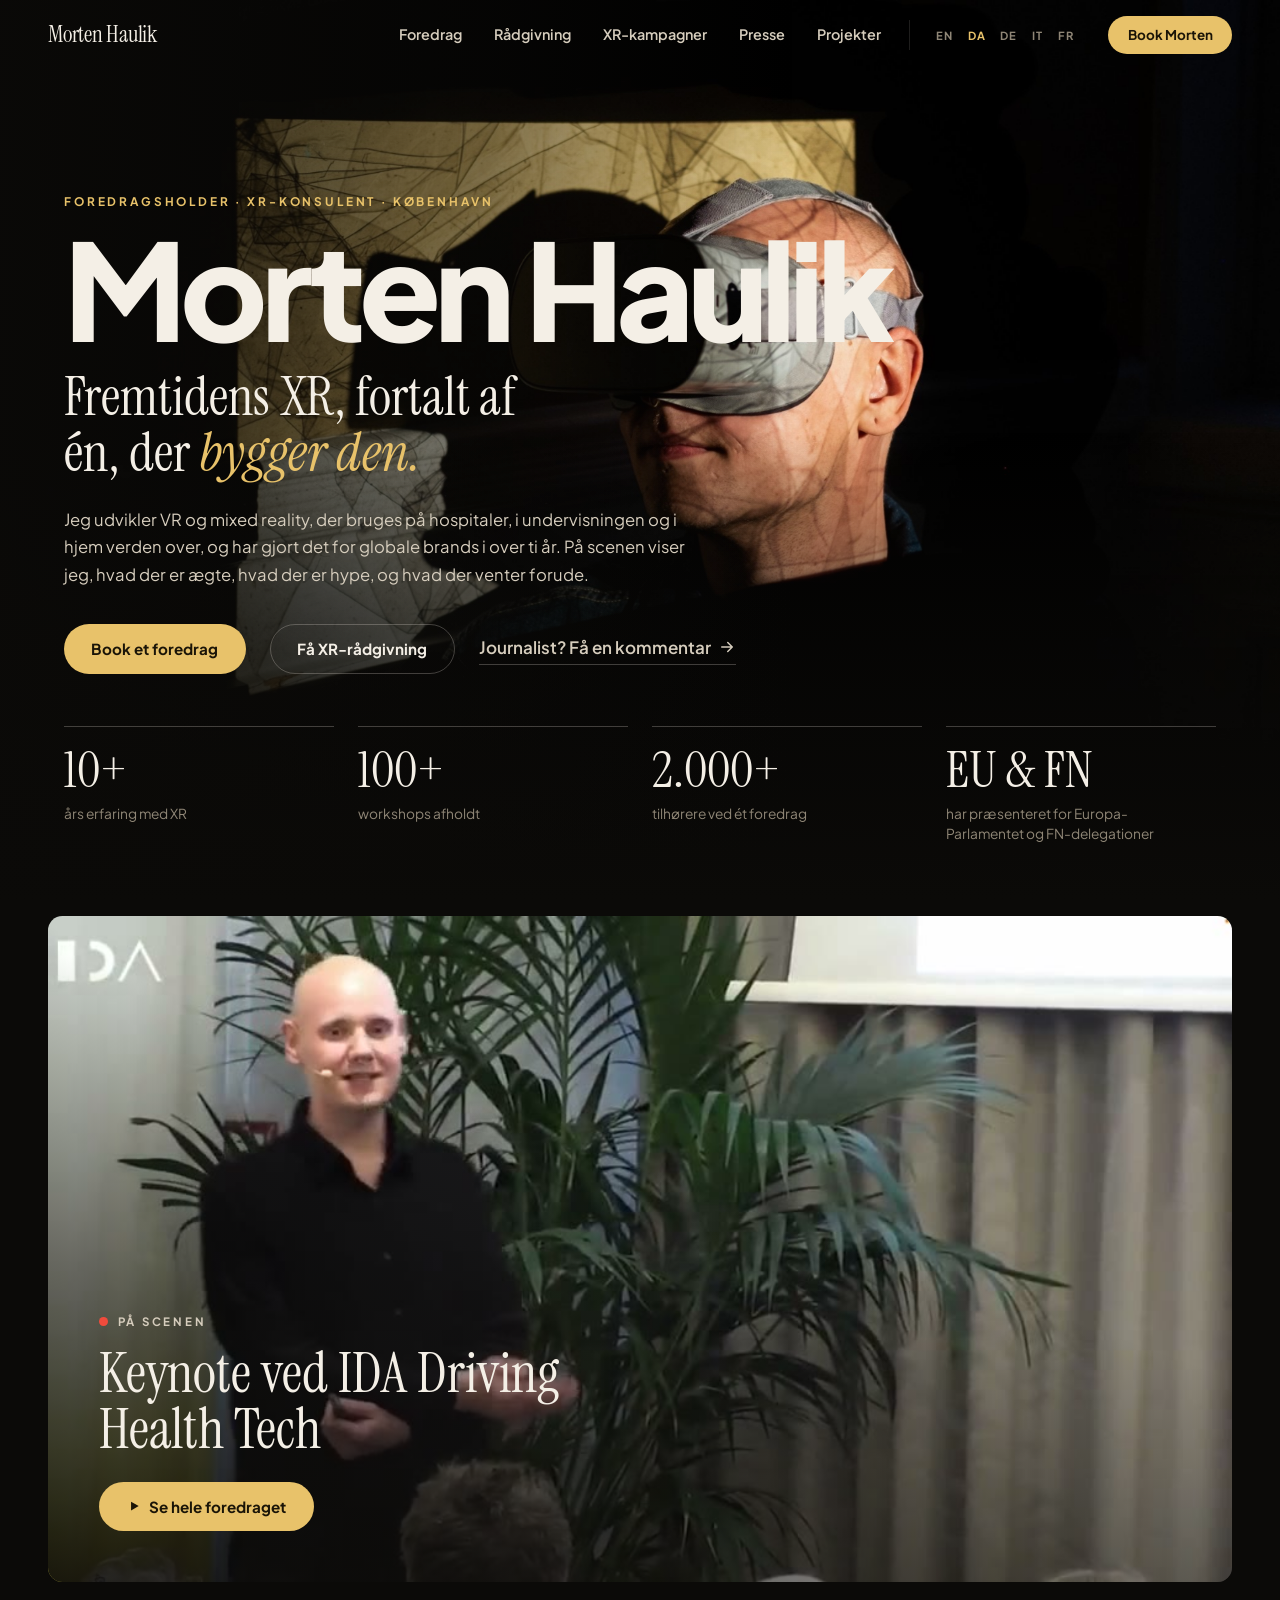
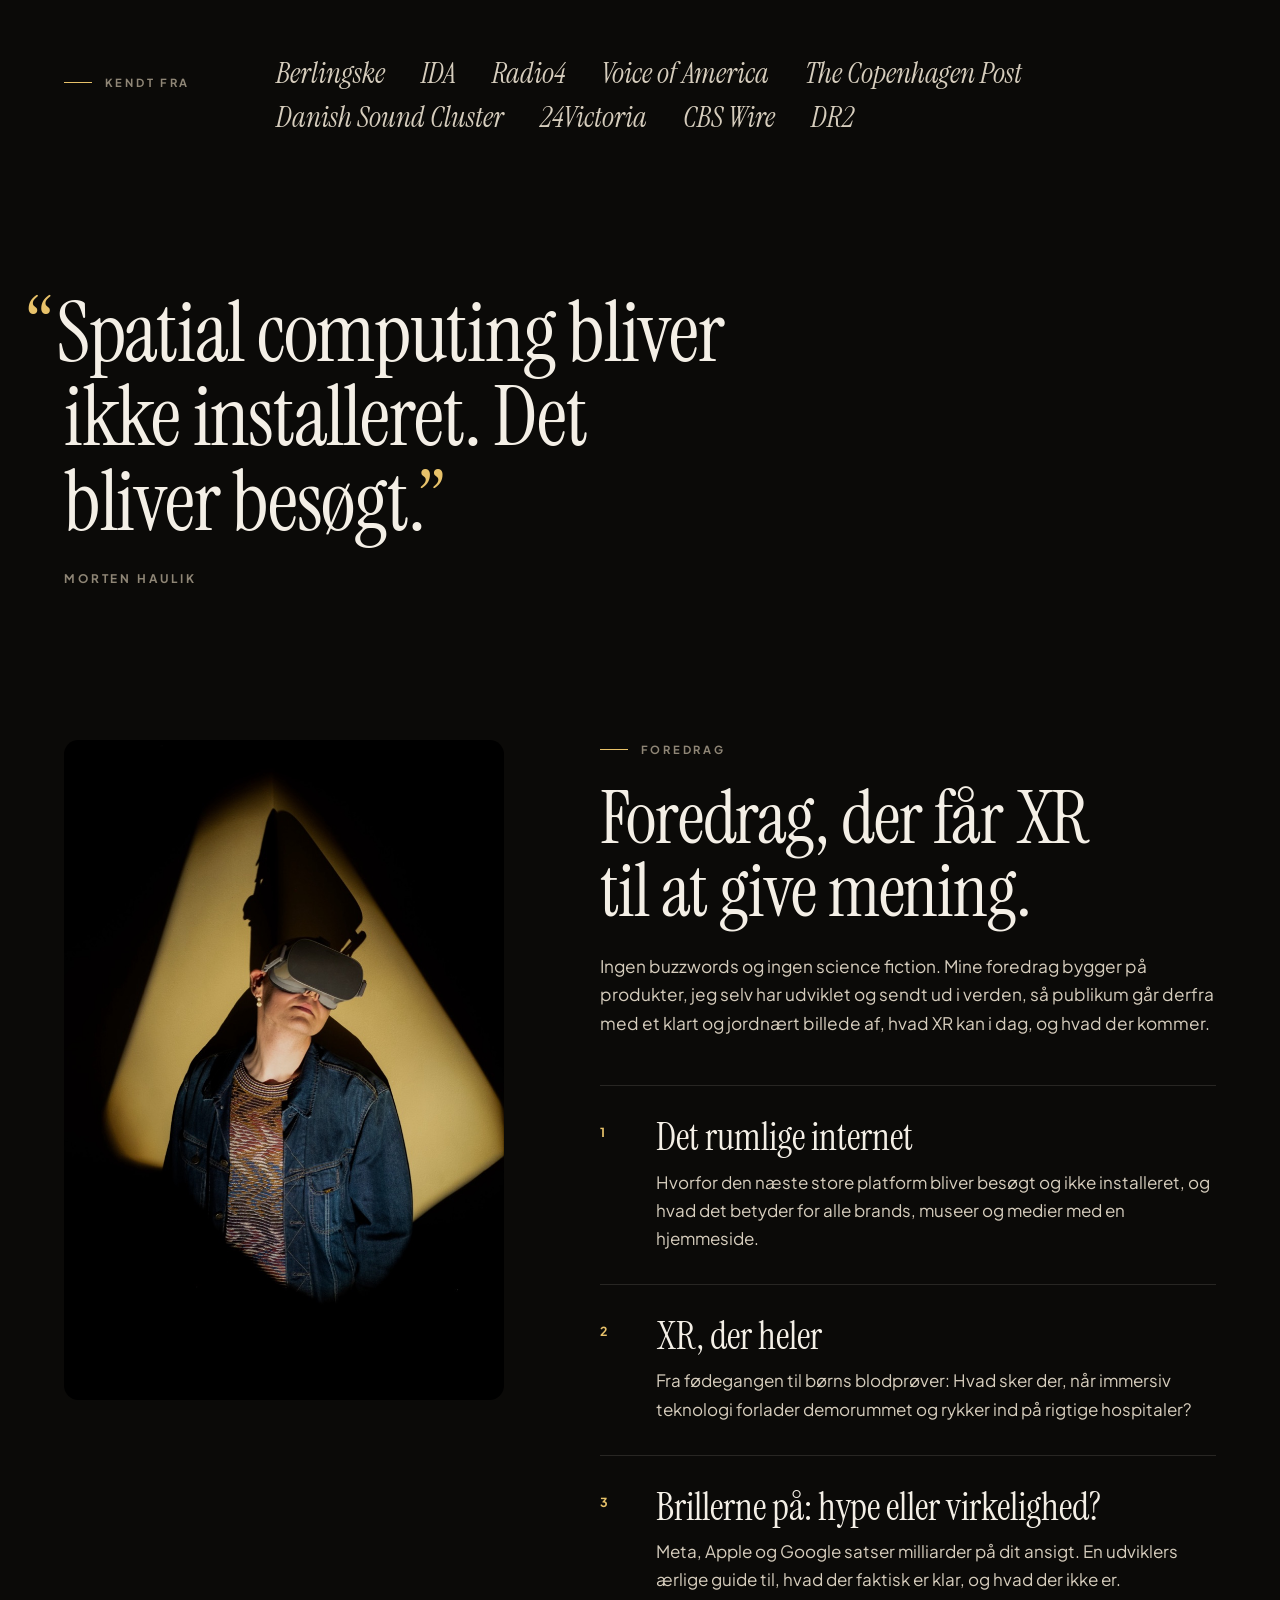
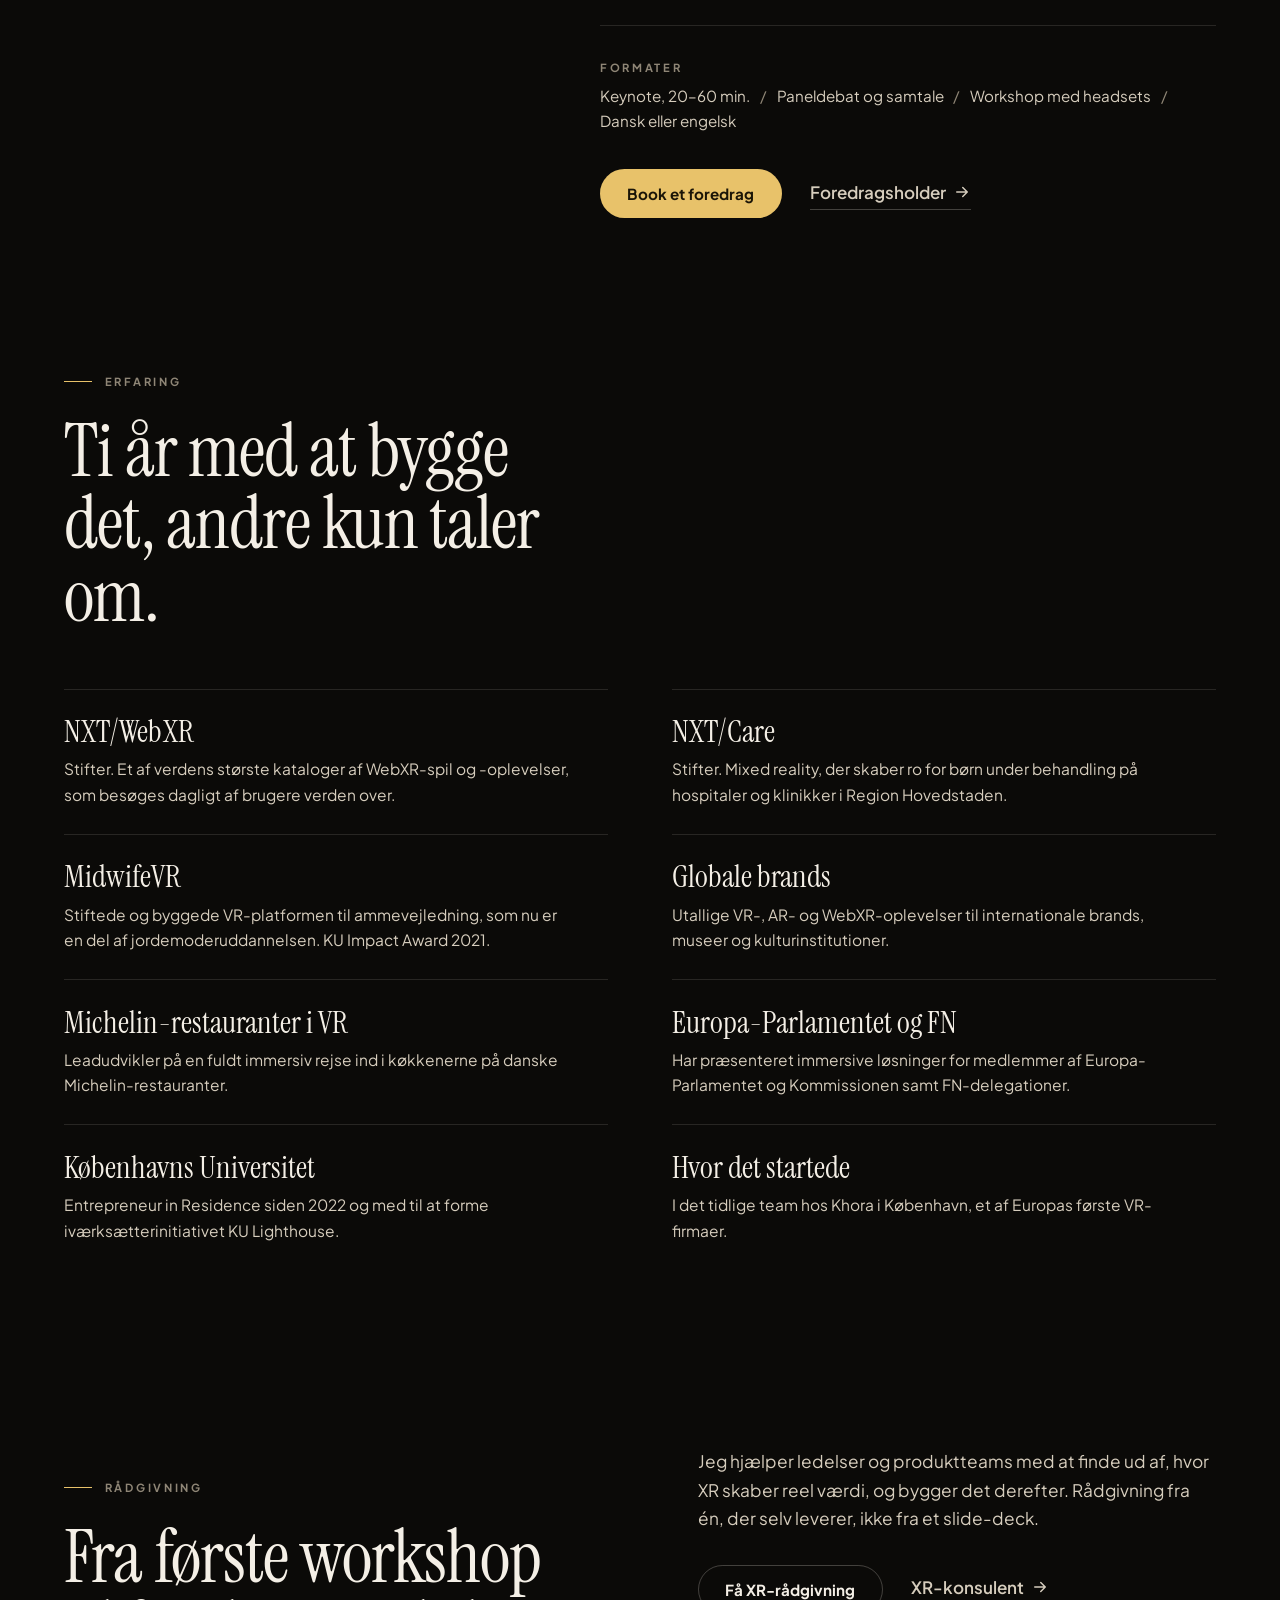
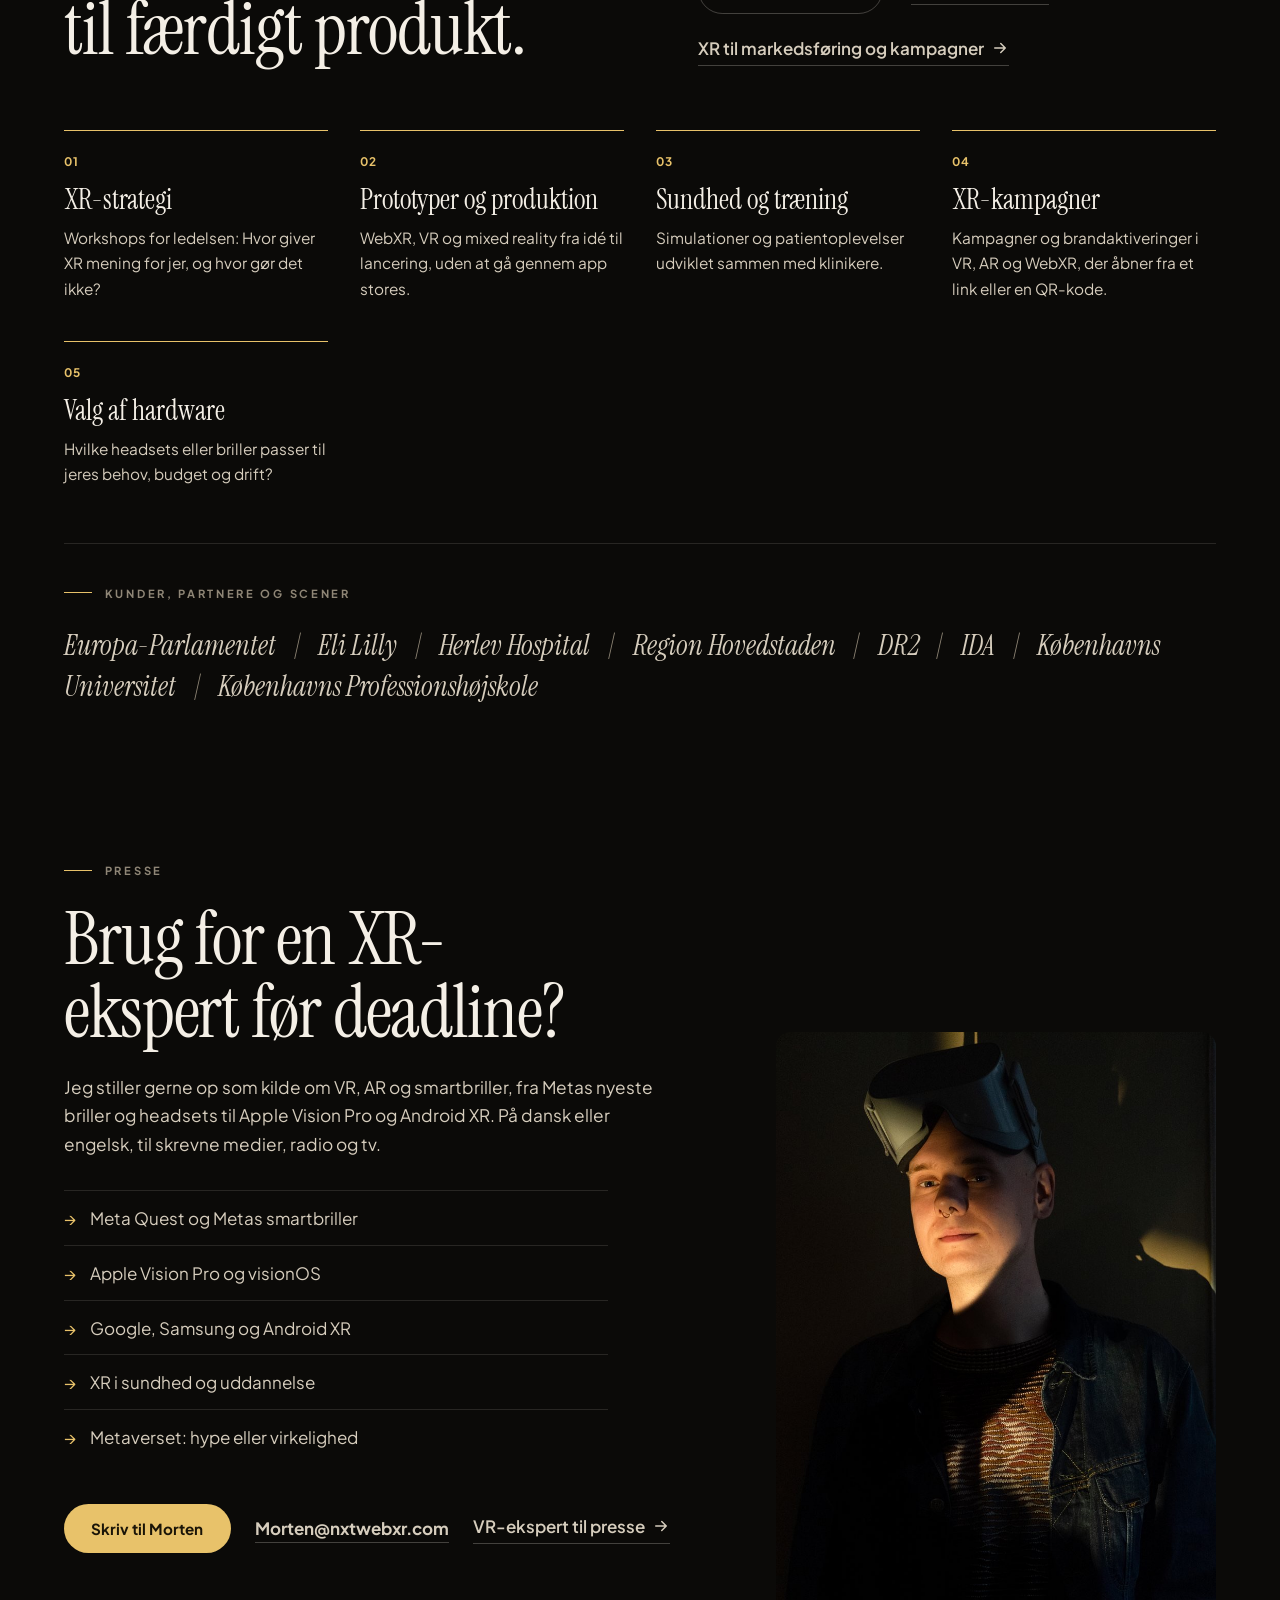
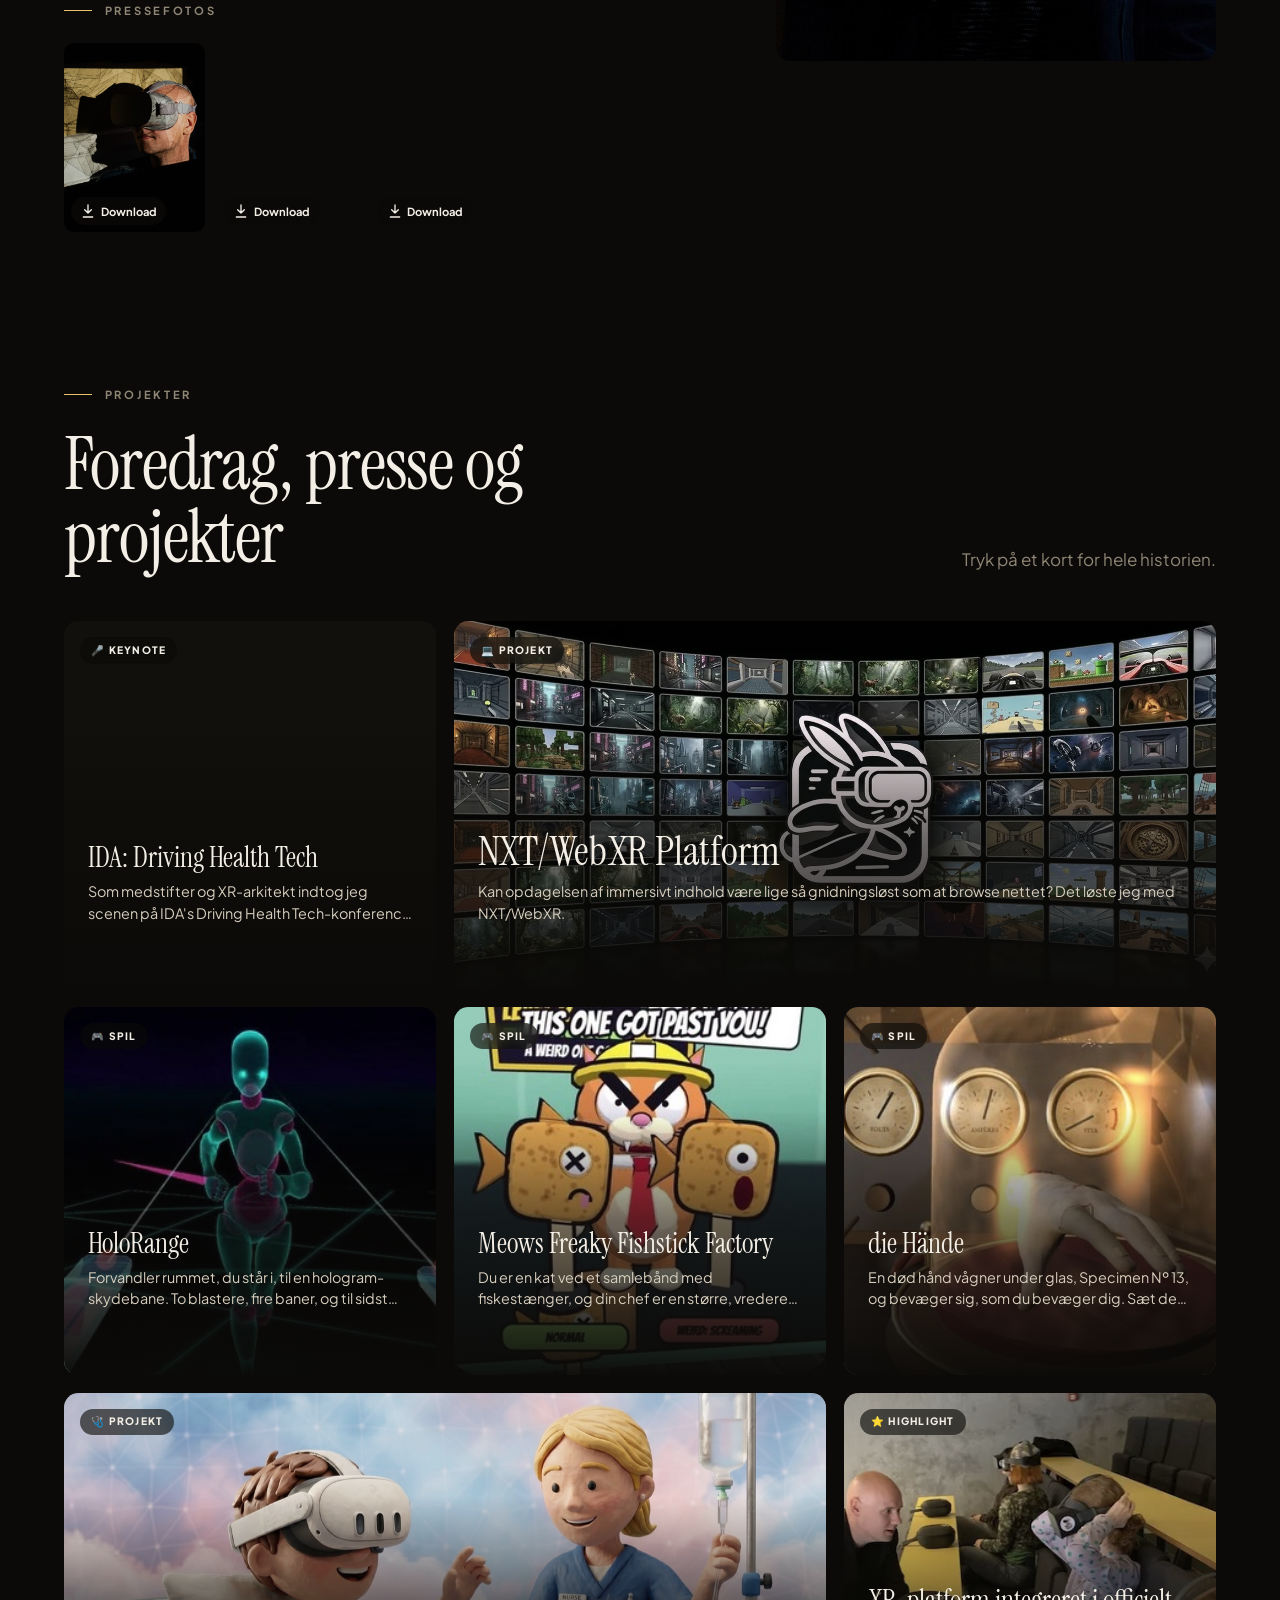
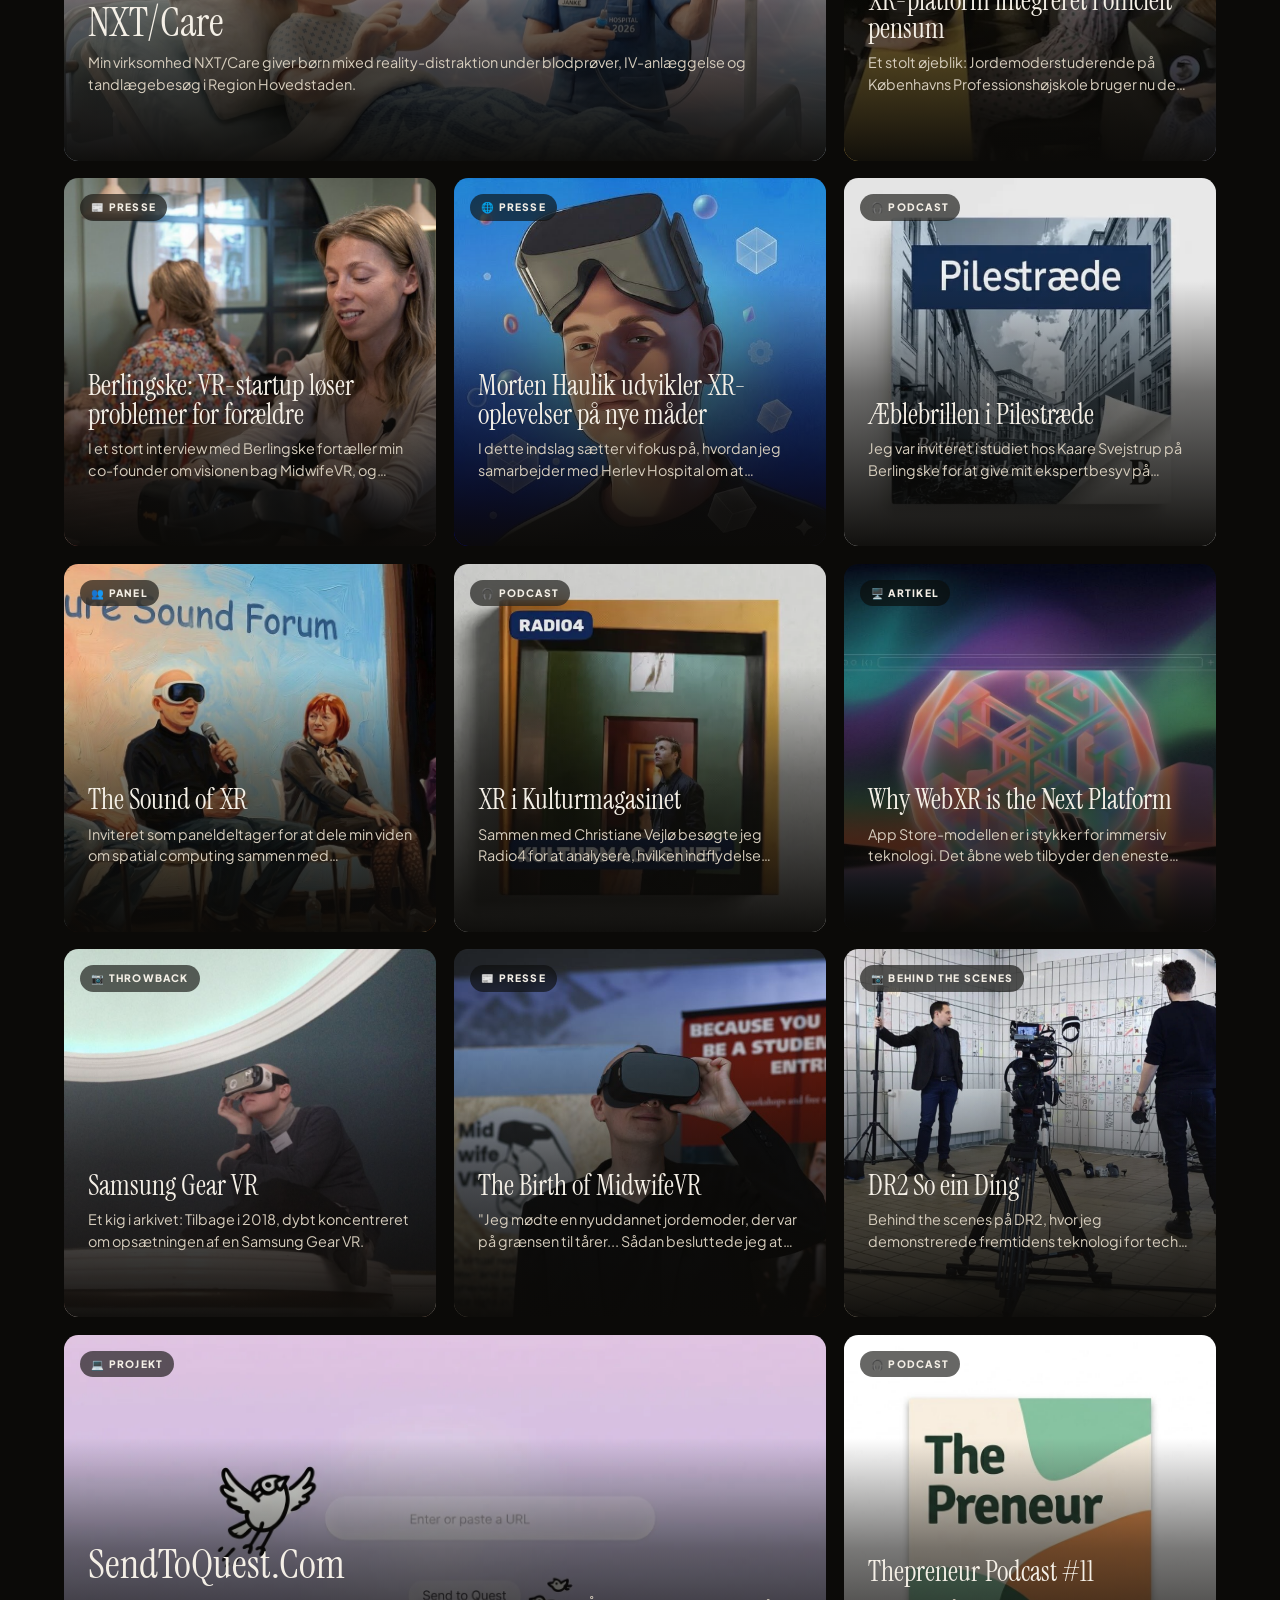
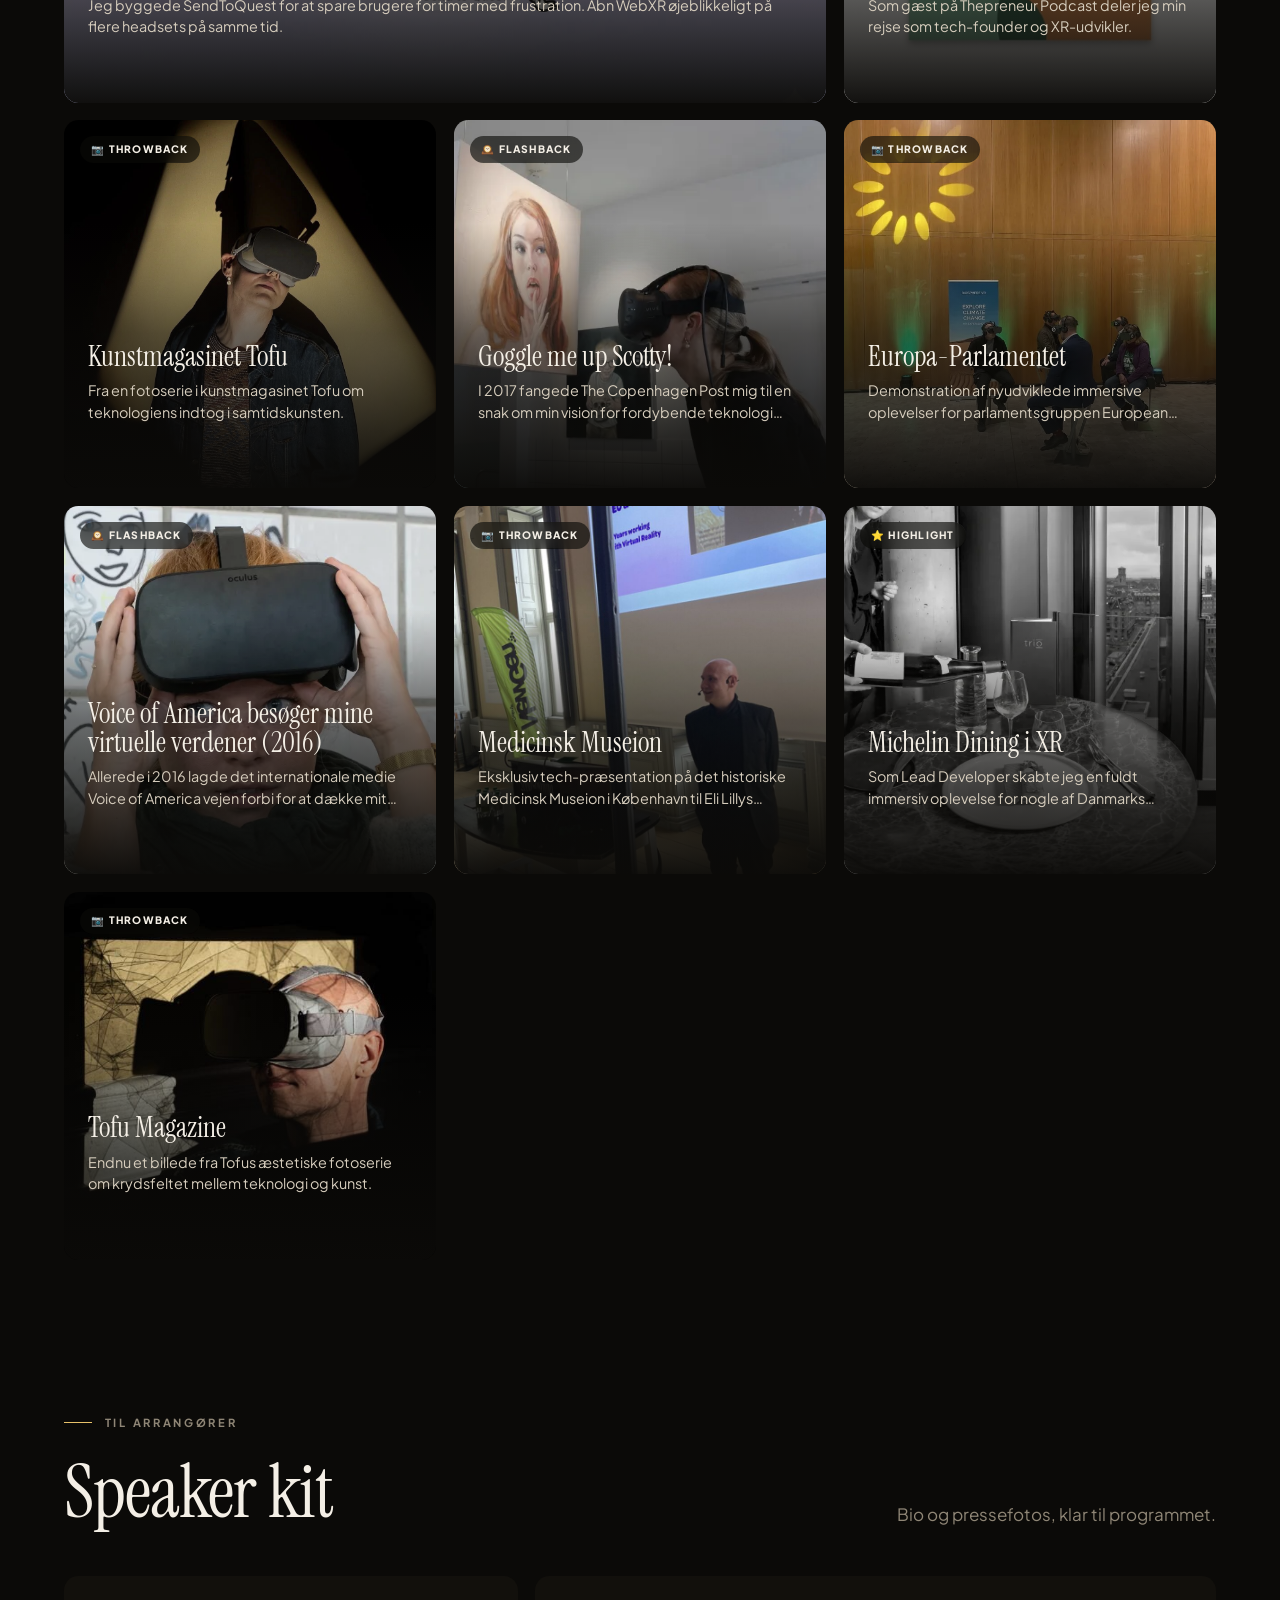
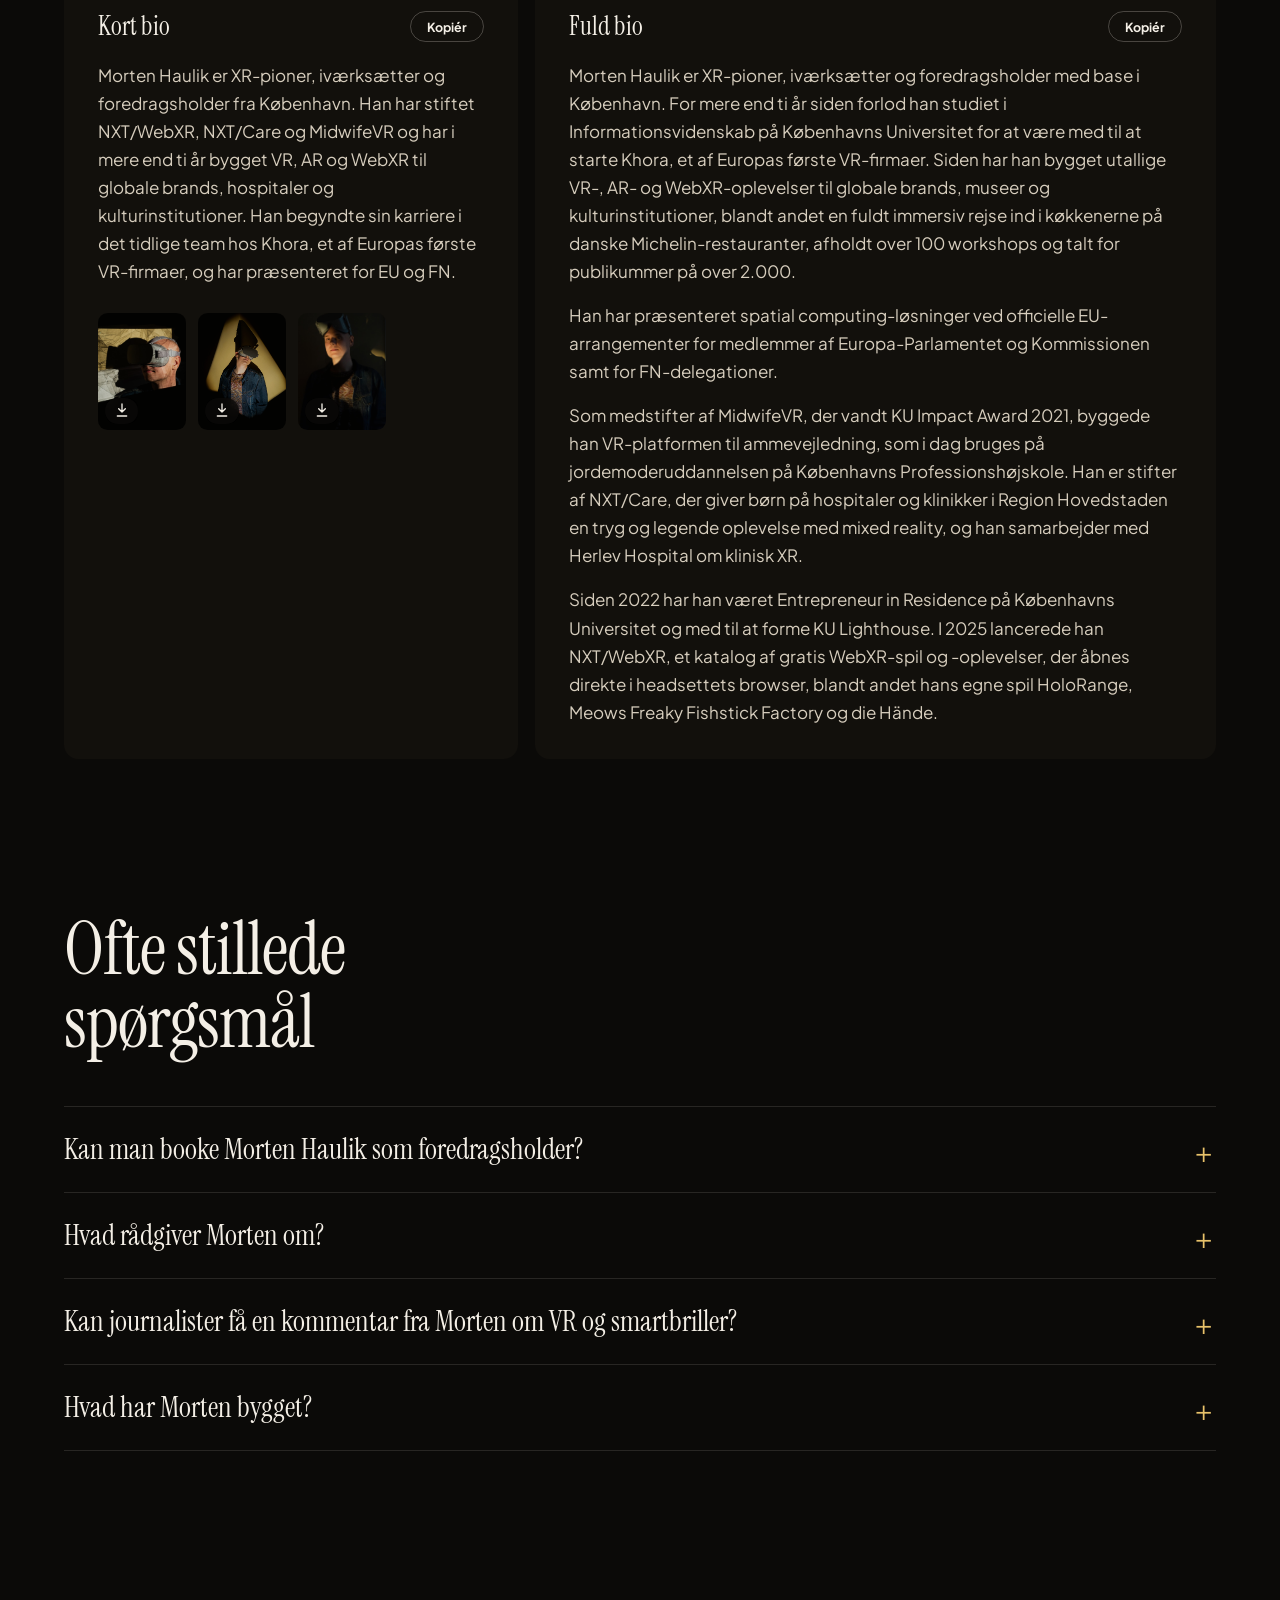
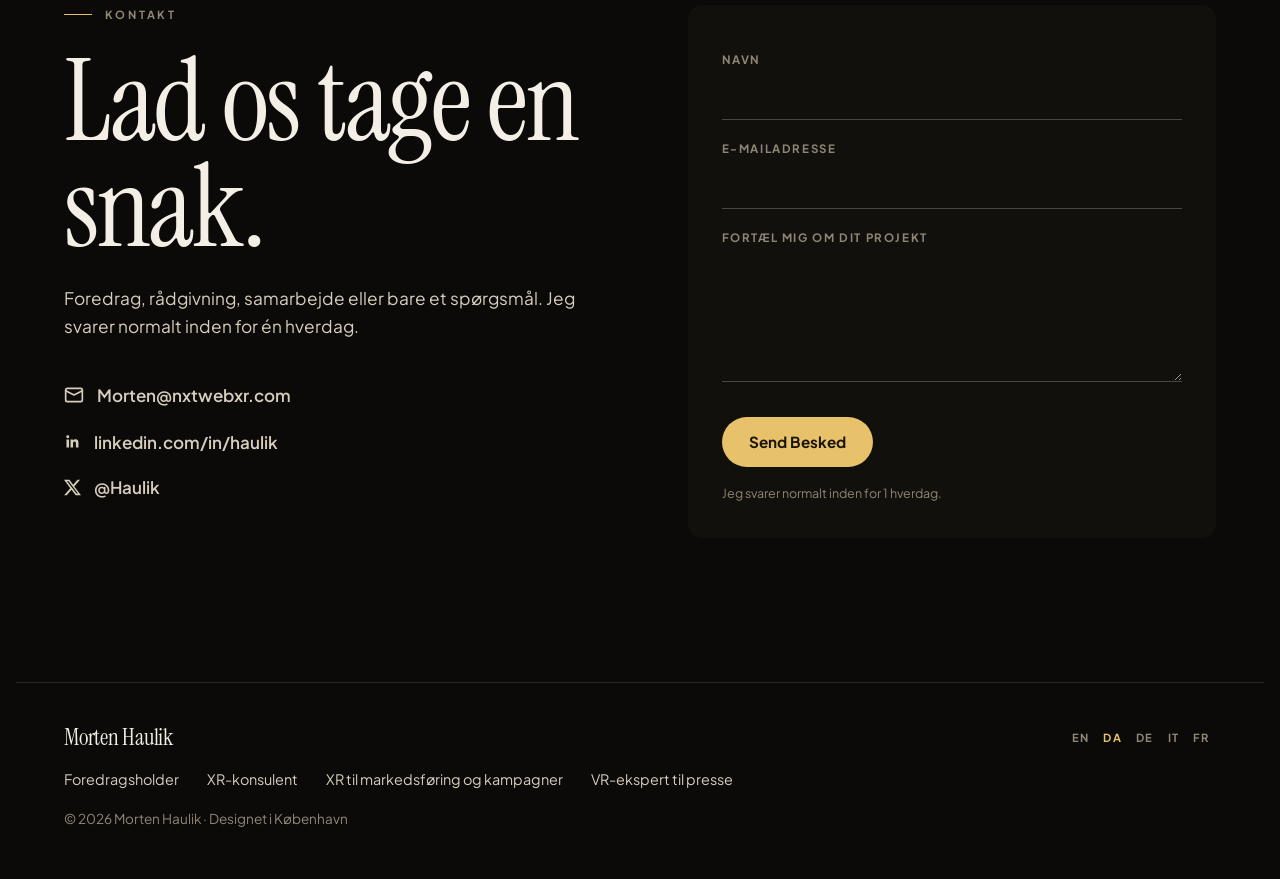
==== commit 79ce1752: "SEO expansion: dedicated landing pages per search intent (EN + DA) - New pages: XR keynote speaker, " ====
--- a/da/index.html
+++ b/da/index.html
@@ -47,7 +47,7 @@
 <link rel="preconnect" href="https://fonts.gstatic.com" crossorigin>
 <link href="https://fonts.googleapis.com/css2?family=Instrument+Serif:ital@0;1&family=Permanent+Marker&family=Plus+Jakarta+Sans:wght@400;500;600;700;800&display=swap" rel="stylesheet">
 <link rel="preload" as="image" href="/img/hero.jpg" imagesrcset="/img/hero-1100.jpg 1100w, /img/hero.jpg 2000w" imagesizes="100vw">
-<link rel="stylesheet" href="/style.css?v=859190ea">
+<link rel="stylesheet" href="/style.css?v=607e606b">
 <script>document.documentElement.classList.add('js');setTimeout(()=>document.querySelectorAll('.reveal').forEach(e=>e.classList.add('in')),2500)</script>
 <script type="application/ld+json">
 {
@@ -153,7 +153,13 @@
     "Meta smart glasses",
     "Android XR",
     "Hand tracking",
-    "Game development"
+    "Game development",
+    "XR Marketing",
+    "VR Advertising",
+    "AR Campaigns",
+    "Brand Activations",
+    "Immersive Experiences",
+    "Experiential Marketing"
    ],
    "contactPoint": [
     {
@@ -354,6 +360,14 @@
       "@type": "Offer",
       "itemOffered": {
        "@type": "Service",
+       "name": "XR campaigns",
+       "description": "VR, AR and WebXR campaigns and brand activations that open from a link or QR code."
+      }
+     },
+     {
+      "@type": "Offer",
+      "itemOffered": {
+       "@type": "Service",
        "name": "Hardware choices",
        "description": "Which headsets or glasses fit your use case, budget and operations."
       }
@@ -364,6 +378,18 @@
     "@type": "CommunicateAction",
     "target": "https://www.mortenhaulik.com/#contact"
    }
+  },
+  {
+   "@type": "Service",
+   "@id": "https://www.mortenhaulik.com/#marketing",
+   "name": "XR marketing and immersive advertising campaigns",
+   "serviceType": "XR marketing",
+   "provider": {
+    "@id": "https://www.mortenhaulik.com/#person"
+   },
+   "areaServed": "Europe",
+   "url": "https://www.mortenhaulik.com/xr-marketing-campaigns/",
+   "description": "VR, AR and WebXR campaigns and brand activations that open from a link or QR code, from concept to launch."
   },
   {
    "@type": "VideoGame",
@@ -483,16 +509,18 @@
 <header class="topbar" id="top">
   <a class="wordmark" href="/da/">Morten Haulik</a>
   <nav class="topnav" aria-label="Main">
-    <a href="#speaking">Foredrag</a>
-    <a href="#consulting">Rådgivning</a>
-    <a href="#press">Presse</a>
-    <a href="#work">Projekter</a>
+    <a href="/da/foredragsholder-vr/">Foredrag</a>
+    <a href="/da/xr-konsulent/">Rådgivning</a>
+    <a href="/da/xr-markedsfoering/">XR-kampagner</a>
+    <a href="/da/vr-ekspert-presse/">Presse</a>
+    <a href="/da/#work">Projekter</a>
   </nav>
   <nav class="langs" aria-label="Sprog"><a href="/" hreflang="en" lang="en" data-lang="en" title="English">EN</a><a href="/da/" hreflang="da" lang="da" data-lang="da" aria-current="page" title="Dansk">DA</a><a href="/de/" hreflang="de" lang="de" data-lang="de" title="Deutsch">DE</a><a href="/it/" hreflang="it" lang="it" data-lang="it" title="Italiano">IT</a><a href="/fr/" hreflang="fr" lang="fr" data-lang="fr" title="Français">FR</a></nav>
   <button class="btn btn-gold btn-sm" type="button" data-open-booking>Book Morten</button>
 </header>
 
 <main id="main">
+
   <section class="hero" aria-labelledby="hero-title">
     <picture class="hero-media">
       <img src="/img/hero.jpg" srcset="/img/hero-1100.jpg 1100w, /img/hero.jpg 2000w" sizes="100vw"
@@ -551,7 +579,7 @@
         <li class="reveal"><span class="talk-no">3</span><div><h3>Brillerne på: hype eller virkelighed?</h3><p>Meta, Apple og Google satser milliarder på dit ansigt. En udviklers ærlige guide til, hvad der faktisk er klar, og hvad der ikke er.</p></div></li>
       </ol>
       <p class="formats reveal"><span>Formater</span> Keynote, 20–60 min. <i>/</i> Paneldebat og samtale <i>/</i> Workshop med headsets <i>/</i> Dansk eller engelsk</p>
-      <button class="btn btn-gold reveal" type="button" data-open-booking>Book et foredrag</button>
+      <div class="row-ctas reveal"><button class="btn btn-gold" type="button" data-open-booking>Book et foredrag</button><a class="text-link more" href="/da/foredragsholder-vr/">Foredragsholder <svg width="18" height="18" viewBox="0 0 24 24" fill="none" stroke="currentColor" stroke-width="2" stroke-linecap="round" stroke-linejoin="round" aria-hidden="true"><path d="M5 12h14M13 6l6 6-6 6"/></svg></a></div>
     </div>
   </section>
 
@@ -578,13 +606,15 @@
       </div>
       <div>
         <p class="lede reveal">Jeg hjælper ledelser og produktteams med at finde ud af, hvor XR skaber reel værdi, og bygger det derefter. Rådgivning fra én, der selv leverer, ikke fra et slide-deck.</p>
-        <a class="btn btn-line reveal" href="#contact">Få XR-rådgivning</a>
+        <div class="row-ctas reveal"><a class="btn btn-line" href="#contact">Få XR-rådgivning</a><a class="text-link more" href="/da/xr-konsulent/">XR-konsulent <svg width="18" height="18" viewBox="0 0 24 24" fill="none" stroke="currentColor" stroke-width="2" stroke-linecap="round" stroke-linejoin="round" aria-hidden="true"><path d="M5 12h14M13 6l6 6-6 6"/></svg></a></div>
+        <a class="text-link more reveal" href="/da/xr-markedsfoering/">XR til markedsføring og kampagner <svg width="18" height="18" viewBox="0 0 24 24" fill="none" stroke="currentColor" stroke-width="2" stroke-linecap="round" stroke-linejoin="round" aria-hidden="true"><path d="M5 12h14M13 6l6 6-6 6"/></svg></a>
       </div>
     </div>
     <ol class="offers">
       <li class="reveal"><h3>XR-strategi</h3><p>Workshops for ledelsen: Hvor giver XR mening for jer, og hvor gør det ikke?</p></li>
       <li class="reveal"><h3>Prototyper og produktion</h3><p>WebXR, VR og mixed reality fra idé til lancering, uden at gå gennem app stores.</p></li>
       <li class="reveal"><h3>Sundhed og træning</h3><p>Simulationer og patientoplevelser udviklet sammen med klinikere.</p></li>
+      <li class="reveal"><h3>XR-kampagner</h3><p>Kampagner og brandaktiveringer i VR, AR og WebXR, der åbner fra et link eller en QR-kode.</p></li>
       <li class="reveal"><h3>Valg af hardware</h3><p>Hvilke headsets eller briller passer til jeres behov, budget og drift?</p></li>
     </ol>
     <div class="partners reveal">
@@ -605,6 +635,7 @@
       <div class="press-actions reveal">
         <a class="btn btn-gold" href="mailto:Morten@nxtwebxr.com?subject=Presseforesp%C3%B8rgsel">Skriv til Morten</a>
         <a class="mail" href="mailto:Morten@nxtwebxr.com?subject=Presseforesp%C3%B8rgsel">Morten@nxtwebxr.com</a>
+        <a class="text-link more" href="/da/vr-ekspert-presse/">VR-ekspert til presse <svg width="18" height="18" viewBox="0 0 24 24" fill="none" stroke="currentColor" stroke-width="2" stroke-linecap="round" stroke-linejoin="round" aria-hidden="true"><path d="M5 12h14M13 6l6 6-6 6"/></svg></a>
       </div>
       <p class="label reveal">Pressefotos</p>
       <ul class="photo-dl reveal">
@@ -887,6 +918,8 @@
     </div>
   </section>
 
+
+
   <section class="contact block" id="contact" aria-labelledby="contact-title">
     <div class="contact-intro">
       <p class="label reveal">Kontakt</p>
@@ -909,6 +942,7 @@
       <p class="hint" id="contact-status" role="status">Jeg svarer normalt inden for 1 hverdag.</p>
     </form>
   </section>
+
 </main>
 
 <footer class="site-footer">
@@ -916,6 +950,7 @@
     <a class="wordmark" href="#top">Morten Haulik</a>
     <nav class="langs" aria-label="Sprog"><a href="/" hreflang="en" lang="en" data-lang="en" title="English">EN</a><a href="/da/" hreflang="da" lang="da" data-lang="da" aria-current="page" title="Dansk">DA</a><a href="/de/" hreflang="de" lang="de" data-lang="de" title="Deutsch">DE</a><a href="/it/" hreflang="it" lang="it" data-lang="it" title="Italiano">IT</a><a href="/fr/" hreflang="fr" lang="fr" data-lang="fr" title="Français">FR</a></nav>
   </div>
+  <nav class="footer-links" aria-label="Services"><a href="/da/foredragsholder-vr/">Foredragsholder</a><a href="/da/xr-konsulent/">XR-konsulent</a><a href="/da/xr-markedsfoering/">XR til markedsføring og kampagner</a><a href="/da/vr-ekspert-presse/">VR-ekspert til presse</a></nav>
   <p class="muted">© 2026 Morten Haulik · Designet i København</p>
 </footer>
 
@@ -955,7 +990,7 @@
   </div>
 </dialog>
 
-<script src="/data.js?v=a7b90d8f" defer></script>
+<script src="/data.js?v=6eca59f2" defer></script>
 <script src="/main.js?v=3a068b97" defer></script>
 </body>
 </html>
--- a/style.css
+++ b/style.css
@@ -169,8 +169,7 @@
 
 /* Consulting */
 .offers{list-style:none;margin:4rem 0 3.5rem;padding:0;display:grid;gap:2.5rem 2rem;counter-reset:o}
-@media(min-width:760px){.offers{grid-template-columns:repeat(2,1fr)}}
-@media(min-width:1100px){.offers{grid-template-columns:repeat(4,1fr)}}
+@media(min-width:760px){.offers{grid-template-columns:repeat(auto-fit,minmax(13rem,1fr))}}
 .offers li{padding-top:1.4rem;border-top:1px solid var(--gold);counter-increment:o}
 .offers li::before{content:counter(o,decimal-leading-zero);display:block;margin-bottom:1rem;font:700 .74rem var(--sans);letter-spacing:.12em;color:var(--gold)}
 .offers h3{font:400 1.75rem/1.05 var(--serif)}
@@ -196,6 +195,46 @@
 .photo-dl span{position:absolute;left:.45rem;bottom:.45rem;display:inline-flex;align-items:center;gap:.3rem;padding:.3rem .55rem;border-radius:999px;
   background:rgba(11,10,8,.78);backdrop-filter:blur(6px);font-size:.7rem;font-weight:700}
 .photo-dl.small{margin-top:1.75rem;max-width:18rem}
+
+/* Section links + rows */
+.row-ctas{display:flex;flex-wrap:wrap;align-items:center;gap:1rem 1.75rem}
+.split .row-ctas{margin-top:2rem}
+.split .row-ctas .btn{margin-top:0}
+.text-link.more{margin-top:1.25rem}
+.row-ctas .text-link.more{margin-top:0}
+.press-actions .text-link.more{margin-top:0}
+
+/* Landing pages */
+.sub-hero{max-width:var(--wrap);margin:0 auto;padding:clamp(7rem,14vw,10rem) var(--gut) 0;display:grid;gap:3rem}
+@media(min-width:1000px){.sub-hero{grid-template-columns:7fr 5fr;gap:5rem;align-items:center}}
+.sub-hero h1{margin-top:1rem;font:400 clamp(2.8rem,6.4vw,5.6rem)/.96 var(--serif);letter-spacing:-.02em;max-width:15ch}
+.sub-hero .hero-ctas{margin-top:2.25rem}
+.sub-hero-media{margin:0;border-radius:var(--r);overflow:hidden;aspect-ratio:4/5;max-height:78vh}
+.sub-hero-media img{width:100%;height:100%;object-fit:cover}
+.crumbs{margin-bottom:2rem;font-size:.8rem;color:var(--muted)}
+.crumbs a{color:var(--ink-2);text-decoration:none}
+.crumbs a:hover{color:var(--gold)}
+.crumbs span{margin:0 .35rem}
+.sub-hero ~ .reel{padding-top:clamp(4rem,8vw,6rem)}
+.sub-sec .h2{max-width:20ch;margin-bottom:.5rem}
+.sub-sec .lede{max-width:70ch}
+.topic-list.wide{max-width:none;columns:2 22rem;column-gap:3rem;margin-top:2rem}
+.topic-list.wide li{break-inside:avoid}
+.photo-dl.wide{max-width:44rem;margin-top:2rem}
+.cta-box{padding:clamp(2.5rem,6vw,4.5rem);border-radius:var(--r);background:radial-gradient(120% 140% at 0% 0%,rgba(232,194,106,.16),transparent 55%),var(--bg-2);border:1px solid var(--line)}
+.cta-box .lede{margin-bottom:2rem}
+.related{display:grid;gap:1px;background:var(--line);border-block:1px solid var(--line);padding:0;margin-top:clamp(5rem,10vw,8rem);max-width:var(--wrap)}
+@media(min-width:900px){.related{grid-template-columns:repeat(3,1fr)}}
+.related-link{display:grid;gap:.6rem;padding:2rem var(--gut) 2rem 0;background:var(--bg);text-decoration:none}
+@media(min-width:900px){.related-link{padding:2.25rem 2rem}}
+.related-link span{font-size:.7rem;font-weight:700;letter-spacing:.22em;text-transform:uppercase;color:var(--muted)}
+.related-link strong{font:400 1.6rem/1.08 var(--serif)}
+.related-link svg{color:var(--gold);transition:transform .25s var(--ease)}
+.related-link:hover strong{color:var(--gold)}
+.related-link:hover svg{transform:translateX(5px)}
+.footer-links{display:flex;flex-wrap:wrap;gap:.5rem 1.75rem}
+.footer-links a{color:var(--ink-2);text-decoration:none;font-size:.9rem}
+.footer-links a:hover{color:var(--gold)}
 
 /* Work grid */
 .grid{display:grid;gap:1.1rem;grid-template-columns:1fr}
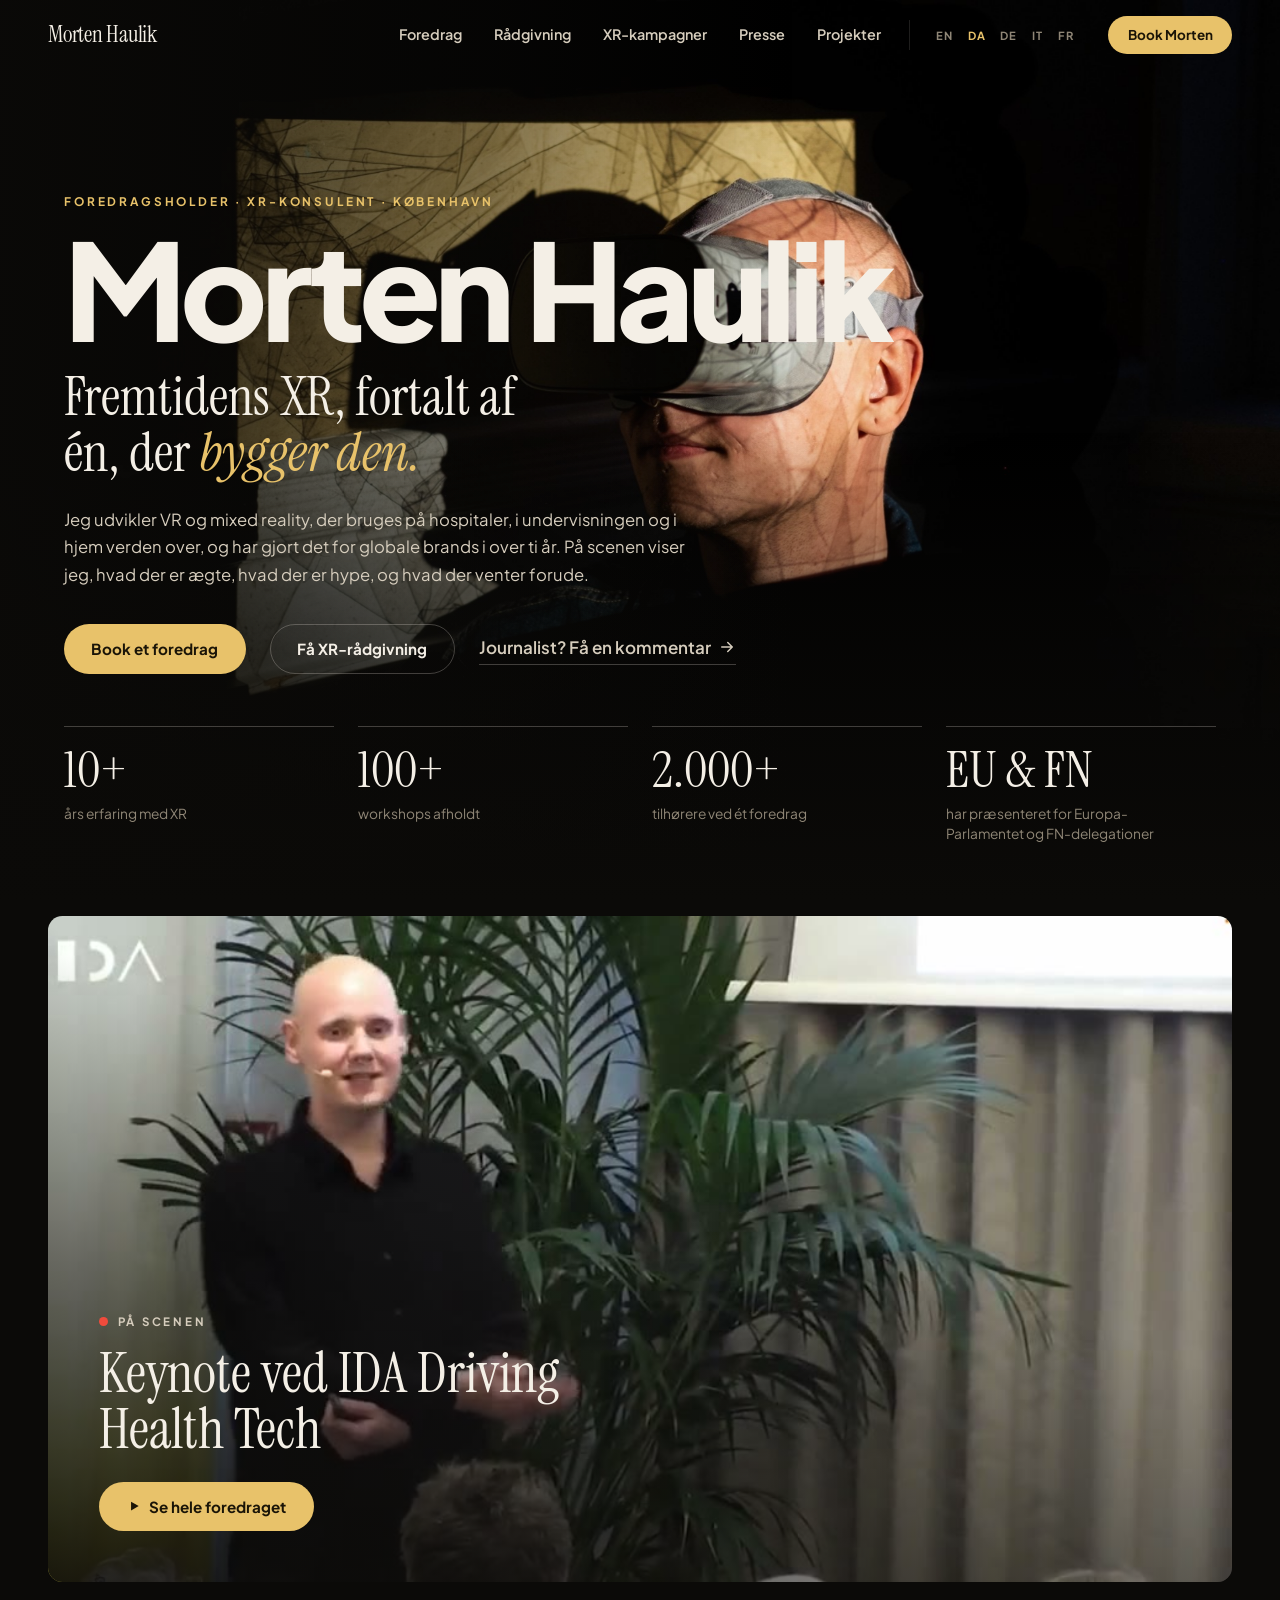
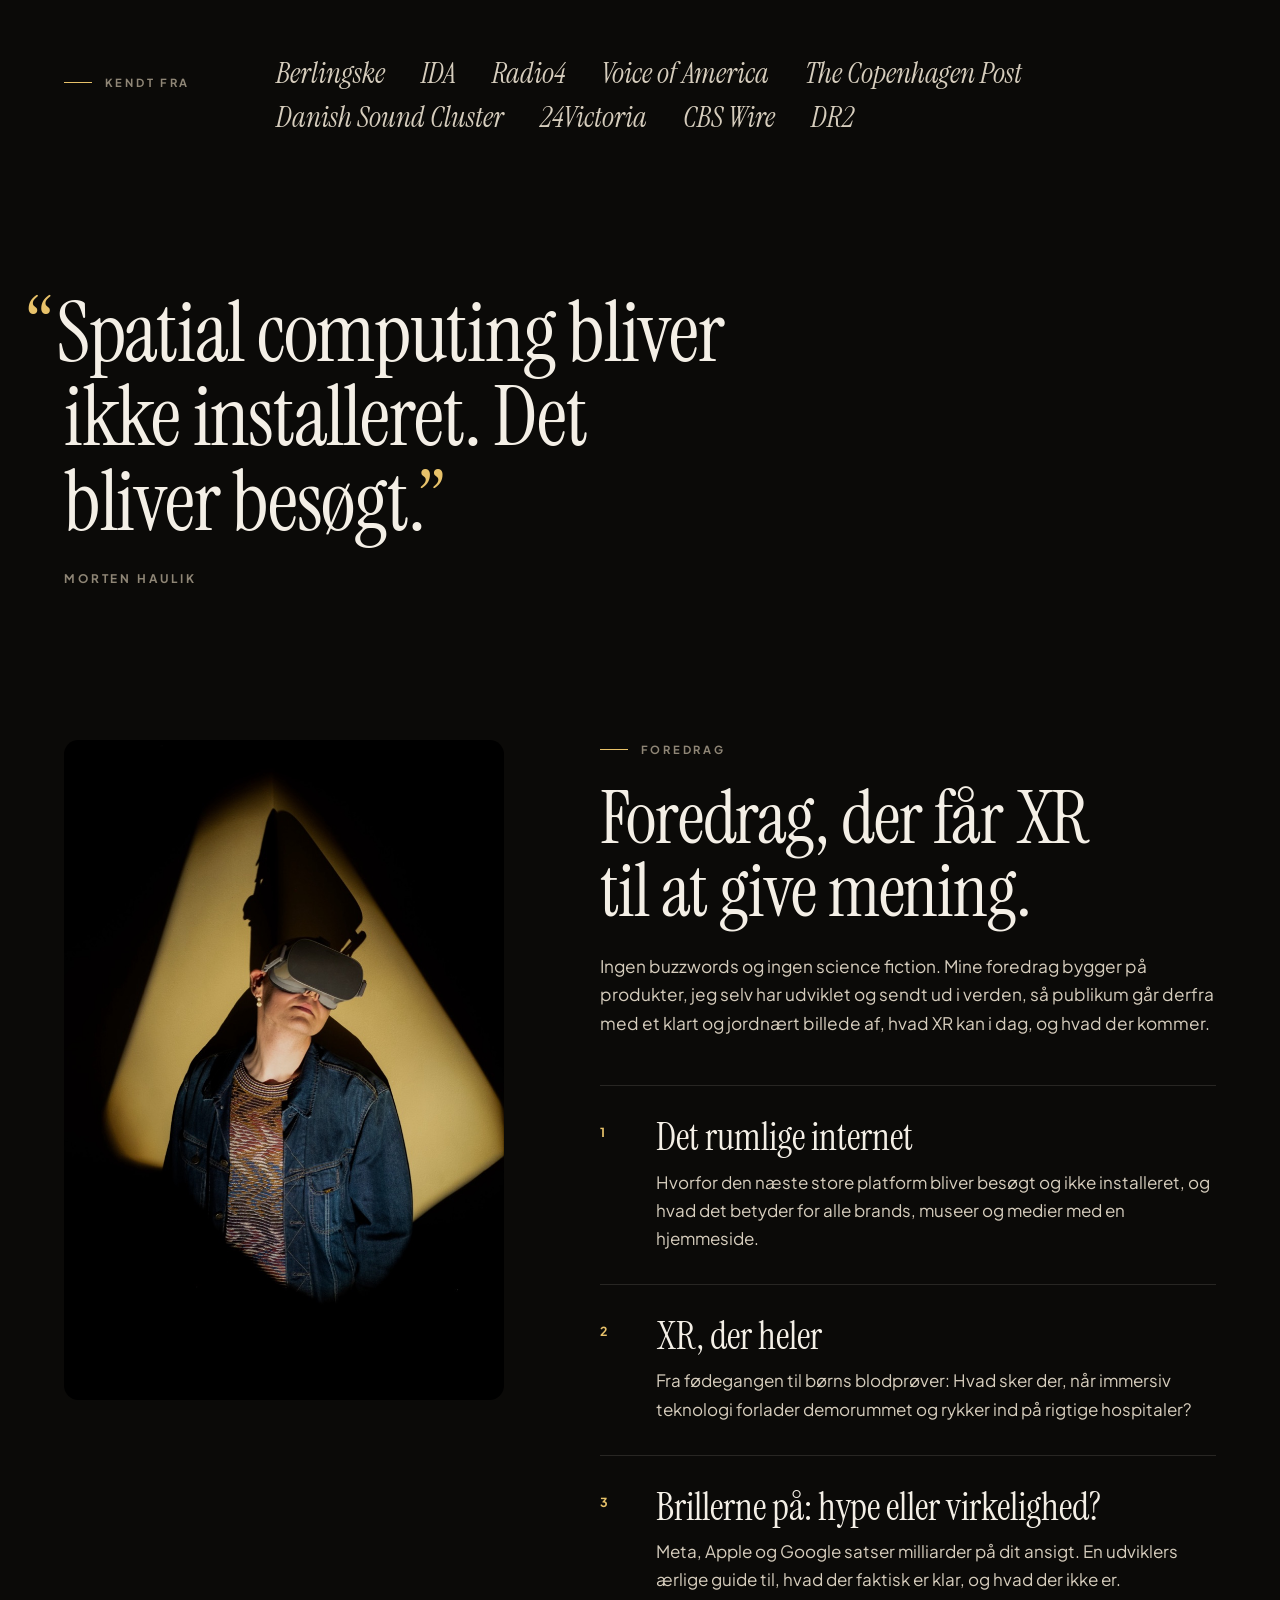
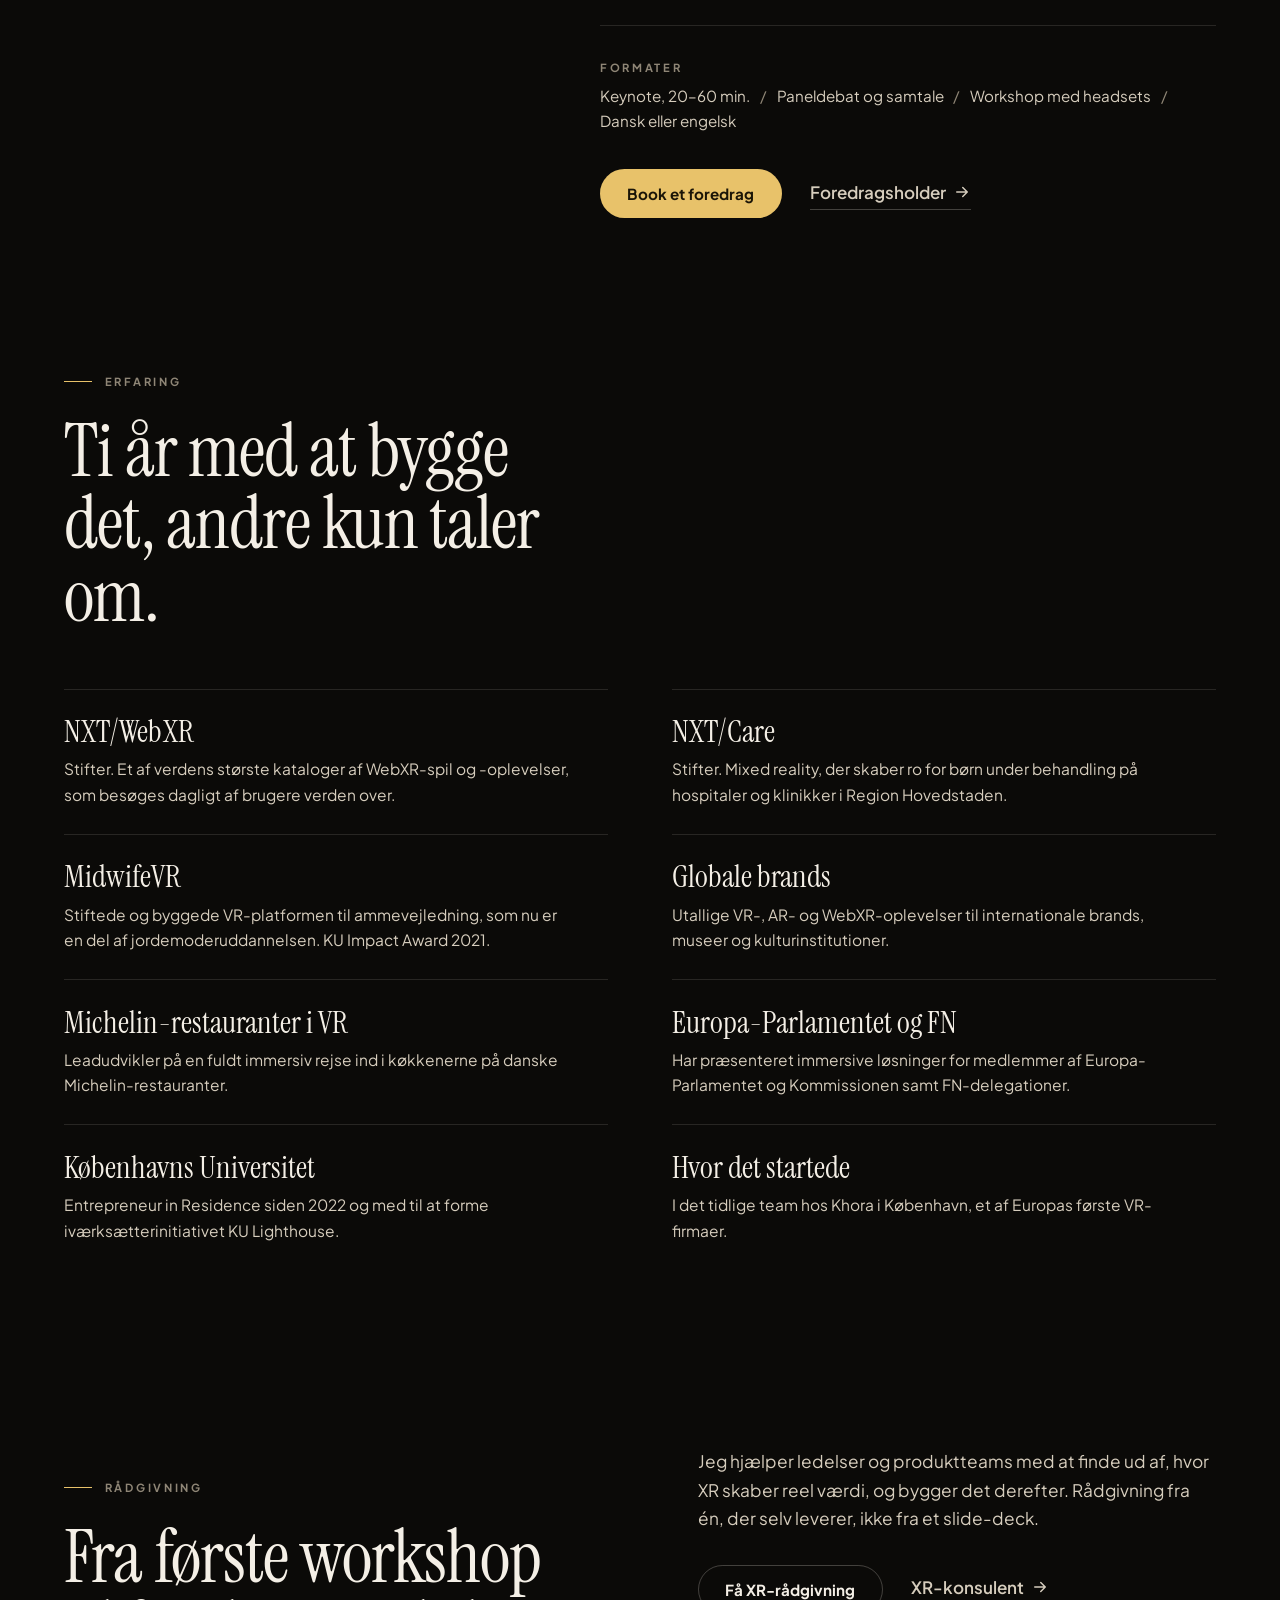
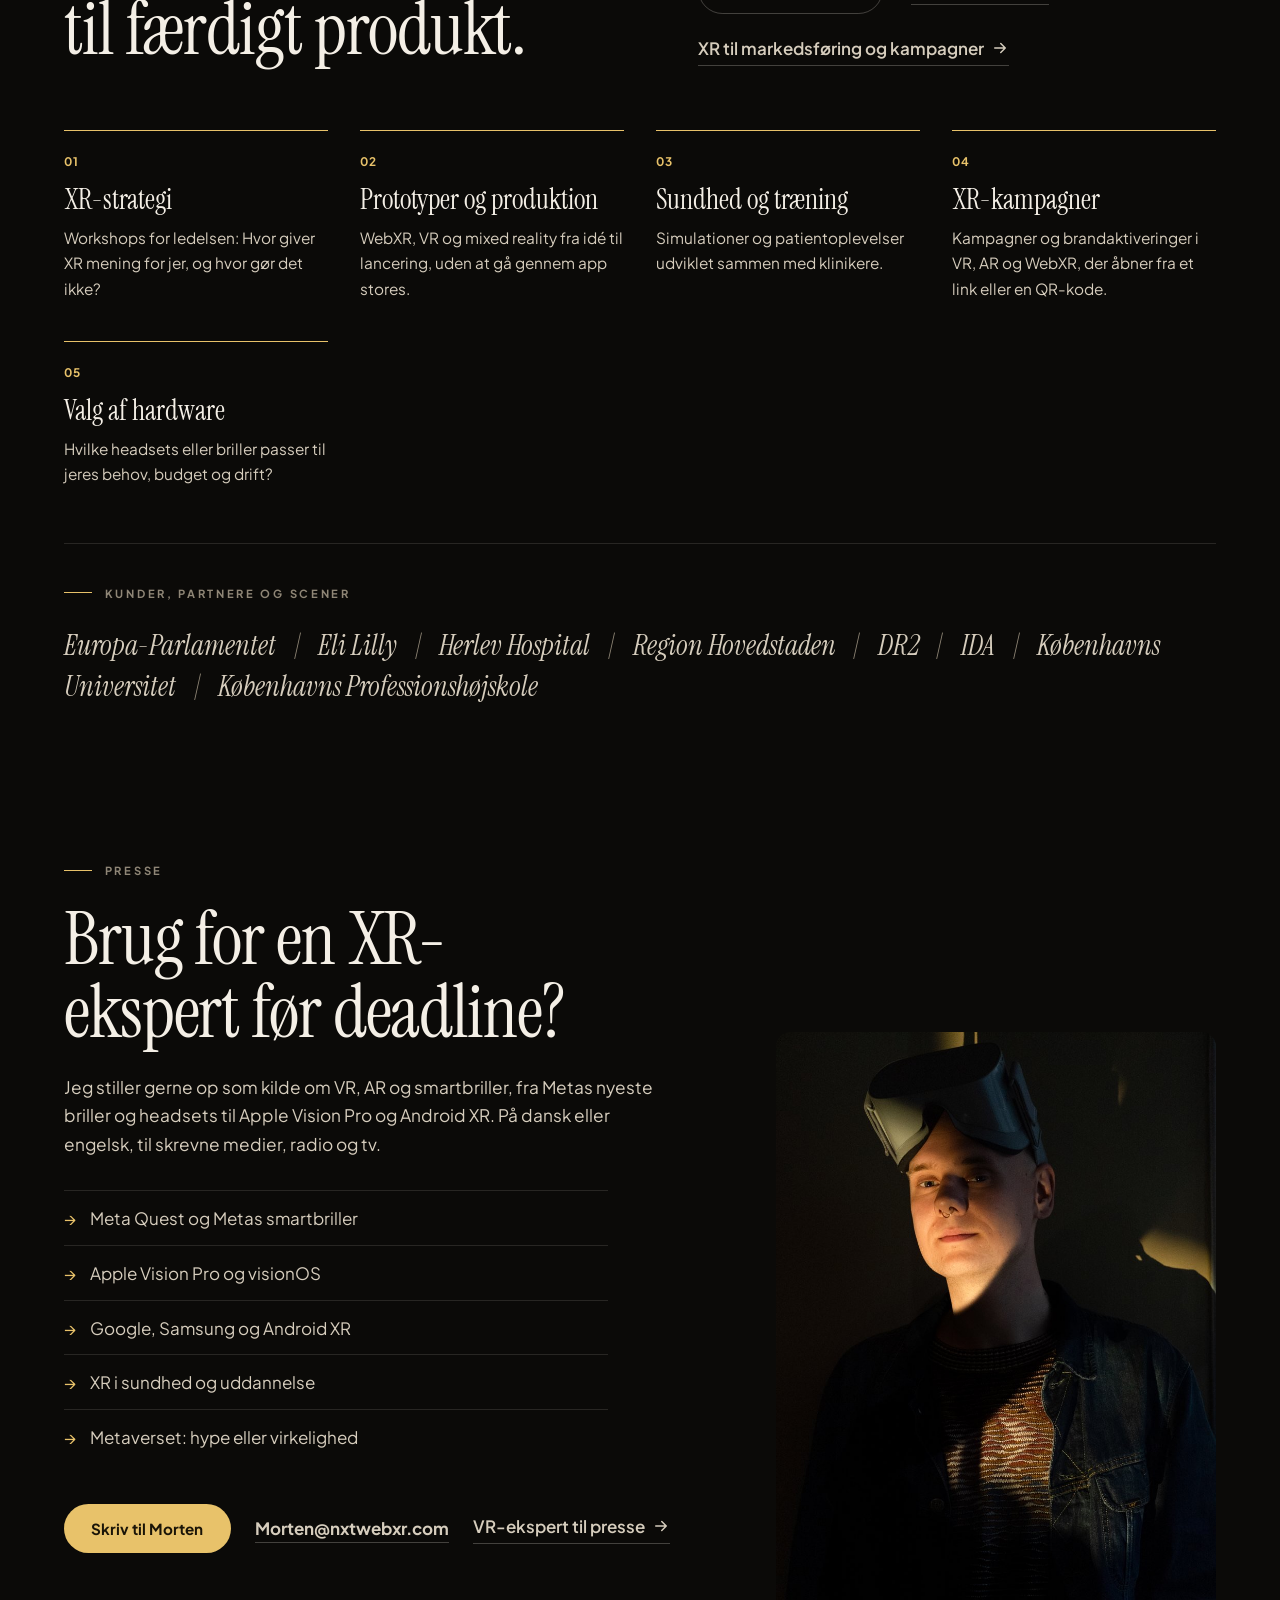
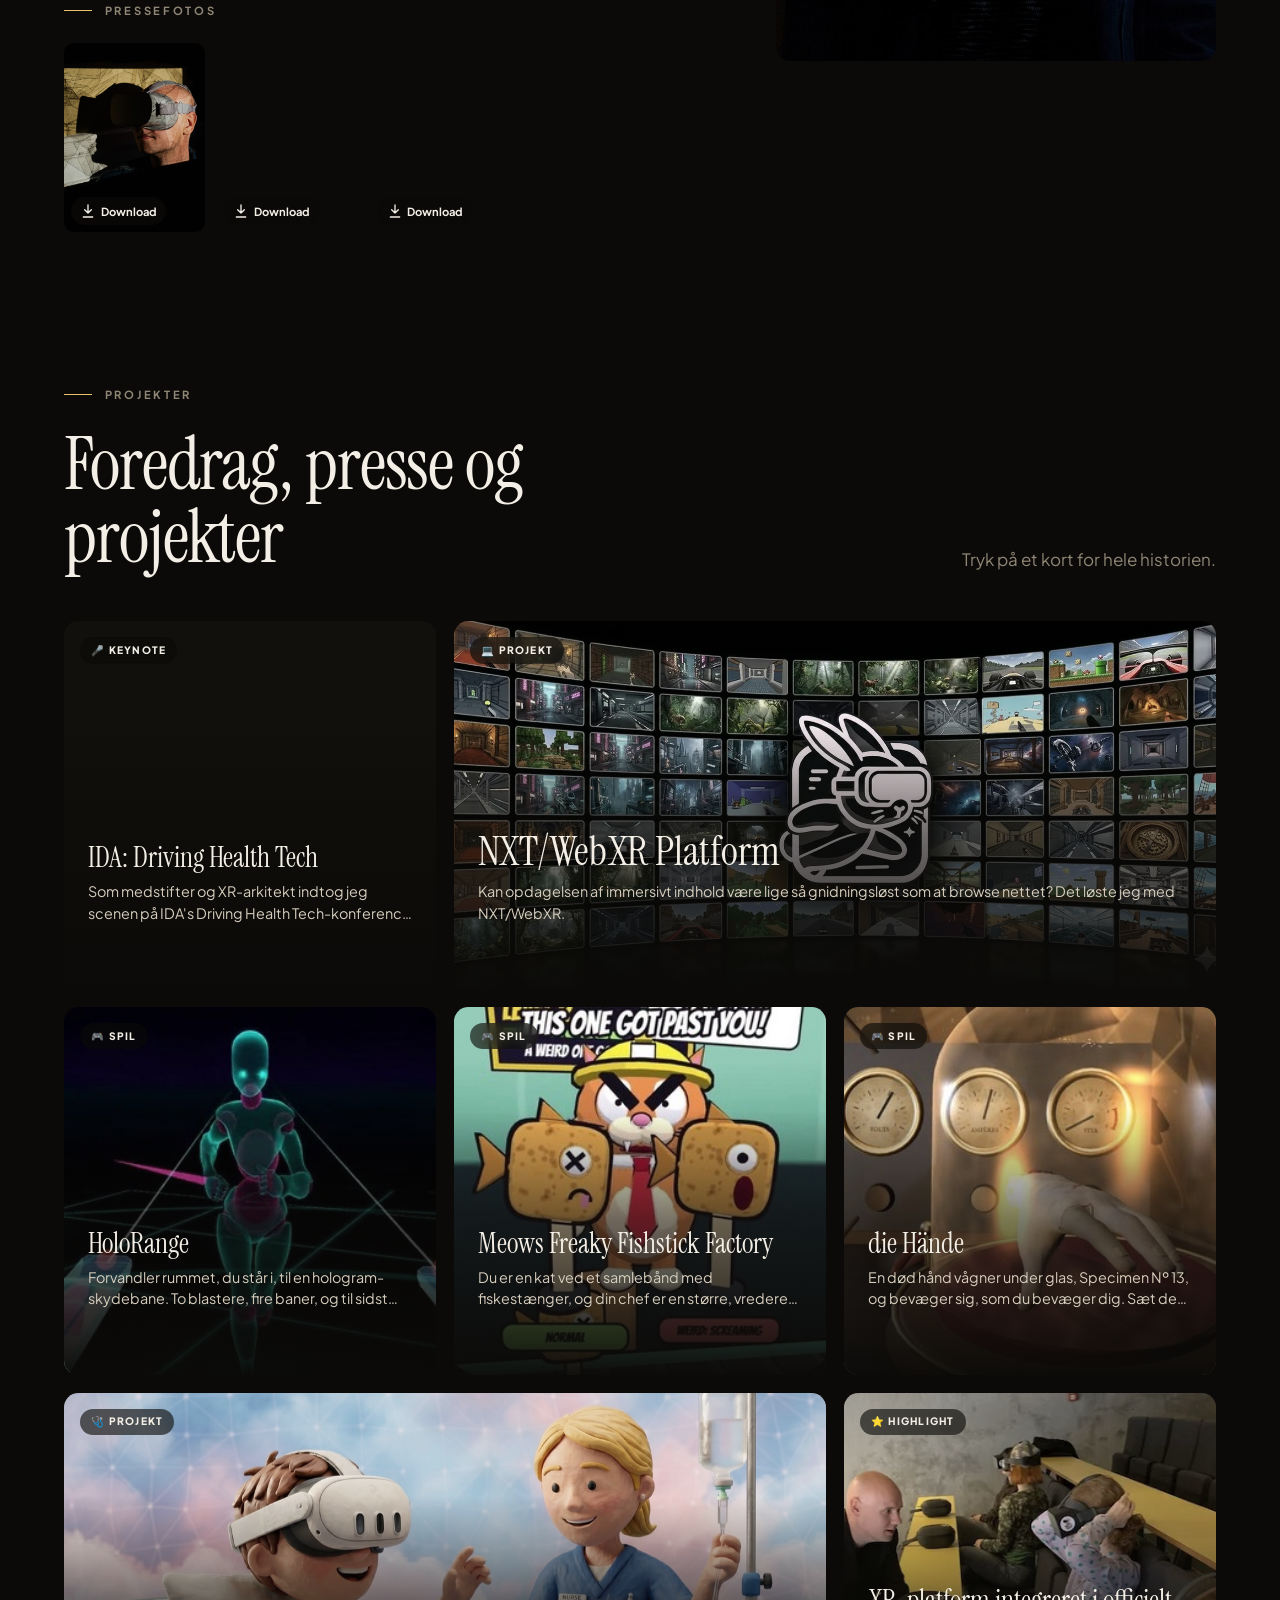
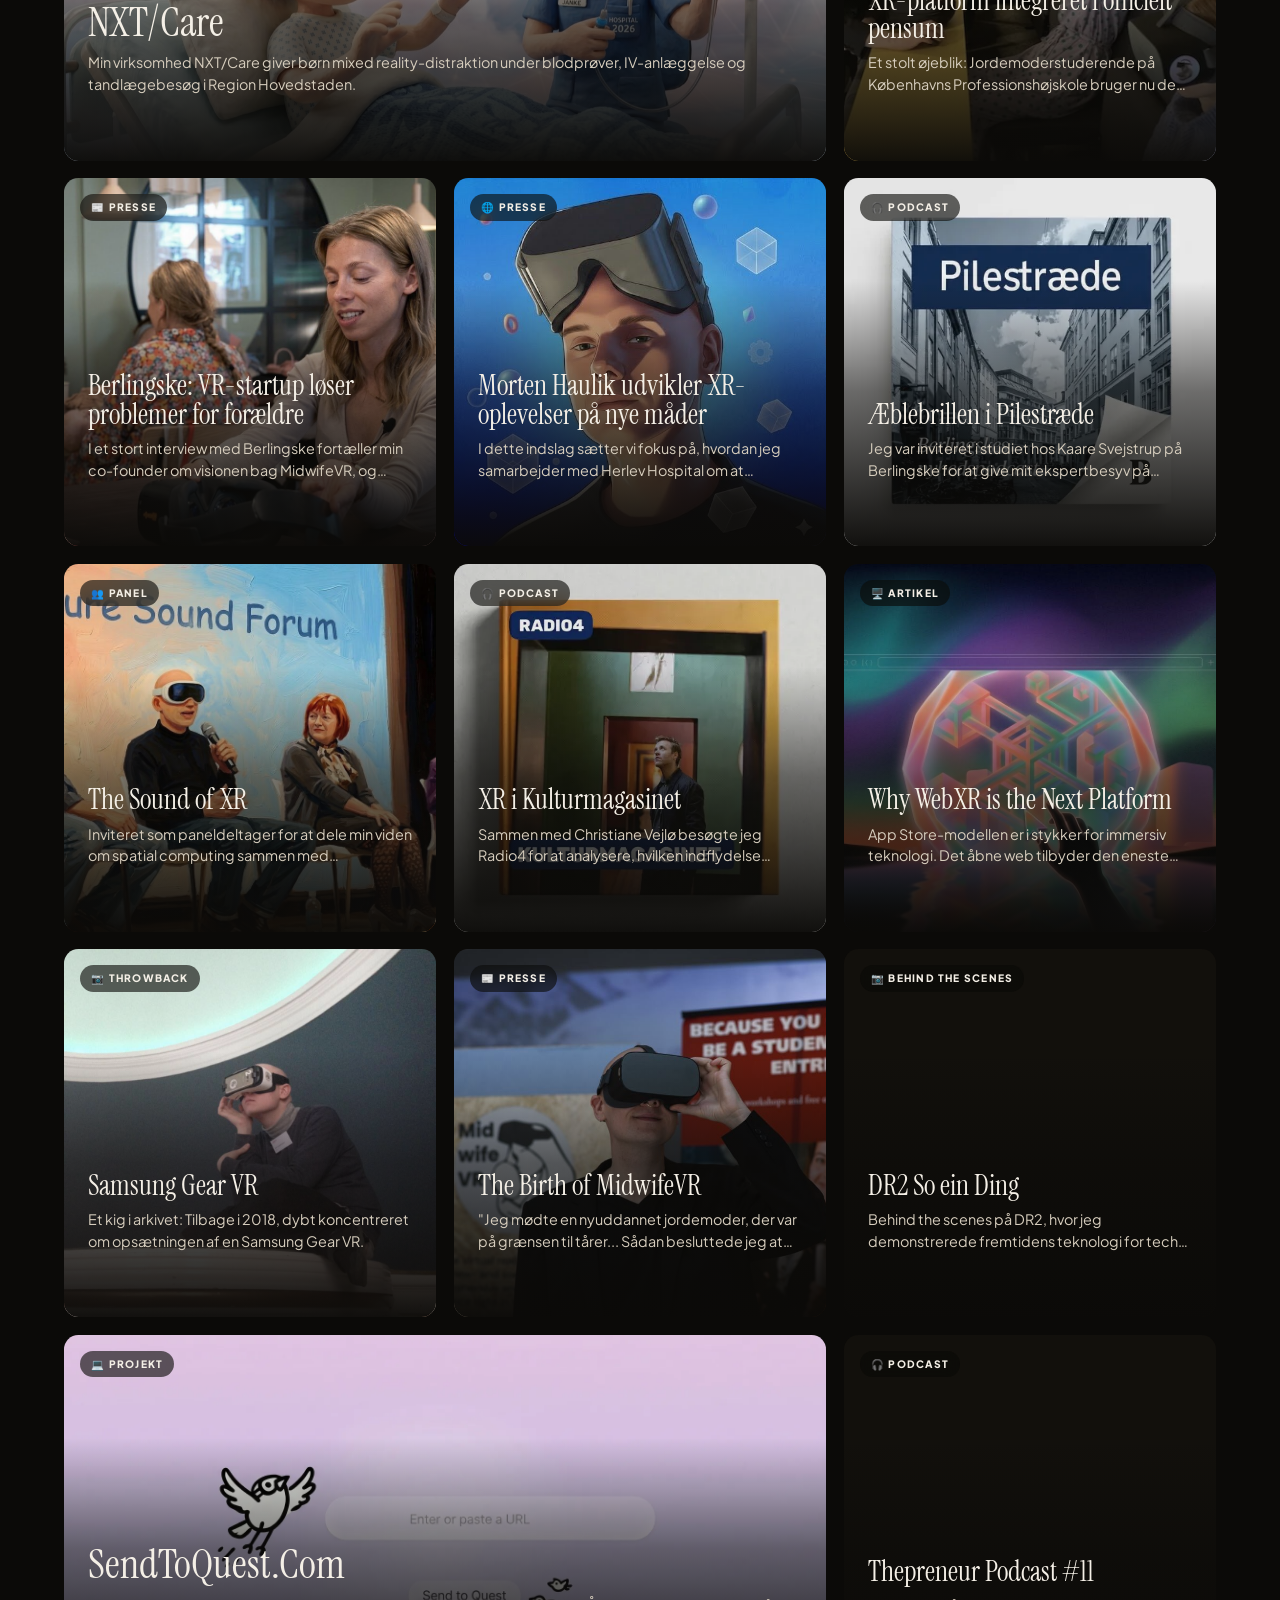
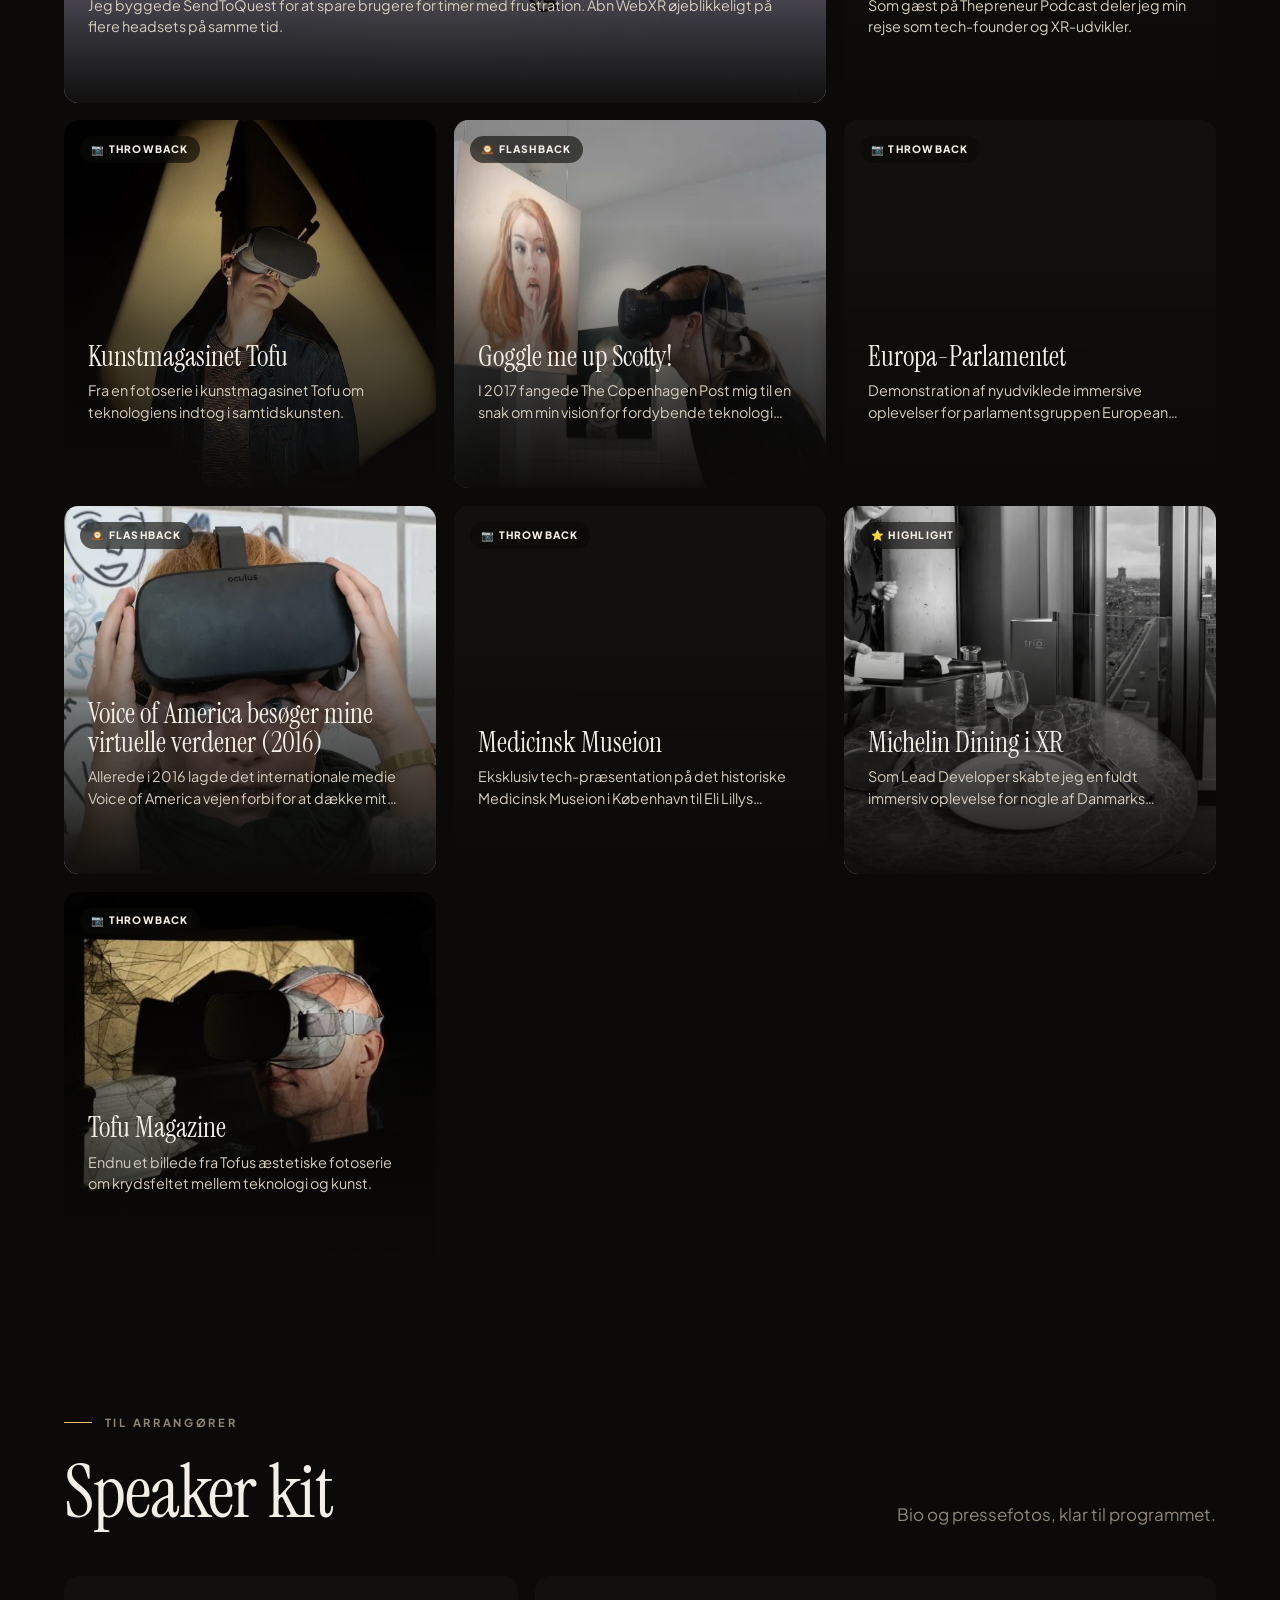
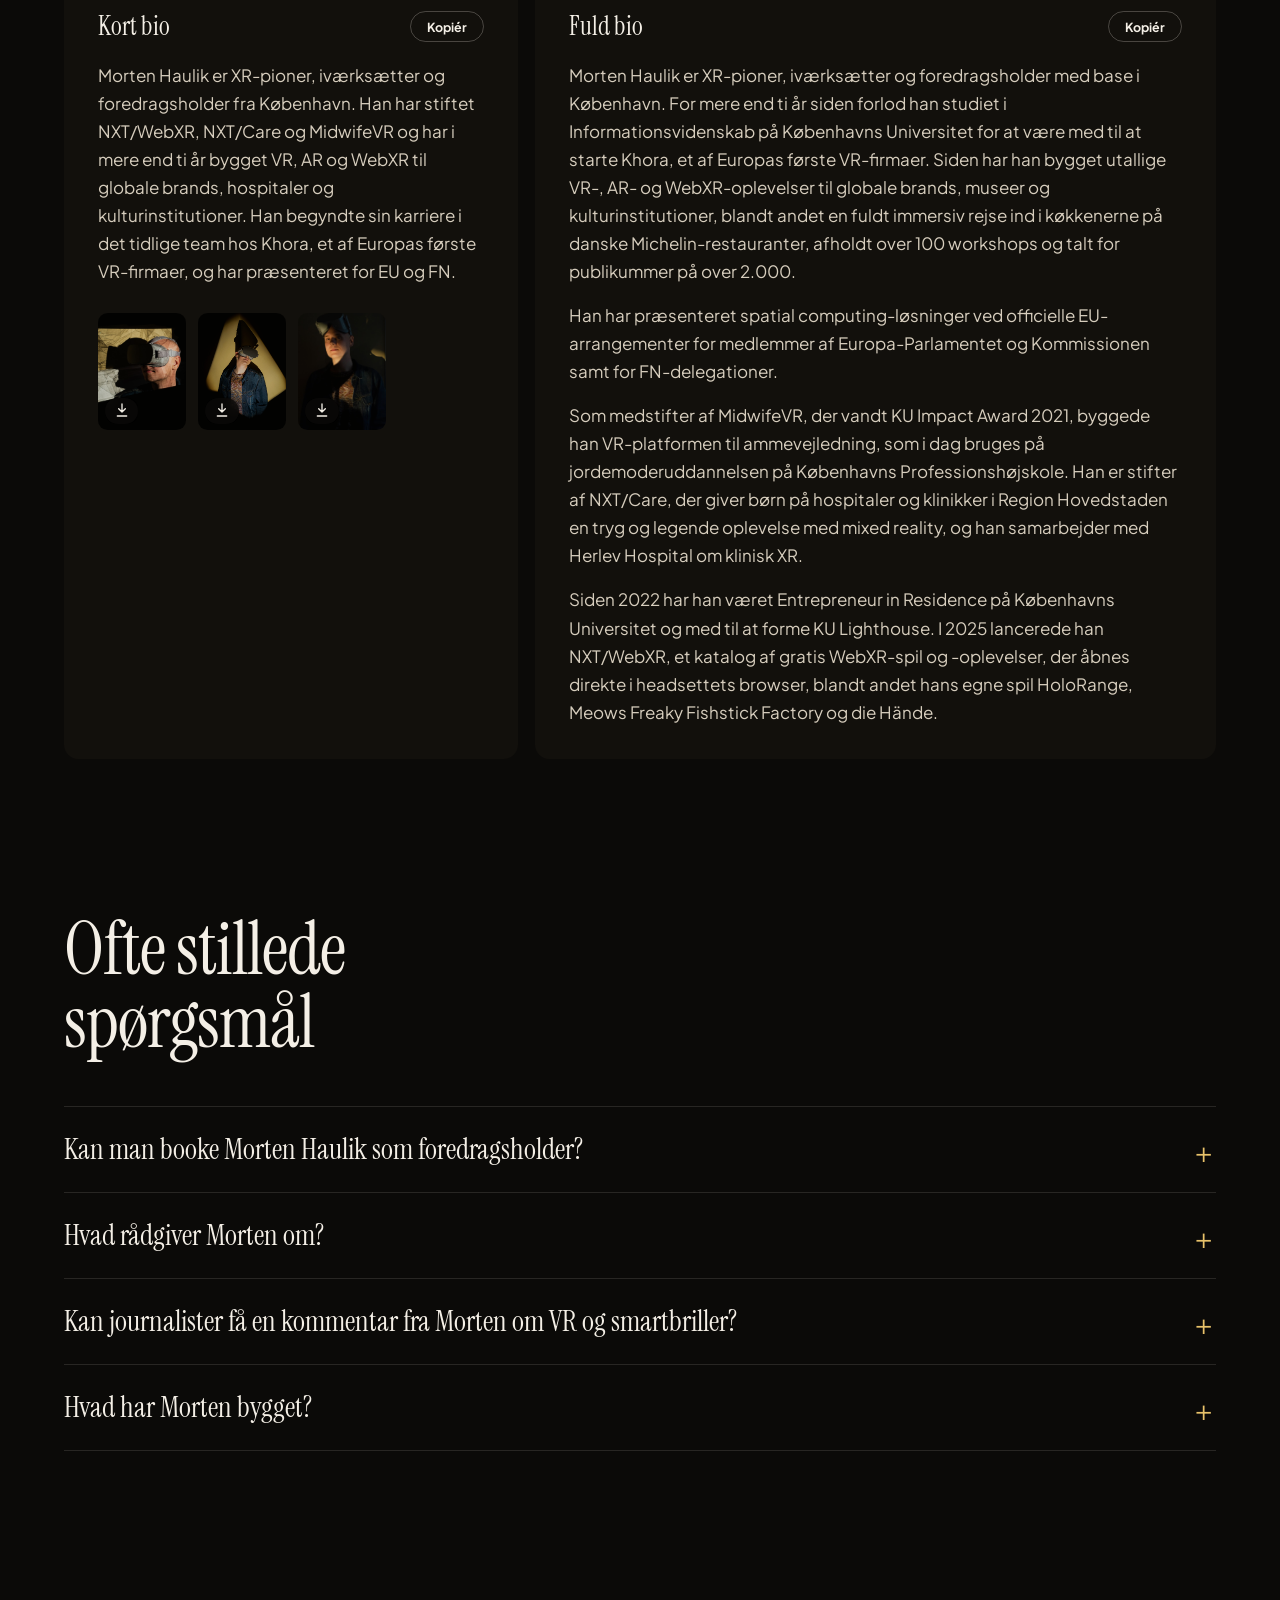
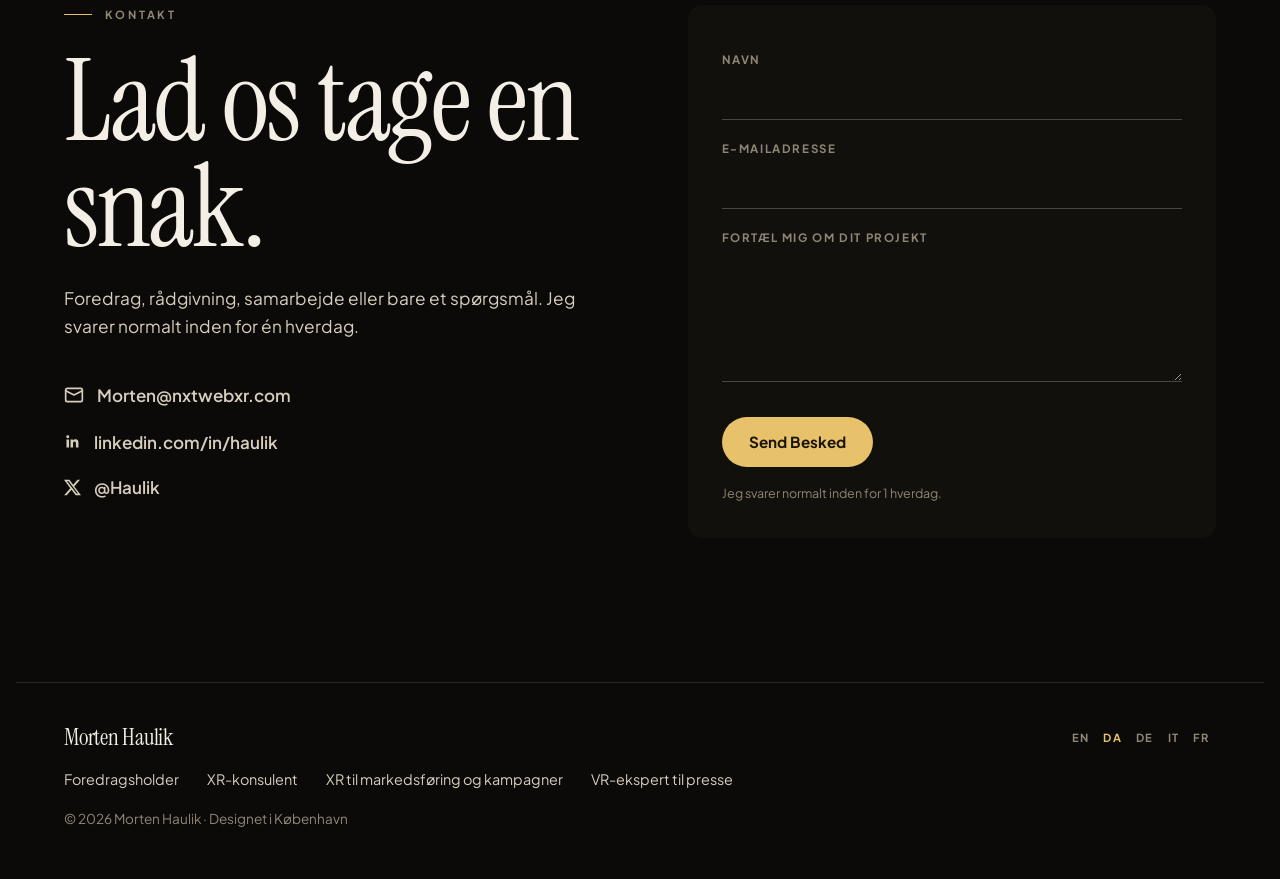
==== commit fc627b05: "Add Bing Webmaster Tools verification tag Co-Authored-By: Claude Opus 5.5 <noreply@anthropic.com>" ====
--- a/da/index.html
+++ b/da/index.html
@@ -7,6 +7,7 @@
 <title>Morten Haulik | VR-ekspert, foredragsholder &amp; XR-konsulent</title>
 <meta name="description" content="VR-ekspert og foredragsholder fra København, stifter af NXT/WebXR og NXT/Care. Book foredrag om VR, AR og smartbriller, få XR-rådgivning eller en ekspertkommentar.">
 <meta name="author" content="Morten Haulik">
+<meta name="msvalidate.01" content="564019357C022278ED65C98A58C0D8C8">
 <meta name="robots" content="index, follow, max-image-preview:large, max-snippet:-1">
 <meta name="theme-color" content="#0b0a08">
 <meta name="color-scheme" content="dark">
